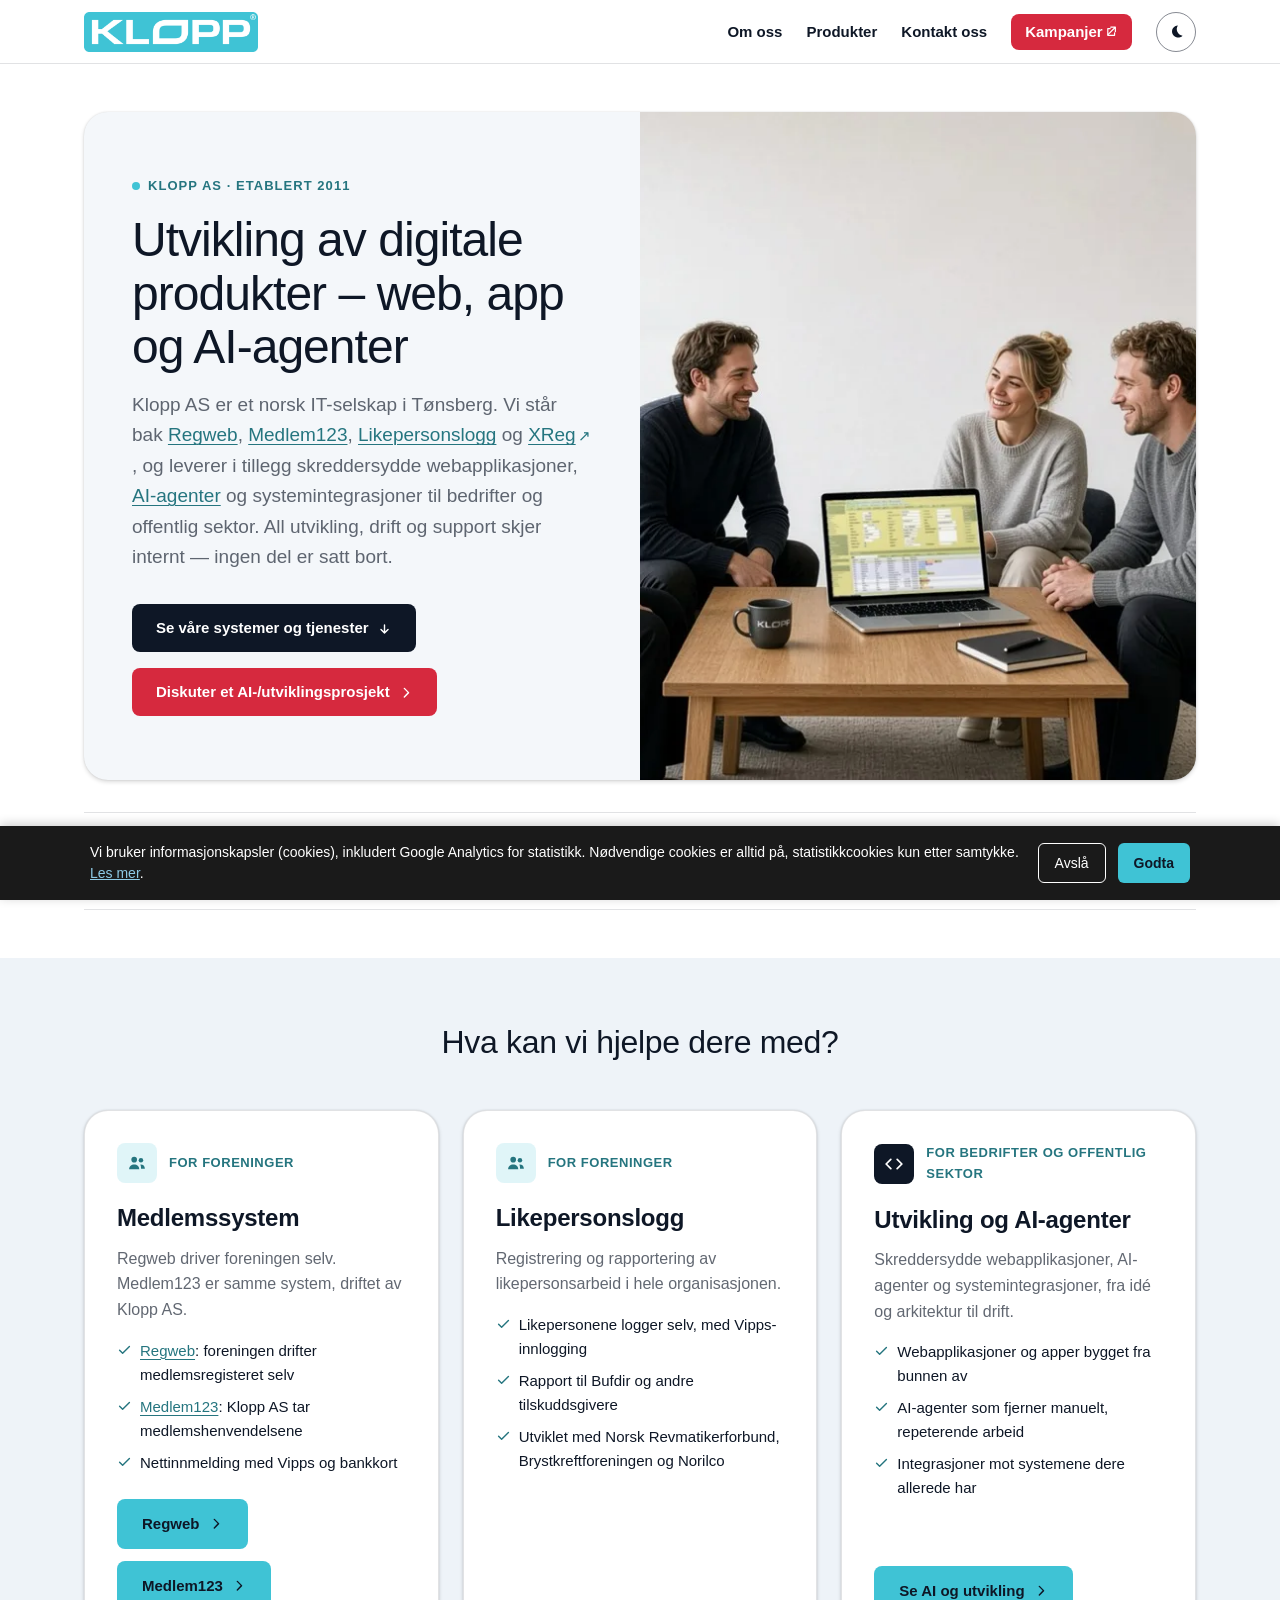
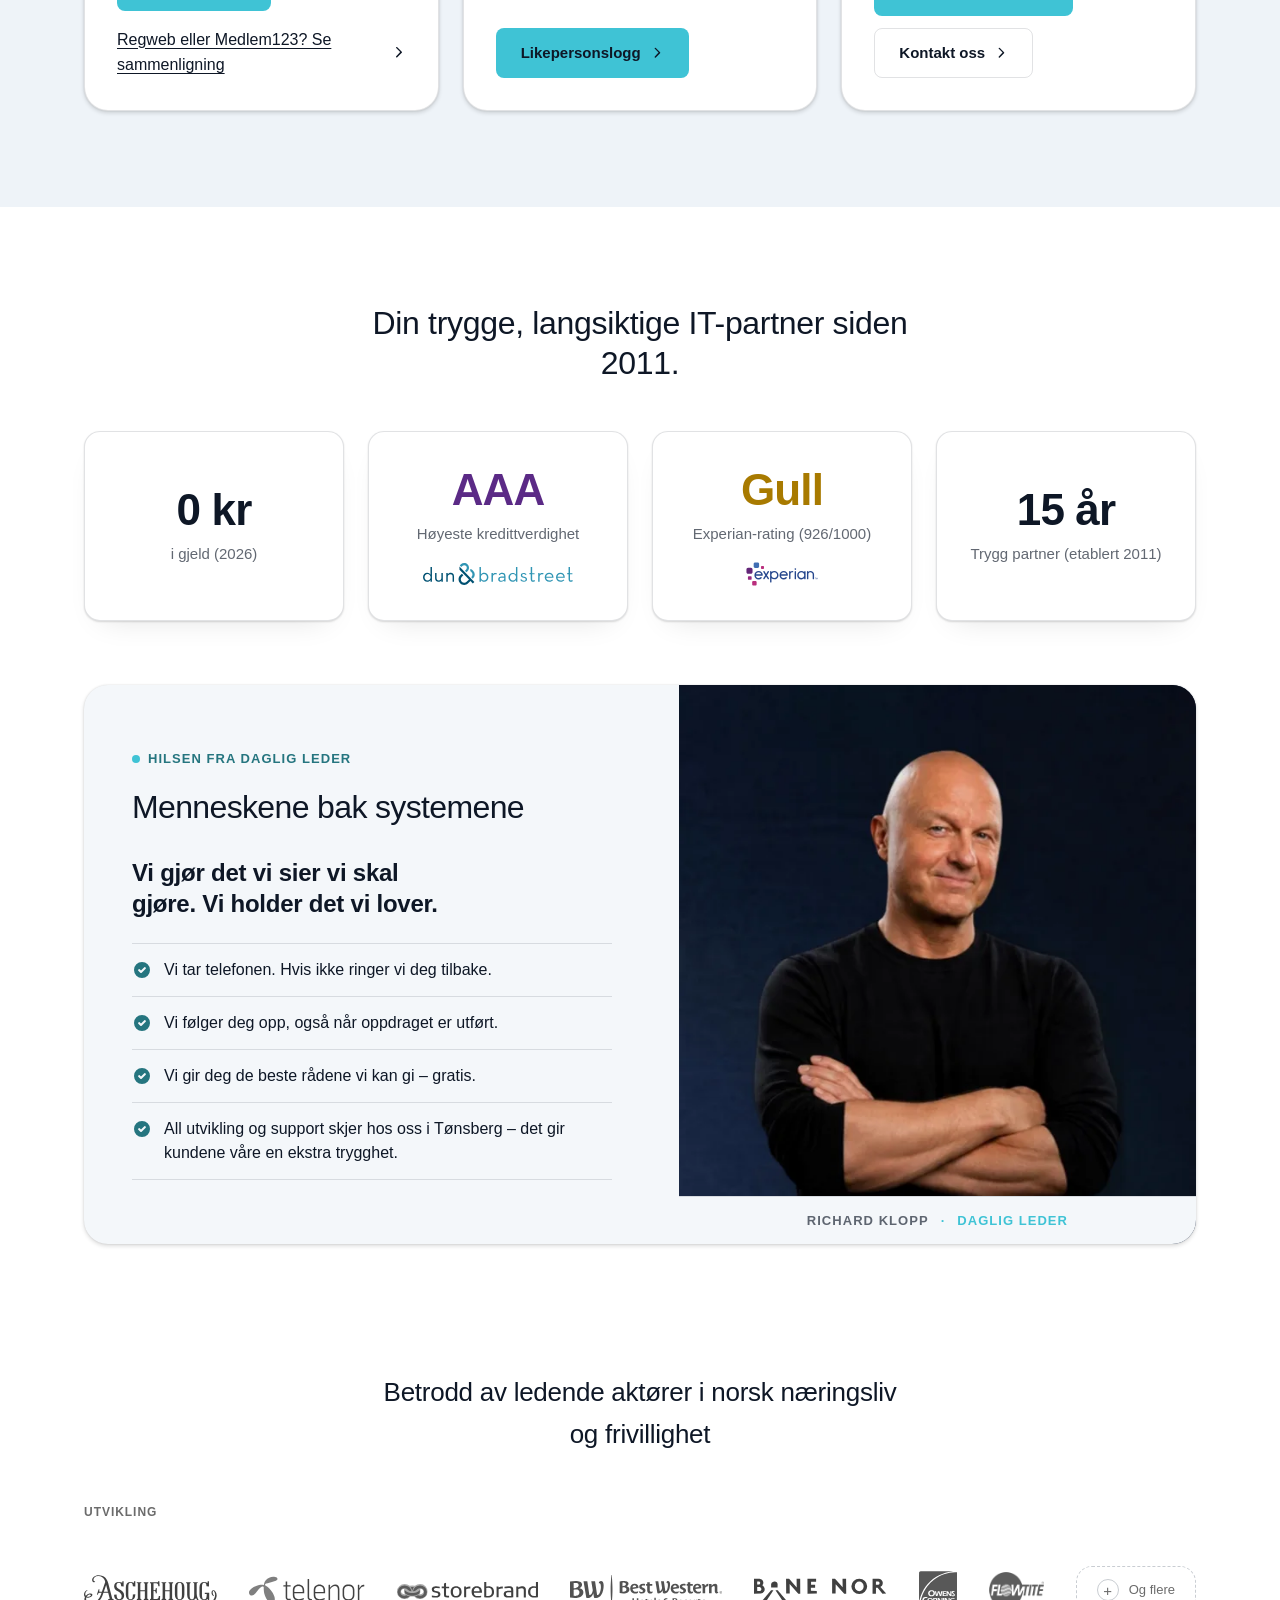
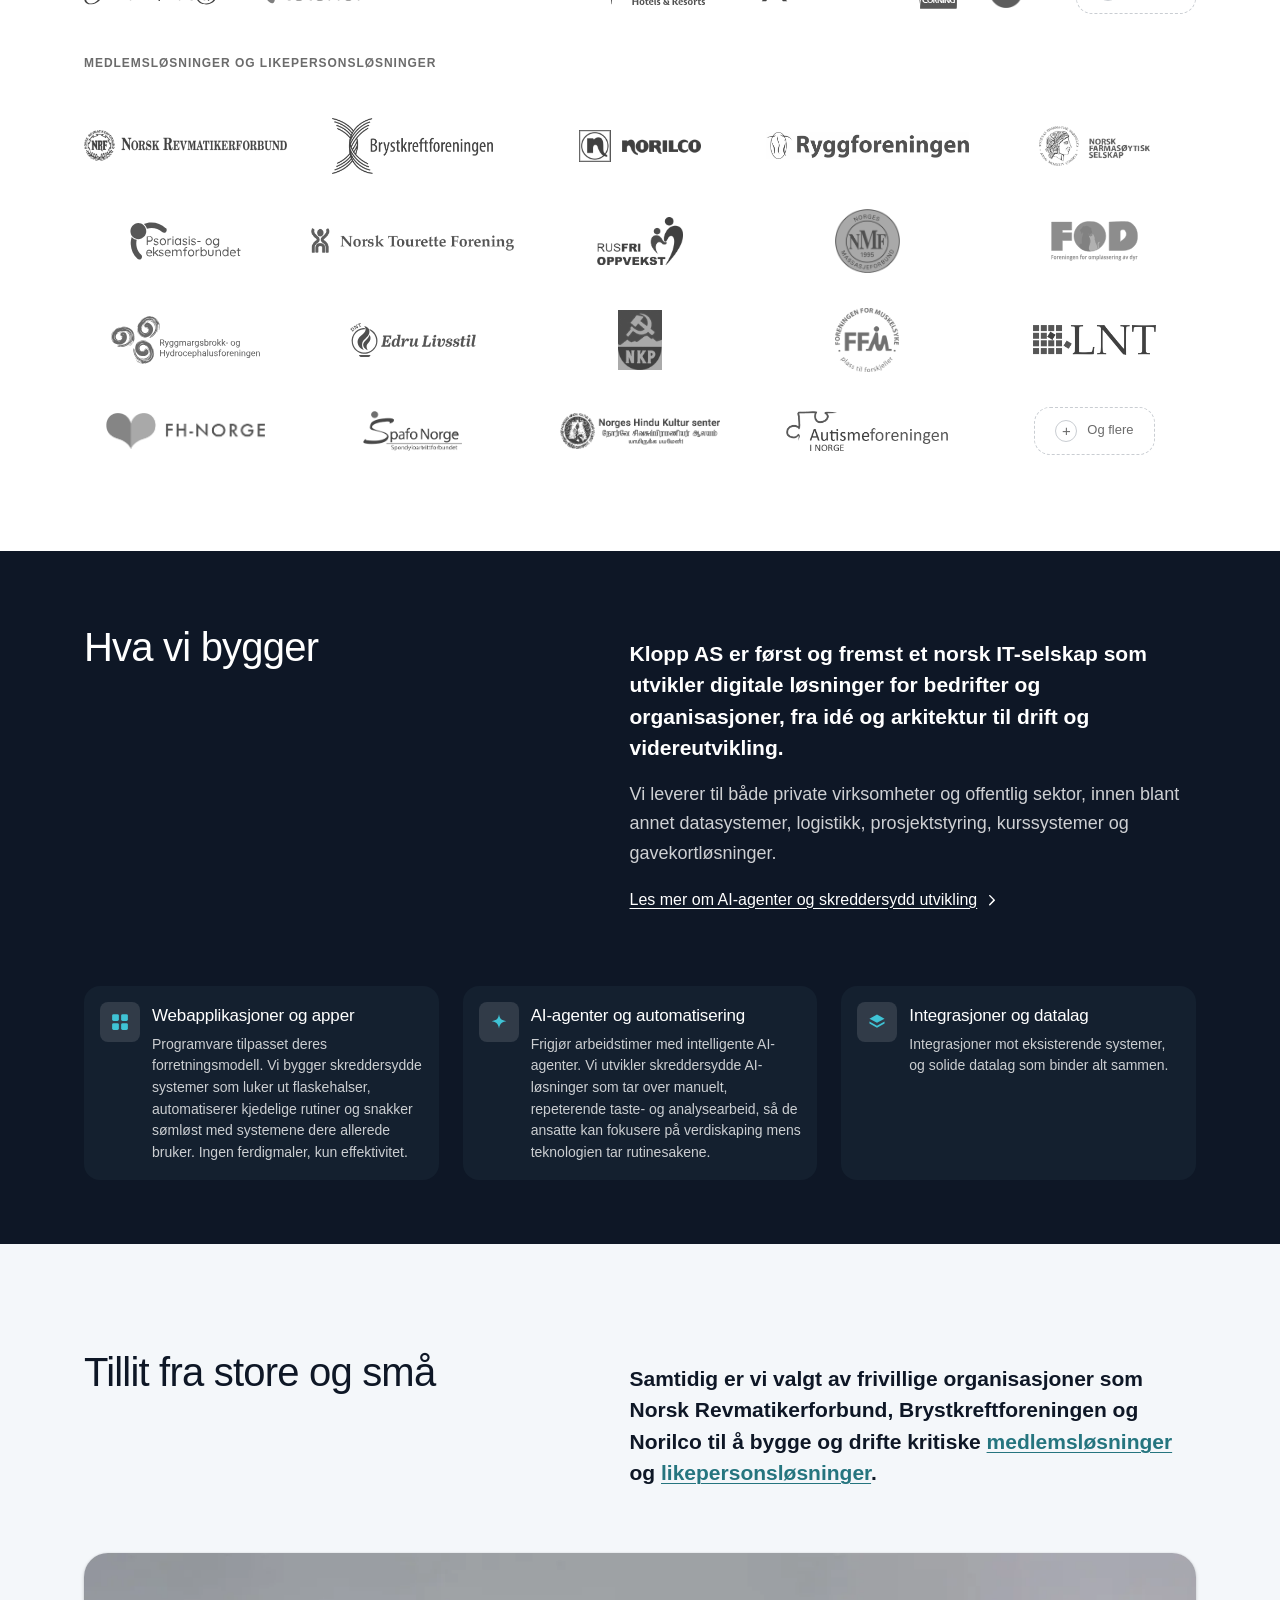
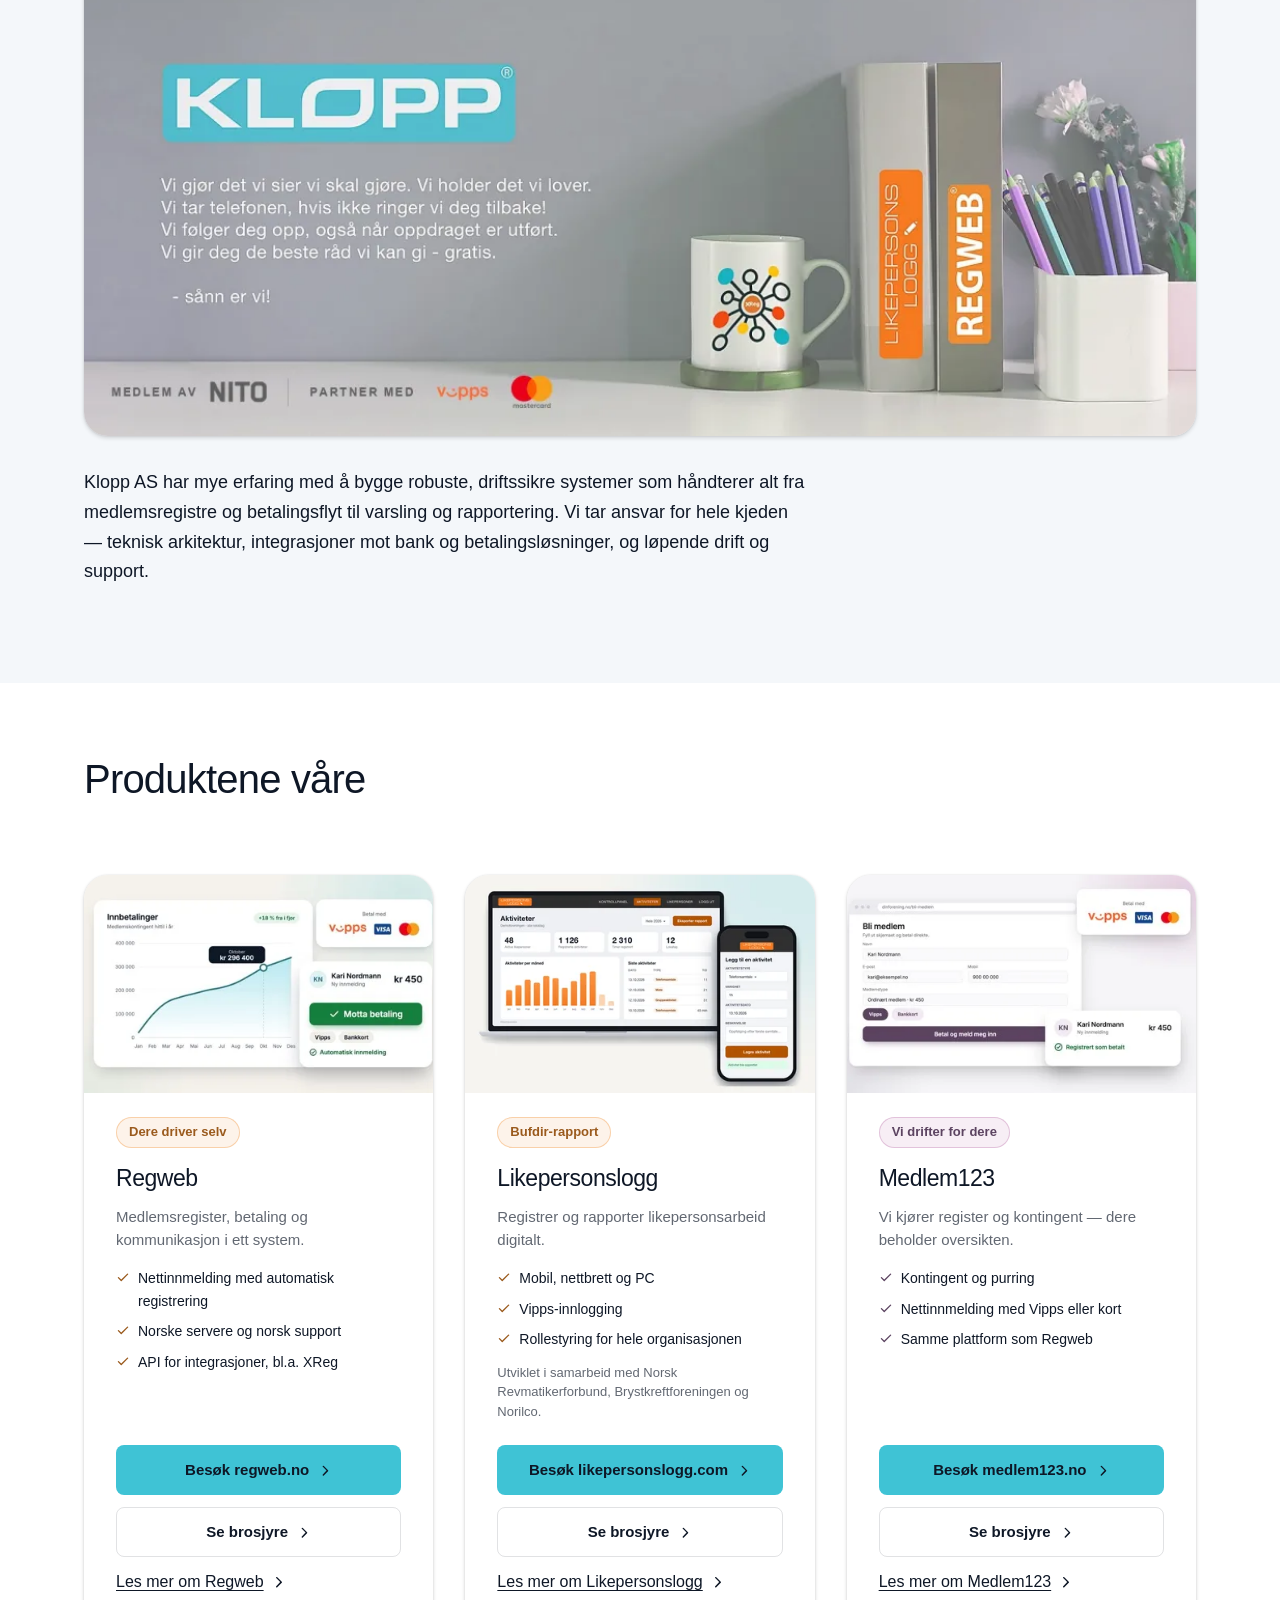
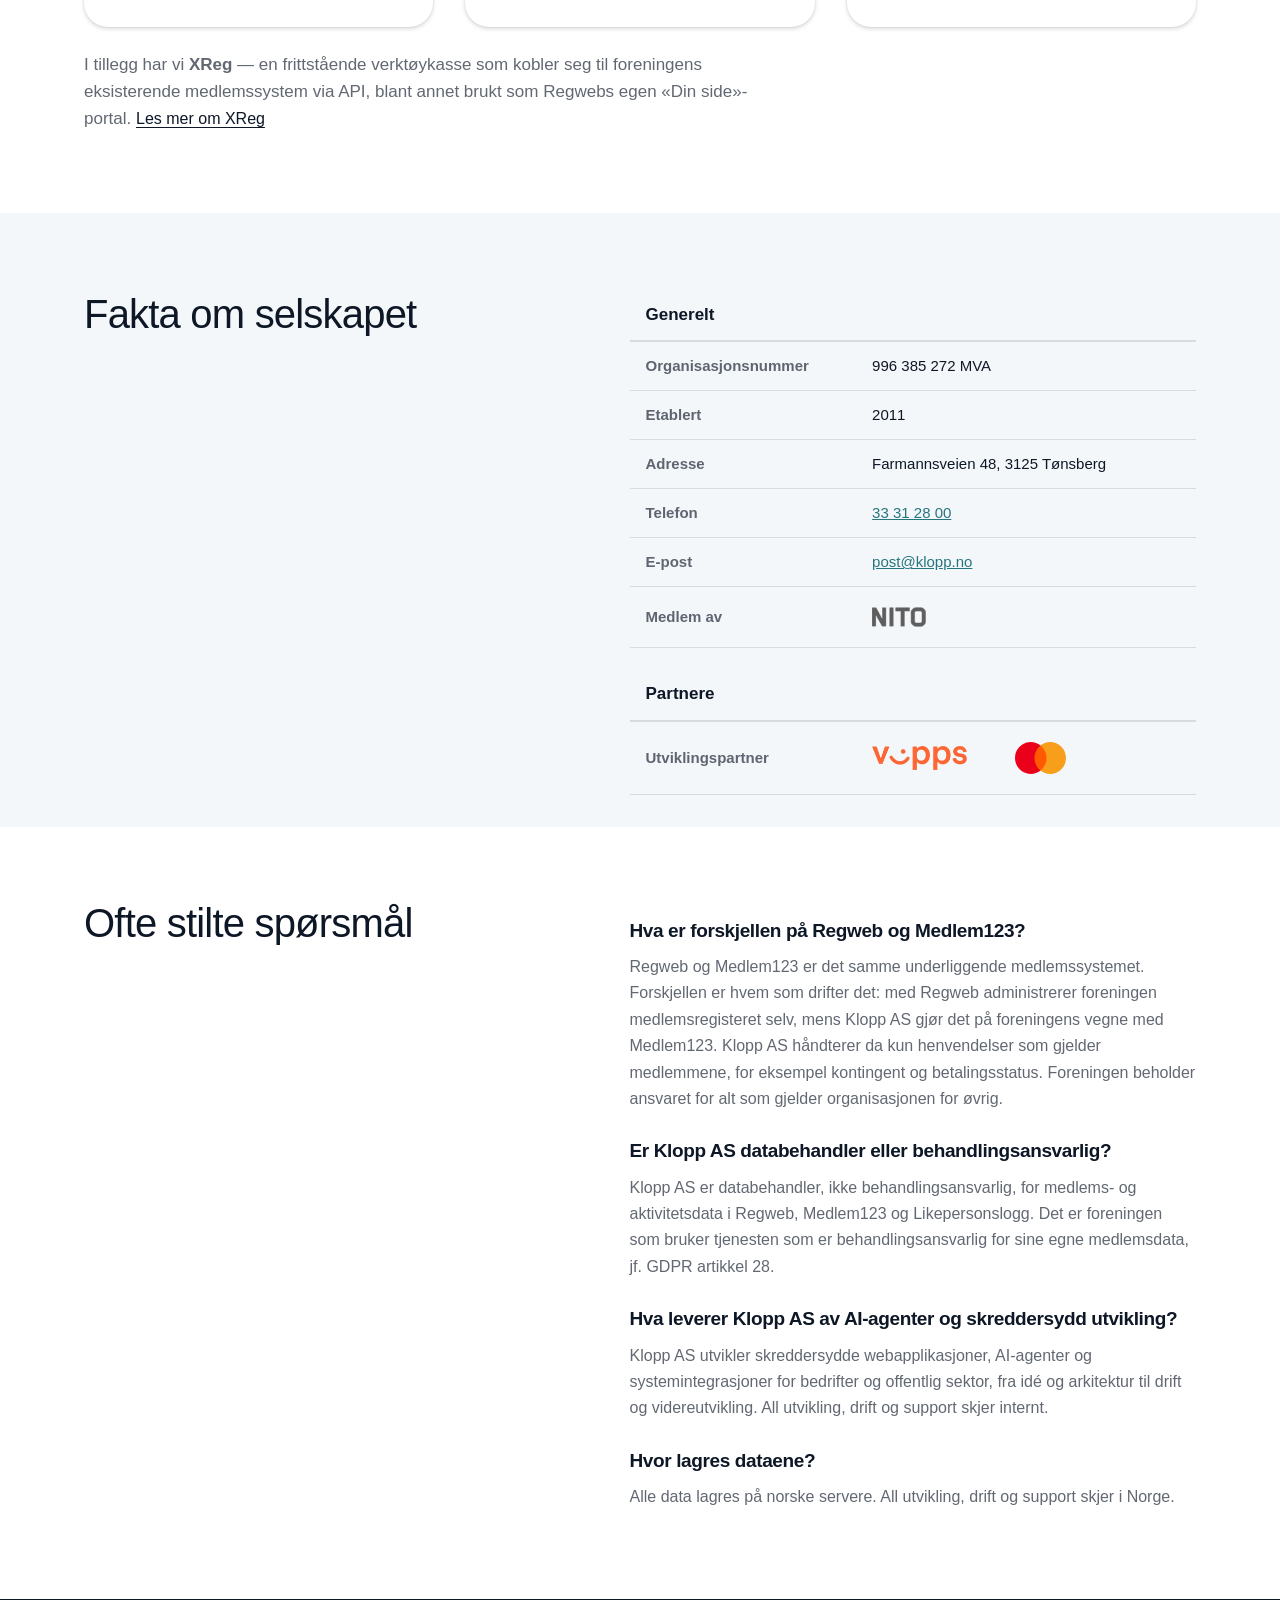
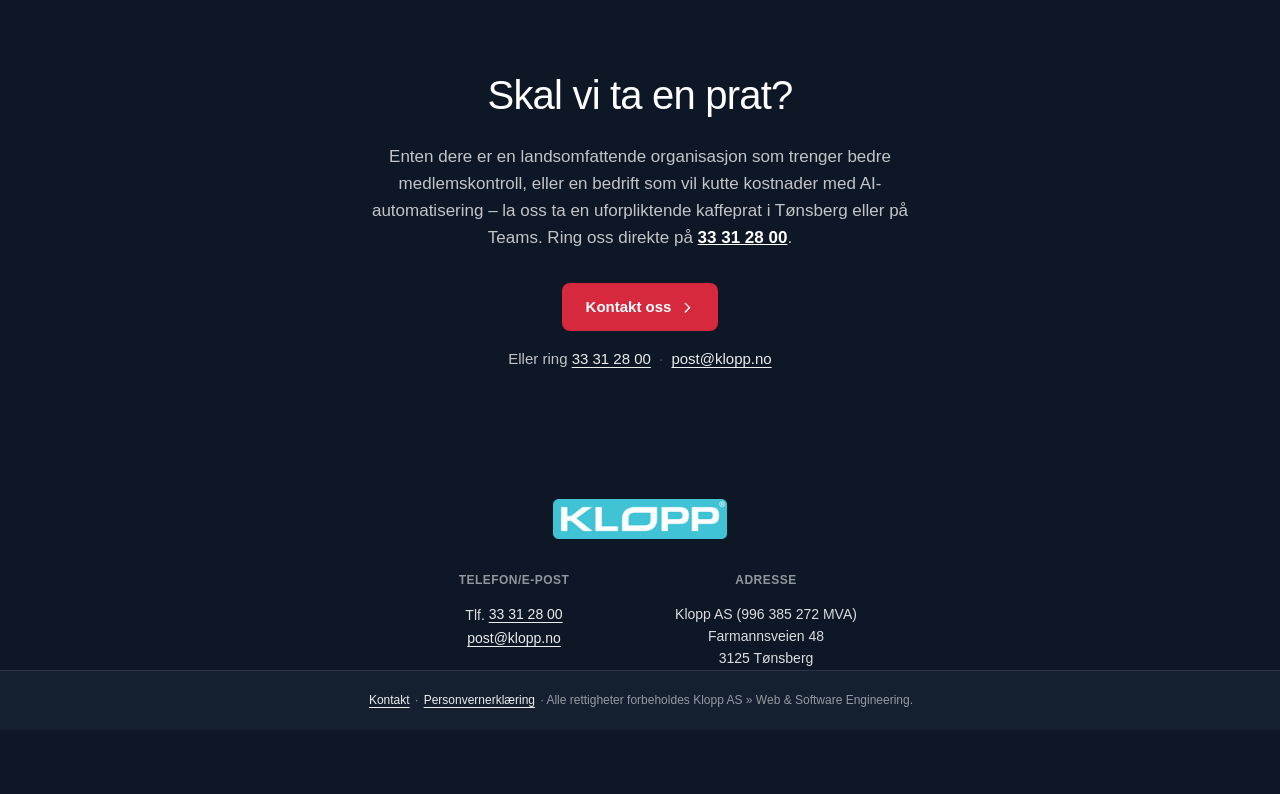
==== index.html @ 89c36069 "r053: leader promise split into two sentences" ====
<!DOCTYPE html>
<html lang="nb">
    <head>
        <meta charset="utf-8" />
        <meta name="viewport" content="width=device-width, initial-scale=1, shrink-to-fit=no" />
        <meta name="description" content="Klopp AS er et norsk IT-selskap i Tønsberg. Vi utvikler AI-agenter, webapplikasjoner og integrasjoner, og drifter Regweb, Medlem123 og Likepersonslogg i Norge." />
        <meta name="author" content="Klopp AS" />
        <link rel="canonical" href="https://klopp.no/" />
        <meta property="og:type" content="website" />
        <meta property="og:url" content="https://klopp.no/" />
        <meta property="og:title" content="Klopp AS — AI-agenter, medlemssystem, Likepersonslogg, Tønsberg" />
        <meta property="og:description" content="Klopp AS er et norsk IT-selskap i Tønsberg. Vi utvikler AI-agenter, webapplikasjoner og integrasjoner, og drifter Regweb, Medlem123 og Likepersonslogg i Norge." />
        <meta property="og:image" content="https://klopp.no/assets/img/klopp-forsidebilde-2027-delingsbilde-1200x630.jpg" />
        <meta property="og:image:width" content="1200" />
        <meta property="og:image:height" content="630" />
        <meta property="og:image:type" content="image/jpeg" />
        <meta property="og:image:alt" content="Fire kolleger rundt et bord i et lyst kontor, med Regweb medlemssystem på en laptop og Klopp-logo på kaffekoppen" />
        <meta property="og:locale" content="nb_NO" />
        <meta name="twitter:card" content="summary_large_image" />
        <meta name="twitter:title" content="Klopp AS — AI-agenter, medlemssystem, Likepersonslogg, Tønsberg" />
        <meta name="twitter:description" content="Klopp AS er et norsk IT-selskap i Tønsberg. Vi utvikler AI-agenter, webapplikasjoner og integrasjoner, og drifter Regweb, Medlem123 og Likepersonslogg i Norge." />
        <meta name="twitter:image" content="https://klopp.no/assets/img/klopp-forsidebilde-2027-delingsbilde-1200x630.jpg" />
        <meta name="twitter:image:alt" content="Fire kolleger rundt et bord i et lyst kontor, med Regweb medlemssystem på en laptop og Klopp-logo på kaffekoppen" />
        <meta name="color-scheme" content="light dark" />
        <meta name="referrer" content="strict-origin-when-cross-origin" />
        <meta http-equiv="Content-Security-Policy" content="default-src 'self'; script-src 'self' https://www.googletagmanager.com; style-src 'self' 'unsafe-inline'; img-src 'self' data: https://www.google-analytics.com https://www.googletagmanager.com; font-src 'self' data:; connect-src 'self' https://www.google-analytics.com https://region1.google-analytics.com https://www.googletagmanager.com; base-uri 'self'; form-action 'self'; object-src 'none'" />
        <script src="js/theme-init.js"></script>
        <title>Klopp AS — AI-agenter, medlemssystem, Likepersonslogg, Tønsberg</title>
        <link rel="icon" type="image/x-icon" href="assets/img/favicon.ico" />
        <link rel="apple-touch-icon" href="assets/img/apple-touch-icon.png" />
        <meta name="theme-color" content="#ffffff" media="(prefers-color-scheme: light)" />
        <meta name="theme-color" content="#1b1a19" media="(prefers-color-scheme: dark)" />
        <link href="css/site.css" rel="stylesheet" />
        <script type="application/ld+json">
        {
            "@context": "https://schema.org",
            "@type": "WebPage",
            "@id": "https://klopp.no/#webpage",
            "name": "Klopp AS — AI-agenter, medlemssystem, Likepersonslogg, Tønsberg",
            "url": "https://klopp.no/",
            "isPartOf": { "@id": "https://klopp.no/#website" },
            "about": { "@id": "https://klopp.no/#organization" },
            "inLanguage": "nb-NO"
        }
        </script>
        <script type="application/ld+json">
        {
            "@context": "https://schema.org",
            "@type": "WebSite",
            "@id": "https://klopp.no/#website",
            "name": "Klopp AS",
            "url": "https://klopp.no/",
            "inLanguage": "nb-NO"
        }
        </script>
        <script type="application/ld+json">
        {
            "@context": "https://schema.org",
            "@type": "Organization",
            "@id": "https://klopp.no/#organization",
            "name": "Klopp AS",
            "description": "Klopp AS er et norsk IT-selskap i Tønsberg, etablert i 2011. Selskapet utvikler og drifter Regweb (medlemssystem), Medlem123 (medlemsdrift), Likepersonslogg (oppdragslogg) og XReg (verktøykasse) for foreninger og organisasjoner. I tillegg leverer de skreddersydde webapplikasjoner, AI-agenter og systemintegrasjoner til bedrifter og offentlig sektor. Klopp AS har et tett utviklingssamarbeid med Vipps og Mastercard. All utvikling, drift og support skjer internt, og alle data lagres på norske servere.",
            "url": "https://klopp.no/",
            "logo": {
                "@type": "ImageObject",
                "url": "https://klopp.no/assets/img/Klopp_logo_ink_R_w600.png",
                "width": 600,
                "height": 138
            },
            "foundingDate": "2011-01-14",
            "vatID": "NO996385272MVA",
            "telephone": "+4733312800",
            "email": "post@klopp.no",
            "address": {
                "@type": "PostalAddress",
                "streetAddress": "Farmannsveien 48",
                "postalCode": "3125",
                "addressLocality": "Tønsberg",
                "addressCountry": "NO"
            },
            "geo": {
                "@type": "GeoCoordinates",
                "latitude": 59.27723,
                "longitude": 10.406389
            },
            "areaServed": {
                "@type": "Country",
                "name": "Norge"
            },
            "memberOf": {
                "@type": "Organization",
                "name": "NITO"
            },
            "sameAs": [
                "https://medlemssystem.no/om-klopp-as.html",
                "https://www.proff.no/selskap/klopp-as/t%C3%B8nsberg/dataprogramvare-og-utvikling/IGH7ZSO009O",
                "https://virksomhet.brreg.no/nb/oppslag/enheter/996385272",
                "https://regweb.no/",
                "https://medlem123.no/"
            ],
            "makesOffer": [
                {
                    "@type": "Offer",
                    "itemOffered": {
                        "@type": "Service",
                        "name": "Regweb",
                        "description": "Medlemssystem foreningen selv drifter — medlemsregister, fakturering, nettinnmelding, distriktsavdelinger og «Din side».",
                        "url": "https://regweb.no/"
                    }
                },
                {
                    "@type": "Offer",
                    "itemOffered": {
                        "@type": "Service",
                        "name": "Medlem123",
                        "description": "Fullservice medlemshåndtering og kontingentinnkreving — Klopp AS drifter medlemssystemet på vegne av foreningen.",
                        "url": "https://medlem123.no/"
                    }
                },
                {
                    "@type": "Offer",
                    "itemOffered": {
                        "@type": "Service",
                        "name": "Likepersonslogg",
                        "description": "Registrering og rapportering av frivillig likepersonsaktivitet, inkludert Bufdir-rapportering.",
                        "url": "https://likepersonslogg.com/"
                    }
                },
                {
                    "@type": "Offer",
                    "itemOffered": {
                        "@type": "Service",
                        "name": "XReg",
                        "description": "API-verktøykasse som kobler seg til foreningens eksisterende medlemssystem, blant annet brukt som Regwebs egen «Din side»-portal.",
                        "url": "https://xreg.no/"
                    }
                }
            ],
            "taxID": "996385272MVA",
            "contactPoint": {
                "@type": "ContactPoint",
                "telephone": "+47-33-31-28-00",
                "email": "post@klopp.no",
                "contactType": "customer service",
                "availableLanguage": "Norwegian"
            },
            "knowsAbout": [
                "Medlemssystem",
                "AI-agenter",
                "Webutvikling",
                "Apputvikling",
                "Systemintegrasjon"
            ],
            "additionalProperty": [
                {
                    "@type": "PropertyValue",
                    "name": "Dun & Bradstreet-rating",
                    "value": "AAA"
                },
                {
                    "@type": "PropertyValue",
                    "name": "Experian-rating",
                    "value": "Gull (926/1000)"
                },
                {
                    "@type": "PropertyValue",
                    "name": "Gjeld (2026)",
                    "value": "0 NOK"
                }
            ]
        }
        </script>
        <script type="application/ld+json">
        {
            "@context": "https://schema.org",
            "@type": "FAQPage",
            "@id": "https://klopp.no/#faq",
            "mainEntity": [
                {
                    "@type": "Question",
                    "name": "Hva er forskjellen på Regweb og Medlem123?",
                    "acceptedAnswer": {
                        "@type": "Answer",
                        "text": "Regweb og Medlem123 er det samme underliggende medlemssystemet. Forskjellen er hvem som drifter det: med Regweb administrerer foreningen medlemsregisteret selv, mens Klopp AS gjør det på foreningens vegne med Medlem123. Klopp AS håndterer da kun henvendelser som gjelder medlemmene, for eksempel kontingent og betalingsstatus. Foreningen beholder ansvaret for alt som gjelder organisasjonen for øvrig."
                    }
                },
                {
                    "@type": "Question",
                    "name": "Er Klopp AS databehandler eller behandlingsansvarlig?",
                    "acceptedAnswer": {
                        "@type": "Answer",
                        "text": "Klopp AS er databehandler, ikke behandlingsansvarlig, for medlems- og aktivitetsdata i Regweb, Medlem123 og Likepersonslogg. Det er foreningen som bruker tjenesten som er behandlingsansvarlig for sine egne medlemsdata, jf. GDPR artikkel 28."
                    }
                },
                {
                    "@type": "Question",
                    "name": "Hva leverer Klopp AS av AI-agenter og skreddersydd utvikling?",
                    "acceptedAnswer": {
                        "@type": "Answer",
                        "text": "Klopp AS utvikler skreddersydde webapplikasjoner, AI-agenter og systemintegrasjoner for bedrifter og offentlig sektor, fra idé og arkitektur til drift og videreutvikling. All utvikling, drift og support skjer internt."
                    }
                },
                {
                    "@type": "Question",
                    "name": "Hvor lagres dataene?",
                    "acceptedAnswer": {
                        "@type": "Answer",
                        "text": "Alle data lagres på norske servere. All utvikling, drift og support skjer i Norge."
                    }
                }
            ]
        }
        </script>
        <style>
            /* Denne siden: delt hero. Tekst og knapper til venstre, bildet til høyre, slik at overskrift,
               knapper og bilde er synlige samtidig på en vanlig laptop (før lå overskriften under folden
               på 1440×900). Under 900 px ligger bildet øverst som et 1:1-utsnitt. */
            .masthead-card { grid-template-columns: minmax(0, 1fr) minmax(0, 1fr); min-height: 0; }
            .masthead-media { position: relative; }
            /* Utsnitt: 67 % på desktop viser mannen i marineblått, damen i grått og mannen til høyre; 58 % på
               mobil (1:1) er utsnittet Richard valgte 2026-10-14. */
            .masthead-media img { position: absolute; inset: 0; width: 100%; height: 100%; object-fit: cover; object-position: 67% 40%; }
            @media (max-width: 900px) {
                .masthead-card { grid-template-columns: minmax(0, 1fr); }
                .masthead-media { min-height: 0; height: clamp(300px, 92vw, 440px); order: -1; }
                .masthead-media img { object-position: 58% 40%; }
            }
            /* The photo itself is a bright white-walled office — fine in light mode, but jarring
               dropped straight into a dark page. A flat dark tint (not a gradient, since the whole
               frame needs it evenly) keeps it readable as "the same page" once dark mode is on. */
            .masthead-media::after {
                content: "";
                position: absolute;
                inset: 0;
                background: transparent;
                pointer-events: none;
                transition: background var(--duration-base) var(--ease-out);
            }
            :root[data-theme="dark"] .masthead-media::after { background: rgba(0, 0, 0, 0.45); }
            @media (prefers-color-scheme: dark) {
                :root:not([data-theme="light"]) .masthead-media::after { background: rgba(0, 0, 0, 0.45); }
            }
            .masthead-content { order: 0; }
            .teaser-card-more { margin: var(--space-3) 0 0; font-size: 14px; }
            .audience-grid { display: grid; grid-template-columns: repeat(2, minmax(0, 1fr)); gap: var(--space-5); margin-top: var(--space-5); }
            @media (max-width: 800px) { .audience-grid { grid-template-columns: minmax(0, 1fr); } }
            /* r047: logostripe som buffer under heroet, tonet bånd med tre kort (zebra mot hvitt hero og hvit soliditet) */
            .logo-strip { display: flex; align-items: center; gap: var(--space-7); margin-top: var(--space-6); padding: var(--space-5) 0; border-top: 1px solid var(--color-border); border-bottom: 1px solid var(--color-border); }
            .logo-strip-label { margin: 0; flex: 0 0 auto; font-size: 12px; font-weight: 600; letter-spacing: 0.08em; text-transform: uppercase; color: #6b6b6b; }
            :root[data-theme="dark"] .logo-strip-label { color: #a8a8a8; }
            .logo-strip .logobar { flex: 1 1 auto; margin: 0; }
            .logo-strip .logobar img { max-height: 30px; }
            @media (max-width: 900px) { .logo-strip { flex-direction: column; align-items: stretch; gap: var(--space-4); } }
            .masthead { padding-bottom: var(--space-7); }
            .audience-band { background: #eef3f8; padding: var(--space-8) 0 var(--space-9); }
            :root[data-theme="dark"] .audience-band { background: var(--color-bg-elevated); }
            @media (prefers-color-scheme: dark) { :root:not([data-theme="light"]) .audience-band { background: var(--color-bg-elevated); } }
            .audience-heading { text-align: center; font-size: clamp(1.375rem, 1.5vw + 1rem, 2rem); letter-spacing: -0.01em; line-height: 1.25; max-width: 34ch; margin: 0 auto; }
            .audience-band .audience-grid { margin-top: var(--space-7); }
            .audience-grid-3 { grid-template-columns: repeat(3, minmax(0, 1fr)); }
            @media (max-width: 900px) { .audience-grid-3 { grid-template-columns: minmax(0, 1fr); } }
            .audience-band .audience-card { background: var(--color-bg); }
            .audience-card-business .capability-icon { background: var(--navy); color: #ffffff; }
            :root[data-theme="dark"] .audience-card-business .capability-icon { background: var(--accent-blue); color: var(--navy); }
            .audience-card {
                --card-accent: var(--accent-text);
                display: flex; flex-direction: column;
                background: var(--color-bg-elevated); border: 1px solid var(--color-border);
                border-radius: var(--radius-lg); padding: var(--space-6);
                box-shadow: var(--card-shadow);
                transition: transform var(--duration-base) var(--ease-out);
            }
            .audience-card:hover { transform: translateY(-3px); }
            .audience-head { display: flex; align-items: center; gap: var(--space-3); }
            .audience-eyebrow { font-size: 13px; font-weight: 600; letter-spacing: 0.04em; text-transform: uppercase; color: var(--accent-text-strong, var(--accent-text)); }
            .audience-title { font-size: clamp(1.25rem, 1vw + 1rem, 1.5rem); font-weight: 600; letter-spacing: -0.01em; margin: var(--space-4) 0 var(--space-2); color: var(--color-text); }
            .audience-desc { margin: 0; font-size: 16px; color: var(--color-text-secondary); max-width: 52ch; }
            .audience-bullets { margin-top: var(--space-4); }
            .audience-bullets li { font-size: 15px; }
            .audience-actions { display: flex; flex-wrap: wrap; align-items: center; gap: var(--space-3); margin-top: auto; padding-top: var(--space-5); }
            .audience-actions .teaser-card-btn { width: auto; }
            .audience-compare { margin: var(--space-4) 0 0; font-size: 14px; }
            @media (max-width: 480px) { .audience-card { padding: var(--space-5); } .audience-actions .teaser-card-btn { width: 100%; } }
            .text-link { color: var(--accent-text); text-decoration: underline; text-decoration-thickness: 1px; text-underline-offset: 3px; }
            .text-link:hover { color: var(--color-text); }
            .faq-klopp h3 { font-size: 19px; font-weight: 600; margin: var(--space-5) 0 var(--space-2); color: var(--color-text); }
            .faq-klopp h3:first-child { margin-top: 0; }
            .faq-klopp p { font-size: 16px; color: var(--color-text-secondary); margin: 0 0 var(--space-4); max-width: 68ch; }
            .fact-table .fact-group td { border-bottom: 2px solid var(--color-border); }
            .fact-table .fact-group th {  padding-top: var(--space-6); color: var(--color-text); font-size: 17px; border-bottom: 2px solid var(--color-border); }
            :root {
                --lilac-bg: #f7eef5;
                --lilac-border: rgba(187, 112, 169, 0.35);
                --lilac-icon-bg: rgba(187, 112, 169, 0.18);
                --lilac-icon-color: #5c4461;

                /* Product-family orange (sampled from Regweb/Likepersonslogg logos, #ef8d30 / #f57a20) —
                   used for the badge/checkmark accent only; buttons are a single neutral color across
                   all three cards (see .teaser-card-btn-primary), not per-family. */
                --orange-bg: #fdf3ea;
                --orange-border: rgba(239, 141, 48, 0.35);
                --orange-accent: #9a5a1d;
            }
            @media (prefers-color-scheme: dark) {
                :root:not([data-theme="light"]) {
                    --lilac-bg: #3c2f37;
                    --lilac-border: rgba(217, 168, 205, 0.3);
                    --lilac-icon-bg: rgba(217, 168, 205, 0.2);
                    --lilac-icon-color: #d9a8cd;
                    --orange-bg: #3a2c1e;
                    --orange-border: rgba(240, 184, 119, 0.3);
                    --orange-accent: #f0b877;
                }
            }
            :root[data-theme="dark"] {
                --lilac-bg: #3c2f37;
                --lilac-border: rgba(217, 168, 205, 0.3);
                --lilac-icon-bg: rgba(217, 168, 205, 0.2);
                --lilac-icon-color: #d9a8cd;
                --orange-bg: #3a2c1e;
                --orange-border: rgba(240, 184, 119, 0.3);
                --orange-accent: #f0b877;
            }
            .capability-grid {
                display: grid;
                grid-template-columns: repeat(3, minmax(0, 1fr));
                gap: var(--space-5);
                margin-top: var(--space-7);
            }
            @media (max-width: 900px) { .capability-grid { grid-template-columns: repeat(2, minmax(0, 1fr)); } }
            @media (min-width: 601px) and (max-width: 900px) { .capability-card:last-child:nth-child(odd) { grid-column: span 2; } }
            @media (max-width: 600px) { .capability-grid { grid-template-columns: 1fr; } }
            .capability-card {
                display: flex;
                gap: var(--space-3);
                align-items: flex-start;
                background: var(--color-bg-elevated);
                border-radius: var(--radius-md);
                padding: var(--space-4);
            }
            .capability-icon {
                display: inline-flex;
                align-items: center;
                justify-content: center;
                flex: none;
                width: 40px;
                height: 40px;
                border-radius: var(--radius-full);
                background: rgba(63, 195, 213, 0.16);
                color: var(--accent-text);
            }
            .capability-icon svg { width: 18px; height: 18px; }
            .capability-card h3 { font-size: 17px; margin: 0 0 4px; letter-spacing: -0.01em; overflow-wrap: break-word; }
            .capability-card p { color: var(--color-text-secondary); line-height: 1.55; margin: 0; font-size: 14px; }
            .rating-row {
                display: flex;
                flex-wrap: wrap;
                gap: var(--space-3);
                margin-top: var(--space-5);
            }
            .rating-chip {
                display: inline-flex;
                align-items: center;
                gap: var(--space-2);
                background: var(--color-bg);
                border: 1px solid var(--color-border);
                border-radius: var(--radius-full);
                padding: var(--space-2) var(--space-4);
                font-size: 14px;
            }
            .rating-chip strong { color: var(--color-text); }
            .intro-body p.lead-statement {
                font-size: 21px;
                font-weight: 600;
                line-height: 1.5;
                color: var(--color-text);
                margin: var(--space-4) 0;
            }
            .fact-table {
                width: 100%;
                border-collapse: collapse;
                margin-top: var(--space-5);
                font-size: 15px;
            }
            .fact-table th, .fact-table td {
                text-align: left;
                padding: var(--space-3) var(--space-4);
                border-bottom: 1px solid var(--color-border);
            }
            .fact-table th { width: 40%; color: var(--color-text-secondary); font-weight: 600; }
            @media (max-width: 480px) {
                .fact-table th, .fact-table td { padding: var(--space-2) var(--space-2); overflow-wrap: anywhere; }
                .fact-table { font-size: 14px; }
            }
            .partner-logo-fact { max-height: 36px; width: auto; display: block; }
            .partner-logos-fact { display: flex; flex-wrap: wrap; align-items: center; gap: var(--space-4) var(--space-7); padding: var(--space-2) 0; }
            .partner-logos-fact a { display: inline-flex; min-height: 28px; align-items: center; gap: var(--space-2); color: var(--color-text); font-weight: 600; font-size: 14px; text-decoration: none; white-space: nowrap; transition: opacity var(--duration-base) var(--ease-out); }
            .partner-logos-fact a:hover { opacity: 0.7; }
            .partner-logos-fact img { height: 24px; width: auto; display: block; }
            .partner-logos-fact a:nth-child(2) img { height: 32px; }
            .partner-logo-fact { padding: var(--space-2) 0; }
            .navbar-brand-logo { height: 40px; width: auto; display: block; }
            .footer-brand-logo { height: 40px; width: auto; }
            .footer-grid-compact {
                grid-template-columns: repeat(2, minmax(0, 220px));
                justify-content: center;
            }
            @media (max-width: 767px) { .footer-grid-compact { grid-template-columns: 1fr; justify-content: normal; } }
            .consent-banner {
                position: fixed;
                left: 0; right: 0; bottom: 0;
                z-index: 999;
                background: #1a1a1a;
                color: #fff;
                padding: var(--space-4) var(--space-5);
                box-shadow: 0 -2px 10px rgba(0, 0, 0, 0.2);
            }
            .consent-banner[hidden] { display: none; }
            .consent-banner-inner {
                max-width: 1100px;
                margin: 0 auto;
                display: flex;
                flex-wrap: wrap;
                align-items: center;
                gap: var(--space-4);
                justify-content: space-between;
            }
            .consent-banner-text { flex: 1 1 320px; font-size: 14px; line-height: 1.5; }
            .consent-banner-text a { color: #8ecae6; }
            .consent-banner-actions { flex: 0 0 auto; display: flex; gap: var(--space-3); }
            .consent-btn-refuse {
                background: transparent;
                color: #fff;
                border: 1px solid #fff;
                border-radius: var(--radius-sm);
                padding: var(--space-2) var(--space-4);
                cursor: pointer;
                font: inherit;
                font-size: 14px;
            }
            .consent-btn-accept {
                background: var(--accent-blue);
                color: var(--navy);
                border: none;
                border-radius: var(--radius-sm);
                padding: var(--space-2) var(--space-4);
                cursor: pointer;
                font: inherit;
                font-size: 14px;
                font-weight: 600;
            }

            /* Runde: to veier inn, soliditetsbånd, enterprise-seksjon, røde/navy knapper */
            .btn-navy { background: var(--navy); color: #ffffff; }
            .btn-navy:hover { background: #1c2b40; }
            :root[data-theme="dark"] .btn-navy { background: #ffffff; color: var(--navy); }
            .btn-red { background: var(--accent-red); color: #ffffff; }
            .btn-red:hover { background: #b8212f; }
            .masthead-cta .btn { padding: var(--space-3) var(--space-5); }
            .audience-card-dark { background: var(--navy); border-color: var(--navy); color: rgba(255, 255, 255, 0.85); }
            .audience-card-dark .audience-eyebrow { color: var(--accent-blue-bright); }
            .audience-card-dark .audience-title, .audience-card-dark .teaser-card-bullets li { color: #ffffff; }
            .audience-card-dark .audience-desc { color: rgba(255, 255, 255, 0.78); }
            .audience-card-dark .teaser-card-btn-secondary { color: #ffffff; border-color: rgba(255, 255, 255, 0.5); }
            .audience-card-dark .teaser-card-btn-secondary:hover { border-color: #ffffff; color: #ffffff; }
            .audience-card-dark .capability-icon { background: rgba(255, 255, 255, 0.12); color: var(--accent-blue-bright); }
            .solid-section { padding: var(--space-9) 0 var(--space-8); text-align: center; }
            .solid-title { font-size: clamp(1.375rem, 1.5vw + 1rem, 2rem); letter-spacing: -0.01em; line-height: 1.25; max-width: 34ch; margin: 0 auto; }
            .solid-grid { display: grid; grid-template-columns: repeat(4, minmax(0, 1fr)); gap: var(--space-5); margin-top: var(--space-7); }
            @media (max-width: 900px) { .solid-grid { grid-template-columns: repeat(2, minmax(0, 1fr)); } }
            @media (max-width: 480px) { .solid-grid { grid-template-columns: minmax(0, 1fr); } }
            .solid-card { display: flex; flex-direction: column; align-items: center; justify-content: center; gap: var(--space-2); min-height: 190px; padding: var(--space-5); border-radius: var(--radius-md); background: var(--color-bg); border: 1px solid var(--color-border); box-shadow: 0 1px 2px var(--shadow-color), 0 14px 30px -18px var(--shadow-color); }
            .solid-value { margin: 0; font-size: clamp(2rem, 2vw + 1.25rem, 2.75rem); font-weight: 700; letter-spacing: -0.02em; line-height: 1.1; color: var(--color-text); }
            .solid-value-aaa { color: #5b2a86; }
            .solid-value-gold { color: #a87a00; }
            :root[data-theme="dark"] .solid-value-aaa { color: #c9a4ee; }
            :root[data-theme="dark"] .solid-value-gold { color: #f0c24d; }
            @media (prefers-color-scheme: dark) { :root:not([data-theme="light"]) .solid-value-aaa { color: #c9a4ee; } :root:not([data-theme="light"]) .solid-value-gold { color: #f0c24d; } }
            .solid-label { margin: 0; font-size: 15px; color: var(--color-text-secondary); }
            .solid-source { display: block; height: 24px; width: auto; max-width: 150px; margin-top: var(--space-2); }
            :root[data-theme="dark"] .solid-source { background: #ffffff; padding: 4px 8px; border-radius: 6px; box-sizing: content-box; }
            .logobar-section { padding: var(--space-8) 0 var(--space-9); text-align: center; }
            .logobar-title { font-size: clamp(1.25rem, 1vw + 1rem, 1.625rem); letter-spacing: -0.01em; max-width: 36ch; margin: 0 auto; }
            .logobar { list-style: none; margin: var(--space-7) 0 0; padding: 0; display: flex; flex-wrap: nowrap; align-items: center; justify-content: space-between; gap: var(--space-6); }
            @media (max-width: 900px) { .logobar { display: grid; grid-template-columns: repeat(3, minmax(0, 1fr)); gap: var(--space-6) var(--space-5); justify-items: center; } }
            @media (max-width: 560px) { .logobar { grid-template-columns: repeat(2, minmax(0, 1fr)); } }
            .logobar li { display: flex; align-items: center; justify-content: center; min-height: 48px; }
            .logobar img { display: block; max-height: 40px; max-width: 100%; width: auto; filter: grayscale(1) brightness(0.55) contrast(1.1) opacity(0.75); transition: filter var(--duration-base) var(--ease-out); }
            .logobar-group { margin: var(--space-7) 0 0; text-align: left; font-size: 12px; font-weight: 600; letter-spacing: 0.08em; text-transform: uppercase; color: #6b6b6b; }
            :root[data-theme="dark"] .logobar-group { color: #a8a8a8; }
            .logobar + .logobar-group { margin-top: 40px; }
            .logobar-group + .logobar { margin-top: 44px; }
            .logobar-org { display: grid; grid-template-columns: repeat(5, minmax(0, 1fr)); justify-items: center; align-items: center; gap: 35px 24px; }
            .logobar-org li { width: 100%; }
            .logobar.logobar-org img { max-height: 40px; object-fit: contain; }
            .logobar.logobar-org img.logobar-emblem { max-height: 64px; }
            @media (max-width: 900px) { .logobar-org { grid-template-columns: repeat(3, minmax(0, 1fr)); } }
            @media (max-width: 480px) { .logobar-org { grid-template-columns: repeat(2, minmax(0, 1fr)); gap: 28px 16px; } }
            .logobar li.logobar-more, .logobar-org li.logobar-more { flex-shrink: 0; white-space: nowrap; gap: 10px; box-sizing: border-box; width: auto; height: 48px; padding: 0 20px; border: 1.5px dashed #c9cdd2; border-radius: var(--radius-md); font-size: 13px; color: #6b6b6b; }
            .logobar-more-plus { display: inline-flex; align-items: center; justify-content: center; width: 22px; height: 22px; border-radius: 50%; border: 1.5px solid #c9cdd2; font-size: 15px; line-height: 1; color: #6b6b6b; }
            :root[data-theme="dark"] .logobar li.logobar-more { border-color: #5a5f66; color: #a8a8a8; }
            :root[data-theme="dark"] .logobar-more-plus { border-color: #5a5f66; color: #a8a8a8; }
            .logobar img.logobar-soft { filter: grayscale(1) brightness(0.55) contrast(1.1) opacity(0.55); }
            .logobar img { max-height: none; }
            .logobar li:hover img { filter: none; }
            :root[data-theme="dark"] .logobar img { background: #ffffff; padding: 8px 14px; border-radius: 8px; box-sizing: content-box; filter: grayscale(1) brightness(0.55) opacity(0.85); }
            .page-section-enterprise { background: var(--navy); color: rgba(255, 255, 255, 0.85); }
            .page-section-enterprise .intro-heading, .page-section-enterprise .intro-body .lead-statement, .page-section-enterprise .lead-statement, .page-section-enterprise h3, .page-section-enterprise .intro-body p.lead-statement { color: #ffffff; }
            .page-section-enterprise p { color: rgba(255, 255, 255, 0.8); }
            .page-section-enterprise .capability-card { background: var(--navy-elevated); border-color: rgba(255, 255, 255, 0.14); }
            .page-section-enterprise .capability-card p { color: rgba(255, 255, 255, 0.78); }
            .page-section-enterprise .capability-icon { background: rgba(255, 255, 255, 0.12); color: var(--accent-blue-bright); }
            .page-section-enterprise .chevron-link { color: #ffffff; }
            .contact-band-body a { color: #ffffff; font-weight: 600; }
            #om-oss { scroll-margin-top: calc(var(--nav-height) + var(--space-3)); }
            #tillit { padding-top: var(--space-9); padding-bottom: var(--space-9); }
            @media (max-width: 767px) { #tillit { padding-top: var(--space-8); padding-bottom: var(--space-8); } }
            /* «Hilsen fra daglig leder» (2026-10-15): tomannskolonne under Om oss, sitat til venstre,
               Richard (H34-portrett 4:5) til høyre med bildeteksten som ekte HTML i et felt under bildet. På mobil: tekst, bilde,
               bildetekst. Første løfte som ledd, de fire neste som rolig liste med haker. */
            .leader-section { padding: 0 0 var(--space-8); background: var(--color-bg); }
            .leader-card { display: grid; grid-template-columns: minmax(0, 1.15fr) minmax(0, 1fr); align-items: stretch; background: var(--color-bg-elevated); border-radius: var(--radius-lg); overflow: hidden; box-shadow: var(--card-shadow); }
            .leader-content { padding: var(--space-8) var(--space-7); display: flex; flex-direction: column; justify-content: center; align-items: flex-start; }
            .leader-content .eyebrow-dot { color: var(--accent-text-strong); }
            .leader-content .eyebrow-dot .dot { background: var(--accent-blue); }
            .leader-title { font-size: clamp(1.5rem, 2vw + 1rem, 2rem); font-weight: 500; color: var(--color-text); margin: var(--space-3) 0 0; }
            .leader-quote { margin: var(--space-5) 0 0; padding: 0; border: 0; width: 100%; max-width: 480px; }
            .leader-lead { margin: 0; font-size: clamp(1.25rem, 0.9vw + 1rem, 1.5rem); font-weight: 600; line-height: 1.3; letter-spacing: -0.01em; color: var(--color-text); max-width: 30ch; text-wrap: balance; }
            .leader-promises { list-style: none; margin: var(--space-5) 0 0; padding: 0; }
            .leader-promises li { display: flex; align-items: flex-start; gap: var(--space-3); padding: 14px 0; border-top: 1px solid var(--color-border); font-size: 1rem; font-weight: 500; line-height: 1.5; color: var(--color-text); }
            .leader-promises li:last-child { border-bottom: 1px solid var(--color-border); }
            .leader-promises svg { flex: 0 0 auto; width: 20px; height: 20px; margin-top: 2px; color: var(--accent-text-strong); }
            .leader-media { position: relative; display: flex; flex-direction: column; background: #0f1b33; }
            .leader-picture { display: block; position: relative; flex: 1 1 auto; min-height: 420px; }
            .leader-photo { position: absolute; inset: 0 0 -1px 0; width: 100%; height: calc(100% + 1px); object-fit: cover; object-position: 50% 25%; }
            .leader-caption { margin: 0; height: 48px; display: flex; align-items: center; justify-content: center; gap: var(--space-3); background: var(--color-bg-elevated); border-top: 1px solid var(--color-border); font-size: 13px; font-weight: 600; letter-spacing: 0.08em; text-transform: uppercase; line-height: 1; white-space: nowrap; position: relative; z-index: 1; }
            .leader-caption-name { color: var(--color-text-secondary); }
            .leader-caption-sep, .leader-caption-role { color: var(--accent-blue); }
            @media (max-width: 900px) {
                .leader-card { grid-template-columns: minmax(0, 1fr); }
                .leader-content { padding: var(--space-6) var(--space-5); }
                .leader-picture { min-height: 0; height: clamp(360px, 110vw, 520px); }
            }
        </style>
    </head>
    <body>
        <a class="skip-link" href="#main">Hopp til innhold</a>
        <nav class="navbar">
            <div class="container">
                <a class="navbar-brand" href="/"><picture><source srcset="assets/img/Klopp_logo_ink_R_w600.webp" type="image/webp" /><img src="assets/img/Klopp_logo_ink_R_w600.png" alt="Klopp AS" class="navbar-brand-logo" width="600" height="138" /></picture></a>
                <div class="navbar-actions">
                    <a class="navbar-link" href="#om-oss">Om oss</a>
                    <a class="navbar-link" href="#produkter">Produkter</a>
                    <a class="navbar-link" href="kontakt.html">Kontakt oss</a>
                    <a class="navbar-link navbar-link-highlight" href="https://medlemssystem.no/" target="_blank" rel="noopener">Kampanjer <svg class="icon" viewBox="0 0 16 16" width="1em" height="1em" fill="currentColor" aria-hidden="true"><path d="M6.5 2.75A.75.75 0 0 1 7.25 2H13a.75.75 0 0 1 .75.75v5.75a.75.75 0 0 1-1.5 0V4.56L4.28 12.53a.75.75 0 0 1-1.06-1.06L11.19 3.5H7.25a.75.75 0 0 1-.75-.75Z"/><path d="M2.75 4.5A.75.75 0 0 1 3.5 3.75h3a.75.75 0 0 1 0 1.5h-2.25v7h7V10a.75.75 0 0 1 1.5 0v3a.75.75 0 0 1-.75.75h-8.5a.75.75 0 0 1-.75-.75v-8.5Z"/></svg><span class="sr-only">(åpner medlemssystem.no i ny fane)</span></a>
                    <button class="theme-toggle" id="themeToggle" type="button" aria-label="Bytt mellom lyst og mørkt utseende" aria-pressed="false">
                        <span class="theme-toggle-icon" aria-hidden="true"><svg class="icon" viewBox="0 0 16 16" width="1em" height="1em" fill="currentColor"><path d="M9.5 1.5a6.5 6.5 0 1 0 5 10.9A7 7 0 0 1 9.5 1.5Z"/></svg></span>
                    </button>
                </div>
            </div>
        </nav>

        <main id="main">
        <header class="masthead">
            <div class="container">
                <div class="masthead-card">
                    <div class="masthead-content">
                        <span class="eyebrow-dot"><span class="dot"></span>Klopp AS · Etablert 2011</span>
                        <h1 class="masthead-heading">Utvikling av digitale produkter – web, app og AI-agenter</h1>
                        <p class="masthead-subheading">Klopp AS er et norsk IT-selskap i Tønsberg. Vi står bak <a class="hero-link" href="/regweb/">Regweb</a>, <a class="hero-link" href="/medlem123/">Medlem123</a>, <a class="hero-link" href="/likepersonslogg/">Likepersonslogg</a> og <a class="hero-link" href="https://xreg.no/" target="_blank" rel="noopener">XReg<span class="sr-only"> (åpner i ny fane)</span></a>, og leverer i tillegg skreddersydde webapplikasjoner, <a class="hero-link" href="/ai-agenter/">AI-agenter</a> og systemintegrasjoner til bedrifter og offentlig sektor. All utvikling, drift og support skjer internt — ingen del er satt bort.</p>
                        <div class="masthead-cta">
                            <a class="btn btn-navy" href="#produkter">Se våre systemer og tjenester <svg class="icon" viewBox="0 0 16 16" width="1em" height="1em" fill="currentColor" aria-hidden="true"><path d="M8 3.5a.75.75 0 0 1 .75.75v6.69l2.47-2.47a.75.75 0 1 1 1.06 1.06l-3.75 3.75a.75.75 0 0 1-1.06 0L3.72 9.53a.75.75 0 1 1 1.06-1.06l2.47 2.47V4.25A.75.75 0 0 1 8 3.5Z"/></svg></a>
                            <a class="btn btn-red" href="kontakt.html?tjeneste=Utvikling+av+digitalt+produkt">Diskuter et AI-/utviklingsprosjekt <svg class="icon" viewBox="0 0 16 16" width="1em" height="1em" fill="currentColor" aria-hidden="true"><path d="M6.22 3.22a.75.75 0 0 1 1.06 0l4.5 4.5a.75.75 0 0 1 0 1.06l-4.5 4.5a.75.75 0 1 1-1.06-1.06L10.19 8 6.22 4.03a.75.75 0 0 1 0-1.06Z"/></svg></a>
                        </div>
                    </div>
                    <div class="masthead-media">
                        <picture>
                            <source srcset="assets/img/klopp-forsidebilde-2027-800.webp 800w, assets/img/klopp-forsidebilde-2027-1200.webp 1200w, assets/img/klopp-forsidebilde-2027-1600.webp 1600w, assets/img/klopp-forsidebilde-2027-2336.webp 2336w" sizes="(max-width: 900px) 164vw, 1190px" type="image/webp" />
                            <img src="assets/img/klopp-forsidebilde-2027-1200.jpg" srcset="assets/img/klopp-forsidebilde-2027-800.jpg 800w, assets/img/klopp-forsidebilde-2027-1200.jpg 1200w, assets/img/klopp-forsidebilde-2027-1600.jpg 1600w, assets/img/klopp-forsidebilde-2027-2336.jpg 2336w" sizes="(max-width: 900px) 164vw, 1190px" alt="Fire kolleger rundt et bord i et lyst kontor, med Regweb medlemssystem åpent på en laptop og Klopp-logo på kaffekoppen" width="1600" height="900" fetchpriority="high" />
                        </picture>
                    </div>
                </div>

                <div class="logo-strip">
                    <p class="logo-strip-label">Betrodd av norsk næringsliv</p>
                    <ul class="logobar logobar-strip" aria-label="Utviklingskunder">
                    <li><img src="assets/img/logos/kunder/aschehoug.svg" alt="Aschehoug" style="height:32px" loading="lazy" /></li>
                    <li><img src="assets/img/logos/kunder/telenor.svg" alt="Telenor" style="height:28px" loading="lazy" /></li>
                    <li><img src="assets/img/logos/kunder/storebrand.svg" alt="Storebrand" style="width:150px;height:auto" loading="lazy" /></li>
                    <li><img src="assets/img/logos/kunder/best-western.svg" alt="Best Western Hotels &amp; Resorts" style="height:32px" loading="lazy" /></li>
                    <li><img src="assets/img/logos/kunder/bane-nor.svg" alt="Bane NOR (tidligere Jernbaneverket)" style="height:24px" loading="lazy" /></li>
                    <li><img src="assets/img/logos/kunder/owens-corning.svg" alt="Owens Corning" style="height:40px" loading="lazy" /></li>
                                    <li><img src="assets/img/logos/kunder/flowtite.png" alt="Flowtite" style="height:36px" loading="lazy" /></li>
                    <li class="logobar-more" aria-label="Og flere"><span class="logobar-more-plus" aria-hidden="true">+</span><span>Og flere</span></li>
                    </ul>
                </div>
            </div>
        </header>
        <section class="audience-band" aria-labelledby="audience-heading">
            <div class="container">
                <h2 class="audience-heading" id="audience-heading">Hva kan vi hjelpe dere med?</h2>
                <div class="audience-grid audience-grid-3">
                    <div class="audience-card">
                        <div class="audience-head"><span class="capability-icon" aria-hidden="true"><svg viewBox="0 0 16 16" fill="currentColor" aria-hidden="true"><circle cx="5.5" cy="5" r="2.5"/><path d="M1 13.5c0-2.5 2-4.2 4.5-4.2S10 11 10 13.5z"/><circle cx="11.5" cy="5.5" r="2"/><path d="M11 9.4c2.3-.2 4 1.3 4 3.6h-3.4c0-1.4-.2-2.6-.6-3.6z"/></svg></span><span class="audience-eyebrow">For foreninger</span></div>
                        <h3 class="audience-title">Medlemssystem</h3>
                        <p class="audience-desc">Regweb driver foreningen selv. Medlem123 er samme system, driftet av Klopp AS.</p>
                        <ul class="teaser-card-bullets audience-bullets">
                            <li><svg class="icon" viewBox="0 0 16 16" width="1em" height="1em" fill="currentColor" aria-hidden="true"><path d="M13.78 4.22a.75.75 0 0 1 0 1.06l-7.25 7.25a.75.75 0 0 1-1.06 0L2.22 9.28a.75.75 0 0 1 1.06-1.06L6 10.94l6.72-6.72a.75.75 0 0 1 1.06 0Z"/></svg> <span><a class="text-link" href="/regweb/">Regweb</a>: foreningen drifter medlemsregisteret selv</span></li>
                            <li><svg class="icon" viewBox="0 0 16 16" width="1em" height="1em" fill="currentColor" aria-hidden="true"><path d="M13.78 4.22a.75.75 0 0 1 0 1.06l-7.25 7.25a.75.75 0 0 1-1.06 0L2.22 9.28a.75.75 0 0 1 1.06-1.06L6 10.94l6.72-6.72a.75.75 0 0 1 1.06 0Z"/></svg> <span><a class="text-link" href="/medlem123/">Medlem123</a>: Klopp AS tar medlemshenvendelsene</span></li>
                            <li><svg class="icon" viewBox="0 0 16 16" width="1em" height="1em" fill="currentColor" aria-hidden="true"><path d="M13.78 4.22a.75.75 0 0 1 0 1.06l-7.25 7.25a.75.75 0 0 1-1.06 0L2.22 9.28a.75.75 0 0 1 1.06-1.06L6 10.94l6.72-6.72a.75.75 0 0 1 1.06 0Z"/></svg> <span>Nettinnmelding med Vipps og bankkort</span></li>
                        </ul>
                        <div class="audience-actions">
                            <a class="teaser-card-btn teaser-card-btn-primary" href="/regweb/">Regweb <svg class="icon" viewBox="0 0 16 16" width="1em" height="1em" fill="currentColor" aria-hidden="true"><path d="M6.22 3.22a.75.75 0 0 1 1.06 0l4.5 4.5a.75.75 0 0 1 0 1.06l-4.5 4.5a.75.75 0 1 1-1.06-1.06L10.19 8 6.22 4.03a.75.75 0 0 1 0-1.06Z"/></svg></a>
                            <a class="teaser-card-btn teaser-card-btn-primary" href="/medlem123/">Medlem123 <svg class="icon" viewBox="0 0 16 16" width="1em" height="1em" fill="currentColor" aria-hidden="true"><path d="M6.22 3.22a.75.75 0 0 1 1.06 0l4.5 4.5a.75.75 0 0 1 0 1.06l-4.5 4.5a.75.75 0 1 1-1.06-1.06L10.19 8 6.22 4.03a.75.75 0 0 1 0-1.06Z"/></svg></a>
                        </div>
                        <p class="audience-compare"><a class="chevron-link" href="/medlemssystem/">Regweb eller Medlem123? Se sammenligning <svg class="icon" viewBox="0 0 16 16" width="1em" height="1em" fill="currentColor" aria-hidden="true"><path d="M6.22 3.22a.75.75 0 0 1 1.06 0l4.5 4.5a.75.75 0 0 1 0 1.06l-4.5 4.5a.75.75 0 1 1-1.06-1.06L10.19 8 6.22 4.03a.75.75 0 0 1 0-1.06Z"/></svg></a></p>
                    </div>
                    <div class="audience-card">
                        <div class="audience-head"><span class="capability-icon" aria-hidden="true"><svg viewBox="0 0 16 16" fill="currentColor" aria-hidden="true"><circle cx="5.5" cy="5" r="2.5"/><path d="M1 13.5c0-2.5 2-4.2 4.5-4.2S10 11 10 13.5z"/><circle cx="11.5" cy="5.5" r="2"/><path d="M11 9.4c2.3-.2 4 1.3 4 3.6h-3.4c0-1.4-.2-2.6-.6-3.6z"/></svg></span><span class="audience-eyebrow">For foreninger</span></div>
                        <h3 class="audience-title">Likepersonslogg</h3>
                        <p class="audience-desc">Registrering og rapportering av likepersonsarbeid i hele organisasjonen.</p>
                        <ul class="teaser-card-bullets audience-bullets">
                            <li><svg class="icon" viewBox="0 0 16 16" width="1em" height="1em" fill="currentColor" aria-hidden="true"><path d="M13.78 4.22a.75.75 0 0 1 0 1.06l-7.25 7.25a.75.75 0 0 1-1.06 0L2.22 9.28a.75.75 0 0 1 1.06-1.06L6 10.94l6.72-6.72a.75.75 0 0 1 1.06 0Z"/></svg> <span>Likepersonene logger selv, med Vipps-innlogging</span></li>
                            <li><svg class="icon" viewBox="0 0 16 16" width="1em" height="1em" fill="currentColor" aria-hidden="true"><path d="M13.78 4.22a.75.75 0 0 1 0 1.06l-7.25 7.25a.75.75 0 0 1-1.06 0L2.22 9.28a.75.75 0 0 1 1.06-1.06L6 10.94l6.72-6.72a.75.75 0 0 1 1.06 0Z"/></svg> <span>Rapport til Bufdir og andre tilskuddsgivere</span></li>
                            <li><svg class="icon" viewBox="0 0 16 16" width="1em" height="1em" fill="currentColor" aria-hidden="true"><path d="M13.78 4.22a.75.75 0 0 1 0 1.06l-7.25 7.25a.75.75 0 0 1-1.06 0L2.22 9.28a.75.75 0 0 1 1.06-1.06L6 10.94l6.72-6.72a.75.75 0 0 1 1.06 0Z"/></svg> <span>Utviklet med Norsk Revmatikerforbund, Brystkreftforeningen og Norilco</span></li>
                        </ul>
                        <div class="audience-actions">
                            <a class="teaser-card-btn teaser-card-btn-primary" href="/likepersonslogg/">Likepersonslogg <svg class="icon" viewBox="0 0 16 16" width="1em" height="1em" fill="currentColor" aria-hidden="true"><path d="M6.22 3.22a.75.75 0 0 1 1.06 0l4.5 4.5a.75.75 0 0 1 0 1.06l-4.5 4.5a.75.75 0 1 1-1.06-1.06L10.19 8 6.22 4.03a.75.75 0 0 1 0-1.06Z"/></svg></a>
                        </div>
                    </div>
                    <div class="audience-card audience-card-business">
                        <div class="audience-head"><span class="capability-icon" aria-hidden="true"><svg viewBox="0 0 16 16" fill="currentColor" aria-hidden="true"><path d="M5.7 3.3a.75.75 0 0 1 0 1.06L2.06 8l3.64 3.64a.75.75 0 1 1-1.06 1.06l-4.17-4.17a.75.75 0 0 1 0-1.06l4.17-4.17a.75.75 0 0 1 1.06 0zm4.6 0a.75.75 0 0 1 1.06 0l4.17 4.17a.75.75 0 0 1 0 1.06l-4.17 4.17a.75.75 0 1 1-1.06-1.06L13.94 8 10.3 4.36a.75.75 0 0 1 0-1.06z"/></svg></span><span class="audience-eyebrow">For bedrifter og offentlig sektor</span></div>
                        <h3 class="audience-title">Utvikling og AI-agenter</h3>
                        <p class="audience-desc">Skreddersydde webapplikasjoner, AI-agenter og systemintegrasjoner, fra idé og arkitektur til drift.</p>
                        <ul class="teaser-card-bullets audience-bullets">
                            <li><svg class="icon" viewBox="0 0 16 16" width="1em" height="1em" fill="currentColor" aria-hidden="true"><path d="M13.78 4.22a.75.75 0 0 1 0 1.06l-7.25 7.25a.75.75 0 0 1-1.06 0L2.22 9.28a.75.75 0 0 1 1.06-1.06L6 10.94l6.72-6.72a.75.75 0 0 1 1.06 0Z"/></svg> <span>Webapplikasjoner og apper bygget fra bunnen av</span></li>
                            <li><svg class="icon" viewBox="0 0 16 16" width="1em" height="1em" fill="currentColor" aria-hidden="true"><path d="M13.78 4.22a.75.75 0 0 1 0 1.06l-7.25 7.25a.75.75 0 0 1-1.06 0L2.22 9.28a.75.75 0 0 1 1.06-1.06L6 10.94l6.72-6.72a.75.75 0 0 1 1.06 0Z"/></svg> <span>AI-agenter som fjerner manuelt, repeterende arbeid</span></li>
                            <li><svg class="icon" viewBox="0 0 16 16" width="1em" height="1em" fill="currentColor" aria-hidden="true"><path d="M13.78 4.22a.75.75 0 0 1 0 1.06l-7.25 7.25a.75.75 0 0 1-1.06 0L2.22 9.28a.75.75 0 0 1 1.06-1.06L6 10.94l6.72-6.72a.75.75 0 0 1 1.06 0Z"/></svg> <span>Integrasjoner mot systemene dere allerede har</span></li>
                        </ul>
                        <div class="audience-actions">
                            <a class="teaser-card-btn teaser-card-btn-primary" href="/ai-agenter/">Se AI og utvikling <svg class="icon" viewBox="0 0 16 16" width="1em" height="1em" fill="currentColor" aria-hidden="true"><path d="M6.22 3.22a.75.75 0 0 1 1.06 0l4.5 4.5a.75.75 0 0 1 0 1.06l-4.5 4.5a.75.75 0 1 1-1.06-1.06L10.19 8 6.22 4.03a.75.75 0 0 1 0-1.06Z"/></svg></a>
                            <a class="teaser-card-btn teaser-card-btn-secondary" href="kontakt.html">Kontakt oss <svg class="icon" viewBox="0 0 16 16" width="1em" height="1em" fill="currentColor" aria-hidden="true"><path d="M6.22 3.22a.75.75 0 0 1 1.06 0l4.5 4.5a.75.75 0 0 1 0 1.06l-4.5 4.5a.75.75 0 1 1-1.06-1.06L10.19 8 6.22 4.03a.75.75 0 0 1 0-1.06Z"/></svg></a>
                        </div>
                    </div>
                </div>
            </div>
        </section>
        <section class="solid-section" id="om-oss" aria-labelledby="solid-title">
            <div class="container">
                <h2 class="solid-title" id="solid-title">Din trygge, langsiktige IT-partner siden 2011.</h2>
                <div class="solid-grid">
                    <div class="solid-card">
                        <p class="solid-value">0&nbsp;kr</p>
                        <p class="solid-label">i gjeld (2026)</p>
                    </div>
                    <div class="solid-card">
                        <p class="solid-value solid-value-aaa">AAA</p>
                        <p class="solid-label">Høyeste kredittverdighet</p>
                        <img class="solid-source" src="assets/img/logos/kunder/dun-bradstreet.svg" alt="Dun &amp; Bradstreet" width="160" height="24" loading="lazy" />
                    </div>
                    <div class="solid-card">
                        <p class="solid-value solid-value-gold">Gull</p>
                        <p class="solid-label">Experian-rating (926/1000)</p>
                        <img class="solid-source" src="assets/img/logos/kunder/experian.svg" alt="Experian" width="110" height="24" loading="lazy" />
                    </div>
                    <div class="solid-card">
                        <p class="solid-value">15&nbsp;år</p>
                        <p class="solid-label">Trygg partner (etablert 2011)</p>
                    </div>
                </div>
            </div>
        </section>
        <section class="leader-section" aria-labelledby="leader-title">
            <div class="container">
                <div class="leader-card">
                    <div class="leader-content">
                        <span class="eyebrow-dot"><span class="dot"></span>Hilsen fra daglig leder</span>
                        <h2 class="leader-title" id="leader-title">Menneskene bak systemene</h2>
                        <blockquote class="leader-quote">
                            <p class="leader-lead">Vi gjør det vi sier vi skal gjøre. Vi holder det vi lover.</p>
                            <ul class="leader-promises">
                                <li><svg viewBox="0 0 20 20" fill="currentColor" aria-hidden="true"><path fill-rule="evenodd" d="M10 18a8 8 0 1 0 0-16 8 8 0 0 0 0 16Zm3.7-9.3a1 1 0 0 0-1.4-1.4L9 10.58 7.7 9.3a1 1 0 0 0-1.4 1.4l2 2a1 1 0 0 0 1.4 0l4-4Z" clip-rule="evenodd"/></svg><span>Vi tar telefonen. Hvis ikke ringer vi deg tilbake.</span></li>
                                <li><svg viewBox="0 0 20 20" fill="currentColor" aria-hidden="true"><path fill-rule="evenodd" d="M10 18a8 8 0 1 0 0-16 8 8 0 0 0 0 16Zm3.7-9.3a1 1 0 0 0-1.4-1.4L9 10.58 7.7 9.3a1 1 0 0 0-1.4 1.4l2 2a1 1 0 0 0 1.4 0l4-4Z" clip-rule="evenodd"/></svg><span>Vi følger deg opp, også når oppdraget er utført.</span></li>
                                <li><svg viewBox="0 0 20 20" fill="currentColor" aria-hidden="true"><path fill-rule="evenodd" d="M10 18a8 8 0 1 0 0-16 8 8 0 0 0 0 16Zm3.7-9.3a1 1 0 0 0-1.4-1.4L9 10.58 7.7 9.3a1 1 0 0 0-1.4 1.4l2 2a1 1 0 0 0 1.4 0l4-4Z" clip-rule="evenodd"/></svg><span>Vi gir deg de beste rådene vi kan gi – gratis.</span></li>
                                <li><svg viewBox="0 0 20 20" fill="currentColor" aria-hidden="true"><path fill-rule="evenodd" d="M10 18a8 8 0 1 0 0-16 8 8 0 0 0 0 16Zm3.7-9.3a1 1 0 0 0-1.4-1.4L9 10.58 7.7 9.3a1 1 0 0 0-1.4 1.4l2 2a1 1 0 0 0 1.4 0l4-4Z" clip-rule="evenodd"/></svg><span>All utvikling og support skjer hos oss i Tønsberg – det gir kundene våre en ekstra trygghet.</span></li>
                            </ul>
                        </blockquote>
                    </div>
                    <div class="leader-media">
                        <picture class="leader-picture">
                            <source srcset="assets/img/richard-klopp-daglig-leder-600.webp 600w, assets/img/richard-klopp-daglig-leder-900.webp 900w, assets/img/richard-klopp-daglig-leder-1200.webp 1200w" sizes="(max-width: 900px) 92vw, 500px" type="image/webp" />
                            <img class="leader-photo" src="assets/img/richard-klopp-daglig-leder-900.jpg" srcset="assets/img/richard-klopp-daglig-leder-600.jpg 600w, assets/img/richard-klopp-daglig-leder-900.jpg 900w, assets/img/richard-klopp-daglig-leder-1200.jpg 1200w" sizes="(max-width: 900px) 92vw, 500px" alt="Richard Klopp, daglig leder i Klopp AS, står med armene i kors foran en marineblå vegg" width="1200" height="1500" loading="lazy" />
                        </picture>
                        <p class="leader-caption"><span class="leader-caption-name">Richard Klopp</span><span class="leader-caption-sep" aria-hidden="true">·</span><span class="leader-caption-role">Daglig leder</span></p>
                    </div>
                </div>
            </div>
        </section>
        <section class="logobar-section" aria-labelledby="logobar-title">
            <div class="container">
                <h2 class="logobar-title" id="logobar-title">Betrodd av ledende aktører i norsk næringsliv og frivillighet</h2>
                <h3 class="logobar-group">Utvikling</h3>
                <ul class="logobar">
                    <li><img src="assets/img/logos/kunder/aschehoug.svg" alt="Aschehoug" style="height:32px" loading="lazy" /></li>
                    <li><img src="assets/img/logos/kunder/telenor.svg" alt="Telenor" style="height:28px" loading="lazy" /></li>
                    <li><img src="assets/img/logos/kunder/storebrand.svg" alt="Storebrand" style="width:150px;height:auto" loading="lazy" /></li>
                    <li><img src="assets/img/logos/kunder/best-western.svg" alt="Best Western Hotels &amp; Resorts" style="height:32px" loading="lazy" /></li>
                    <li><img src="assets/img/logos/kunder/bane-nor.svg" alt="Bane NOR (tidligere Jernbaneverket)" style="height:24px" loading="lazy" /></li>
                    <li><img src="assets/img/logos/kunder/owens-corning.svg" alt="Owens Corning" style="height:40px" loading="lazy" /></li>
                                    <li><img src="assets/img/logos/kunder/flowtite.png" alt="Flowtite" style="height:36px" loading="lazy" /></li>
                    <li class="logobar-more" aria-label="Og flere"><span class="logobar-more-plus" aria-hidden="true">+</span><span>Og flere</span></li>
                </ul>
                <h3 class="logobar-group">Medlemsløsninger og likepersonsløsninger</h3>
                <ul class="logobar logobar-org">
                    <li><img src="assets/img/logos/partnere/revmatiker.png" alt="Norsk Revmatikerforbund" style="height:32px" loading="lazy" /></li>
                    <li><img src="assets/img/logos/partnere/brystkreftforeningen.png" alt="Brystkreftforeningen" class="logobar-emblem" width="575" height="200" style="height:56px" loading="lazy" /></li>
                    <li><img src="assets/img/logos/partnere/norilco.png" alt="Norilco" style="height:32px" loading="lazy" /></li>
                    <li><img src="assets/img/logos/partnere/ryggforeningen.png" alt="Ryggforeningen" style="height:40px" loading="lazy" /></li>
                    <li><img src="assets/img/logos/partnere/nfs.png" alt="Norsk Farmasøytisk Selskap" style="height:40px" loading="lazy" /></li>
                    <li><img src="assets/img/logos/partnere/pef.svg" alt="Psoriasis- og eksemforbundet" style="height:38px" loading="lazy" /></li>
                    <li><img src="assets/img/logos/partnere/tourette.png" alt="Norsk Tourette Forening" style="height:40px" loading="lazy" /></li>
                    <li><img src="assets/img/logos/partnere/rusfri-oppvekst.png" alt="Rusfri Oppvekst" class="logobar-emblem" style="height:48px" loading="lazy" /></li>
                    <li><img src="assets/img/logos/partnere/norges-massasjeforbund.png" alt="Norges Massasjeforbund" class="logobar-emblem" style="height:64px" loading="lazy" /></li>
                    <li><img src="assets/img/logos/partnere/fod.svg" alt="Foreningen for omplassering av dyr" class="logobar-soft" style="height:40px" loading="lazy" /></li>
                    <li><img src="assets/img/logos/partnere/rh-foreningen.svg" alt="Ryggmargsbrokk- og hydrocephalusforeningen" class="logobar-emblem" style="height:48px" loading="lazy" /></li>
                    <li><img src="assets/img/logos/partnere/edru.svg" alt="Edru Livsstil (DNT)" style="height:34px" loading="lazy" /></li>
                    <li><img src="assets/img/logos/partnere/nkp.png" alt="Norges Kommunistiske Parti" class="logobar-emblem" style="height:60px" loading="lazy" /></li>
                    <li><img src="assets/img/logos/partnere/ffm.png" alt="Foreningen for Muskelsyke" class="logobar-emblem" style="height:64px" loading="lazy" /></li>
                    <li><img src="assets/img/logos/partnere/lnt.png" alt="Landsforeningen for Nyrepasienter og Transplanterte" style="height:30px" loading="lazy" /></li>
                    <li><img src="assets/img/logos/partnere/fh-norge.png" alt="FH Norge" style="height:36px" loading="lazy" /></li>
                    <li><img src="assets/img/logos/partnere/spafo.png" alt="Spafo Norge" style="height:40px" loading="lazy" /></li>
                    <li><img src="assets/img/logos/partnere/hindu-kultursenter.png" alt="Norges Hindu Kultur senter" style="height:36px" loading="lazy" /></li>
                    <li><img src="assets/img/logos/partnere/autismeforeningen.png" alt="Autismeforeningen i Norge" style="height:44px" loading="lazy" /></li>
                    <li class="logobar-more" aria-label="Og flere"><span class="logobar-more-plus" aria-hidden="true">+</span><span>Og flere</span></li>
                </ul>
            </div>
        </section>

        <section class="page-section page-section-enterprise">
            <div class="container">
                <div class="intro-grid">
                    <h2 class="intro-heading">Hva vi bygger</h2>
                    <div class="intro-body">
                        <p class="lead-statement">Klopp AS er først og fremst et norsk IT-selskap som utvikler digitale løsninger for bedrifter og organisasjoner, fra idé og arkitektur til drift og videreutvikling.</p>
                        <p>Vi leverer til både private virksomheter og offentlig sektor, innen blant annet datasystemer, logistikk, prosjektstyring, kurssystemer og gavekortløsninger.</p>
                        <p><a class="chevron-link" href="/ai-agenter/">Les mer om AI-agenter og skreddersydd utvikling <svg class="icon" viewBox="0 0 16 16" width="1em" height="1em" fill="currentColor" aria-hidden="true"><path d="M6.22 3.22a.75.75 0 0 1 1.06 0l4.5 4.5a.75.75 0 0 1 0 1.06l-4.5 4.5a.75.75 0 1 1-1.06-1.06L10.19 8 6.22 4.03a.75.75 0 0 1 0-1.06Z"/></svg></a></p>
                    </div>
                </div>
                <div class="capability-grid">
                    <div class="capability-card">
                        <span class="capability-icon" aria-hidden="true"><svg viewBox="0 0 16 16" fill="currentColor"><rect x="1" y="1" width="6" height="6" rx="1.3"/><rect x="9" y="1" width="6" height="6" rx="1.3"/><rect x="1" y="9" width="6" height="6" rx="1.3"/><rect x="9" y="9" width="6" height="6" rx="1.3"/></svg></span>
                        <div>
                            <h3>Webapplikasjoner og apper</h3>
                            <p>Programvare tilpasset deres forretningsmodell. Vi bygger skreddersydde systemer som luker ut flaskehalser, automatiserer kjedelige rutiner og snakker sømløst med systemene dere allerede bruker. Ingen ferdigmaler, kun effektivitet.</p>
                        </div>
                    </div>
                    <div class="capability-card">
                        <span class="capability-icon" aria-hidden="true"><svg viewBox="0 0 16 16" fill="currentColor"><path d="M8 1c.4 2.6 1.2 4.2 2.6 5.1C11.7 6.7 13 7 14.5 7.3 13 7.6 11.7 7.9 10.6 8.6 9.2 9.5 8.4 11.1 8 13.7 7.6 11.1 6.8 9.5 5.4 8.6 4.3 7.9 3 7.6 1.5 7.3 3 7 4.3 6.7 5.4 6.1 6.8 5.2 7.6 3.6 8 1Z"/></svg></span>
                        <div>
                            <h3>AI-agenter og automatisering</h3>
                            <p>Frigjør arbeidstimer med intelligente AI-agenter. Vi utvikler skreddersydde AI-løsninger som tar over manuelt, repeterende taste- og analysearbeid, så de ansatte kan fokusere på verdiskaping mens teknologien tar rutinesakene.</p>
                        </div>
                    </div>
                    <div class="capability-card">
                        <span class="capability-icon" aria-hidden="true"><svg viewBox="0 0 16 16" fill="currentColor"><path d="M8 1.3 14.7 5 8 8.7 1.3 5 8 1.3Z"/><path d="M1.3 7.6 8 11.3 14.7 7.6 14.7 9.3 8 13 1.3 9.3 1.3 7.6Z"/></svg></span>
                        <div>
                            <h3>Integrasjoner og datalag</h3>
                            <p>Integrasjoner mot eksisterende systemer, og solide datalag som binder alt sammen.</p>
                        </div>
                    </div>
                </div>
            </div>
        </section>

        <section class="page-section page-section-alt" id="tillit">
            <div class="container">
                <div class="intro-grid">
                    <h2 class="intro-heading">Tillit fra store og små</h2>
                    <div class="intro-body">
                        <p class="lead-statement">Samtidig er vi valgt av frivillige organisasjoner som Norsk Revmatikerforbund, Brystkreftforeningen og Norilco til å bygge og drifte kritiske <a class="text-link" href="/medlemssystem/">medlemsløsninger</a> og <a class="text-link" href="/likepersonslogg/">likepersonsløsninger</a>.</p>
                    </div>
                </div>
                <div class="photo-frame" style="margin-top: var(--space-7);">
                    <picture>
                        <source srcset="assets/img/photo-section-bg-800.webp 800w, assets/img/photo-section-bg-1200.webp 1200w, assets/img/photo-section-bg.webp 2000w" sizes="(max-width: 1160px) 100vw, 1112px" type="image/webp" />
                        <img src="assets/img/photo-section-bg.jpg" alt="Kontorpult hos Klopp AS med kaffekopp og permer for Regweb og Likepersonslogg" width="2000" height="776" loading="lazy" />
                    </picture>
                </div>
                <p class="photo-caption">Klopp AS har mye erfaring med å bygge robuste, driftssikre systemer som håndterer alt fra medlemsregistre og betalingsflyt til varsling og rapportering. Vi tar ansvar for hele kjeden — teknisk arkitektur, integrasjoner mot bank og betalingsløsninger, og løpende drift og support.</p>
            </div>
        </section>

        <section class="page-section" id="produkter">
            <div class="container">
                <div class="intro-grid">
                    <h2 class="intro-heading">Produktene våre</h2>
                </div>
                <div class="teaser-grid">
                    <div class="teaser-card teaser-card--orange">
                        <div class="teaser-card-image"><picture><source srcset="assets/img/products/regweb-visual-480.webp 480w, assets/img/products/regweb-visual.webp 800w" sizes="(max-width: 767px) 100vw, 380px" type="image/webp" /><img src="assets/img/products/regweb-visual.jpg" alt="Regweb medlemssystem: dashbord med innbetalinger og betaling med Vipps, Visa og Mastercard" width="800" height="450" loading="lazy" /></picture></div>
                        <div class="teaser-card-body">
                            <span class="teaser-card-badge">Dere driver selv</span>
                            <h3 class="teaser-card-title">Regweb</h3>
                            <p class="teaser-card-desc">Medlemsregister, betaling og kommunikasjon i ett system.</p>
                            <ul class="teaser-card-bullets">
                                <li><svg class="icon" viewBox="0 0 16 16" width="1em" height="1em" fill="currentColor" aria-hidden="true"><path d="M13.78 4.22a.75.75 0 0 1 0 1.06l-7.25 7.25a.75.75 0 0 1-1.06 0L2.22 9.28a.75.75 0 0 1 1.06-1.06L6 10.94l6.72-6.72a.75.75 0 0 1 1.06 0Z"/></svg> Nettinnmelding med automatisk registrering</li>
                                <li><svg class="icon" viewBox="0 0 16 16" width="1em" height="1em" fill="currentColor" aria-hidden="true"><path d="M13.78 4.22a.75.75 0 0 1 0 1.06l-7.25 7.25a.75.75 0 0 1-1.06 0L2.22 9.28a.75.75 0 0 1 1.06-1.06L6 10.94l6.72-6.72a.75.75 0 0 1 1.06 0Z"/></svg> Norske servere og norsk support</li>
                                <li><svg class="icon" viewBox="0 0 16 16" width="1em" height="1em" fill="currentColor" aria-hidden="true"><path d="M13.78 4.22a.75.75 0 0 1 0 1.06l-7.25 7.25a.75.75 0 0 1-1.06 0L2.22 9.28a.75.75 0 0 1 1.06-1.06L6 10.94l6.72-6.72a.75.75 0 0 1 1.06 0Z"/></svg> API for integrasjoner, bl.a. XReg</li>
                            </ul>
                            <div class="teaser-card-buttons">
                                <a class="teaser-card-btn teaser-card-btn-primary" href="https://regweb.no/" target="_blank" rel="noopener">Besøk regweb.no <svg class="icon" viewBox="0 0 16 16" width="1em" height="1em" fill="currentColor" aria-hidden="true"><path d="M6.22 3.22a.75.75 0 0 1 1.06 0l4.5 4.5a.75.75 0 0 1 0 1.06l-4.5 4.5a.75.75 0 1 1-1.06-1.06L10.19 8 6.22 4.03a.75.75 0 0 1 0-1.06Z"/></svg><span class="sr-only"> (åpner i ny fane)</span></a>
                                <a class="teaser-card-btn teaser-card-btn-secondary" href="https://online.pubhtml5.com/ztui/nxlv/" target="_blank" rel="noopener">Se brosjyre <svg class="icon" viewBox="0 0 16 16" width="1em" height="1em" fill="currentColor" aria-hidden="true"><path d="M6.22 3.22a.75.75 0 0 1 1.06 0l4.5 4.5a.75.75 0 0 1 0 1.06l-4.5 4.5a.75.75 0 1 1-1.06-1.06L10.19 8 6.22 4.03a.75.75 0 0 1 0-1.06Z"/></svg><span class="sr-only"> (åpner i ny fane)</span></a>
                            </div>
                            <p class="teaser-card-more"><a class="chevron-link" href="/regweb/">Les mer om Regweb <svg class="icon" viewBox="0 0 16 16" width="1em" height="1em" fill="currentColor" aria-hidden="true"><path d="M6.22 3.22a.75.75 0 0 1 1.06 0l4.5 4.5a.75.75 0 0 1 0 1.06l-4.5 4.5a.75.75 0 1 1-1.06-1.06L10.19 8 6.22 4.03a.75.75 0 0 1 0-1.06Z"/></svg></a></p>
                        </div>
                    </div>
                    <div class="teaser-card teaser-card--orange">
                        <div class="teaser-card-image"><picture><source srcset="assets/img/products/likepersonslogg-visual-480.webp 480w, assets/img/products/likepersonslogg-visual.webp 800w" sizes="(max-width: 767px) 100vw, 380px" type="image/webp" /><img src="assets/img/products/likepersonslogg-visual.jpg" alt="Likepersonslogg på bærbar PC og smarttelefon: rapport over aktiviteter og skjema for å registrere en aktivitet (eksempeldata)" width="800" height="450" loading="lazy" /></picture></div>
                        <div class="teaser-card-body">
                            <span class="teaser-card-badge">Bufdir-rapport</span>
                            <h3 class="teaser-card-title">Likepersonslogg</h3>
                            <p class="teaser-card-desc">Registrer og rapporter likepersonsarbeid digitalt.</p>
                            <ul class="teaser-card-bullets">
                                <li><svg class="icon" viewBox="0 0 16 16" width="1em" height="1em" fill="currentColor" aria-hidden="true"><path d="M13.78 4.22a.75.75 0 0 1 0 1.06l-7.25 7.25a.75.75 0 0 1-1.06 0L2.22 9.28a.75.75 0 0 1 1.06-1.06L6 10.94l6.72-6.72a.75.75 0 0 1 1.06 0Z"/></svg> Mobil, nettbrett og PC</li>
                                <li><svg class="icon" viewBox="0 0 16 16" width="1em" height="1em" fill="currentColor" aria-hidden="true"><path d="M13.78 4.22a.75.75 0 0 1 0 1.06l-7.25 7.25a.75.75 0 0 1-1.06 0L2.22 9.28a.75.75 0 0 1 1.06-1.06L6 10.94l6.72-6.72a.75.75 0 0 1 1.06 0Z"/></svg> Vipps-innlogging</li>
                                <li><svg class="icon" viewBox="0 0 16 16" width="1em" height="1em" fill="currentColor" aria-hidden="true"><path d="M13.78 4.22a.75.75 0 0 1 0 1.06l-7.25 7.25a.75.75 0 0 1-1.06 0L2.22 9.28a.75.75 0 0 1 1.06-1.06L6 10.94l6.72-6.72a.75.75 0 0 1 1.06 0Z"/></svg> Rollestyring for hele organisasjonen</li>
                            </ul>
                            <p class="teaser-card-note">Utviklet i samarbeid med Norsk Revmatikerforbund, Brystkreftforeningen og Norilco.</p>
                            <div class="teaser-card-buttons">
                                <a class="teaser-card-btn teaser-card-btn-primary" href="https://likepersonslogg.com/" target="_blank" rel="noopener">Besøk likepersonslogg.com <svg class="icon" viewBox="0 0 16 16" width="1em" height="1em" fill="currentColor" aria-hidden="true"><path d="M6.22 3.22a.75.75 0 0 1 1.06 0l4.5 4.5a.75.75 0 0 1 0 1.06l-4.5 4.5a.75.75 0 1 1-1.06-1.06L10.19 8 6.22 4.03a.75.75 0 0 1 0-1.06Z"/></svg><span class="sr-only"> (åpner i ny fane)</span></a>
                                <a class="teaser-card-btn teaser-card-btn-secondary" href="https://online.pubhtml5.com/ztui/oupx/" target="_blank" rel="noopener">Se brosjyre <svg class="icon" viewBox="0 0 16 16" width="1em" height="1em" fill="currentColor" aria-hidden="true"><path d="M6.22 3.22a.75.75 0 0 1 1.06 0l4.5 4.5a.75.75 0 0 1 0 1.06l-4.5 4.5a.75.75 0 1 1-1.06-1.06L10.19 8 6.22 4.03a.75.75 0 0 1 0-1.06Z"/></svg><span class="sr-only"> (åpner i ny fane)</span></a>
                            </div>
                            <p class="teaser-card-more"><a class="chevron-link" href="/likepersonslogg/">Les mer om Likepersonslogg <svg class="icon" viewBox="0 0 16 16" width="1em" height="1em" fill="currentColor" aria-hidden="true"><path d="M6.22 3.22a.75.75 0 0 1 1.06 0l4.5 4.5a.75.75 0 0 1 0 1.06l-4.5 4.5a.75.75 0 1 1-1.06-1.06L10.19 8 6.22 4.03a.75.75 0 0 1 0-1.06Z"/></svg></a></p>
                        </div>
                    </div>
                    <div class="teaser-card teaser-card--purple">
                        <div class="teaser-card-image"><picture><source srcset="assets/img/products/medlem123-visual-480.webp 480w, assets/img/products/medlem123-visual.webp 800w" sizes="(max-width: 767px) 100vw, 380px" type="image/webp" /><img src="assets/img/products/medlem123-visual.jpg" alt="Medlem123: innmeldingsskjema med betaling via Vipps, Visa og Mastercard, og medlem registrert som betalt" width="800" height="450" loading="lazy" /></picture></div>
                        <div class="teaser-card-body">
                            <span class="teaser-card-badge">Vi drifter for dere</span>
                            <h3 class="teaser-card-title">Medlem123</h3>
                            <p class="teaser-card-desc">Vi kjører register og kontingent — dere beholder oversikten.</p>
                            <ul class="teaser-card-bullets">
                                <li><svg class="icon" viewBox="0 0 16 16" width="1em" height="1em" fill="currentColor" aria-hidden="true"><path d="M13.78 4.22a.75.75 0 0 1 0 1.06l-7.25 7.25a.75.75 0 0 1-1.06 0L2.22 9.28a.75.75 0 0 1 1.06-1.06L6 10.94l6.72-6.72a.75.75 0 0 1 1.06 0Z"/></svg> Kontingent og purring</li>
                                <li><svg class="icon" viewBox="0 0 16 16" width="1em" height="1em" fill="currentColor" aria-hidden="true"><path d="M13.78 4.22a.75.75 0 0 1 0 1.06l-7.25 7.25a.75.75 0 0 1-1.06 0L2.22 9.28a.75.75 0 0 1 1.06-1.06L6 10.94l6.72-6.72a.75.75 0 0 1 1.06 0Z"/></svg> Nettinnmelding med Vipps eller kort</li>
                                <li><svg class="icon" viewBox="0 0 16 16" width="1em" height="1em" fill="currentColor" aria-hidden="true"><path d="M13.78 4.22a.75.75 0 0 1 0 1.06l-7.25 7.25a.75.75 0 0 1-1.06 0L2.22 9.28a.75.75 0 0 1 1.06-1.06L6 10.94l6.72-6.72a.75.75 0 0 1 1.06 0Z"/></svg> Samme plattform som Regweb</li>
                            </ul>
                            <div class="teaser-card-buttons">
                                <a class="teaser-card-btn teaser-card-btn-primary" href="https://medlem123.no/" target="_blank" rel="noopener">Besøk medlem123.no <svg class="icon" viewBox="0 0 16 16" width="1em" height="1em" fill="currentColor" aria-hidden="true"><path d="M6.22 3.22a.75.75 0 0 1 1.06 0l4.5 4.5a.75.75 0 0 1 0 1.06l-4.5 4.5a.75.75 0 1 1-1.06-1.06L10.19 8 6.22 4.03a.75.75 0 0 1 0-1.06Z"/></svg><span class="sr-only"> (åpner i ny fane)</span></a>
                                <a class="teaser-card-btn teaser-card-btn-secondary" href="https://online.pubhtml5.com/ztui/eiov/" target="_blank" rel="noopener">Se brosjyre <svg class="icon" viewBox="0 0 16 16" width="1em" height="1em" fill="currentColor" aria-hidden="true"><path d="M6.22 3.22a.75.75 0 0 1 1.06 0l4.5 4.5a.75.75 0 0 1 0 1.06l-4.5 4.5a.75.75 0 1 1-1.06-1.06L10.19 8 6.22 4.03a.75.75 0 0 1 0-1.06Z"/></svg><span class="sr-only"> (åpner i ny fane)</span></a>
                            </div>
                            <p class="teaser-card-more"><a class="chevron-link" href="/medlem123/">Les mer om Medlem123 <svg class="icon" viewBox="0 0 16 16" width="1em" height="1em" fill="currentColor" aria-hidden="true"><path d="M6.22 3.22a.75.75 0 0 1 1.06 0l4.5 4.5a.75.75 0 0 1 0 1.06l-4.5 4.5a.75.75 0 1 1-1.06-1.06L10.19 8 6.22 4.03a.75.75 0 0 1 0-1.06Z"/></svg></a></p>
                        </div>
                    </div>
                </div>
                <p style="margin-top: var(--space-5); max-width: 72ch; color: var(--color-text-secondary);">I tillegg har vi <strong>XReg</strong> — en frittstående verktøykasse som kobler seg til foreningens eksisterende medlemssystem via API, blant annet brukt som Regwebs egen «Din side»-portal. <a class="chevron-link" href="https://xreg.no/" target="_blank" rel="noopener">Les mer om XReg<span class="sr-only"> (åpner i ny fane)</span></a></p>
            </div>
        </section>

        <section class="page-section page-section-alt page-section-tight">
            <div class="container">
                <div class="intro-grid">
                    <h2 class="intro-heading">Fakta om selskapet</h2>
                    <div class="intro-body">
                        <table class="fact-table">
                            <tbody>
                                <tr class="fact-group"><th scope="rowgroup">Generelt</th><td></td></tr>
                                <tr><th>Organisasjonsnummer</th><td>996&nbsp;385&nbsp;272 MVA</td></tr>
                                <tr><th>Etablert</th><td>2011</td></tr>
                                <tr><th>Adresse</th><td>Farmannsveien 48, 3125 Tønsberg</td></tr>
                                <tr><th>Telefon</th><td><a href="tel:+4733312800">33 31 28 00</a></td></tr>
                                <tr><th>E-post</th><td><a href="mailto:post@klopp.no">post@klopp.no</a></td></tr>
                                <tr><th>Medlem av</th><td><a href="https://www.nito.no/" target="_blank" rel="noopener"><img src="assets/img/partners/nito_logo.png" alt="NITO" class="partner-logo-fact" width="81" height="30" /><span class="sr-only"> (åpner i ny fane)</span></a></td></tr>
                                <tr class="fact-group"><th scope="rowgroup">Partnere</th><td></td></tr>
                                <tr><th>Utviklingspartner</th><td>
                                    <div class="partner-logos-fact">
                                        <a href="https://vipps.no/" target="_blank" rel="noopener"><picture><source type="image/webp" srcset="assets/img/partners/vipps_logo_tight.webp"><img src="assets/img/partners/vipps_logo_tight.png" alt="Vipps" width="374" height="95" /></picture><span class="sr-only"> (åpner i ny fane)</span></a>
                                        <a href="https://www.mastercard.no/" target="_blank" rel="noopener"><img src="assets/img/partners/mastercard_symbol.svg" alt="Mastercard" width="999" height="618" /><span class="sr-only"> (åpner i ny fane)</span></a>
                                    </div>
                                </td></tr>
                            </tbody>
                        </table>
                    </div>
                </div>
            </div>
        </section>

        <section class="page-section" id="faq">
            <div class="container">
                <div class="intro-grid">
                    <h2 class="intro-heading">Ofte stilte spørsmål</h2>
                    <div class="intro-body faq-klopp">
                        <h3>Hva er forskjellen på Regweb og Medlem123?</h3>
                        <p>Regweb og Medlem123 er det samme underliggende medlemssystemet. Forskjellen er hvem som drifter det: med Regweb administrerer foreningen medlemsregisteret selv, mens Klopp AS gjør det på foreningens vegne med Medlem123. Klopp AS håndterer da kun henvendelser som gjelder medlemmene, for eksempel kontingent og betalingsstatus. Foreningen beholder ansvaret for alt som gjelder organisasjonen for øvrig.</p>
                        <h3>Er Klopp AS databehandler eller behandlingsansvarlig?</h3>
                        <p>Klopp AS er databehandler, ikke behandlingsansvarlig, for medlems- og aktivitetsdata i Regweb, Medlem123 og Likepersonslogg. Det er foreningen som bruker tjenesten som er behandlingsansvarlig for sine egne medlemsdata, jf. GDPR artikkel 28.</p>
                        <h3>Hva leverer Klopp AS av AI-agenter og skreddersydd utvikling?</h3>
                        <p>Klopp AS utvikler skreddersydde webapplikasjoner, AI-agenter og systemintegrasjoner for bedrifter og offentlig sektor, fra idé og arkitektur til drift og videreutvikling. All utvikling, drift og support skjer internt.</p>
                        <h3>Hvor lagres dataene?</h3>
                        <p>Alle data lagres på norske servere. All utvikling, drift og support skjer i Norge.</p>
                    </div>
                </div>
            </div>
        </section>

        <section class="contact-band" id="kontakt">
            <div class="container">
                <h2 class="contact-band-heading">Skal vi ta en prat?</h2>
                <p class="contact-band-body">Enten dere er en landsomfattende organisasjon som trenger bedre medlemskontroll, eller en bedrift som vil kutte kostnader med AI-automatisering – la oss ta en uforpliktende kaffeprat i Tønsberg eller på Teams. Ring oss direkte på <a href="tel:+4733312800">33 31 28 00</a>.</p>
                <a class="btn btn-red" href="kontakt.html">Kontakt oss <svg class="icon" viewBox="0 0 16 16" width="1em" height="1em" fill="currentColor" aria-hidden="true"><path d="M6.22 3.22a.75.75 0 0 1 1.06 0l4.5 4.5a.75.75 0 0 1 0 1.06l-4.5 4.5a.75.75 0 1 1-1.06-1.06L10.19 8 6.22 4.03a.75.75 0 0 1 0-1.06Z"/></svg></a>
                <p class="contact-band-direct">Eller ring <a href="tel:+4733312800">33 31 28 00</a> <span class="contact-band-sep">·</span> <a href="mailto:post@klopp.no">post@klopp.no</a></p>
            </div>
        </section>
        </main>

        <footer class="site-footer">
            <div class="container">
                <div class="footer-brand"><img src="assets/img/Klopp_logo_ink_R_w200.png" alt="Klopp AS" class="footer-brand-logo" width="200" height="46" /></div>
                <div class="footer-grid footer-grid-compact">
                    <div>
                        <h3>Telefon/e-post</h3>
                        <p>Tlf. <a href="tel:+4733312800">33 31 28 00</a><br /><a href="mailto:post@klopp.no">post@klopp.no</a></p>
                    </div>
                    <div>
                        <h3>Adresse</h3>
                        <p>Klopp AS (996&nbsp;385&nbsp;272 MVA)<br />Farmannsveien 48<br />3125 Tønsberg</p>
                    </div>
                </div>
            </div>
            <div class="copyright">
                <div class="container">
                    <a href="kontakt.html">Kontakt</a> · <a href="personvern.html">Personvernerklæring</a> · Alle rettigheter forbeholdes Klopp AS » Web &amp; Software Engineering.
                </div>
            </div>
        </footer>

        <div class="consent-banner" id="klopp-consent-banner" hidden>
            <div class="consent-banner-inner">
                <span class="consent-banner-text">Vi bruker informasjonskapsler (cookies), inkludert Google Analytics for statistikk. Nødvendige cookies er alltid på, statistikkcookies kun etter samtykke. <a href="personvern.html">Les mer</a>.</span>
                <span class="consent-banner-actions">
                    <button type="button" id="klopp-consent-refuse" class="consent-btn-refuse">Avslå</button>
                    <button type="button" id="klopp-consent-accept" class="consent-btn-accept">Godta</button>
                </span>
            </div>
        </div>

        <script src="js/site.js"></script>
        <script src="js/analytics.js"></script>
    </body>
</html>
---- css/site.css ----
/* Font — Microsoft's own system-font stack from microsoft.com/nb-no, sampled live via getComputedStyle.
   No self-hosted files needed: Windows users get real Segoe UI Variable for free, others fall back gracefully. */
:root {
  color-scheme: light dark;

  --font-display: "Segoe UI Variable Text", "Segoe UI", segoeui, "Helvetica Neue", helvetica, arial, sans-serif;
  --font-text: "Segoe UI Variable Text", "Segoe UI", segoeui, "Helvetica Neue", helvetica, arial, sans-serif;

  --space-1: 4px;  --space-2: 8px;  --space-3: 12px; --space-4: 16px;
  --space-5: 24px; --space-6: 32px; --space-7: 48px; --space-8: 64px;
  --space-9: 96px; --space-10: 128px;

  /* radius-lg/full repurposed to Microsoft's own sampled values: 24px cards, 16px inner images, 8px buttons */
  --radius-sm: 6px; --radius-md: 16px; --radius-lg: 24px; --radius-full: 8px;

  --nav-height: 64px;
  --container-max: 1160px;

  --ease-out: cubic-bezier(0.16, 1, 0.3, 1);
  --duration-fast: 120ms;
  --duration-base: 300ms;
  --duration-slow: 450ms;

  /* "navy"/"cream" names kept for minimal-diff cascading — values now Microsoft's, not NBIM's */
  --navy: #0e1726;
  --navy-elevated: #14202f;
  --cream: #ffffff;
  /* One flat neutral surface for every alternating section, instead of a baby-blue tint that
     made the page feel like it changed "outfit" on every scroll. */
  --cream-alt: #f4f7fa;

  --color-bg: var(--cream);
  --color-bg-elevated: var(--cream-alt);
  --color-text: var(--navy);
  --color-text-secondary: rgba(14, 23, 38, 0.65);
  --color-border: rgba(14, 23, 38, 0.12);
  --shadow-color: rgba(0, 0, 0, 0.14);

  /* KLOPP logo cyan, sampled from Klopp_logo_ink_R_w600.png (#3fc3d5). Used raw for button fills
     (paired with dark navy text, 8.53:1) and directly on dark surfaces (8.26:1) — but raw cyan
     fails WCAG AA as TEXT on a light background (2.1:1), so --accent-text below is a darkened
     variant of the same hue instead, never the raw value. */
  --accent-blue: #3fc3d5;
  --accent-blue-bright: #3fc3d5;
  --accent-blue-hover: #35a5b5;
  --accent-teal-text: #25757f;
  --accent-text: var(--accent-teal-text);
  --accent-red: #d6293e;

  /* Darker teal for link HOVER text (site-footer/copyright) — kept as a separate, darker step
     from --accent-teal-text rather than reusing --accent-blue-hover (a button-surface color). */
  --navy-dark: #1c575f;
  --accent-text-strong: var(--accent-teal-text);

  /* Fluent-style double-layer elevation shadow, sampled from <store-card-feature> */
  --card-shadow: 0 0 2px rgba(0, 0, 0, 0.12), 0 2px 4px rgba(0, 0, 0, 0.14);
}

/* microsoft.com/nb-no itself has no dark mode (color-scheme: normal) — these dark values are
   our own reasonable Fluent-neutral extrapolation, not sampled, to keep the site's existing
   light/dark toggle working. */
@media (prefers-color-scheme: dark) {
  :root:not([data-theme="light"]) {
    --color-bg: #1b1a19;
    --color-bg-elevated: #252423;
    --color-text: #f3f2f1;
    --color-text-secondary: rgba(255, 255, 255, 0.7);
    --color-border: rgba(255, 255, 255, 0.16);
    --shadow-color: rgba(0, 0, 0, 0.5);
    --accent-text: var(--accent-blue-bright);
    --accent-text-strong: var(--accent-blue-bright);
    --card-shadow: 0 0 2px rgba(0, 0, 0, 0.4), 0 2px 4px rgba(0, 0, 0, 0.5);
  }
}
:root[data-theme="dark"] {
  --color-bg: #1b1a19;
  --color-bg-elevated: #252423;
  --color-text: #f3f2f1;
  --color-text-secondary: rgba(255, 255, 255, 0.7);
  --color-border: rgba(255, 255, 255, 0.16);
  --shadow-color: rgba(0, 0, 0, 0.5);
  --accent-text: var(--accent-blue-bright);
  --accent-text-strong: var(--accent-blue-bright);
  --card-shadow: 0 0 2px rgba(0, 0, 0, 0.4), 0 2px 4px rgba(0, 0, 0, 0.5);
}

* { box-sizing: border-box; }
html { scroll-behavior: smooth; }

.icon { vertical-align: -0.125em; flex: none; }

@media (prefers-reduced-motion: reduce) {
  html { scroll-behavior: auto; }
  *, *::before, *::after {
    animation-duration: 0.01ms !important;
    animation-iteration-count: 1 !important;
    transition-duration: 0.01ms !important;
    scroll-behavior: auto !important;
  }
}

body {
  margin: 0;
  font-family: var(--font-text);
  font-size: 17px;
  line-height: 1.6;
  color: var(--color-text);
  background: var(--color-bg);
  -webkit-font-smoothing: antialiased;
  text-rendering: optimizeLegibility;
}

img { max-width: 100%; height: auto; display: block; }

.container {
  max-width: var(--container-max);
  margin: 0 auto;
  padding: 0 var(--space-5);
}

h1, h2, h3 {
  font-family: var(--font-display);
  font-weight: 500;
  margin: 0;
  letter-spacing: -0.02em;
  color: var(--color-text);
}

a { color: var(--accent-text); }

:focus-visible {
  outline: 2px solid var(--accent-blue);
  outline-offset: 3px;
  border-radius: var(--radius-sm);
}

.btn:active, .service-card-link:active, .theme-toggle:active, .chip-link:active { transform: scale(0.97); }
@media (prefers-reduced-motion: reduce) {
  .btn:active, .service-card-link:active, .theme-toggle:active, .chip-link:active { transform: none; }
}

/* Chevron link — NBIM's recurring text-link-with-arrow pattern */
.chevron-link {
  display: inline-flex;
  align-items: center;
  gap: 6px;
  color: var(--color-text);
  text-decoration: underline;
  text-underline-offset: 3px;
  font-weight: 500;
  font-size: 16px;
  transition: color var(--duration-fast) var(--ease-out);
}
.chevron-link:hover { color: var(--accent-text); }
.chevron-link .icon { flex: none; }

.eyebrow-dot {
  display: inline-flex;
  align-items: center;
  gap: var(--space-2);
  font-size: 13px;
  font-weight: 600;
  letter-spacing: 0.08em;
  text-transform: uppercase;
  color: rgba(255, 255, 255, 0.85);
}
.eyebrow-dot .dot {
  width: 8px; height: 8px;
  border-radius: 50%;
  background: var(--accent-blue-bright);
  flex: none;
}

/* Navbar — minimal, light, matches NBIM's restrained utility bar */
.navbar {
  position: fixed;
  top: 0; left: 0; right: 0;
  z-index: 1000;
  min-height: var(--nav-height);
  display: flex;
  align-items: center;
  background: var(--color-bg);
  border-bottom: 1px solid var(--color-border);
}
.navbar .container { display: flex; flex-wrap: wrap; row-gap: var(--space-2); align-items: center; justify-content: space-between; width: 100%; gap: var(--space-3); }

.navbar-brand {
  display: flex;
  align-items: center;
  gap: var(--space-3);
  font-family: var(--font-display);
  font-size: 17px;
  font-weight: 700;
  color: var(--color-text);
  text-decoration: none;
  letter-spacing: -0.01em;
  flex-shrink: 0;
  white-space: nowrap;
}
.navbar-brand .brand-wordmark {
  display: inline-flex;
  flex-direction: column;
  align-items: flex-start;
}
.navbar-brand .brand-name { font-size: 19px; }
.navbar-brand .brand-underline {
  display: block;
  width: 100%;
  height: 3px;
  margin-top: 3px;
  border-radius: 2px;
  background: var(--accent-red);
}
.navbar-actions {
  display: flex;
  align-items: center;
  gap: var(--space-5);
  flex-shrink: 0;
}
.navbar-link {
  font-size: 15px;
  font-weight: 600;
  color: var(--color-text);
  text-decoration: none;
  white-space: nowrap;
  display: inline-flex;
  align-items: center;
  min-height: 44px;
}
.navbar-link:hover { color: var(--accent-text); }
.navbar-link[aria-current="page"] {
  color: var(--accent-text);
  text-decoration: underline;
  text-underline-offset: 4px;
}

/* Nav link that should stand out from the plain-text items — same brand red as the logo
   underline/discount badges, not the cyan CTA color, so it doesn't compete with the buttons. */
.navbar-link-highlight {
  padding: 6px 14px;
  border-radius: var(--radius-full);
  background: var(--accent-red);
  color: #ffffff;
  position: relative;
  min-height: 36px;
}
.navbar-link-highlight::after { content: ""; position: absolute; inset: -4px -2px; }
.navbar-link-highlight:hover { background: #b81f31; color: #ffffff; }
.navbar-link .icon { margin-left: 0.2em; font-size: 0.85em; }

@media (max-width: 640px) {
  .navbar-actions { gap: var(--space-3); }
}
/* Phones: logo + theme toggle share the first row, the four links get their own row below.
   display: contents lifts the links/toggle into the container's flex flow so they can be ordered;
   the ::after spacer (flex-basis 100%) forces the line break between the two rows. */
@media (max-width: 560px) {
  :root { --nav-height: 118px; }
  .navbar { padding: var(--space-2) 0; }
  .navbar .container { row-gap: var(--space-2); column-gap: var(--space-2); }
  .navbar-actions { display: contents; }
  .navbar .container::after { content: ""; flex-basis: 100%; order: 2; height: 0; }
  .theme-toggle { order: 1; margin-left: auto; }
  .navbar-link { order: 3; font-size: 14px; }
  .navbar-link-highlight { padding: 5px 12px; }
}
@media (max-width: 360px) {
  .navbar-link { font-size: 13px; }
  .navbar-link-highlight { padding: 4px 10px; }
}
@media (max-width: 420px) {
  .navbar-brand .brand-no { display: none; }
}
.navbar-brand .brand-no {
  display: inline-flex;
  align-items: center;
  gap: 6px;
  margin-left: 4px;
}
.navbar-brand .brand-no-icon {
  width: 33px; height: 24px;
  border-radius: 4px;
  overflow: hidden;
  flex: none;
  box-shadow: 0 0 0 1px rgba(14, 23, 38, 0.12);
}
.navbar-brand .brand-no-icon svg {
  display: block;
  width: 100%;
  height: 100%;
}
.navbar-brand .brand-no-text { font-size: 14px; font-weight: 700; }

.theme-toggle {
  display: flex;
  align-items: center;
  justify-content: center;
  width: 40px; height: 40px;
  background: transparent;
  color: var(--color-text);
  /* Own border-color (not --color-border): needs >=3:1 against the bg as a UI component
     boundary (WCAG 1.4.11) — --color-border's usual 0.12/0.16 opacity only gives ~1.3-1.7:1. */
  border: 1px solid rgba(14, 23, 38, 0.5);
  border-radius: 50%;
  font-size: 15px;
  cursor: pointer;
  transition: background var(--duration-fast) var(--ease-out);
}
:root[data-theme="dark"] .theme-toggle { border-color: rgba(255, 255, 255, 0.4); }
@media (prefers-color-scheme: dark) {
  :root:not([data-theme="light"]) .theme-toggle { border-color: rgba(255, 255, 255, 0.4); }
}
.theme-toggle:hover { background: var(--color-bg-elevated); }

/* Hero — Microsoft's own "feature card" pattern (e.g. the Edge showcase on microsoft.com/nb-no):
   a light page background with one big rounded two-column card, text left, photo right. No more
   full-bleed dark photo + white overlay text — Microsoft's consumer site stays light throughout. */
.masthead {
  position: relative;
  background: var(--color-bg);
  padding: calc(var(--nav-height) + var(--space-7)) 0 0;
}
.masthead-card {
  display: grid;
  grid-template-columns: minmax(0, 1fr) minmax(0, 1fr);
  align-items: stretch;
  background: var(--color-bg-elevated);
  border-radius: var(--radius-lg);
  overflow: hidden;
  box-shadow: var(--card-shadow);
  min-height: 460px;
}
.masthead-content {
  padding: var(--space-8) var(--space-7);
  display: flex;
  flex-direction: column;
  justify-content: center;
}
.masthead-media { position: relative; min-height: 320px; }
.masthead-media img { position: absolute; inset: 0; width: 100%; height: 100%; object-fit: cover; object-position: center top; }
.masthead-badges {
  position: absolute;
  top: var(--space-4);
  right: var(--space-4);
  z-index: 2;
  display: flex;
  flex-direction: column;
  align-items: flex-end;
  gap: var(--space-2);
}
.masthead-badges .price-badge { margin-right: 0; box-shadow: var(--card-shadow); }
.masthead-badges .discount-badge { padding: 4px var(--space-3); box-shadow: var(--card-shadow); }
.masthead-badge-link { text-decoration: none; }
@media (max-width: 900px) {
  .masthead-card { grid-template-columns: 1fr; min-height: 0; }
  /* Stacked layout is much wider than tall relative to the (near-square) source photo — a short
     min-height here crops out his face entirely, leaving only hair. 320px keeps enough vertical
     room that the face stays in frame at every width down to 375px. */
  .masthead-media { min-height: 320px; order: -1; }
  .masthead-content { padding: var(--space-6) var(--space-5); }
}

.masthead .eyebrow-dot { color: var(--accent-text-strong); }
.masthead .eyebrow-dot .dot { background: var(--accent-blue); }
.masthead-heading {
  font-size: clamp(2.25rem, 3.5vw + 1rem, 3rem);
  font-weight: 500;
  color: var(--color-text);
  line-height: 1.12;
  letter-spacing: -0.02em;
  margin-top: var(--space-4);
}
.masthead-subheading {
  font-family: var(--font-text);
  font-size: clamp(1.0625rem, 1vw + 0.9rem, 1.1875rem);
  font-weight: 400;
  color: var(--color-text-secondary);
  margin: var(--space-4) 0 0;
  max-width: 62ch;
  line-height: 1.6;
}
.masthead-subheading .hero-link {
  color: var(--accent-teal-text);
  font-weight: inherit;
  text-decoration: underline;
  text-decoration-thickness: 1px;
  text-underline-offset: 3px;
}
.masthead-subheading .hero-link:hover { color: var(--navy); }


/* Primary CTA — Microsoft Blue #0078D4, 8px radius, sampled from the "Kjøp Microsoft 365" button */
.btn {
  display: inline-flex;
  align-items: center;
  gap: var(--space-2);
  padding: var(--space-3) var(--space-5);
  border-radius: var(--radius-full);
  background: var(--accent-blue);
  color: var(--navy);
  text-decoration: none;
  font-weight: 600;
  font-size: 15px;
  border: none;
  cursor: pointer;
  transition: background var(--duration-fast) var(--ease-out), transform var(--duration-fast) var(--ease-out);
}
.btn:hover { background: var(--accent-blue-hover); }
.btn-light {
  background: #ffffff;
  color: var(--navy);
}
.btn-light:hover { background: var(--cream-alt); }

.masthead-cta { display: flex; flex-wrap: wrap; gap: var(--space-4); margin-top: var(--space-6); }

.page-section { padding: var(--space-8) 0; }
@media (max-width: 767px) { .page-section { padding: var(--space-7) 0; } }
.page-section-alt { background: var(--color-bg-elevated); }
/* Two page-section-alt blocks in a row share the same background with no visual break,
   so the full double padding reads as a dead gap rather than a section change. */
.page-section-alt + .page-section-alt { padding-top: var(--space-4); }
/* For sections with only a heading + a few lines/logos (Fakta om selskapet, Partnere) — the full
   64px top/bottom padding reads as dead air when there's this little content to justify it. */
.page-section-tight { padding: var(--space-6) 0; }
@media (max-width: 767px) { .page-section-tight { padding: var(--space-5) 0; } }

/* Two-column heading/body intro pattern */
.intro-grid {
  display: grid;
  grid-template-columns: minmax(0, 0.85fr) minmax(0, 1fr);
  gap: var(--space-8);
  align-items: baseline;
}
@media (max-width: 767px) { .intro-grid { grid-template-columns: minmax(0, 1fr); gap: var(--space-5); } }
.intro-heading {
  font-size: clamp(1.75rem, 2.5vw + 1rem, 2.5rem);
}
.intro-body p {
  font-size: 18px;
  line-height: 1.65;
  color: var(--color-text);
  margin: 0 0 var(--space-4);
}
.intro-body p:last-of-type { margin-bottom: var(--space-5); }

/* Teaser card grid — Fluent-style floating white cards, mirrors microsoft.com's <store-card-feature> tiles */
.teaser-grid {
  display: grid;
  grid-template-columns: repeat(3, 1fr);
  gap: var(--space-6);
  margin-top: var(--space-8);
}
@media (max-width: 900px) { .teaser-grid { grid-template-columns: 1fr; } }
.faq-list {
  margin-top: var(--space-7);
  background: var(--color-bg);
  border: 1px solid var(--color-border);
  border-radius: var(--radius-lg);
  overflow: hidden;
}
.faq-list details { border-bottom: 1px solid var(--color-border); }
.faq-list details:last-child { border-bottom: none; }
.faq-list summary {
  display: flex;
  align-items: center;
  justify-content: space-between;
  gap: var(--space-4);
  padding: var(--space-5) var(--space-6);
  cursor: pointer;
  font-weight: 600;
  font-size: 17px;
  color: var(--color-text);
  list-style: none;
}
.faq-list summary::-webkit-details-marker { display: none; }
.faq-list summary::after {
  content: "";
  flex: none;
  width: 9px; height: 9px;
  border-right: 2px solid var(--accent-blue);
  border-bottom: 2px solid var(--accent-blue);
  transform: rotate(45deg);
  transition: transform 0.15s ease;
}
.faq-list details[open] summary::after { transform: rotate(-135deg); }
.faq-list p {
  margin: 0;
  padding: 0 var(--space-6) var(--space-5);
  color: var(--color-text-secondary);
  line-height: 1.65;
}

.campaign-banner {
  scroll-margin-top: calc(var(--nav-height) + var(--space-5));
  margin: var(--space-7) 0 0;
  border-radius: var(--radius-lg);
  overflow: hidden;
  box-shadow: var(--card-shadow);
  background: var(--color-bg-elevated);
}
.campaign-banner img {
  display: block;
  width: 100%;
  height: auto;
}

.teaser-card {
  background: var(--color-bg);
  border-radius: var(--radius-lg);
  box-shadow: var(--card-shadow);
  padding: 0;
  overflow: hidden;
  display: flex;
  flex-direction: column;
  color: inherit;
  text-decoration: none;
  transition: transform var(--duration-base) var(--ease-out), box-shadow var(--duration-base) var(--ease-out);
}
.teaser-grid .teaser-card:hover {
  transform: translateY(-4px);
  box-shadow: 0 2px 4px rgba(0, 0, 0, 0.12), 0 12px 24px rgba(0, 0, 0, 0.16);
}
@media (prefers-reduced-motion: reduce) {
  .teaser-card { transition: none; }
  .teaser-card:hover { transform: none; }
}
.teaser-card-image {
  aspect-ratio: 16 / 10;
  overflow: hidden;
}
.teaser-card-image img {
  width: 100%; height: 100%;
  object-fit: cover;
  display: block;
  transition: transform var(--duration-slow) var(--ease-out);
}
.teaser-card:hover .teaser-card-image img { transform: scale(1.04); }
.teaser-card-body {
  padding: var(--space-5) var(--space-6) var(--space-6);
  display: flex;
  flex-direction: column;
  flex: 1;
}

/* Product-family color scoping — each card sets --card-accent/--card-button/--card-bg/--card-border
   from either the orange or lilac token pair, so the badge/bullets/buttons below only need to
   reference the generic --card-* names once, never a color literal. */
.teaser-card--orange {
  --card-bg: var(--orange-bg);
  --card-border: var(--orange-border);
  --card-accent: var(--orange-accent);
}
.teaser-card--purple {
  --card-bg: var(--lilac-bg);
  --card-border: var(--lilac-border);
  --card-accent: var(--lilac-icon-color);
}

.teaser-card-badge {
  display: inline-flex;
  align-items: center;
  align-self: flex-start;
  padding: 4px var(--space-3);
  border-radius: 999px;
  background: var(--card-bg);
  border: 1px solid var(--card-border);
  color: var(--card-accent);
  font-size: 13px;
  font-weight: 700;
  margin-bottom: var(--space-3);
}

.teaser-card-title { font-size: 23px; margin-bottom: var(--space-2); }
.teaser-card-desc {
  color: var(--color-text-secondary);
  font-size: 15px;
  line-height: 1.55;
  margin: 0;
}

.teaser-card-bullets {
  list-style: none;
  margin: var(--space-4) 0 0;
  padding: 0;
  display: flex;
  flex-direction: column;
  gap: var(--space-2);
}
.teaser-card-bullets li {
  display: flex;
  align-items: flex-start;
  gap: var(--space-2);
  font-size: 14px;
  color: var(--color-text);
}
.teaser-card-bullets .icon { color: var(--card-accent); flex: none; margin-top: 3px; }

.teaser-card-note {
  display: block;
  margin: var(--space-3) 0 0;
  font-size: 13px;
  line-height: 1.5;
  color: var(--color-text-secondary);
}

.teaser-card-buttons {
  display: flex;
  flex-wrap: wrap;
  gap: var(--space-3);
  margin-top: auto;
  padding-top: var(--space-5);
}
.teaser-card-btn {
  display: inline-flex;
  align-items: center;
  justify-content: center;
  gap: var(--space-2);
  width: 100%;
  padding: var(--space-3) var(--space-5);
  border-radius: var(--radius-full);
  font-weight: 600;
  font-size: 15px;
  text-decoration: none;
  border: 1.5px solid transparent;
  cursor: pointer;
  transition: background var(--duration-fast) var(--ease-out), color var(--duration-fast) var(--ease-out);
}
/* Same cyan as .btn (hero/kontakt) — product-card primary CTA no longer uses its own isolated blue. */
.teaser-card-btn-primary { background: var(--accent-blue); color: var(--navy); }
.teaser-card-btn-primary:hover { background: var(--accent-blue-hover); }
.teaser-card-btn-secondary { background: transparent; border-color: var(--color-border); color: var(--color-text); }
.teaser-card-btn-secondary:hover { border-color: var(--accent-blue); color: var(--accent-text); }

/* Cards now provide their own separation/spacing, so the old <hr> divider between entries is hidden */
hr.divider { display: none; }

.sr-only {
  position: absolute;
  width: 1px;
  height: 1px;
  padding: 0;
  margin: -1px;
  overflow: hidden;
  clip: rect(0, 0, 0, 0);
  white-space: nowrap;
  border: 0;
}

.skip-link {
  position: absolute;
  top: -48px;
  left: var(--space-4);
  z-index: 1000;
  padding: var(--space-2) var(--space-4);
  background: var(--accent-blue);
  color: var(--navy);
  border-radius: 6px;
  text-decoration: none;
  font-size: 14px;
  font-weight: 600;
  transition: top 150ms var(--ease-out);
}
.skip-link:focus { top: var(--space-2); }

#tjenester { scroll-margin-top: calc(var(--nav-height) + var(--space-5)); }

/* Full service detail entries — Fluent-style floating white cards, replaces the old plain-flow + <hr> layout */
.service-entry {
  scroll-margin-top: calc(var(--nav-height) + var(--space-5));
  background: var(--color-bg);
  border-radius: var(--radius-lg);
  box-shadow: var(--card-shadow);
  padding: var(--space-7) var(--space-6);
  margin-bottom: var(--space-6);
}
@media (max-width: 767px) { .service-entry { padding: var(--space-5) var(--space-4); } }

.service-card-eyebrow {
  font-size: 13px;
  font-weight: 600;
  letter-spacing: 0.06em;
  text-transform: uppercase;
  color: var(--accent-text);
}
.service-entry-head {
  margin-top: var(--space-2);
  display: flex;
  align-items: flex-start;
  justify-content: space-between;
  gap: var(--space-4);
  flex-wrap: wrap;
}
.service-entry-title { font-size: 30px; }
.service-entry-title-row {
  display: flex;
  align-items: center;
  gap: var(--space-3);
  flex-wrap: wrap;
}
.service-entry-title-logo {
  height: 32px;
  width: auto;
  display: block;
  border-radius: var(--radius-sm);
}
.service-entry-intro {
  margin-top: var(--space-4);
  font-size: 16px;
  line-height: 1.65;
  color: var(--color-text);
  max-width: 640px;
}
.service-entry-intro strong { font-weight: 600; }
.service-entry-tagline {
  display: block;
  margin-top: var(--space-2);
  font-size: 17px;
  color: var(--color-text-secondary);
}
.discount-badge {
  display: inline-flex;
  align-items: center;
  flex: none;
  margin-top: 4px;
  padding: 7px 16px;
  border-radius: var(--radius-sm);
  background: var(--accent-red);
  color: #ffffff;
  font-size: 13px;
  font-weight: 700;
  letter-spacing: 0.02em;
  white-space: nowrap;
}

.service-entry-figure {
  margin-top: var(--space-6);
  border-radius: var(--radius-lg);
  overflow: hidden;
  border: 1px solid var(--color-border);
  aspect-ratio: 16 / 9;
}
.service-entry-figure img {
  width: 100%; height: 100%;
  object-fit: cover;
  transition: transform var(--duration-slow) var(--ease-out);
}
.service-entry-figure:hover img { transform: scale(1.02); }

.service-card-desc {
  color: var(--color-text);
  font-size: 17px;
  line-height: 1.65;
  margin-top: var(--space-5);
}

/* Trust strip — showcases named collaboration partners, mirrors microsoft.com/nb-no/customers'
   customer-name badges (there shown as logos on case-study cards; here as named chips, since we
   have no verified logo assets for these organizations to reuse). */
.trust-strip { margin-top: var(--space-5); }
.trust-strip-early {
  margin-top: var(--space-5);
  margin-bottom: var(--space-6);
  padding: var(--space-5);
  background: rgba(63, 195, 213, 0.1);
  border: 1px solid var(--accent-blue);
  border-radius: var(--radius-md);
}
.trust-strip-early .trust-strip-sentence { margin-bottom: var(--space-4); }
.trust-strip-sentence {
  font-size: 16px;
  line-height: 1.6;
  color: var(--color-text);
  margin: 0 0 var(--space-3);
}
.trust-strip-label {
  font-size: 13px;
  font-weight: 600;
  letter-spacing: 0.06em;
  text-transform: uppercase;
  color: var(--color-text-secondary);
  margin: 0 0 var(--space-3);
}
.trust-strip-row {
  display: flex;
  flex-wrap: wrap;
  gap: var(--space-3);
}
.trust-chip {
  display: inline-flex;
  align-items: center;
  padding: var(--space-2) var(--space-4);
  border-radius: var(--radius-full);
  background: var(--color-bg-elevated);
  font-size: 15px;
  font-weight: 600;
  color: var(--color-text);
}

.service-card-facts {
  list-style: none;
  padding: 0;
  margin: var(--space-5) 0 0;
  display: flex;
  flex-direction: column;
  gap: var(--space-2);
}
.service-card-facts li {
  display: flex;
  align-items: flex-start;
  gap: var(--space-3);
  font-size: 15px;
  color: var(--color-text);
}
.service-card-facts .icon { color: var(--accent-text); flex: none; margin-top: 0.2em; }

.selling-points {
  display: grid;
  grid-template-columns: 1fr 1fr;
  gap: var(--space-4);
  margin-top: var(--space-6);
}
@media (max-width: 640px) { .selling-points { grid-template-columns: 1fr; } }
.selling-point {
  display: flex;
  gap: var(--space-3);
  align-items: flex-start;
  background: var(--color-bg-elevated);
  border-radius: var(--radius-md);
  padding: var(--space-4);
}
.selling-point.full { grid-column: 1 / -1; }
.selling-point-num {
  flex: none;
  width: 32px;
  height: 32px;
  border-radius: 50%;
  background: var(--accent-blue);
  color: var(--navy);
  display: flex;
  align-items: center;
  justify-content: center;
  font-family: ui-monospace, SFMono-Regular, Menlo, Consolas, monospace;
  font-size: 13px;
  font-weight: 700;
}
.selling-point h4 { font-size: 15px; margin: 0 0 2px; }
.point-eyebrow {
  display: block;
  font-size: 12px;
  font-weight: 600;
  letter-spacing: 0.06em;
  text-transform: uppercase;
  color: var(--accent-text);
  margin-bottom: 2px;
}
.selling-point p { font-size: 13px; color: var(--color-text-secondary); margin: 0; }
.point-badge {
  display: inline-flex;
  align-items: center;
  background: transparent;
  border: 1.5px solid var(--color-text);
  color: var(--color-text);
  font-size: 12px;
  font-weight: 700;
  padding: 0 7px;
  border-radius: var(--radius-full);
  margin: 0 1px;
}

.selling-point.bonus {
  background: #fdeaec;
}
.selling-point.bonus .selling-point-num {
  background: var(--accent-red);
}
.selling-point.bonus h4,
.selling-point.bonus p,
.selling-point.bonus .point-eyebrow {
  color: #1a1a1a;
}
.selling-point.bonus .point-badge {
  border-color: #1a1a1a;
  color: #1a1a1a;
}

.subfeature-grid {
  display: grid;
  grid-template-columns: repeat(2, 1fr);
  gap: var(--space-5);
  margin-top: var(--space-6);
}
.subfeature img {
  display: block;
  width: 100%;
  aspect-ratio: 4 / 3;
  object-fit: cover;
  object-position: top;
  border-radius: var(--radius-md);
  border: 1px solid var(--color-border);
}
.subfeature h4 {
  font-size: 16px;
  font-weight: 600;
  margin: var(--space-3) 0 var(--space-1);
}
.subfeature p {
  font-size: 14px;
  line-height: 1.55;
  color: var(--color-text-secondary);
  margin: 0;
}
@media (max-width: 767px) { .subfeature-grid { grid-template-columns: 1fr; } }

.roles-block { margin-top: var(--space-6); }
.roles-grid {
  display: grid;
  grid-template-columns: repeat(3, 1fr);
  gap: var(--space-4);
  margin-bottom: var(--space-5);
}
.roles-grid .subfeature h5 {
  font-size: 15px;
  font-weight: 600;
  margin: var(--space-3) 0 var(--space-1);
}
.roles-grid .subfeature p { font-size: 13px; }
@media (max-width: 767px) { .roles-grid { grid-template-columns: 1fr; } }
.roles-block h4 {
  font-size: 16px;
  font-weight: 600;
  margin: 0 0 var(--space-3);
}
.roles-list {
  display: flex;
  flex-direction: column;
  gap: var(--space-3);
  margin: 0;
  padding: var(--space-4) var(--space-5);
  border-radius: var(--radius-md);
  background: var(--color-bg-elevated);
  border: 1px solid var(--color-border);
}
.roles-list > div + div { padding-top: var(--space-3); border-top: 1px solid var(--color-border); }
.roles-list dt {
  font-size: 14px;
  font-weight: 600;
  color: var(--color-text);
}
.roles-list dt .roles-alias { font-weight: 400; color: var(--color-text-secondary); }
.roles-list dd {
  margin: var(--space-1) 0 0;
  font-size: 14px;
  line-height: 1.55;
  color: var(--color-text-secondary);
}

.service-card-price {
  margin: var(--space-6) 0 0;
  padding: var(--space-5) var(--space-6);
  border-radius: var(--radius-md);
  background: var(--color-bg-elevated);
  border: 1px solid var(--color-border);
  font-size: 14px;
  line-height: 1.5;
  color: var(--color-text-secondary);
}
.service-card-price p { margin: 0 0 var(--space-2); }
.service-card-price p:last-child { margin-bottom: 0; }
.price-headline strong {
  font-size: 20px;
  font-weight: 600;
  color: var(--color-text);
}
.price-badge {
  display: inline-block;
  margin-right: var(--space-2);
  padding: 2px var(--space-2);
  border-radius: var(--radius-sm);
  background: var(--accent-blue);
  color: var(--navy);
  font-size: 11px;
  font-weight: 700;
  letter-spacing: 0.04em;
  text-transform: uppercase;
  vertical-align: middle;
}
.price-was {
  color: var(--color-text-secondary);
  font-size: 15px;
  text-decoration: line-through;
  margin-right: var(--space-1);
}
.price-note { display: block; margin-top: 1px; font-size: 13px; }
.price-fineprint { font-size: 12px; color: var(--color-text-secondary); margin-top: var(--space-3); }
.price-example { margin-top: var(--space-4); }
.price-example-label {
  font-size: 12px;
  font-weight: 600;
  letter-spacing: 0.04em;
  text-transform: uppercase;
  color: var(--color-text-secondary);
  margin: 0 0 var(--space-3);
}
.price-example-grid {
  display: grid;
  grid-template-columns: 1fr 1fr;
  gap: var(--space-3);
}
@media (max-width: 560px) { .price-example-grid { grid-template-columns: 1fr; } }
.price-example-case {
  background: var(--color-bg);
  border: 1px solid var(--color-border);
  border-radius: var(--radius-md);
  padding: var(--space-4);
}
.price-example-case h5 {
  margin: 0 0 var(--space-2);
  font-size: 13px;
  font-weight: 600;
  color: var(--color-text-secondary);
}
.price-example-total {
  margin: 0 0 var(--space-1);
  font-size: 24px;
  font-weight: 700;
  color: var(--color-text);
  font-variant-numeric: tabular-nums;
}
.price-example-sum {
  margin: 0;
  font-size: 13px;
  color: var(--color-text-secondary);
  font-variant-numeric: tabular-nums;
}
.price-table {
  margin: var(--space-3) 0;
  padding: var(--space-1) 0;
  border-top: 1px solid var(--color-border);
  border-bottom: 1px solid var(--color-border);
}
.price-table > div {
  display: grid;
  grid-template-columns: 1fr auto;
  align-items: baseline;
  gap: var(--space-3);
  padding: var(--space-2) 0;
}
.price-table > div + div { border-top: 1px solid var(--color-border); }
.price-table dt { margin: 0; font-size: 13px; color: var(--color-text-secondary); }
.price-note-inline { font-style: italic; }
.price-table dd { margin: 0; font-size: 13px; font-weight: 600; color: var(--color-text); text-align: right; }

.service-card-link {
  display: inline-flex;
  align-items: center;
  gap: var(--space-2);
  margin-top: var(--space-6);
  padding: var(--space-3) var(--space-5);
  border-radius: var(--radius-full);
  background: var(--accent-blue);
  color: var(--navy);
  text-decoration: none;
  font-weight: 600;
  font-size: 15px;
  transition: background var(--duration-fast) var(--ease-out);
}
.service-card-link:hover { background: var(--accent-blue-hover); }
.service-card-link .icon { color: #ffffff; }
:root[data-theme="dark"] .service-card-link { background: #ffffff; color: var(--navy); }
:root[data-theme="dark"] .service-card-link .icon { color: var(--navy); }
:root[data-theme="dark"] .service-card-link:hover { background: var(--cream-alt); }
@media (prefers-color-scheme: dark) {
  :root:not([data-theme="light"]) .service-card-link { background: #ffffff; color: var(--navy); }
  :root:not([data-theme="light"]) .service-card-link .icon { color: var(--navy); }
  :root:not([data-theme="light"]) .service-card-link:hover { background: var(--cream-alt); }
}

/* Photo + card-overlay section — mirrors NBIM's "Ansvarlig forvaltning" pattern */
.photo-section { padding: var(--space-8) 0; background: var(--color-bg); }
.photo-section-eyebrow {
  font-size: 13px;
  font-weight: 600;
  letter-spacing: 0.06em;
  text-transform: uppercase;
  color: var(--accent-text);
  margin: 0 0 var(--space-4);
}
.photo-section-intro {
  font-size: 16px;
  line-height: 1.65;
  color: var(--color-text);
  max-width: 640px;
  margin: 0 0 var(--space-5);
}
.photo-section-intro strong { font-weight: 600; }
.photo-section-cta {
  margin-top: var(--space-6);
}
.photo-frame {
  position: relative;
  border-radius: var(--radius-lg);
  overflow: hidden;
  aspect-ratio: 2.3 / 1;
  box-shadow: var(--card-shadow);
}
.photo-caption {
  margin: var(--space-6) 0 0;
  max-width: 72ch;
  font-size: 18px;
  line-height: 1.65;
  color: var(--color-text);
}
.photo-frame img {
  position: absolute;
  inset: 0;
  width: 100%; height: 100%;
  object-fit: cover;
  z-index: 0;
}
.photo-card {
  position: relative;
  z-index: 1;
  margin: var(--space-6);
  padding: var(--space-7) var(--space-6);
  background: var(--cream);
  border-radius: var(--radius-md);
  max-width: 420px;
}
.photo-card h2 { font-size: clamp(1.5rem, 2vw + 1rem, 2rem); color: var(--navy); }
.photo-card p { color: rgba(0, 21, 56, 0.75); font-size: 16px; line-height: 1.65; margin: var(--space-4) 0 0; }
.photo-card-facts {
  list-style: none;
  padding: 0;
  margin: var(--space-5) 0 0;
  display: flex;
  flex-direction: column;
  gap: var(--space-3);
}
.photo-card-facts li {
  display: flex;
  align-items: flex-start;
  gap: var(--space-3);
  font-size: 15px;
  color: var(--navy);
}
.photo-card-facts .icon { color: var(--accent-text); flex: none; margin-top: 0.2em; }
.photo-card .chevron-link { color: var(--navy); }
.photo-card .chevron-link:hover { color: var(--accent-text); }
@media (max-width: 767px) {
  .photo-card { margin: var(--space-4); max-width: none; }
}

/* Callout / about band, reused as a light card inside a section */
.callout {
  padding: var(--space-6);
  background: var(--color-bg);
  box-shadow: var(--card-shadow);
  border-radius: var(--radius-lg);
}
.callout p { margin: 0; font-size: 17px; line-height: 1.65; }
.callout p strong { font-weight: 700; }

/* Light blue-tint contact band — Microsoft's own pages stay light/white, never full-bleed dark */
/* Fixed dark navy, deliberately NOT theme-variable — same background as the footer right below it,
   so the two form one uninterrupted stripe in both light and dark mode (no light/dark seam at the
   very bottom of the page when the theme toggle is used). */
.contact-band {
  background: var(--navy);
  color: rgba(255, 255, 255, 0.85);
  padding: var(--space-8) 0;
  text-align: center;
}
.contact-band-heading {
  font-size: clamp(1.75rem, 2.5vw + 1rem, 2.5rem);
  color: #ffffff;
  max-width: 640px;
  margin: 0 auto;
}
.contact-band-body {
  color: rgba(255, 255, 255, 0.75);
  font-size: 17px;
  max-width: 560px;
  margin: var(--space-4) auto 0;
  line-height: 1.6;
}
.contact-band .btn { margin-top: var(--space-6); }
.contact-band-direct {
  margin: var(--space-4) 0 0;
  font-size: 15px;
  color: rgba(255, 255, 255, 0.75);
}
.contact-band-direct a { color: rgba(255, 255, 255, 0.92); text-decoration: underline; text-underline-offset: 3px; }
.contact-band-sep { margin: 0 var(--space-1); color: rgba(255, 255, 255, 0.3); }

/* Footer — Microsoft's own footer colors, sampled from microsoft.com/nb-no (#F2F2F2 bg, #616161 text,
   11px legal bar). The medlem123.no-matched mauve version from r010 lives only on that branch. */
/* Same fixed --navy as .contact-band right above it — see that rule's comment. */
.site-footer { background: var(--navy); color: rgba(255, 255, 255, 0.85); text-align: center; padding: var(--space-8) 0; }
.footer-brand {
  display: inline-flex;
  align-items: center;
  gap: var(--space-3);
  margin: 0 auto var(--space-6);
  font-family: var(--font-display);
  font-weight: 700;
  letter-spacing: -0.01em;
  color: #ffffff;
}
.footer-brand-wordmark { display: inline-flex; flex-direction: column; align-items: flex-start; }
.footer-brand-name { font-size: 26px; }
.footer-brand-underline {
  display: block;
  width: 100%;
  height: 4px;
  margin-top: 4px;
  border-radius: 2px;
  background: var(--accent-red);
}
.footer-brand-no { display: inline-flex; align-items: center; gap: 8px; }
.footer-brand-no-icon {
  width: 44px; height: 32px;
  border-radius: 5px;
  overflow: hidden;
  flex: none;
  box-shadow: 0 0 0 1px rgba(14, 23, 38, 0.12);
}
.footer-brand-no-icon svg { display: block; width: 100%; height: 100%; }
.footer-brand-no-text { font-size: 19px; }
.site-footer h3 {
  font-family: var(--font-text);
  font-size: 12px;
  font-weight: 600;
  color: rgba(255, 255, 255, 0.55);
  text-transform: uppercase;
  letter-spacing: 0.04em;
  margin-bottom: var(--space-3);
}
.site-footer p { margin: 0; font-size: 14px; color: rgba(255, 255, 255, 0.85); line-height: 1.6; }
.site-footer a {
  display: inline-flex;
  align-items: center;
  gap: 6px;
  /* Near-white, not raw brand cyan — cyan-on-navy underlined links read poorly even though the
     WCAG ratio is technically fine (~8.5:1); Richard flagged this by eye, not by contrast checker. */
  color: rgba(255, 255, 255, 0.92);
  text-decoration: underline;
  text-underline-offset: 3px;
}
.site-footer a:hover { color: #ffffff; }
.footer-grid { display: grid; grid-template-columns: repeat(5, 1fr); gap: var(--space-6); }
@media (max-width: 900px) { .footer-grid { grid-template-columns: repeat(3, 1fr); } }
@media (max-width: 767px) { .footer-grid { grid-template-columns: 1fr; } }

/* Partner/member logos — Medlem av (NITO) og Partnere (Vipps, Mastercard), same content as regweb.no's footer */
.partner-logo { max-height: 28px; width: auto; margin: 0 auto; }
.partner-logo-row { display: flex; align-items: center; justify-content: center; gap: var(--space-4); }
.copyright {
  background: var(--navy-elevated);
  color: rgba(255, 255, 255, 0.55);
  text-align: center;
  padding: var(--space-4) var(--space-5);
  font-size: 12px;
  border-top: 1px solid rgba(255, 255, 255, 0.1);
}
.copyright a { display: inline-block; padding: 4px 2px; min-height: 24px; }
.copyright .container { padding-left: 0; padding-right: 0; }
.copyright-link { display: inline-block; margin-top: var(--space-2); color: rgba(255, 255, 255, 0.92); }
.copyright-link:hover { color: #ffffff; }

/* Scroll reveal — progressive enhancement, JS-gated */
/* Starts at 0.6, not 0 — a fast/flicked scroll can land an element mid-viewport before the
   IntersectionObserver callback + transition finish, and a fully transparent starting state made
   that moment read as "broken" (content briefly gone) rather than "still animating in". */
.js-reveal {
  opacity: 0.6;
  transform: translateY(12px);
  transition: opacity var(--duration-slow) var(--ease-out), transform var(--duration-slow) var(--ease-out);
}
.js-reveal.is-visible { opacity: 1; transform: translateY(0); }
@media (prefers-reduced-motion: reduce) {
  .js-reveal { opacity: 1; transform: none; transition: none; }
}
.theme-toggle-icon {
  display: inline-flex;
  transition: opacity var(--duration-fast) var(--ease-out), transform var(--duration-fast) var(--ease-out);
}
.theme-toggle-icon.is-swapping { opacity: 0; transform: rotate(-40deg) scale(0.8); }

/* hCaptcha renders a fixed 303px iframe — scale it down so it fits the smallest phones. */
@media (max-width: 360px) {
  .h-captcha { transform: scale(0.86); transform-origin: left top; height: 68px; }
}

/* Footer phone/e-mail links sit on their own lines — give them a >=24px tap target (WCAG 2.5.8). */
.footer-grid a { min-height: 24px; }

/* Eksterne tekstlenker: diskret pil ut av boks (skjult for skjermlesere, som har sr-only-teksten) */
p a[target="_blank"]:not(:has(img)):not(.chevron-link):not(.teaser-card-btn):not(.btn):not(.service-card-link)::after,
.hero-link[target="_blank"]::after, .text-link[target="_blank"]::after {
  content: " \2197" / "";
  display: inline-block;
  margin-left: 0.15em;
  font-size: 0.8em;
  text-decoration: none;
}
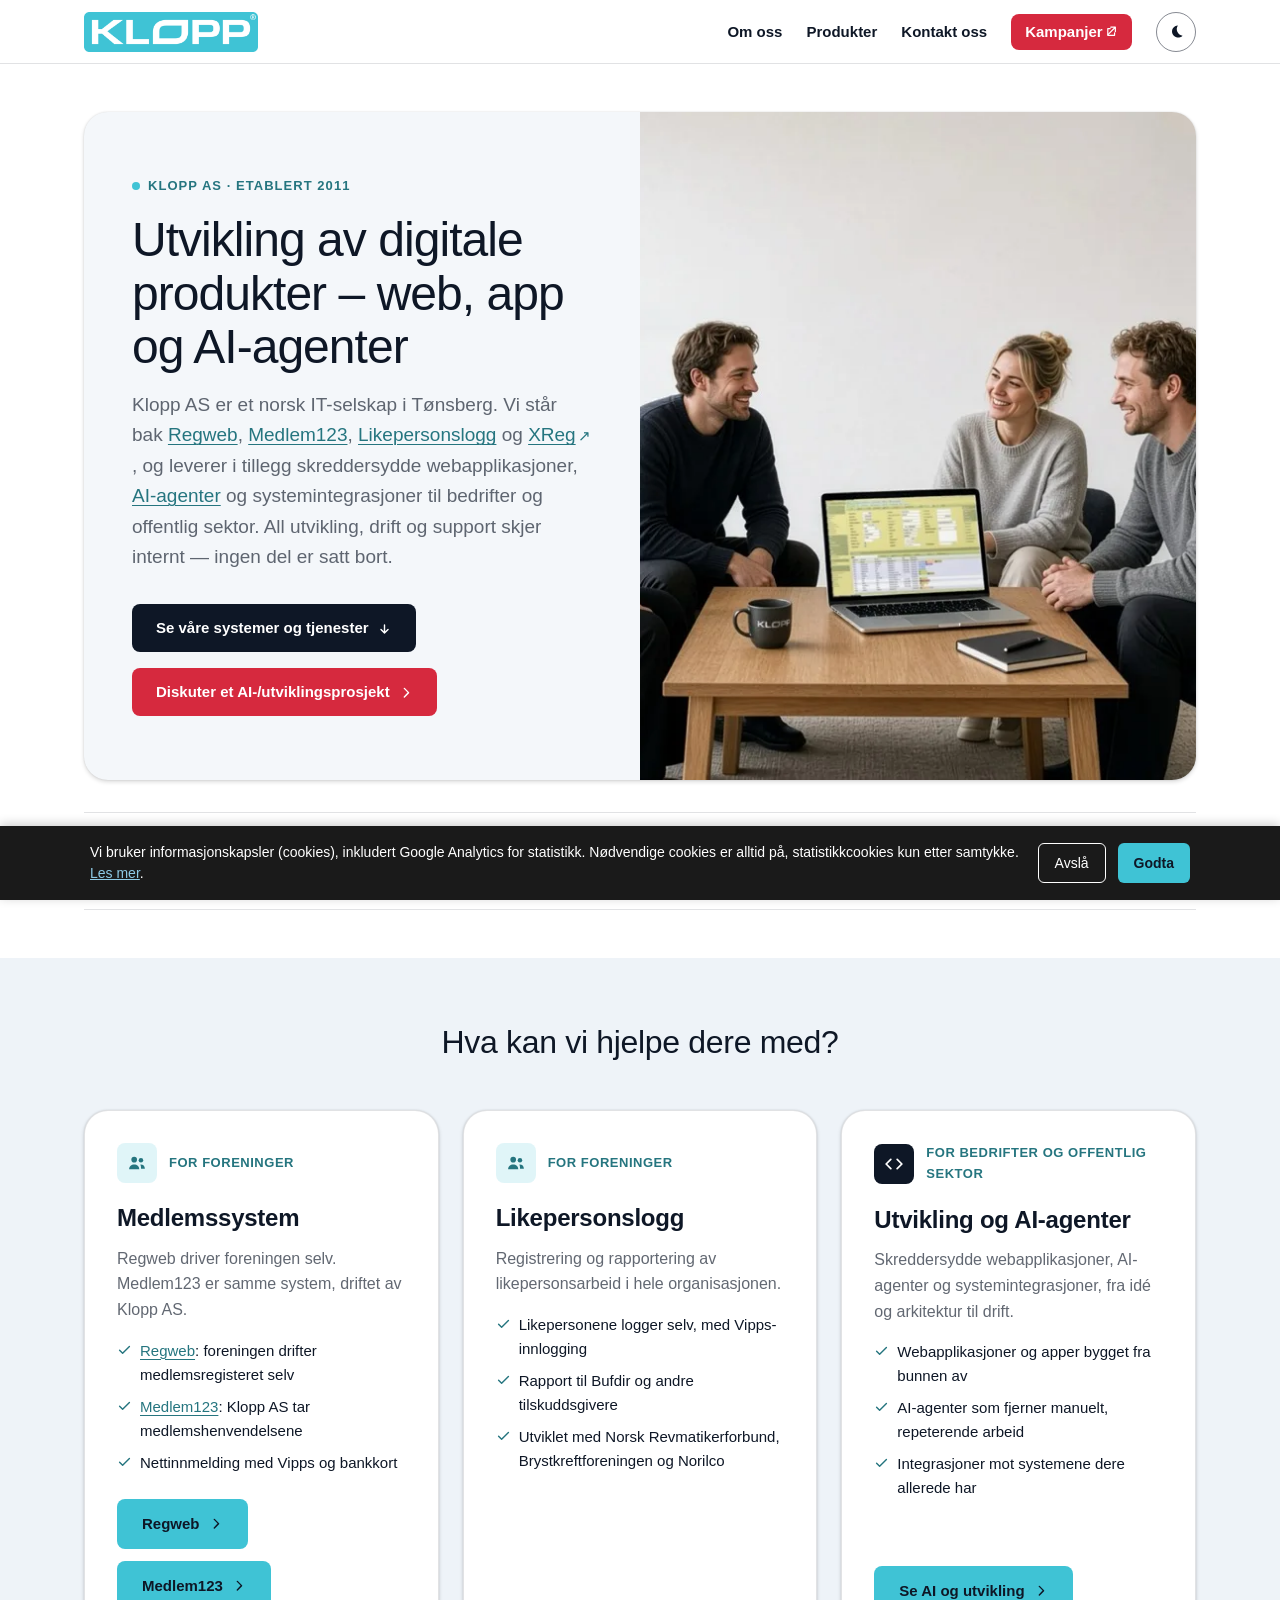
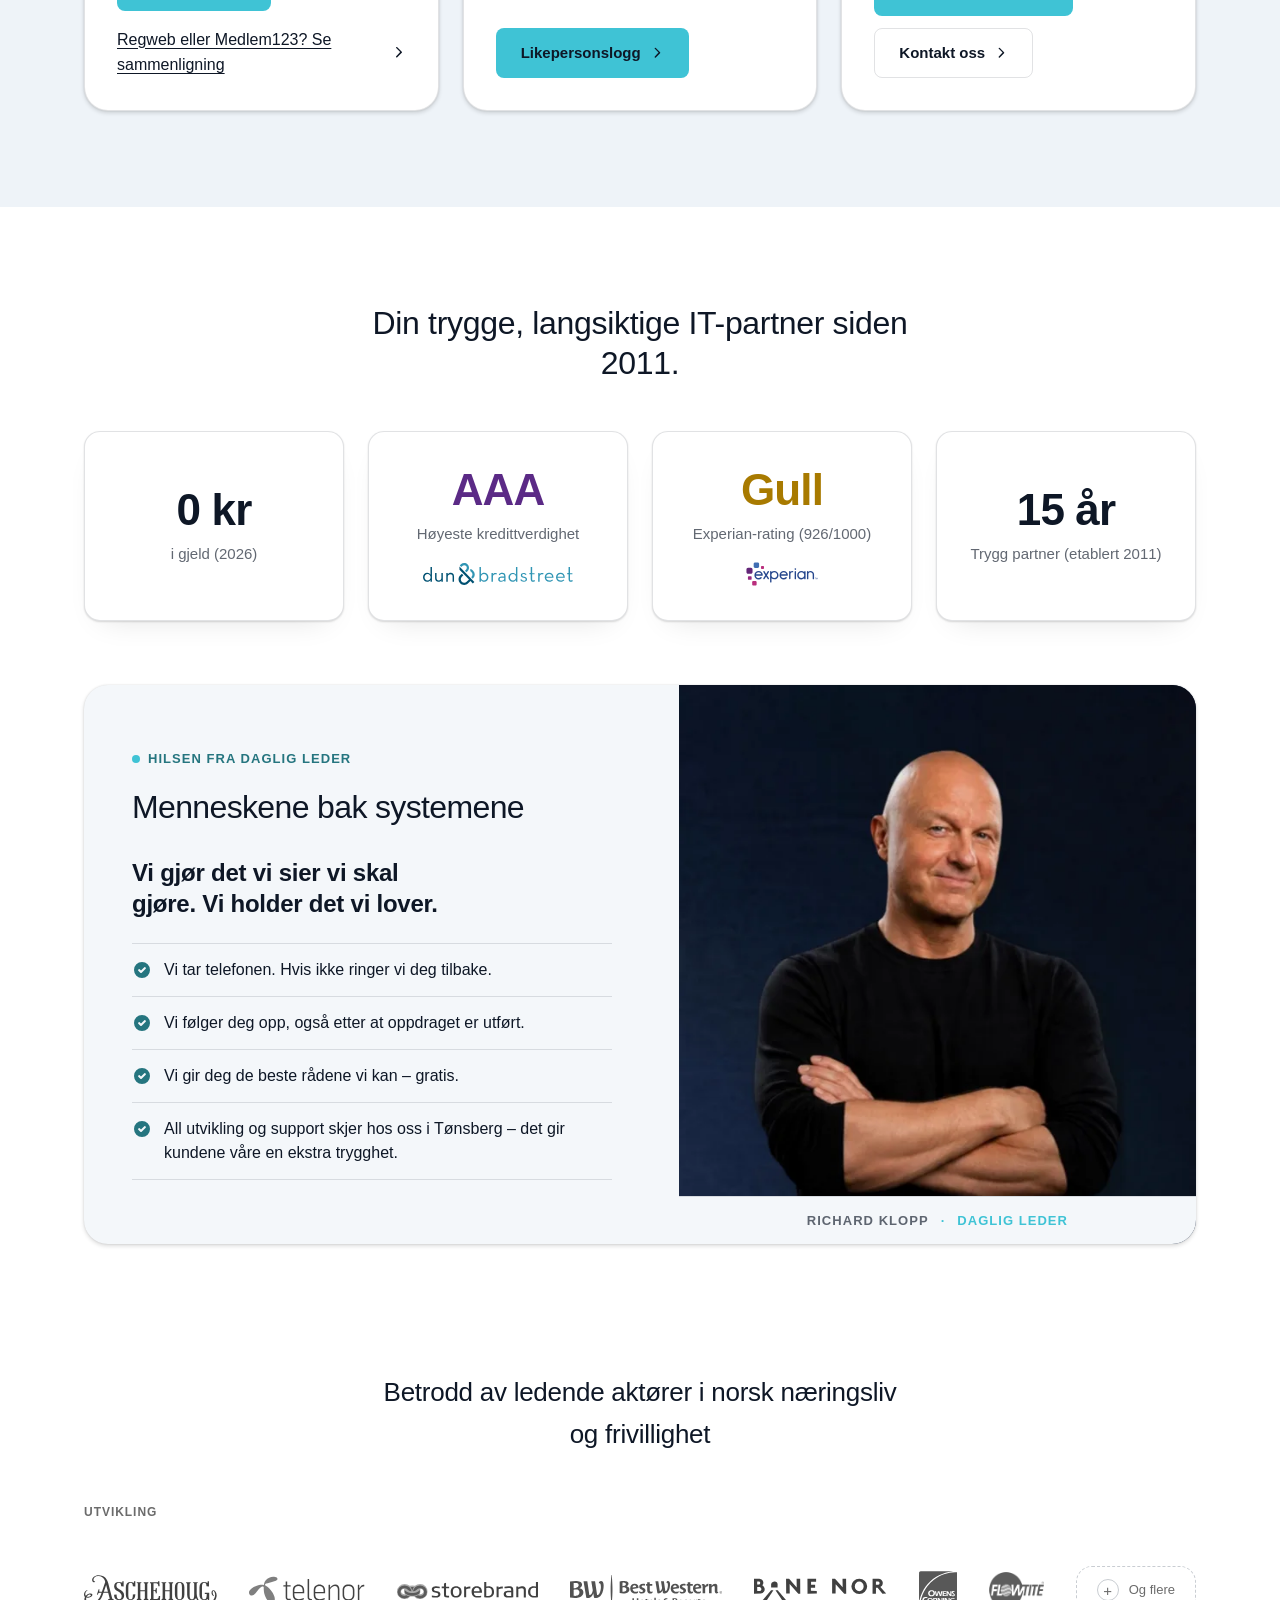
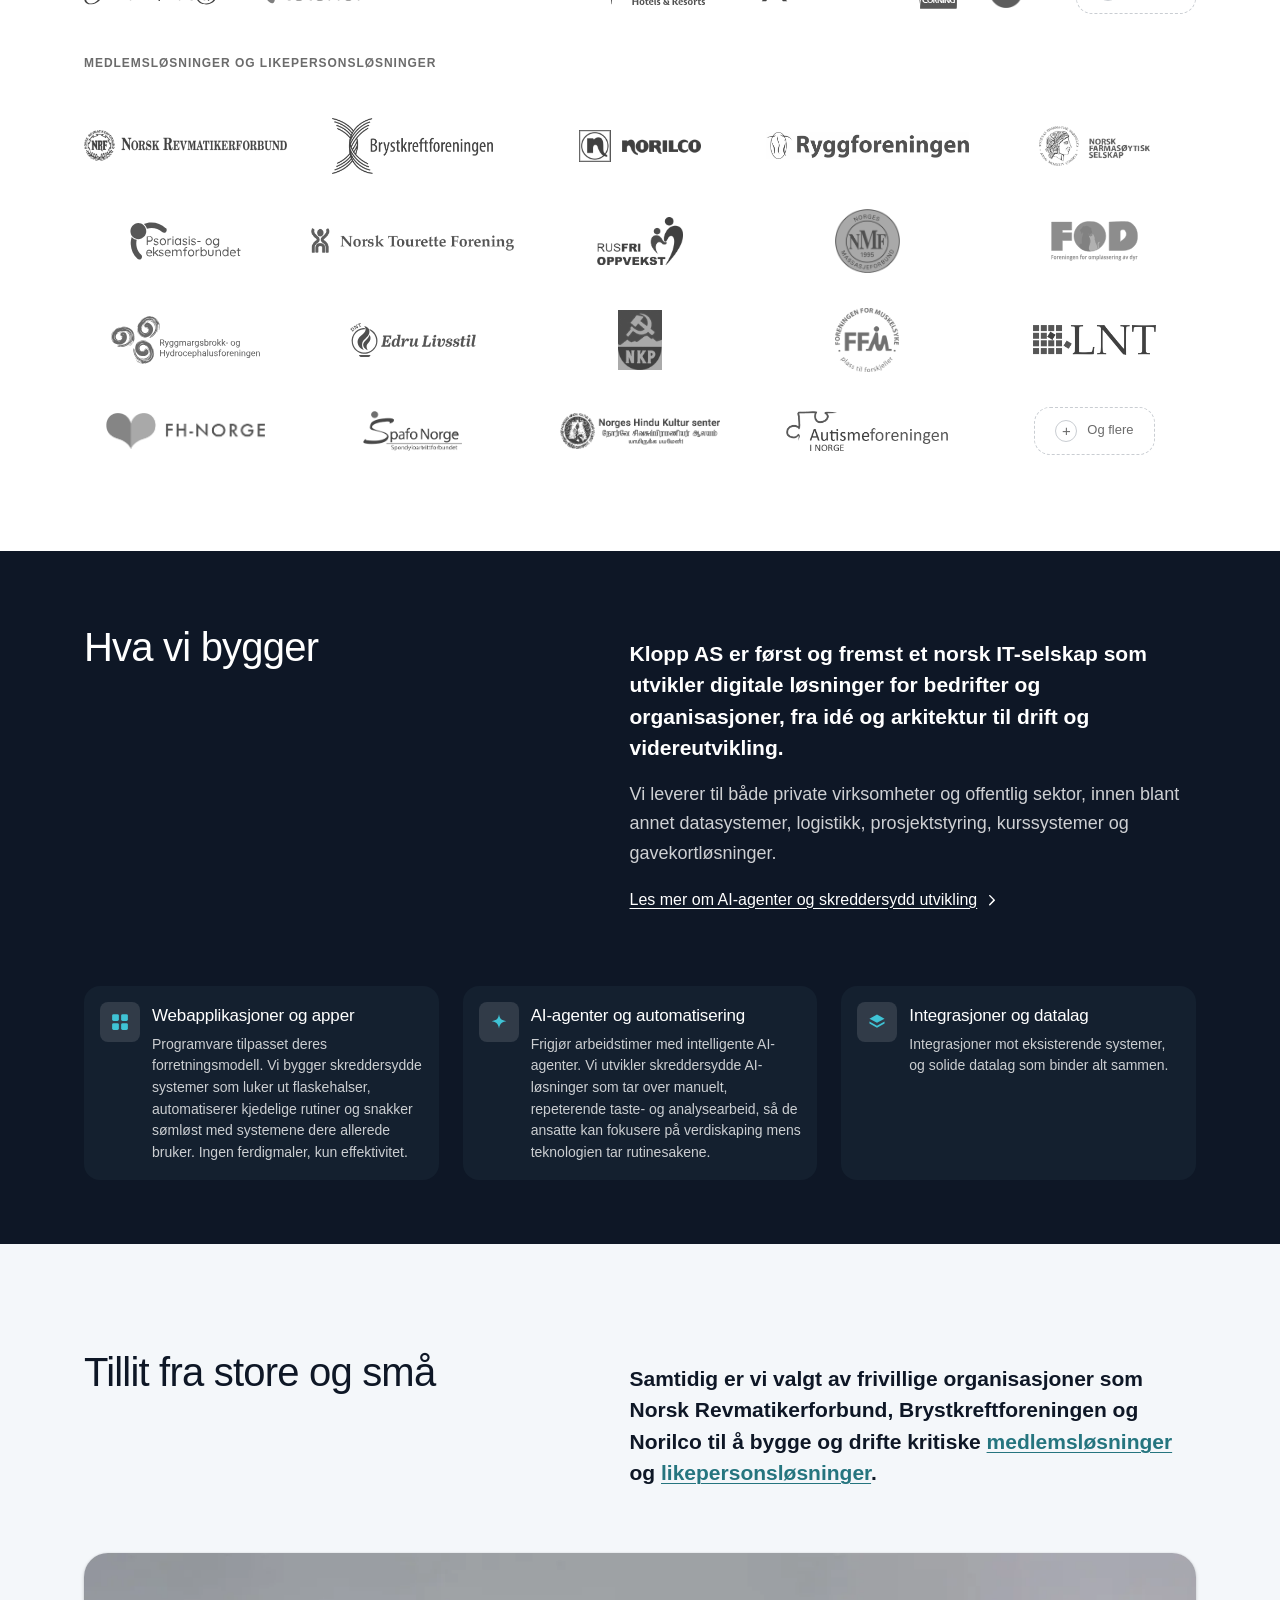
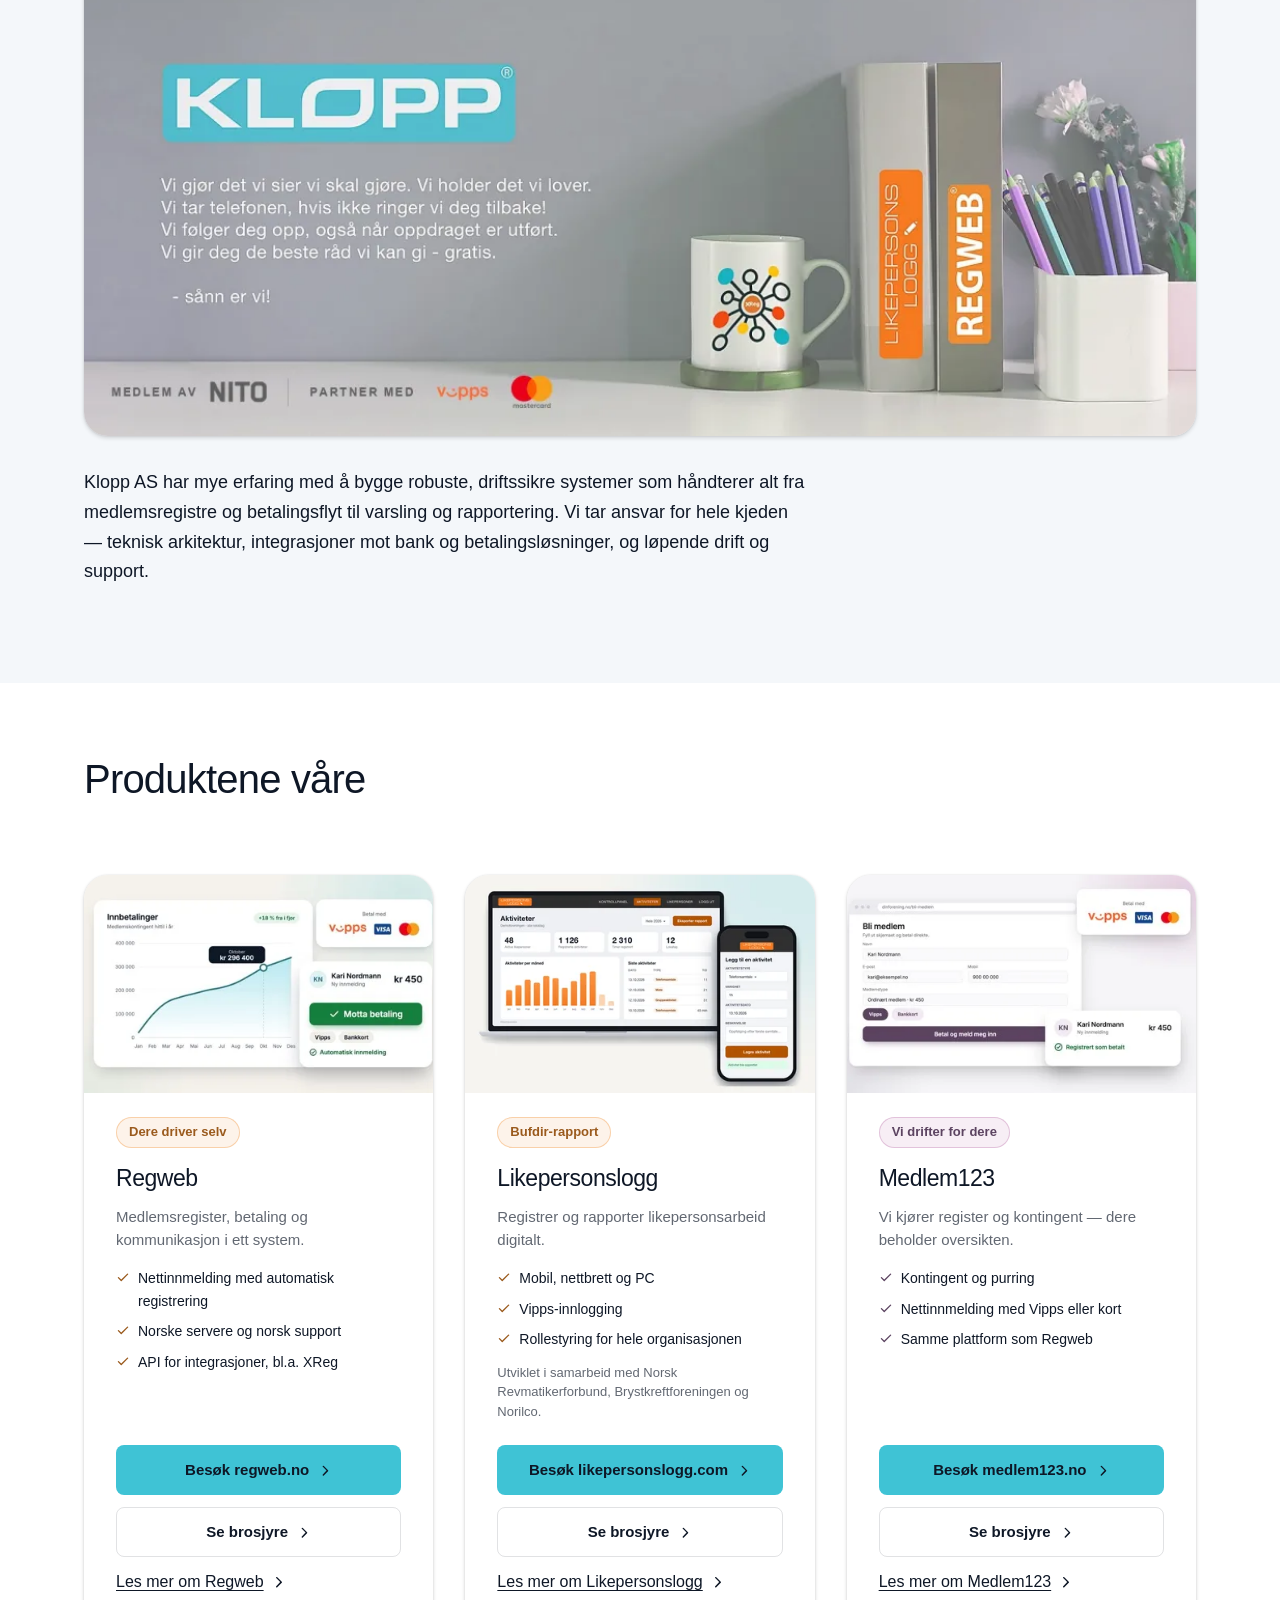
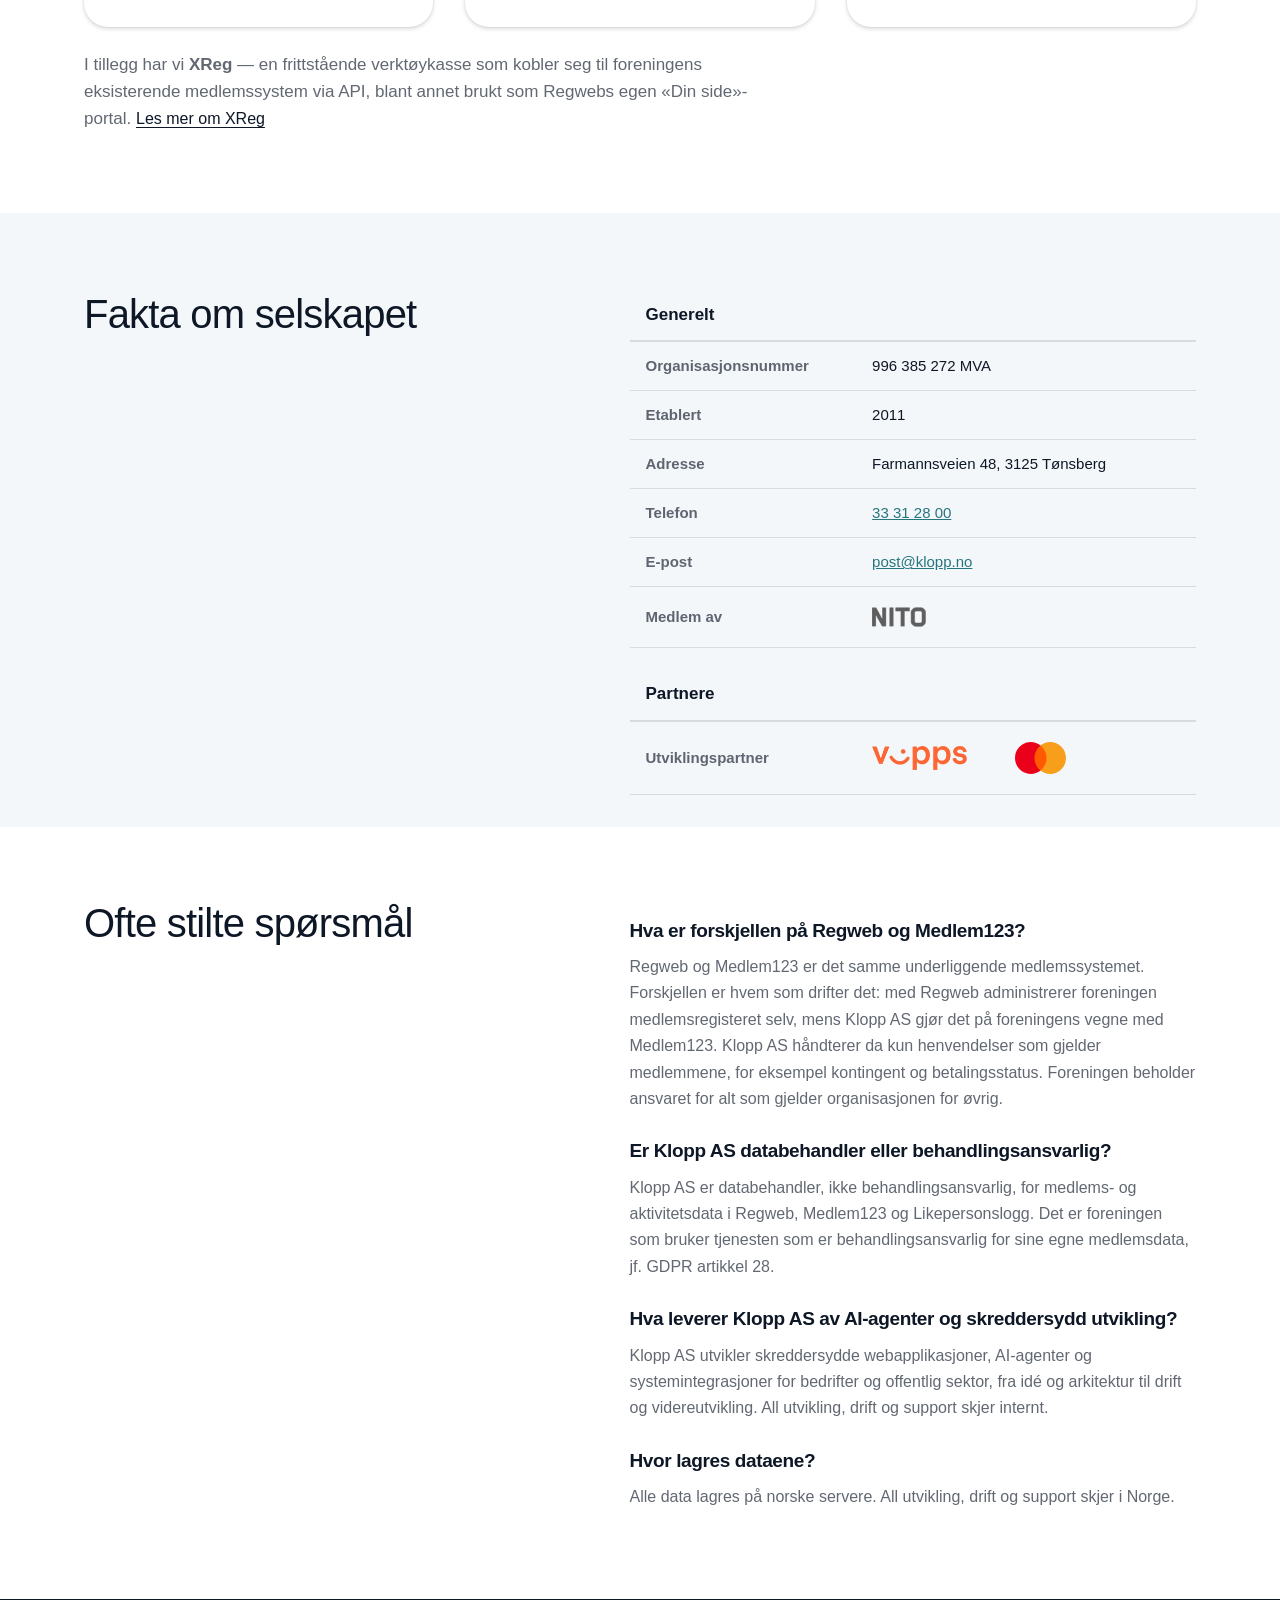
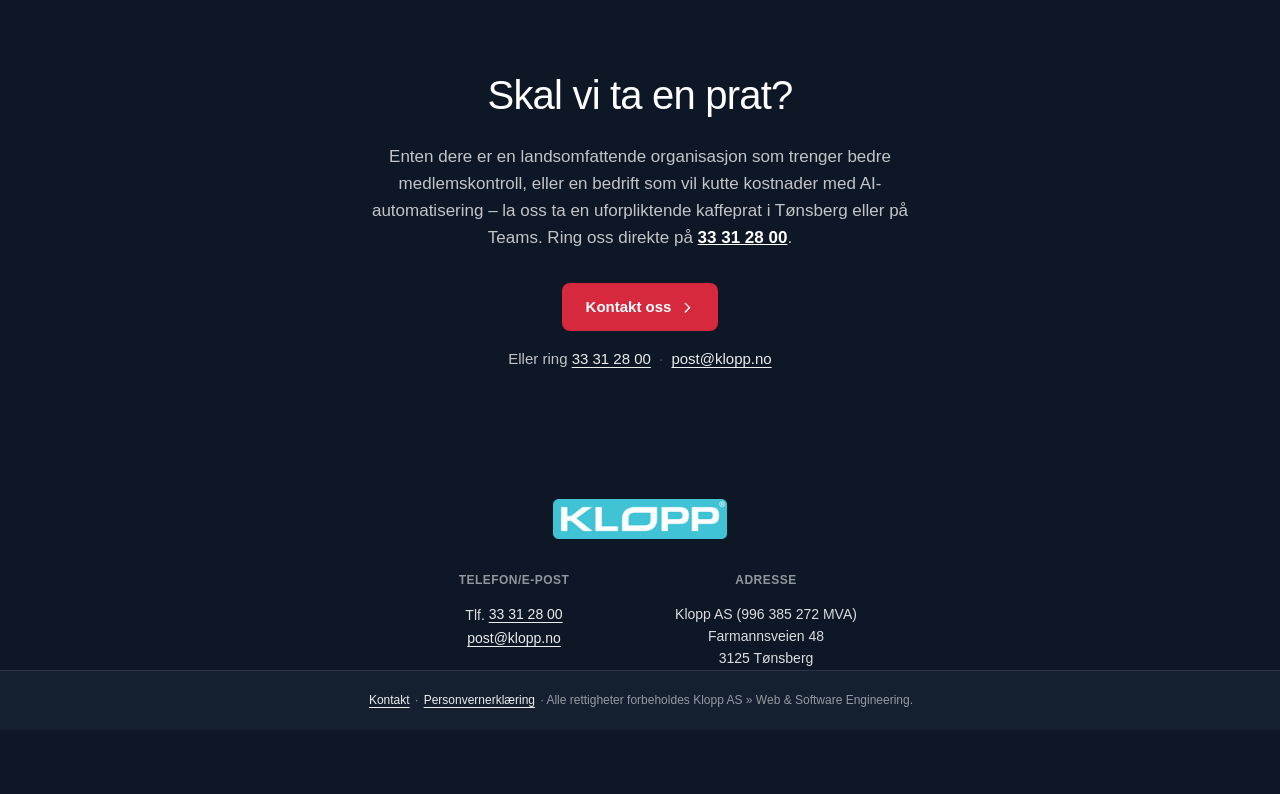
==== commit 6eb282ec: "r054: leader promises reworded (etter at oppdraget er utført; rådene vi kan)" ====
--- a/index.html
+++ b/index.html
@@ -680,8 +680,8 @@
                             <p class="leader-lead">Vi gjør det vi sier vi skal gjøre. Vi holder det vi lover.</p>
                             <ul class="leader-promises">
                                 <li><svg viewBox="0 0 20 20" fill="currentColor" aria-hidden="true"><path fill-rule="evenodd" d="M10 18a8 8 0 1 0 0-16 8 8 0 0 0 0 16Zm3.7-9.3a1 1 0 0 0-1.4-1.4L9 10.58 7.7 9.3a1 1 0 0 0-1.4 1.4l2 2a1 1 0 0 0 1.4 0l4-4Z" clip-rule="evenodd"/></svg><span>Vi tar telefonen. Hvis ikke ringer vi deg tilbake.</span></li>
-                                <li><svg viewBox="0 0 20 20" fill="currentColor" aria-hidden="true"><path fill-rule="evenodd" d="M10 18a8 8 0 1 0 0-16 8 8 0 0 0 0 16Zm3.7-9.3a1 1 0 0 0-1.4-1.4L9 10.58 7.7 9.3a1 1 0 0 0-1.4 1.4l2 2a1 1 0 0 0 1.4 0l4-4Z" clip-rule="evenodd"/></svg><span>Vi følger deg opp, også når oppdraget er utført.</span></li>
-                                <li><svg viewBox="0 0 20 20" fill="currentColor" aria-hidden="true"><path fill-rule="evenodd" d="M10 18a8 8 0 1 0 0-16 8 8 0 0 0 0 16Zm3.7-9.3a1 1 0 0 0-1.4-1.4L9 10.58 7.7 9.3a1 1 0 0 0-1.4 1.4l2 2a1 1 0 0 0 1.4 0l4-4Z" clip-rule="evenodd"/></svg><span>Vi gir deg de beste rådene vi kan gi – gratis.</span></li>
+                                <li><svg viewBox="0 0 20 20" fill="currentColor" aria-hidden="true"><path fill-rule="evenodd" d="M10 18a8 8 0 1 0 0-16 8 8 0 0 0 0 16Zm3.7-9.3a1 1 0 0 0-1.4-1.4L9 10.58 7.7 9.3a1 1 0 0 0-1.4 1.4l2 2a1 1 0 0 0 1.4 0l4-4Z" clip-rule="evenodd"/></svg><span>Vi følger deg opp, også etter at oppdraget er utført.</span></li>
+                                <li><svg viewBox="0 0 20 20" fill="currentColor" aria-hidden="true"><path fill-rule="evenodd" d="M10 18a8 8 0 1 0 0-16 8 8 0 0 0 0 16Zm3.7-9.3a1 1 0 0 0-1.4-1.4L9 10.58 7.7 9.3a1 1 0 0 0-1.4 1.4l2 2a1 1 0 0 0 1.4 0l4-4Z" clip-rule="evenodd"/></svg><span>Vi gir deg de beste rådene vi kan – gratis.</span></li>
                                 <li><svg viewBox="0 0 20 20" fill="currentColor" aria-hidden="true"><path fill-rule="evenodd" d="M10 18a8 8 0 1 0 0-16 8 8 0 0 0 0 16Zm3.7-9.3a1 1 0 0 0-1.4-1.4L9 10.58 7.7 9.3a1 1 0 0 0-1.4 1.4l2 2a1 1 0 0 0 1.4 0l4-4Z" clip-rule="evenodd"/></svg><span>All utvikling og support skjer hos oss i Tønsberg – det gir kundene våre en ekstra trygghet.</span></li>
                             </ul>
                         </blockquote>
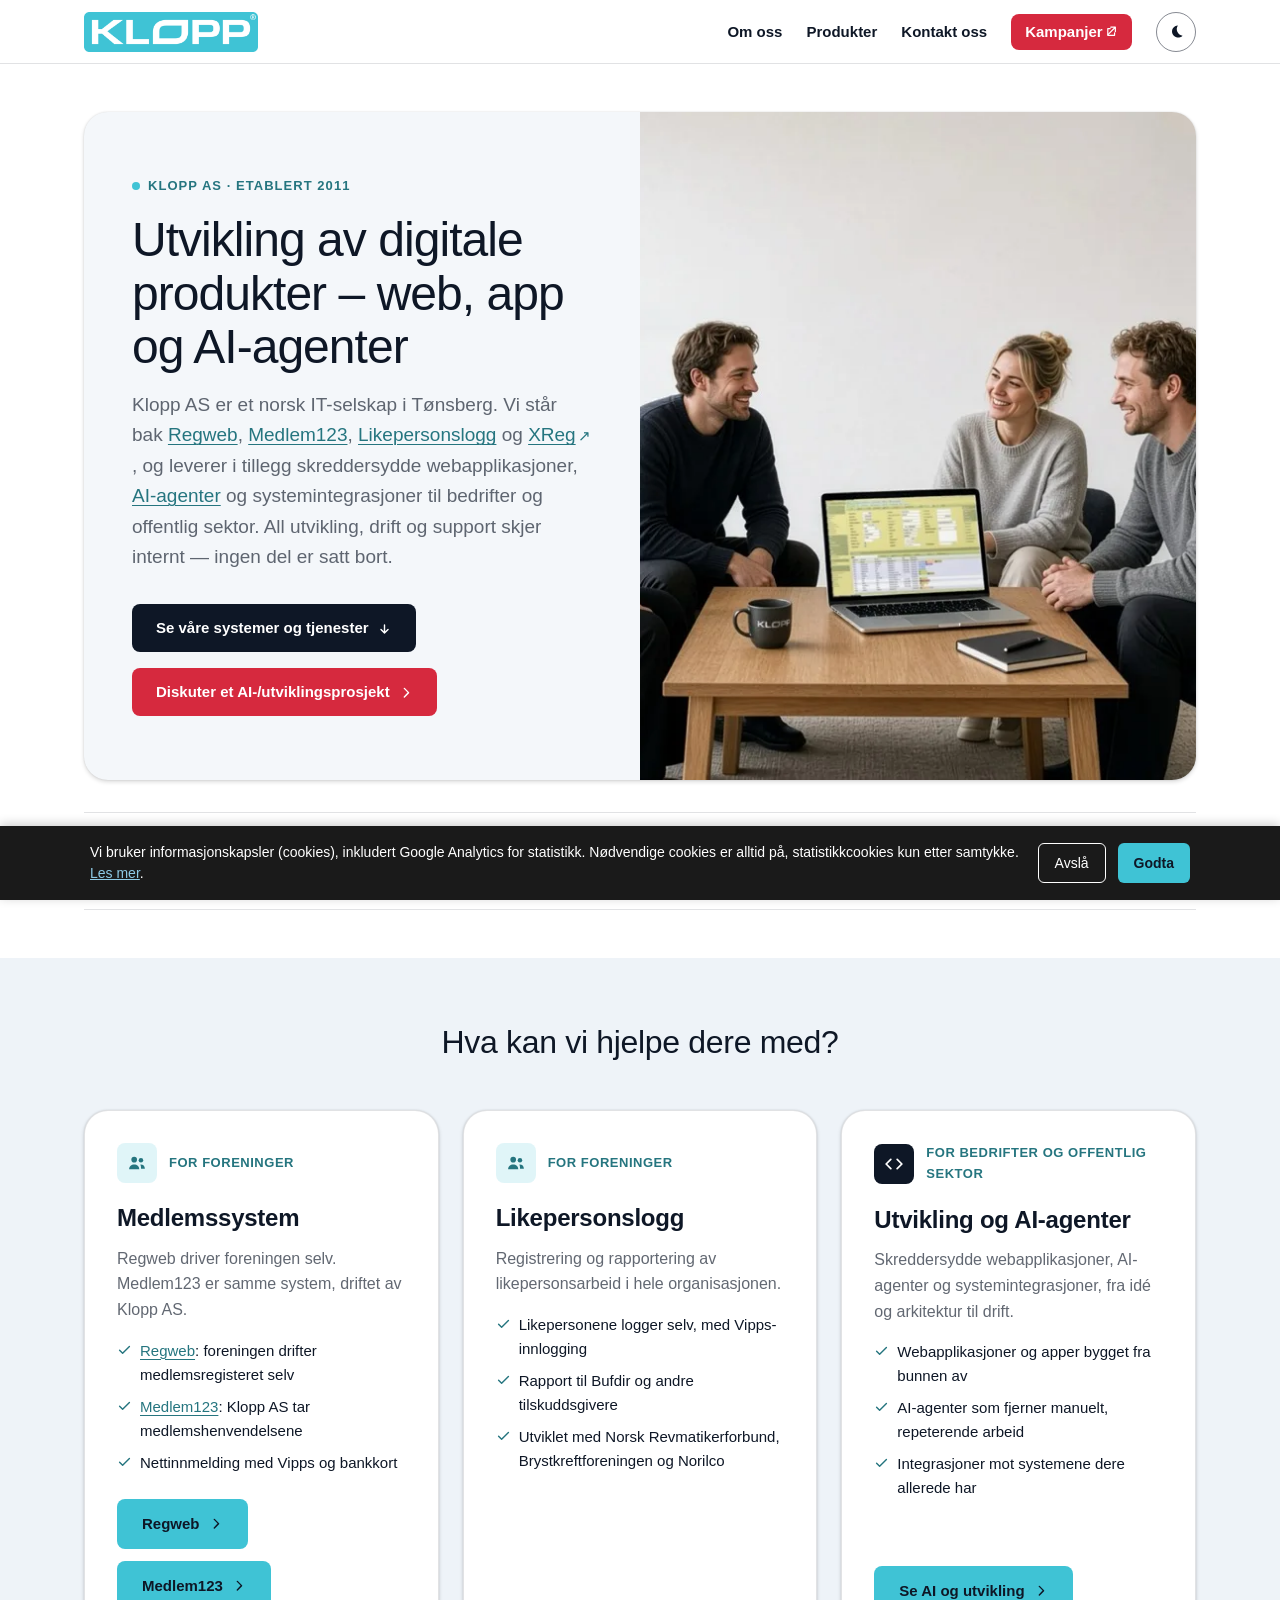
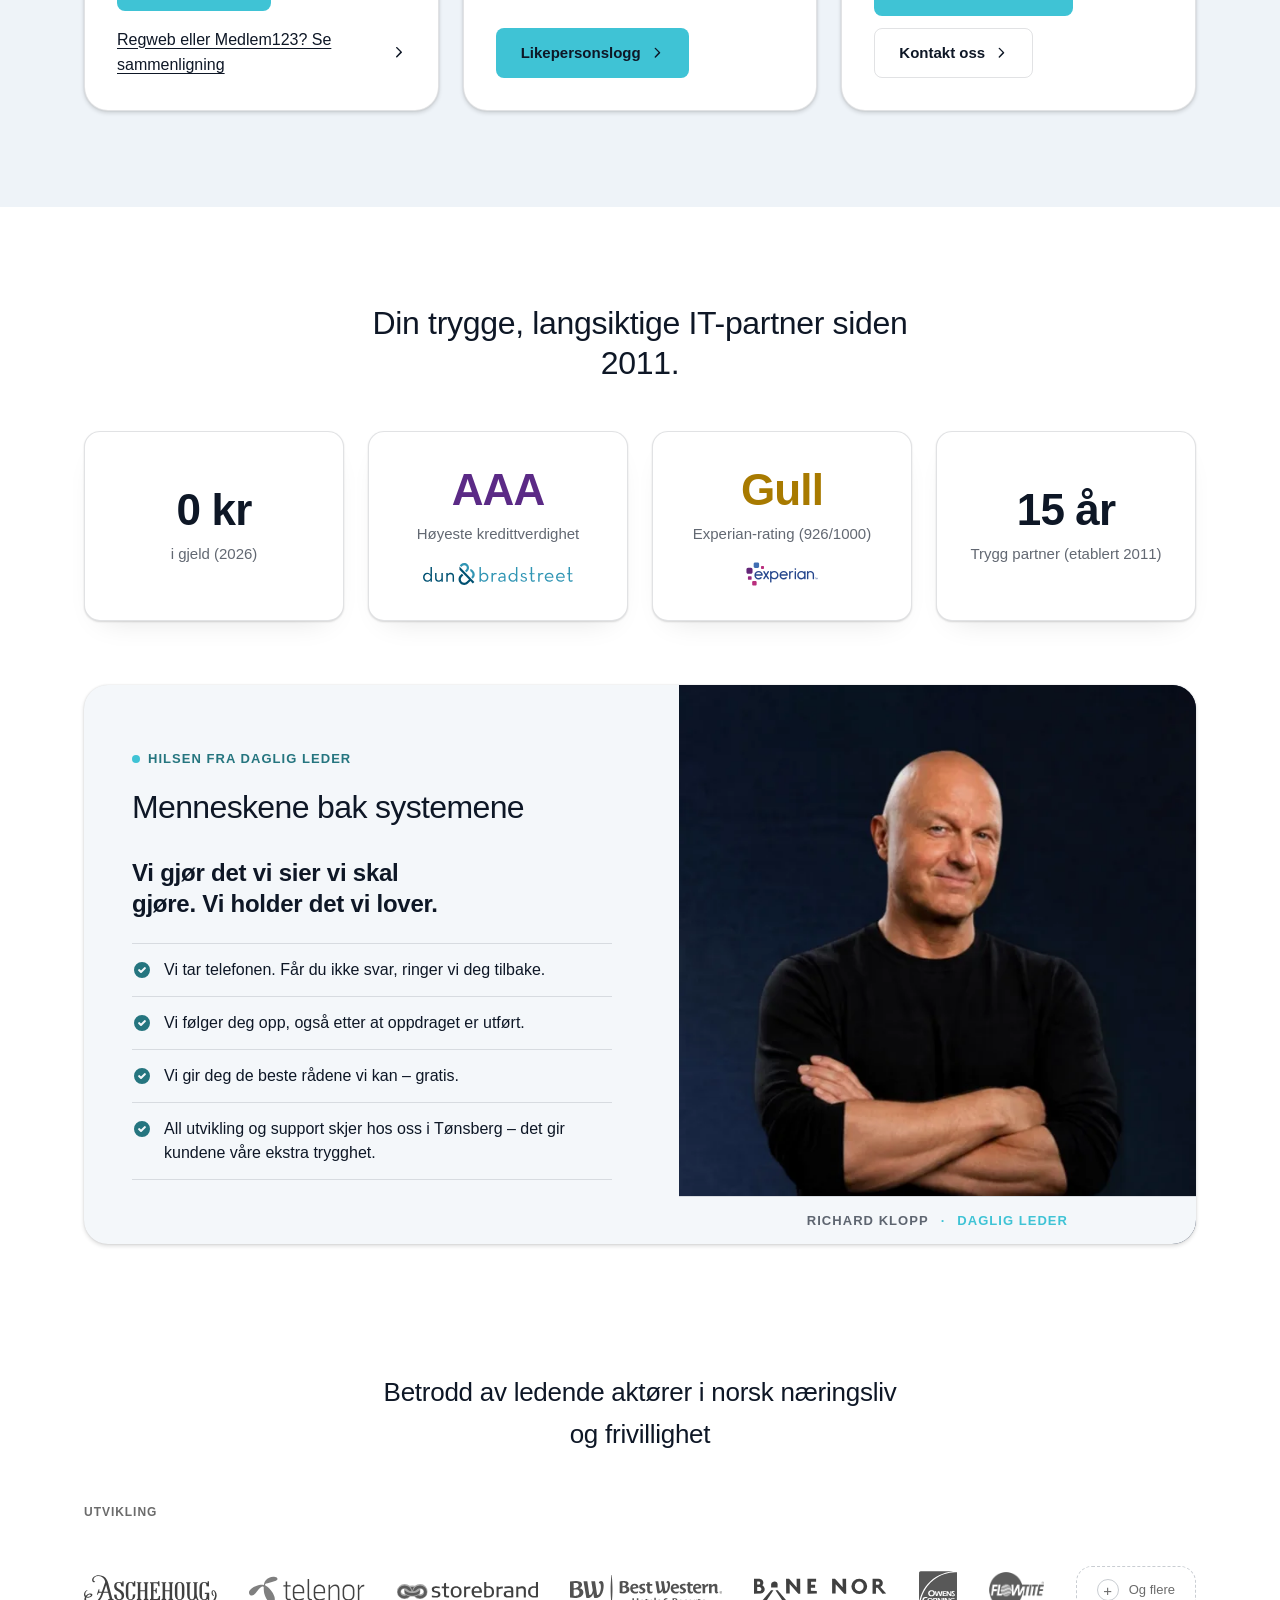
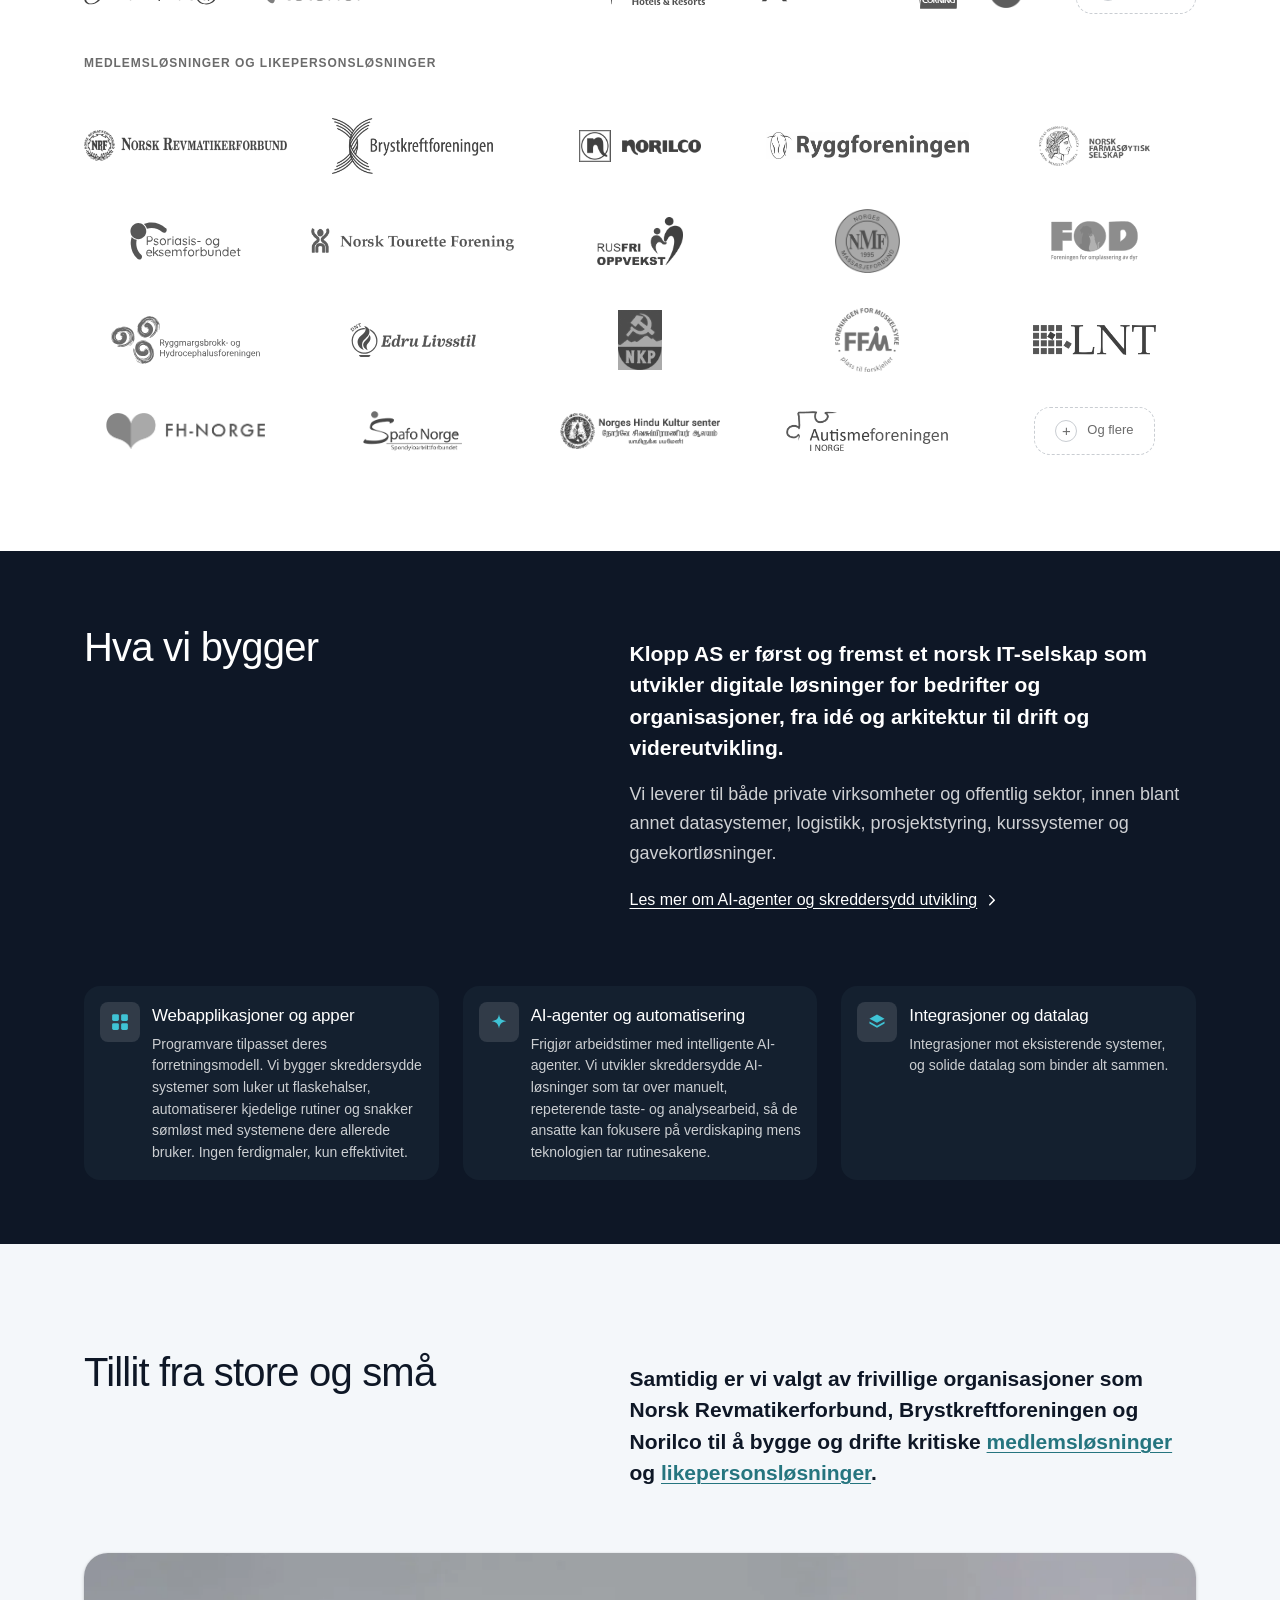
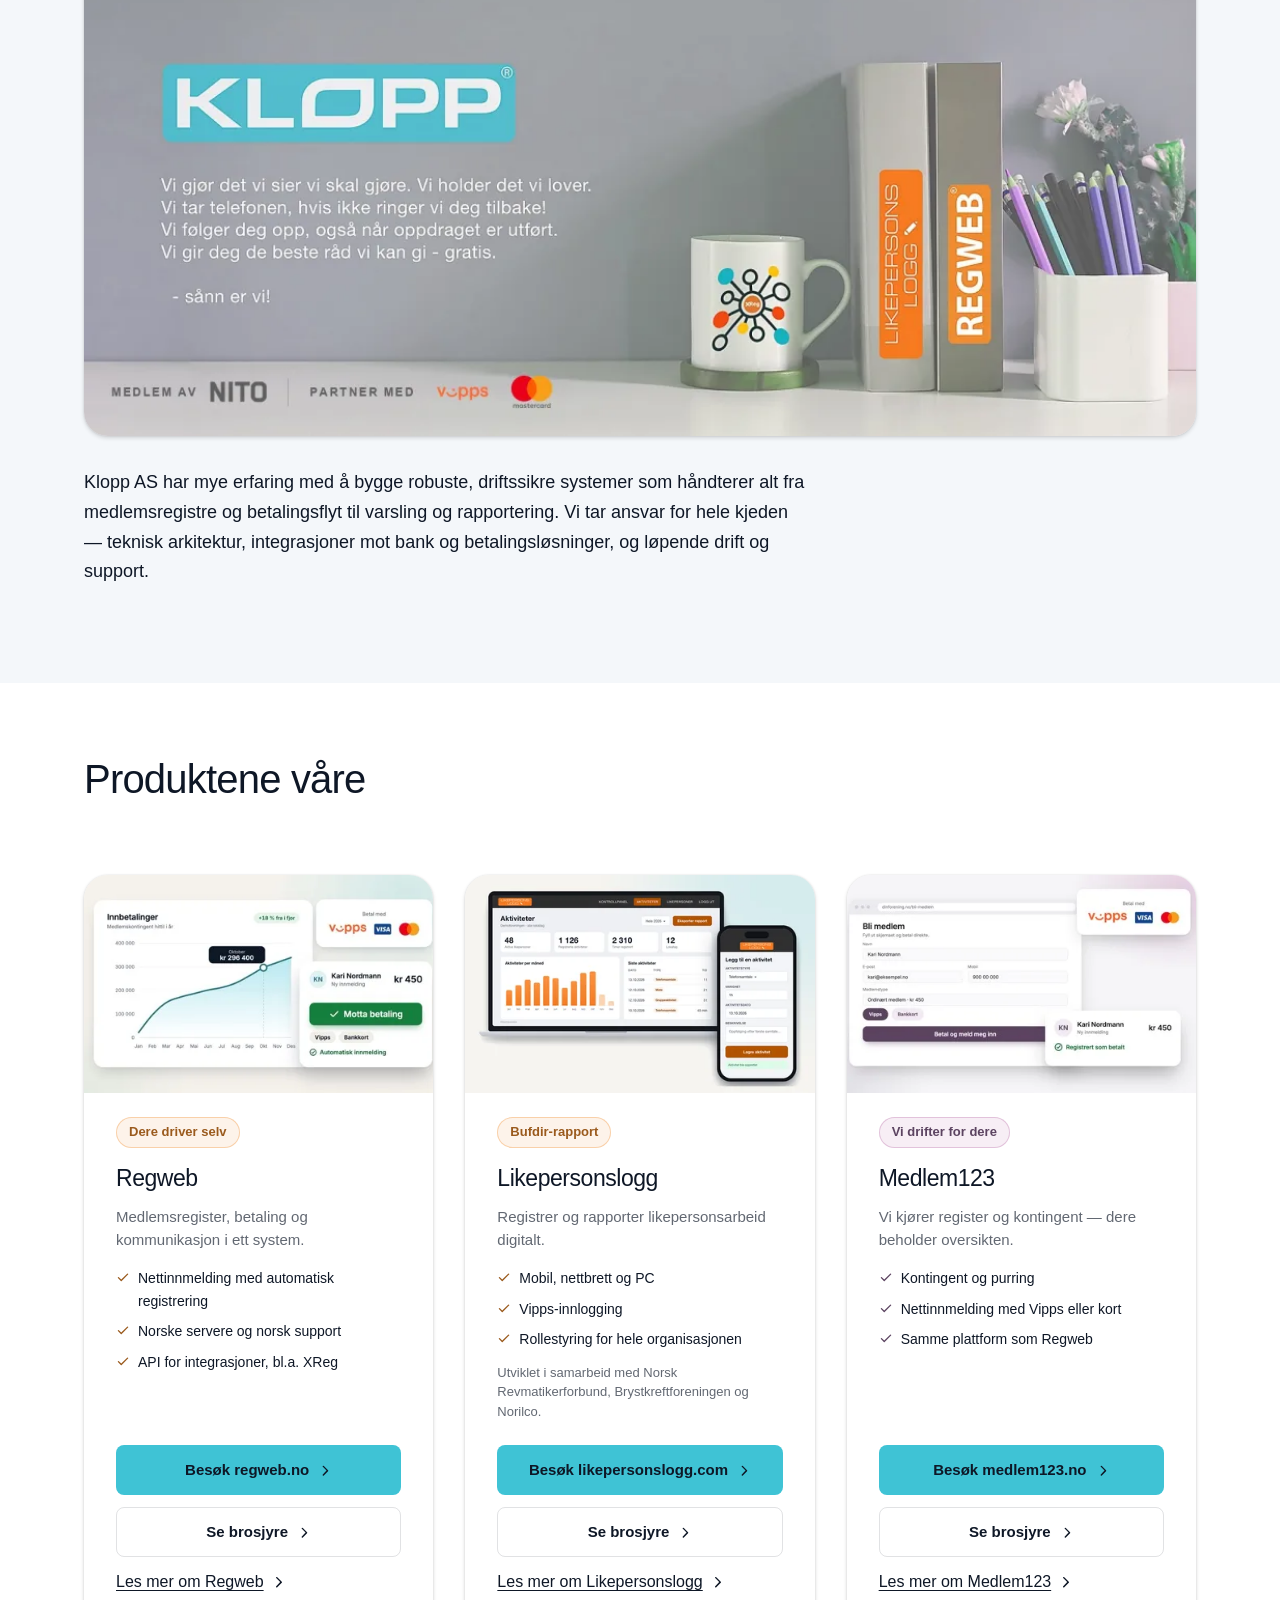
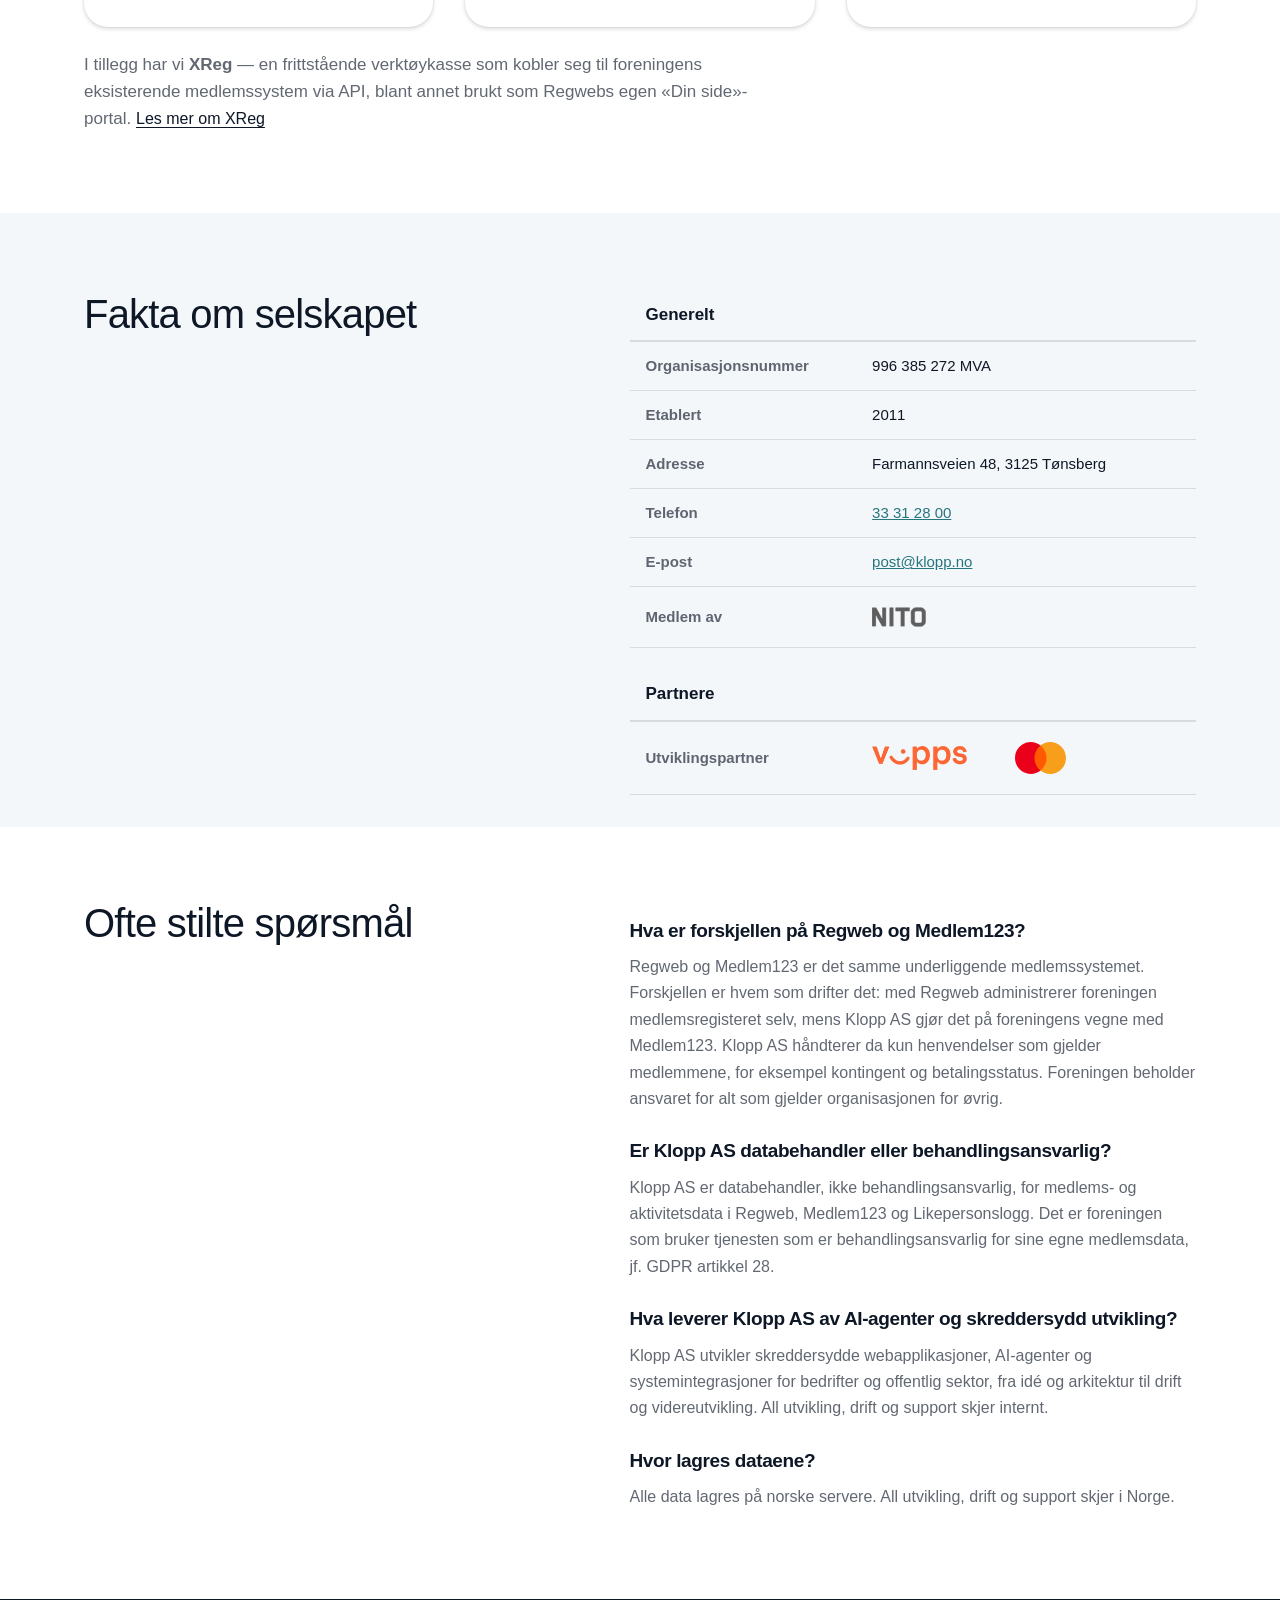
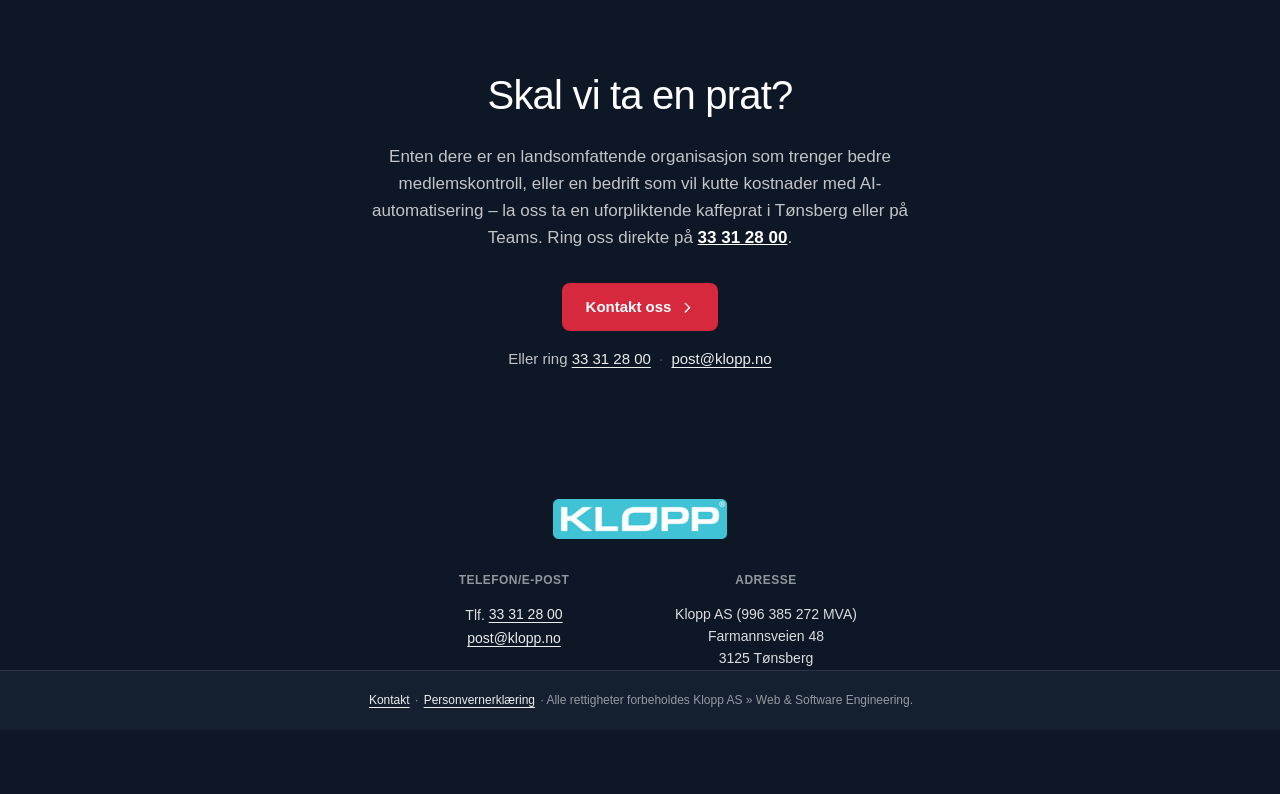
==== commit 5d2e02cc: "r055: leader promises reworded (Får du ikke svar; ekstra trygghet)" ====
--- a/index.html
+++ b/index.html
@@ -679,10 +679,10 @@
                         <blockquote class="leader-quote">
                             <p class="leader-lead">Vi gjør det vi sier vi skal gjøre. Vi holder det vi lover.</p>
                             <ul class="leader-promises">
-                                <li><svg viewBox="0 0 20 20" fill="currentColor" aria-hidden="true"><path fill-rule="evenodd" d="M10 18a8 8 0 1 0 0-16 8 8 0 0 0 0 16Zm3.7-9.3a1 1 0 0 0-1.4-1.4L9 10.58 7.7 9.3a1 1 0 0 0-1.4 1.4l2 2a1 1 0 0 0 1.4 0l4-4Z" clip-rule="evenodd"/></svg><span>Vi tar telefonen. Hvis ikke ringer vi deg tilbake.</span></li>
+                                <li><svg viewBox="0 0 20 20" fill="currentColor" aria-hidden="true"><path fill-rule="evenodd" d="M10 18a8 8 0 1 0 0-16 8 8 0 0 0 0 16Zm3.7-9.3a1 1 0 0 0-1.4-1.4L9 10.58 7.7 9.3a1 1 0 0 0-1.4 1.4l2 2a1 1 0 0 0 1.4 0l4-4Z" clip-rule="evenodd"/></svg><span>Vi tar telefonen. Får du ikke svar, ringer vi deg tilbake.</span></li>
                                 <li><svg viewBox="0 0 20 20" fill="currentColor" aria-hidden="true"><path fill-rule="evenodd" d="M10 18a8 8 0 1 0 0-16 8 8 0 0 0 0 16Zm3.7-9.3a1 1 0 0 0-1.4-1.4L9 10.58 7.7 9.3a1 1 0 0 0-1.4 1.4l2 2a1 1 0 0 0 1.4 0l4-4Z" clip-rule="evenodd"/></svg><span>Vi følger deg opp, også etter at oppdraget er utført.</span></li>
                                 <li><svg viewBox="0 0 20 20" fill="currentColor" aria-hidden="true"><path fill-rule="evenodd" d="M10 18a8 8 0 1 0 0-16 8 8 0 0 0 0 16Zm3.7-9.3a1 1 0 0 0-1.4-1.4L9 10.58 7.7 9.3a1 1 0 0 0-1.4 1.4l2 2a1 1 0 0 0 1.4 0l4-4Z" clip-rule="evenodd"/></svg><span>Vi gir deg de beste rådene vi kan – gratis.</span></li>
-                                <li><svg viewBox="0 0 20 20" fill="currentColor" aria-hidden="true"><path fill-rule="evenodd" d="M10 18a8 8 0 1 0 0-16 8 8 0 0 0 0 16Zm3.7-9.3a1 1 0 0 0-1.4-1.4L9 10.58 7.7 9.3a1 1 0 0 0-1.4 1.4l2 2a1 1 0 0 0 1.4 0l4-4Z" clip-rule="evenodd"/></svg><span>All utvikling og support skjer hos oss i Tønsberg – det gir kundene våre en ekstra trygghet.</span></li>
+                                <li><svg viewBox="0 0 20 20" fill="currentColor" aria-hidden="true"><path fill-rule="evenodd" d="M10 18a8 8 0 1 0 0-16 8 8 0 0 0 0 16Zm3.7-9.3a1 1 0 0 0-1.4-1.4L9 10.58 7.7 9.3a1 1 0 0 0-1.4 1.4l2 2a1 1 0 0 0 1.4 0l4-4Z" clip-rule="evenodd"/></svg><span>All utvikling og support skjer hos oss i Tønsberg – det gir kundene våre ekstra trygghet.</span></li>
                             </ul>
                         </blockquote>
                     </div>
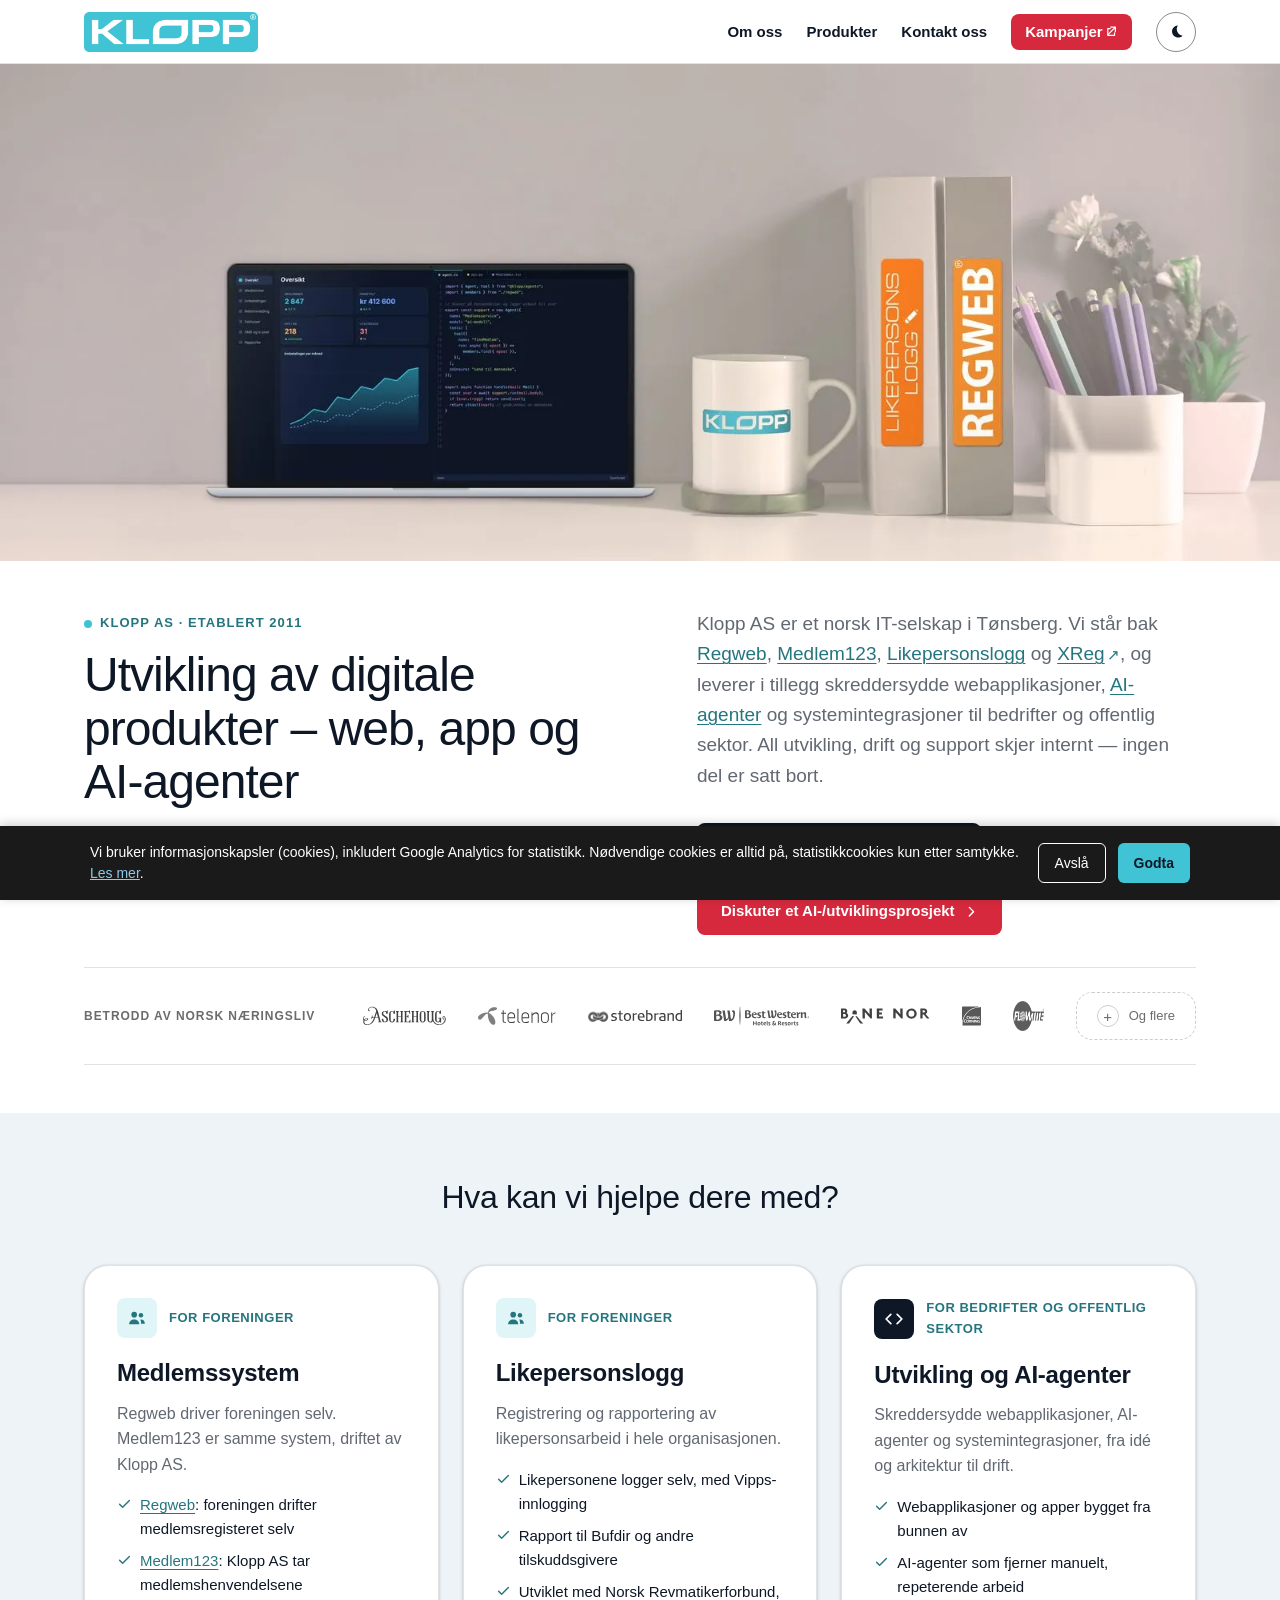
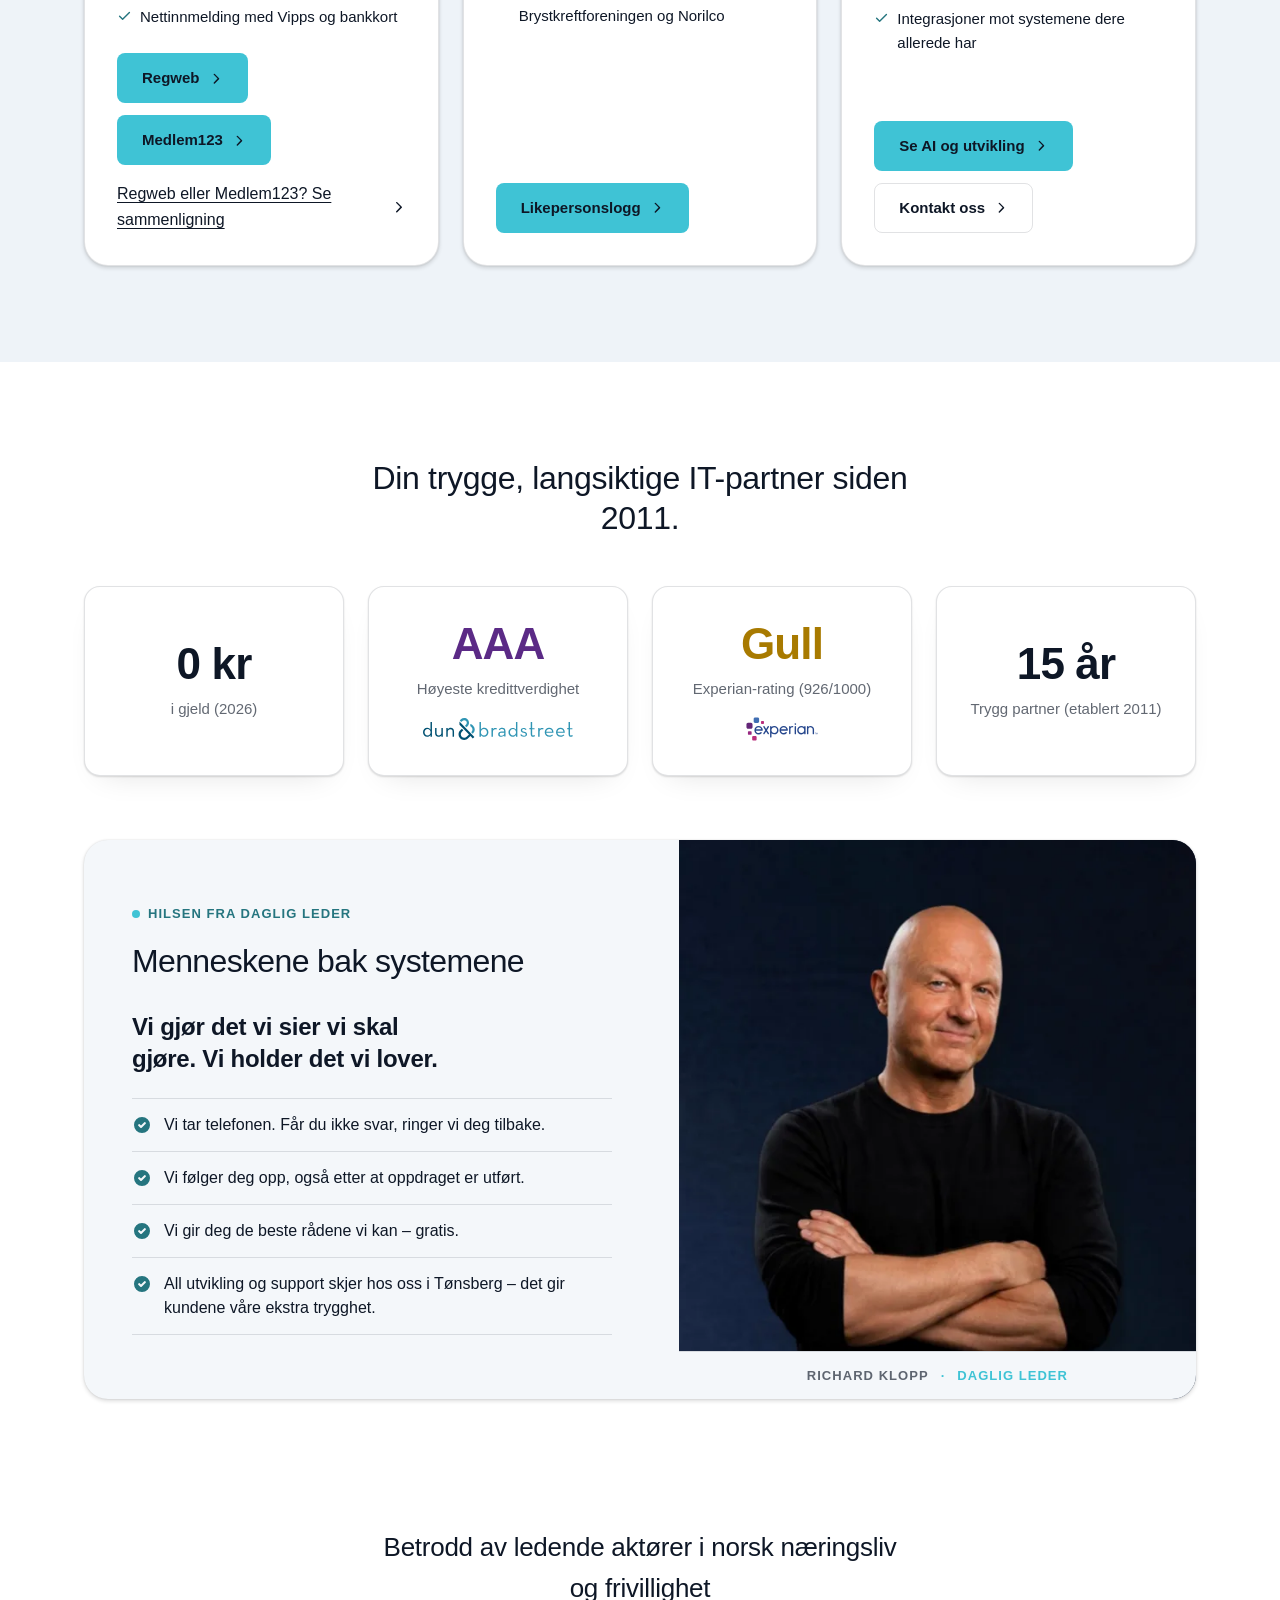
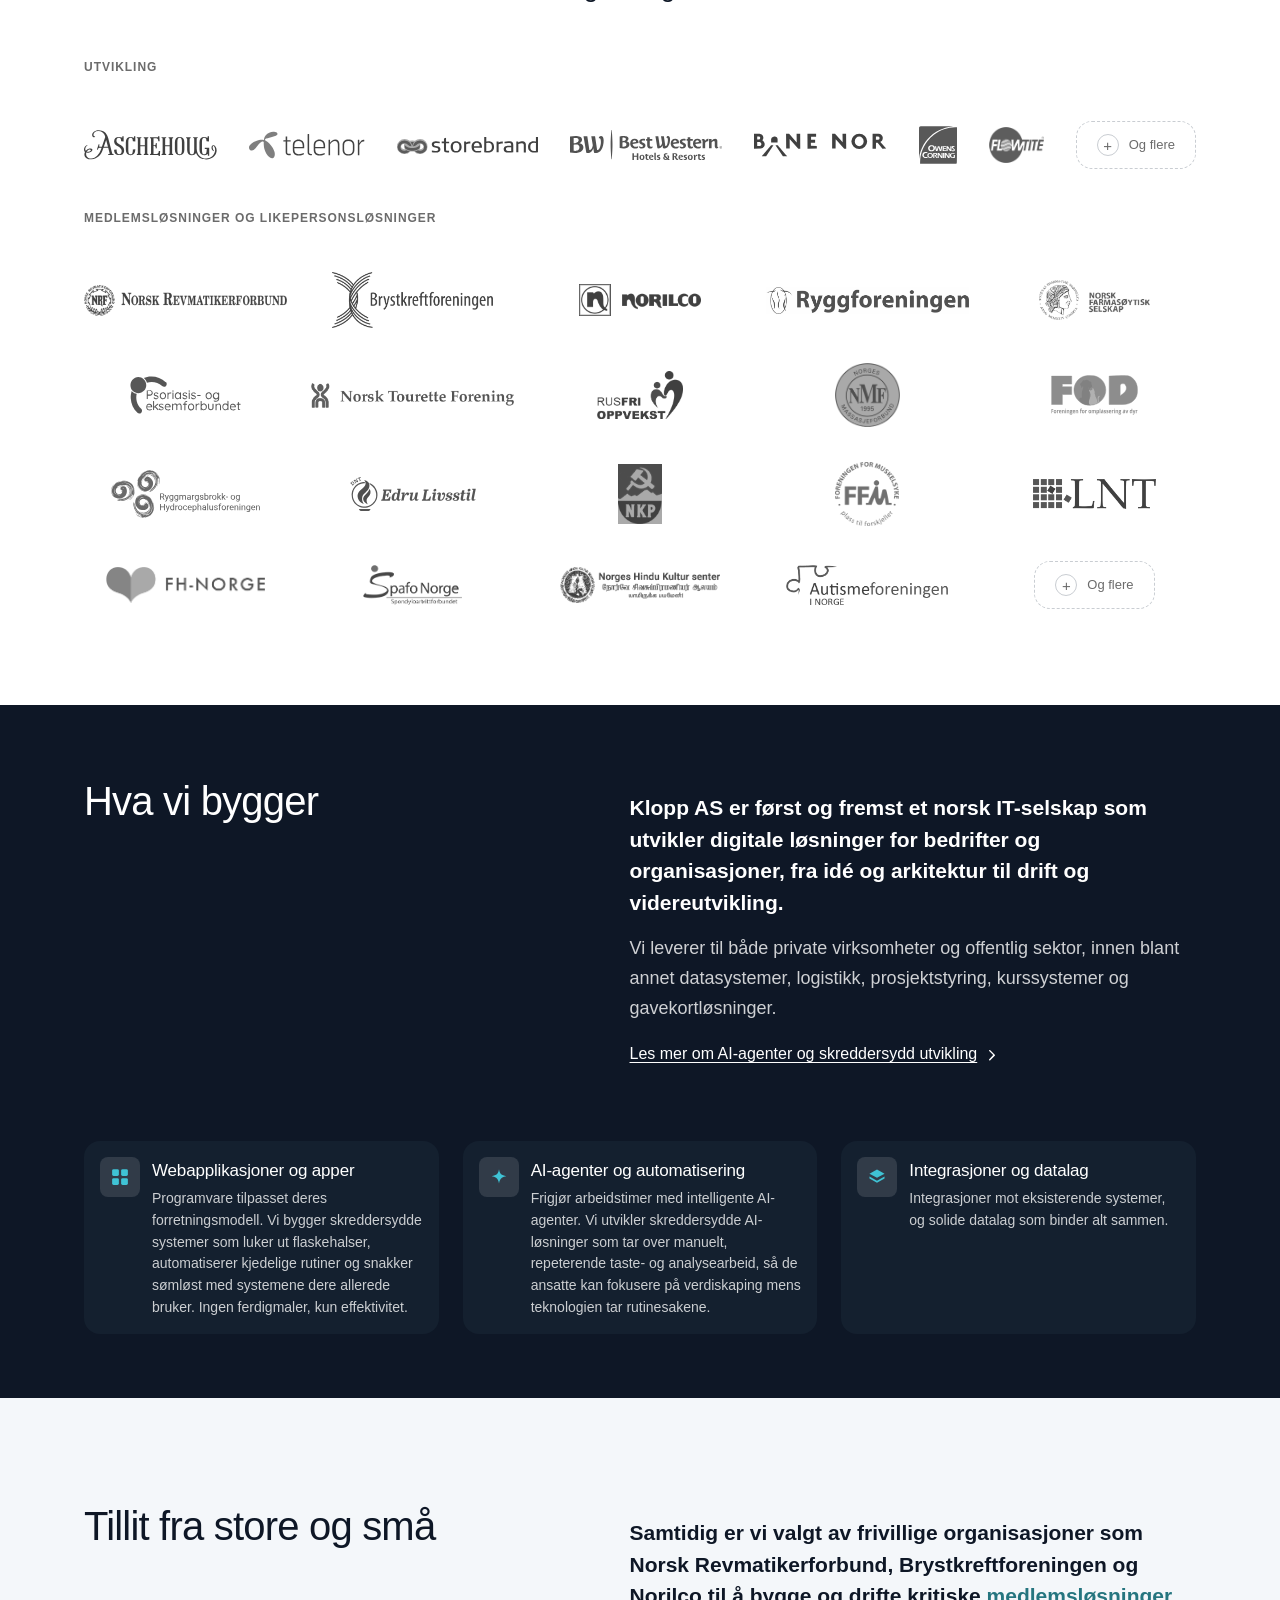
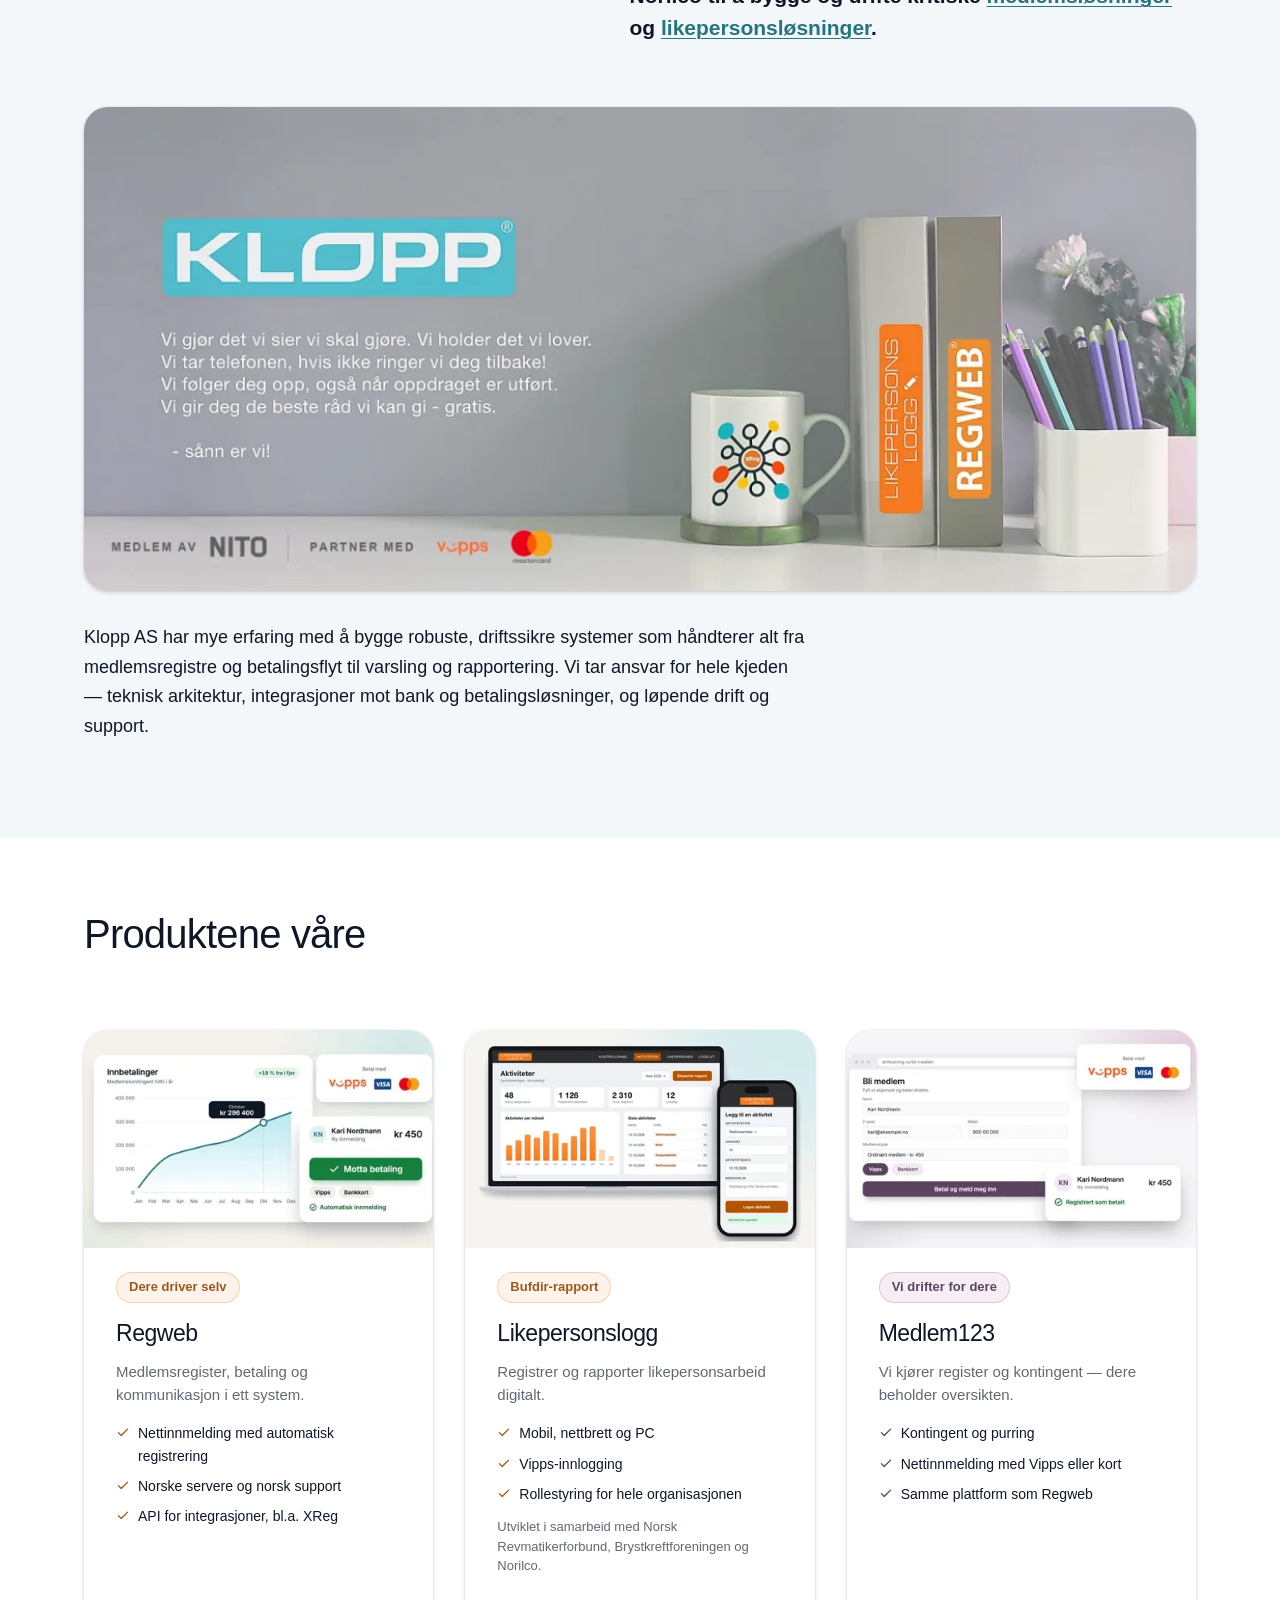
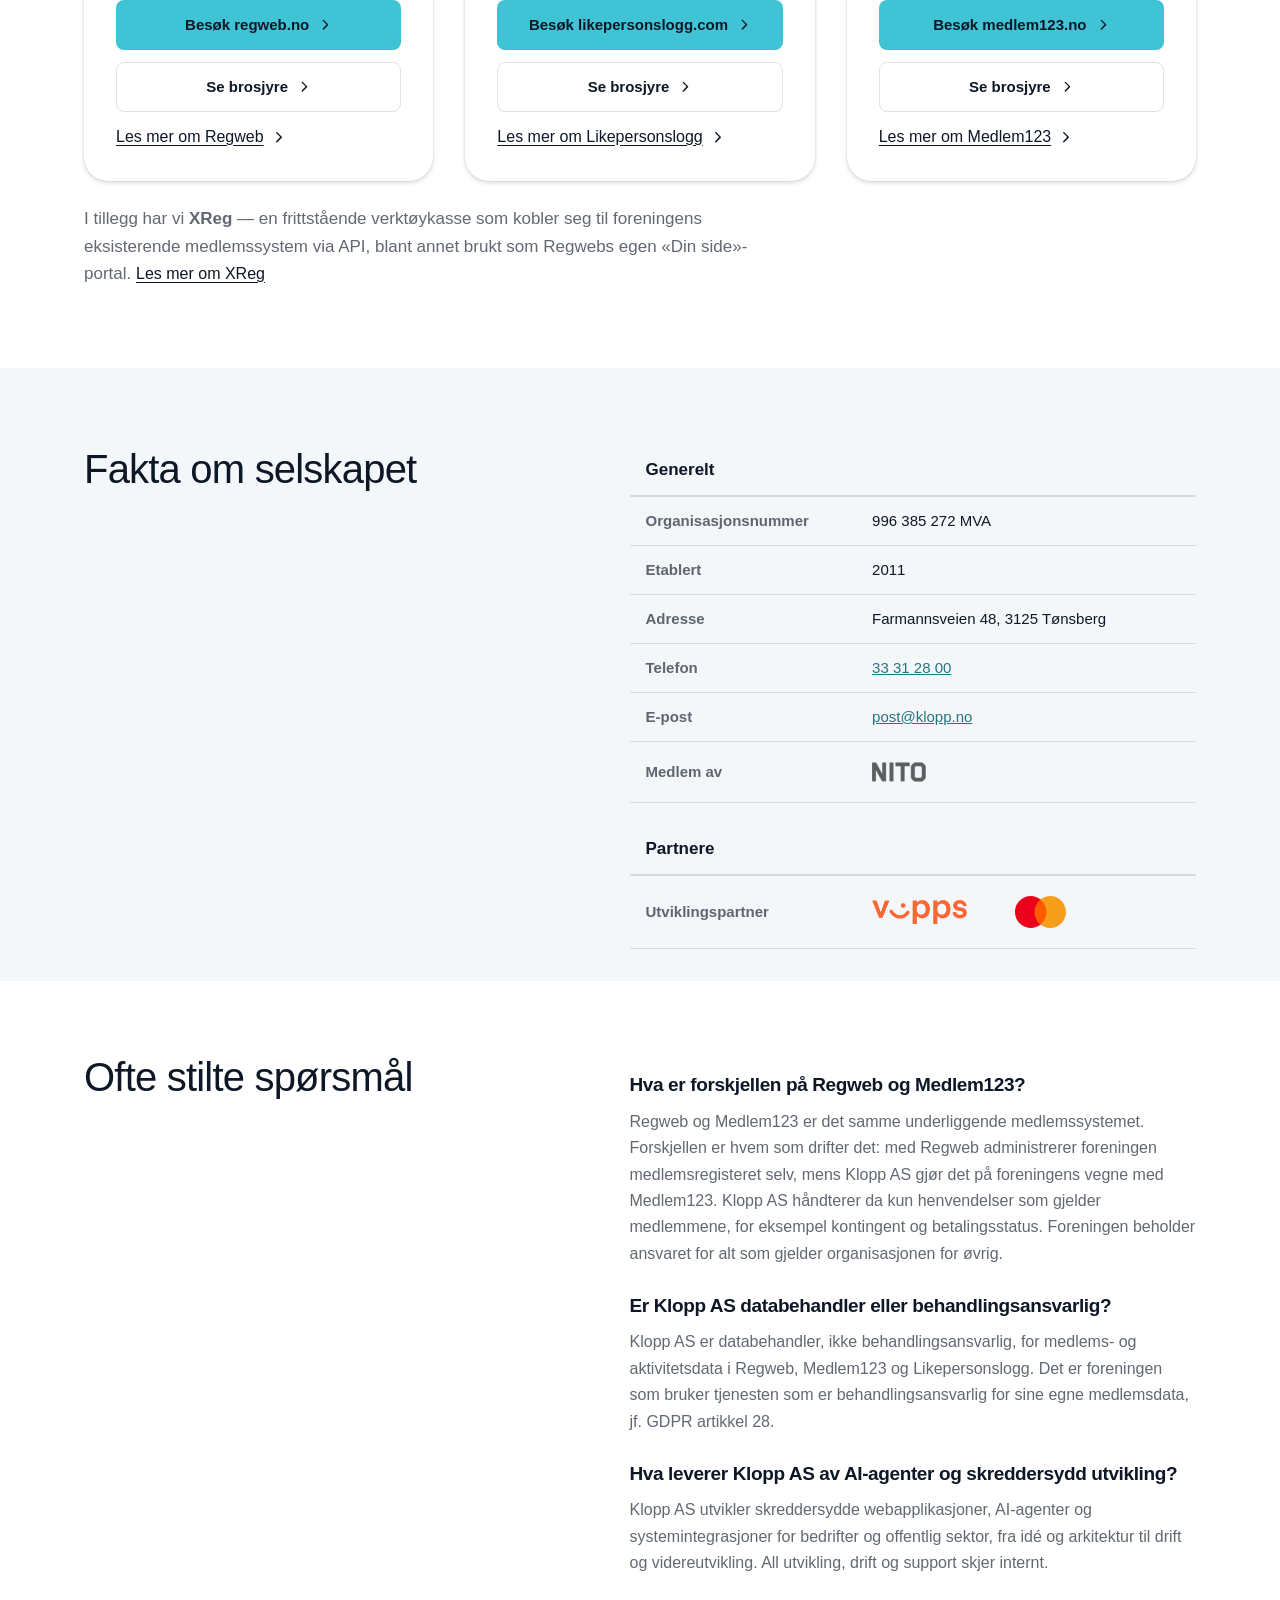
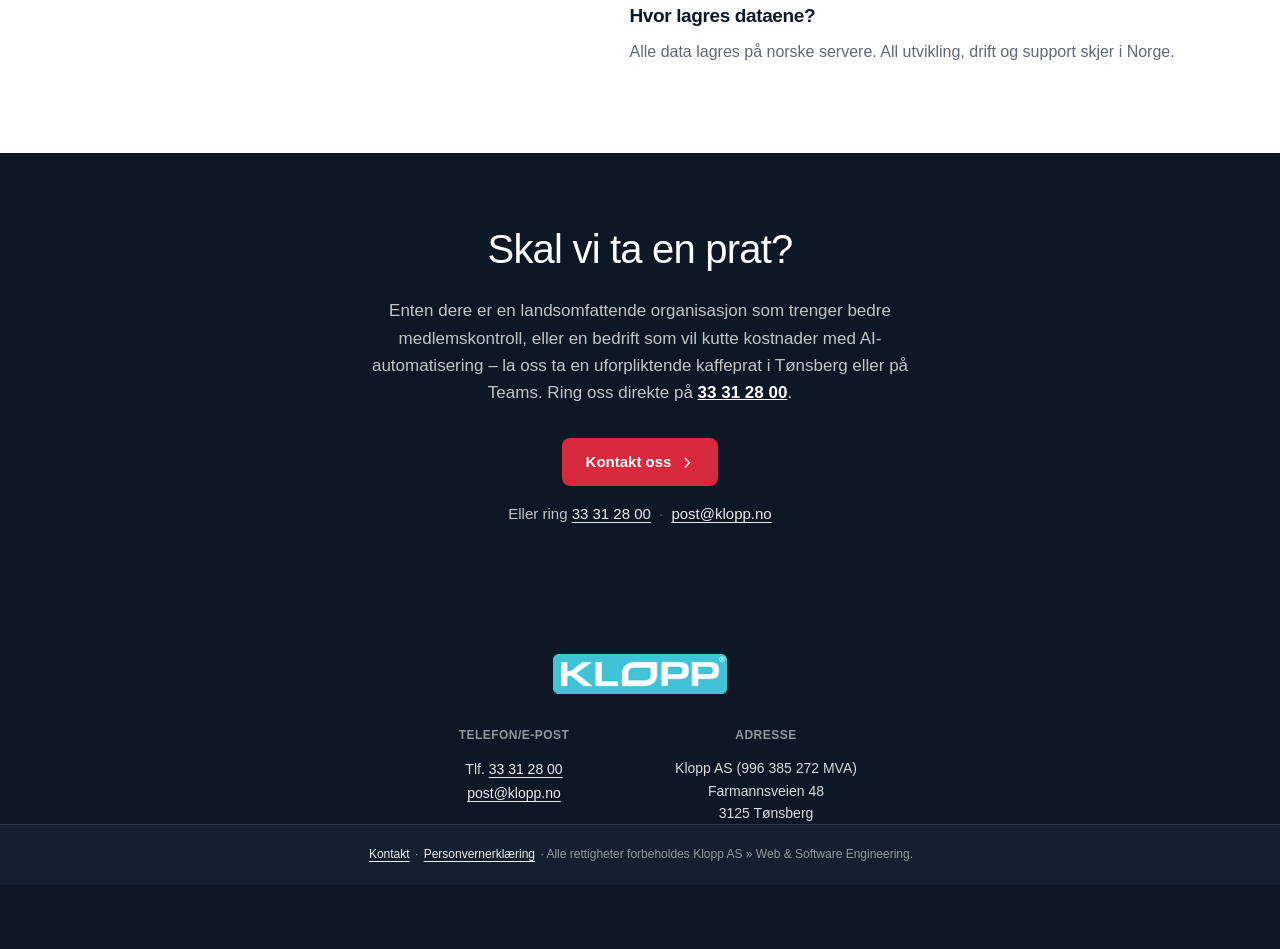
==== commit 639aa3de: "r056: wide desk hero image (v16: Regweb dashboard + code on laptop, Klopp mug, labelled binders) abo" ====
--- a/index.html
+++ b/index.html
@@ -212,33 +212,20 @@
         }
         </script>
         <style>
-            /* Denne siden: delt hero. Tekst og knapper til venstre, bildet til høyre, slik at overskrift,
-               knapper og bilde er synlige samtidig på en vanlig laptop (før lå overskriften under folden
-               på 1440×900). Under 900 px ligger bildet øverst som et 1:1-utsnitt. */
-            .masthead-card { grid-template-columns: minmax(0, 1fr) minmax(0, 1fr); min-height: 0; }
-            .masthead-media { position: relative; }
-            /* Utsnitt: 67 % på desktop viser mannen i marineblått, damen i grått og mannen til høyre; 58 % på
-               mobil (1:1) er utsnittet Richard valgte 2026-10-14. */
-            .masthead-media img { position: absolute; inset: 0; width: 100%; height: 100%; object-fit: cover; object-position: 67% 40%; }
+            /* r056: bredt hero-bilde over hele flaten (kontorskrivebord med Regweb på laptopen), overskrift og tekst under.
+               Bildet er 2,58:1; på mobil beskjæres det til laptop og kopp (object-position). */
+            .masthead-wide { padding: var(--nav-height) 0 var(--space-7); }
+            .masthead-hero { position: relative; width: 100%; overflow: hidden; background: #d9d6d8; }
+            .masthead-hero img { display: block; width: 100%; height: auto; aspect-ratio: 3200 / 1242; object-fit: cover; object-position: 40% 50%; }
+            .masthead-hero::after { content: ""; position: absolute; inset: 0; background: transparent; pointer-events: none; transition: background var(--duration-base) var(--ease-out); }
+            :root[data-theme="dark"] .masthead-hero::after { background: rgba(0, 0, 0, 0.32); }
+            @media (prefers-color-scheme: dark) { :root:not([data-theme="light"]) .masthead-hero::after { background: rgba(0, 0, 0, 0.32); } }
+            .masthead-below { display: grid; grid-template-columns: minmax(0, 1.1fr) minmax(0, 1fr); gap: var(--space-8); align-items: start; padding-top: var(--space-7); }
+            .masthead-below .masthead-heading { margin-top: var(--space-3); }
+            .masthead-below-text .masthead-subheading { margin-top: 0; }
             @media (max-width: 900px) {
-                .masthead-card { grid-template-columns: minmax(0, 1fr); }
-                .masthead-media { min-height: 0; height: clamp(300px, 92vw, 440px); order: -1; }
-                .masthead-media img { object-position: 58% 40%; }
-            }
-            /* The photo itself is a bright white-walled office — fine in light mode, but jarring
-               dropped straight into a dark page. A flat dark tint (not a gradient, since the whole
-               frame needs it evenly) keeps it readable as "the same page" once dark mode is on. */
-            .masthead-media::after {
-                content: "";
-                position: absolute;
-                inset: 0;
-                background: transparent;
-                pointer-events: none;
-                transition: background var(--duration-base) var(--ease-out);
-            }
-            :root[data-theme="dark"] .masthead-media::after { background: rgba(0, 0, 0, 0.45); }
-            @media (prefers-color-scheme: dark) {
-                :root:not([data-theme="light"]) .masthead-media::after { background: rgba(0, 0, 0, 0.45); }
+                .masthead-hero img { height: clamp(260px, 72vw, 380px); aspect-ratio: auto; object-position: 30% 50%; }
+                .masthead-below { grid-template-columns: minmax(0, 1fr); gap: var(--space-5); padding-top: var(--space-6); }
             }
             .masthead-content { order: 0; }
             .teaser-card-more { margin: var(--space-3) 0 0; font-size: 14px; }
@@ -251,7 +238,6 @@
             .logo-strip .logobar { flex: 1 1 auto; margin: 0; }
             .logo-strip .logobar img { max-height: 30px; }
             @media (max-width: 900px) { .logo-strip { flex-direction: column; align-items: stretch; gap: var(--space-4); } }
-            .masthead { padding-bottom: var(--space-7); }
             .audience-band { background: #eef3f8; padding: var(--space-8) 0 var(--space-9); }
             :root[data-theme="dark"] .audience-band { background: var(--color-bg-elevated); }
             @media (prefers-color-scheme: dark) { :root:not([data-theme="light"]) .audience-band { background: var(--color-bg-elevated); } }
@@ -561,23 +547,25 @@
         </nav>
 
         <main id="main">
-        <header class="masthead">
-            <div class="container">
-                <div class="masthead-card">
-                    <div class="masthead-content">
+        <header class="masthead masthead-wide">
+            <div class="masthead-hero">
+                <picture>
+                    <source srcset="assets/img/klopp-hero-kontor-1200.webp 1200w, assets/img/klopp-hero-kontor-1600.webp 1600w, assets/img/klopp-hero-kontor-2400.webp 2400w, assets/img/klopp-hero-kontor-3200.webp 3200w" sizes="(max-width: 900px) 200vw, 100vw" type="image/webp" />
+                    <img src="assets/img/klopp-hero-kontor-1600.jpg" srcset="assets/img/klopp-hero-kontor-1200.jpg 1200w, assets/img/klopp-hero-kontor-1600.jpg 1600w, assets/img/klopp-hero-kontor-2400.jpg 2400w, assets/img/klopp-hero-kontor-3200.jpg 3200w" sizes="(max-width: 900px) 200vw, 100vw" alt="Skrivebord med bærbar PC som viser Regweb medlemssystem, en kopp med XReg-logoen og permer merket Likepersonslogg og Regweb" width="3200" height="1242" fetchpriority="high" />
+                </picture>
+            </div>
+            <div class="container">
+                <div class="masthead-below">
+                    <div class="masthead-below-title">
                         <span class="eyebrow-dot"><span class="dot"></span>Klopp AS · Etablert 2011</span>
                         <h1 class="masthead-heading">Utvikling av digitale produkter – web, app og AI-agenter</h1>
+                    </div>
+                    <div class="masthead-below-text">
                         <p class="masthead-subheading">Klopp AS er et norsk IT-selskap i Tønsberg. Vi står bak <a class="hero-link" href="/regweb/">Regweb</a>, <a class="hero-link" href="/medlem123/">Medlem123</a>, <a class="hero-link" href="/likepersonslogg/">Likepersonslogg</a> og <a class="hero-link" href="https://xreg.no/" target="_blank" rel="noopener">XReg<span class="sr-only"> (åpner i ny fane)</span></a>, og leverer i tillegg skreddersydde webapplikasjoner, <a class="hero-link" href="/ai-agenter/">AI-agenter</a> og systemintegrasjoner til bedrifter og offentlig sektor. All utvikling, drift og support skjer internt — ingen del er satt bort.</p>
                         <div class="masthead-cta">
                             <a class="btn btn-navy" href="#produkter">Se våre systemer og tjenester <svg class="icon" viewBox="0 0 16 16" width="1em" height="1em" fill="currentColor" aria-hidden="true"><path d="M8 3.5a.75.75 0 0 1 .75.75v6.69l2.47-2.47a.75.75 0 1 1 1.06 1.06l-3.75 3.75a.75.75 0 0 1-1.06 0L3.72 9.53a.75.75 0 1 1 1.06-1.06l2.47 2.47V4.25A.75.75 0 0 1 8 3.5Z"/></svg></a>
                             <a class="btn btn-red" href="kontakt.html?tjeneste=Utvikling+av+digitalt+produkt">Diskuter et AI-/utviklingsprosjekt <svg class="icon" viewBox="0 0 16 16" width="1em" height="1em" fill="currentColor" aria-hidden="true"><path d="M6.22 3.22a.75.75 0 0 1 1.06 0l4.5 4.5a.75.75 0 0 1 0 1.06l-4.5 4.5a.75.75 0 1 1-1.06-1.06L10.19 8 6.22 4.03a.75.75 0 0 1 0-1.06Z"/></svg></a>
                         </div>
-                    </div>
-                    <div class="masthead-media">
-                        <picture>
-                            <source srcset="assets/img/klopp-forsidebilde-2027-800.webp 800w, assets/img/klopp-forsidebilde-2027-1200.webp 1200w, assets/img/klopp-forsidebilde-2027-1600.webp 1600w, assets/img/klopp-forsidebilde-2027-2336.webp 2336w" sizes="(max-width: 900px) 164vw, 1190px" type="image/webp" />
-                            <img src="assets/img/klopp-forsidebilde-2027-1200.jpg" srcset="assets/img/klopp-forsidebilde-2027-800.jpg 800w, assets/img/klopp-forsidebilde-2027-1200.jpg 1200w, assets/img/klopp-forsidebilde-2027-1600.jpg 1600w, assets/img/klopp-forsidebilde-2027-2336.jpg 2336w" sizes="(max-width: 900px) 164vw, 1190px" alt="Fire kolleger rundt et bord i et lyst kontor, med Regweb medlemssystem åpent på en laptop og Klopp-logo på kaffekoppen" width="1600" height="900" fetchpriority="high" />
-                        </picture>
                     </div>
                 </div>
 
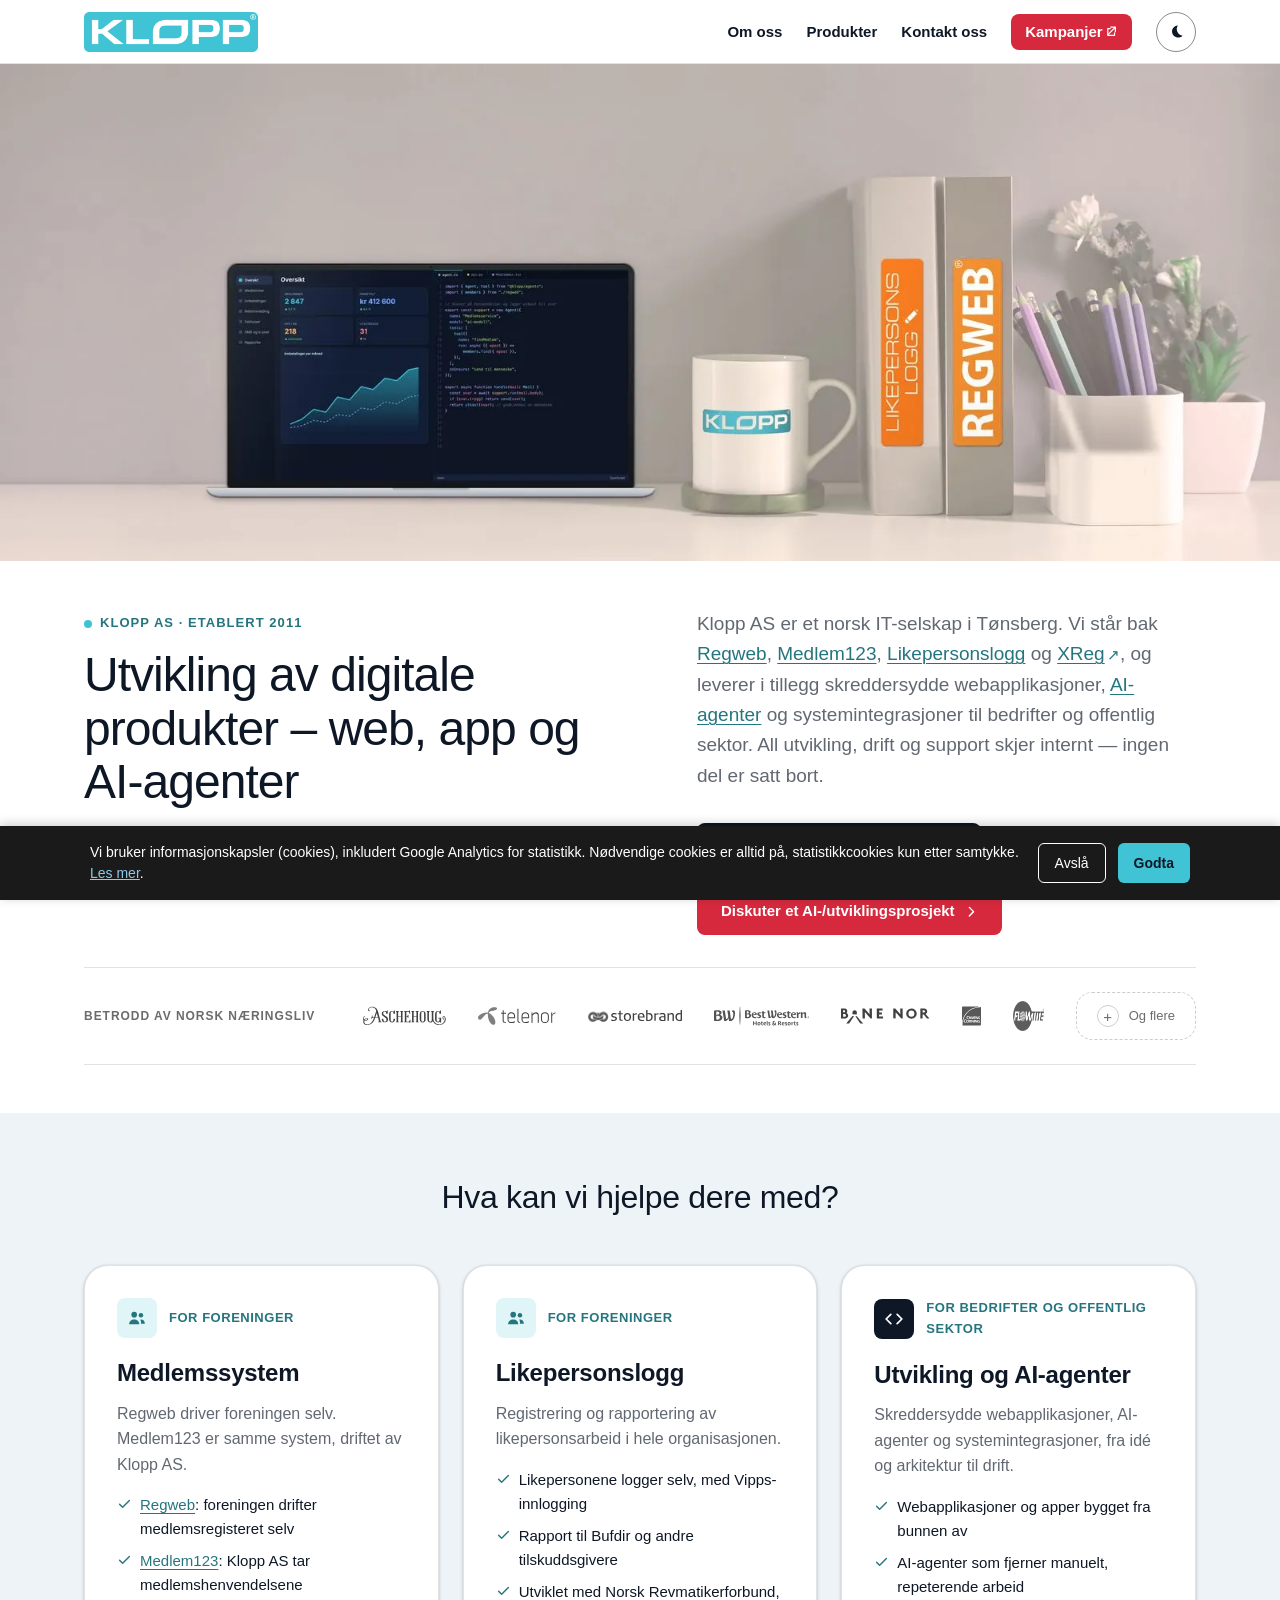
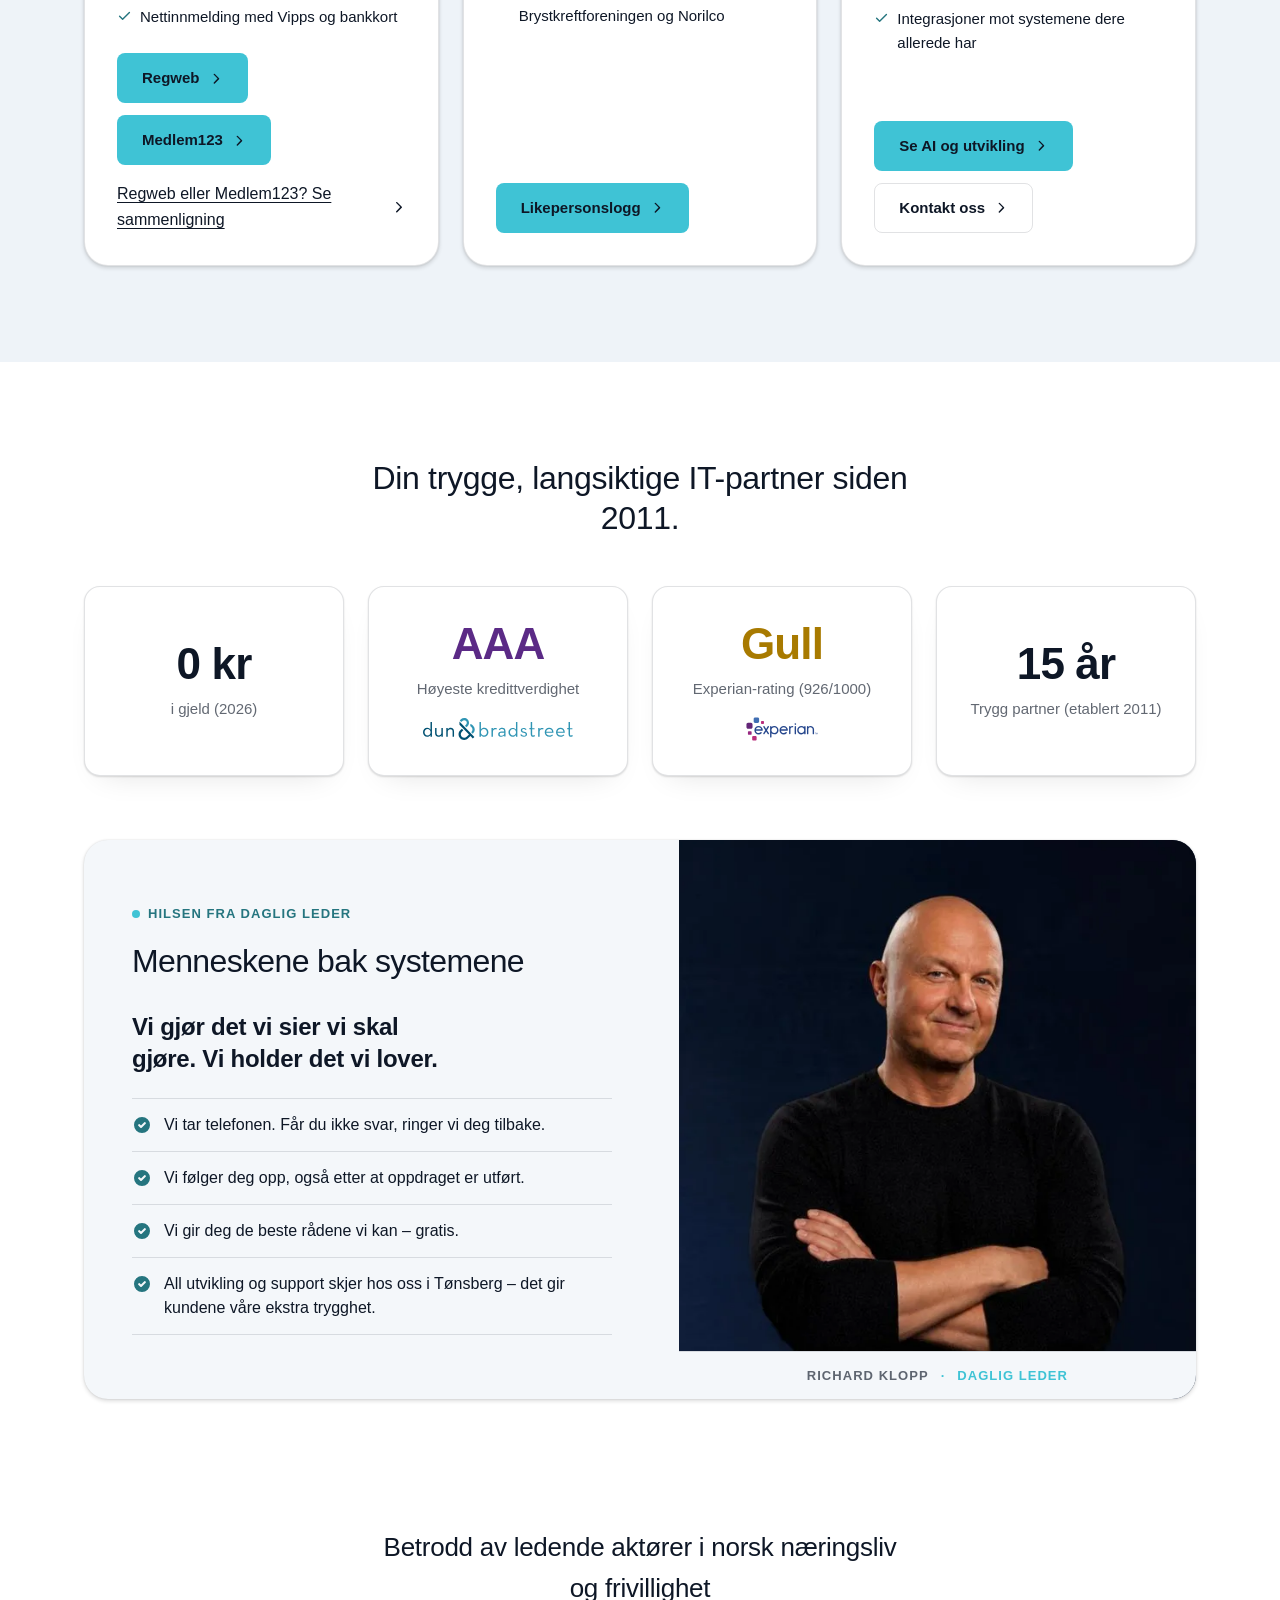
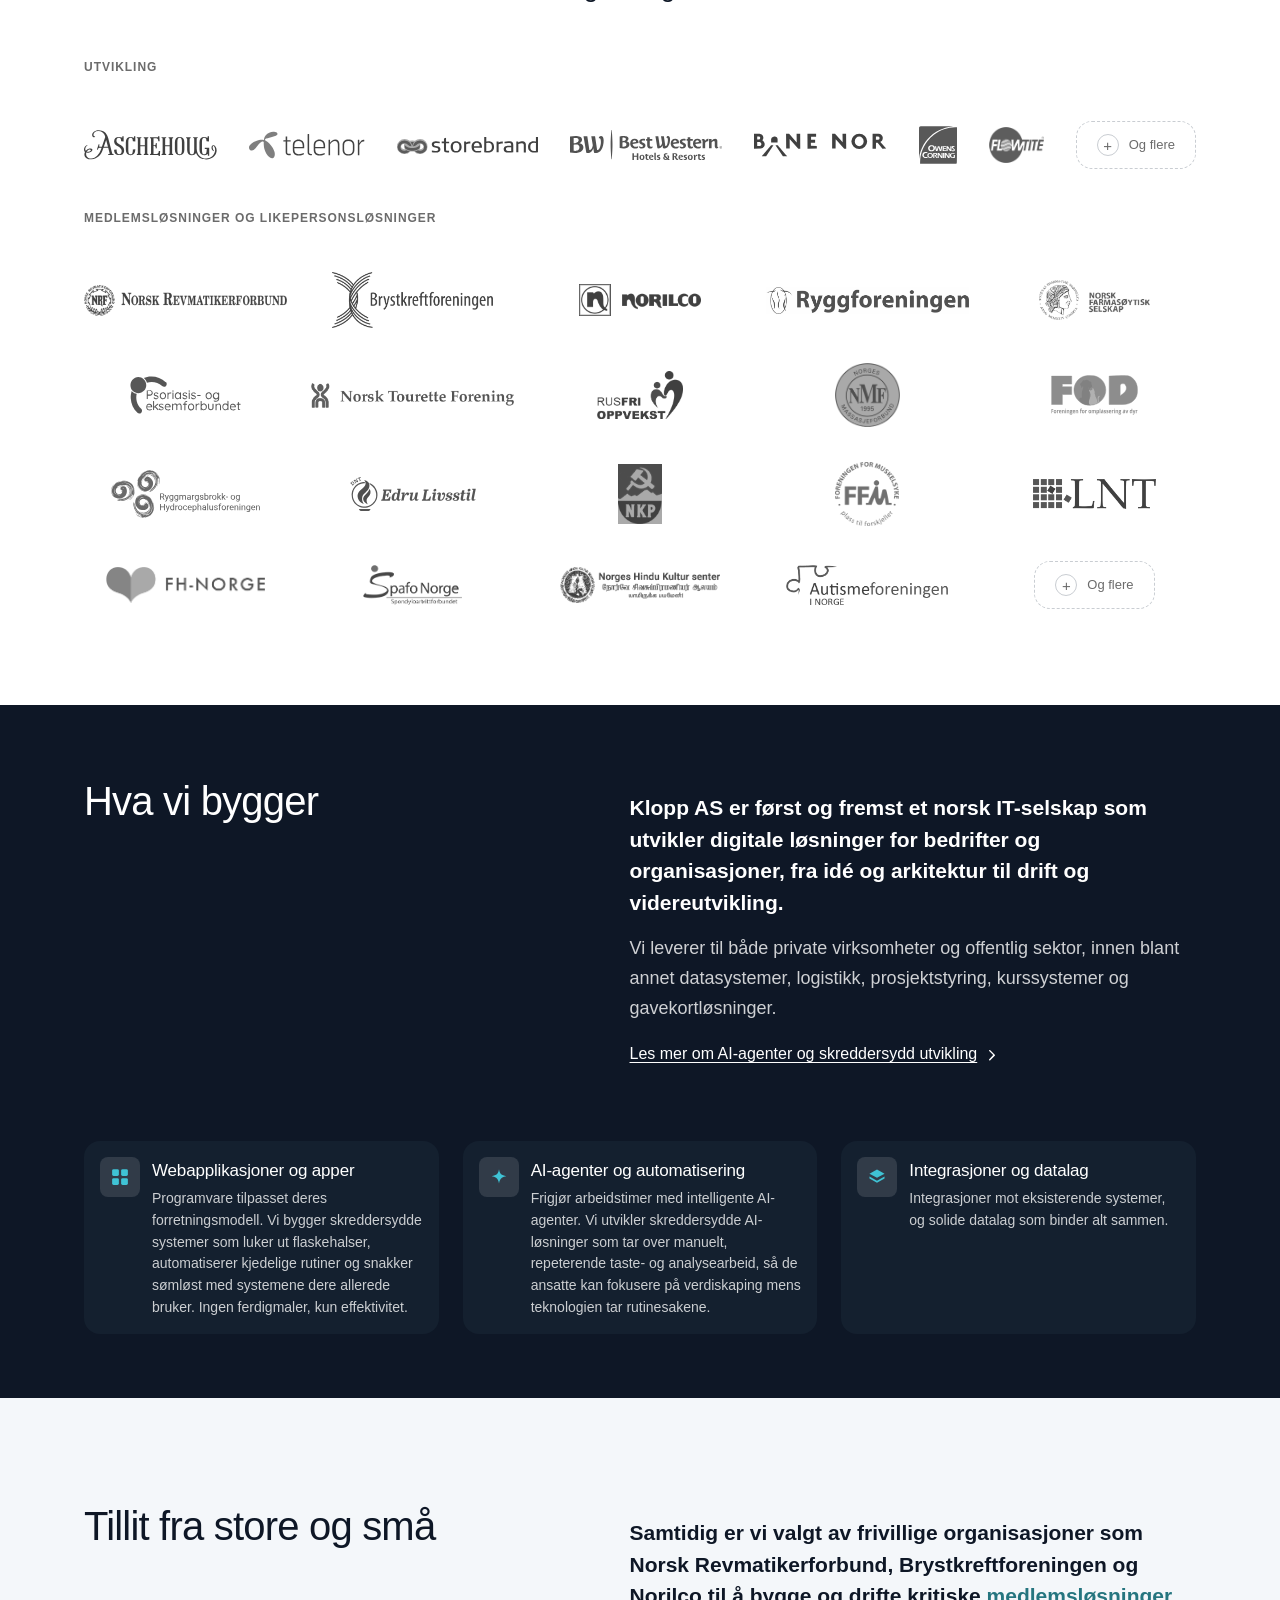
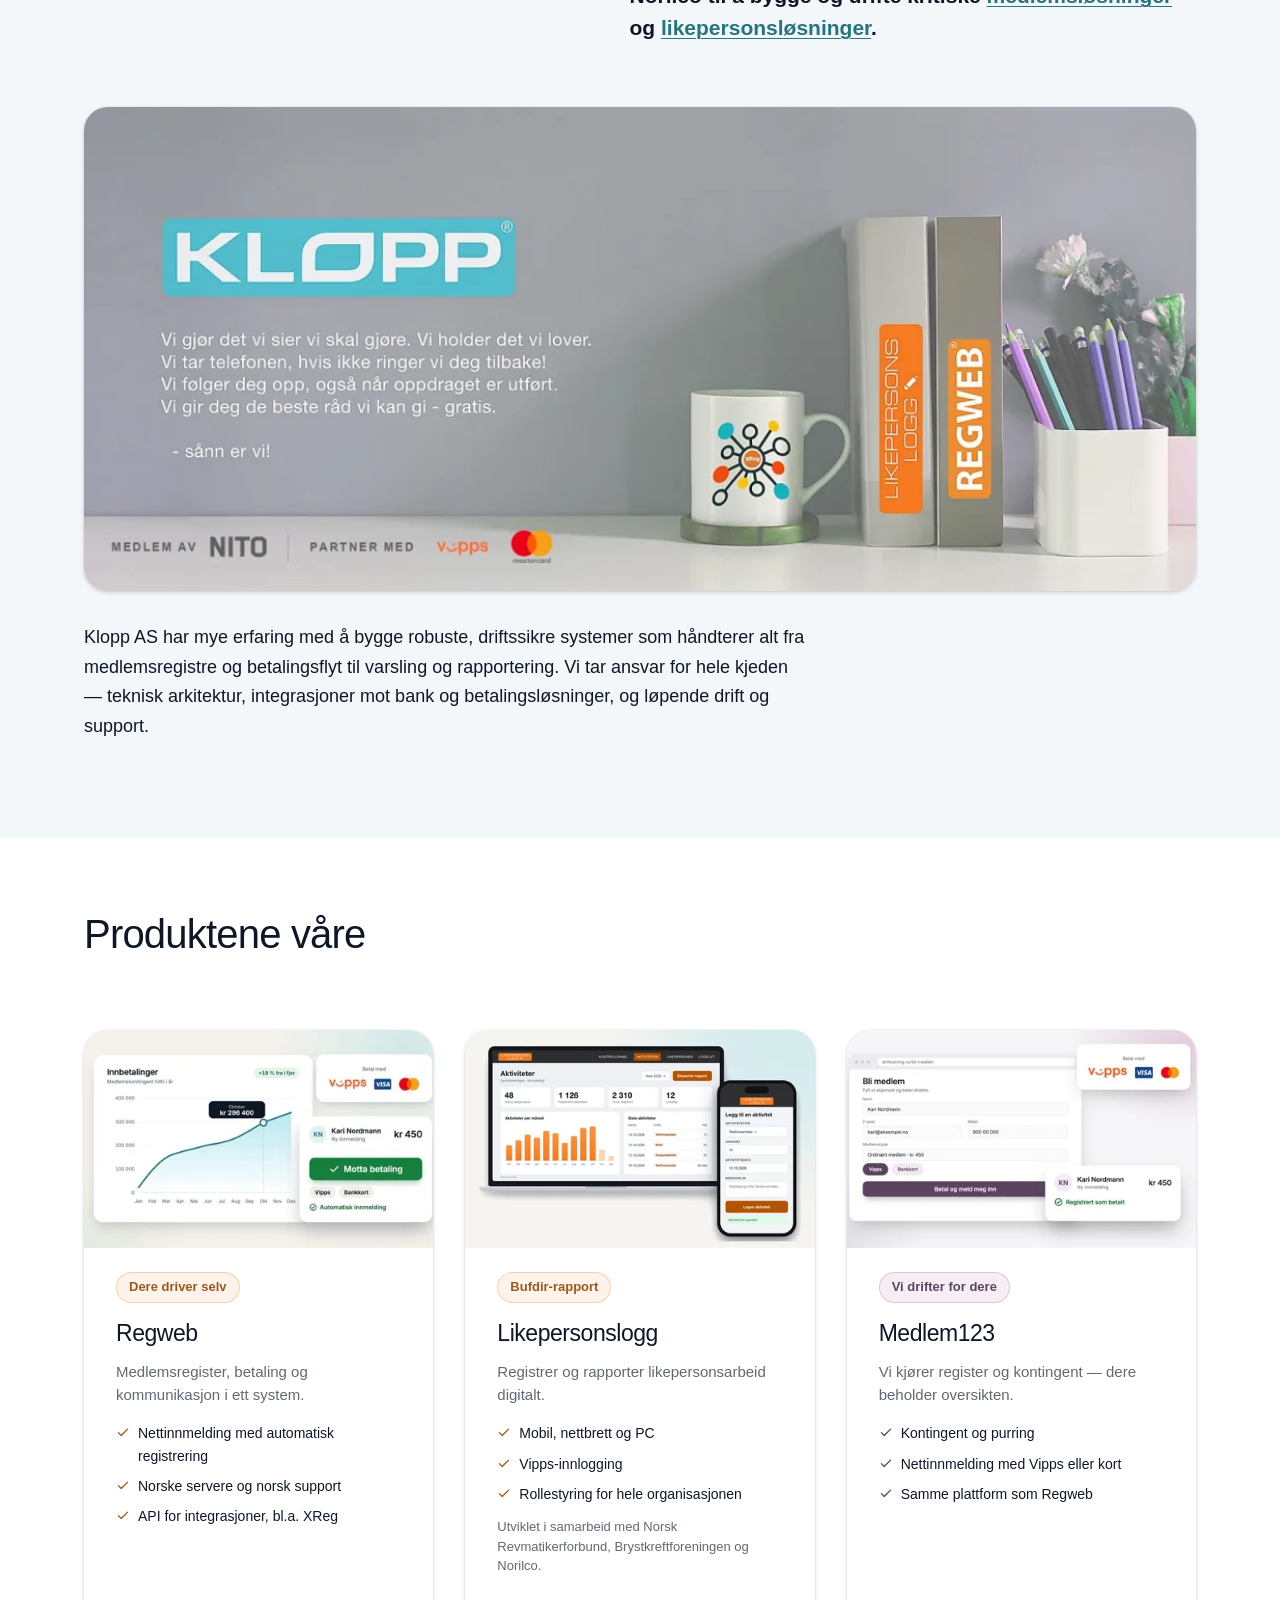
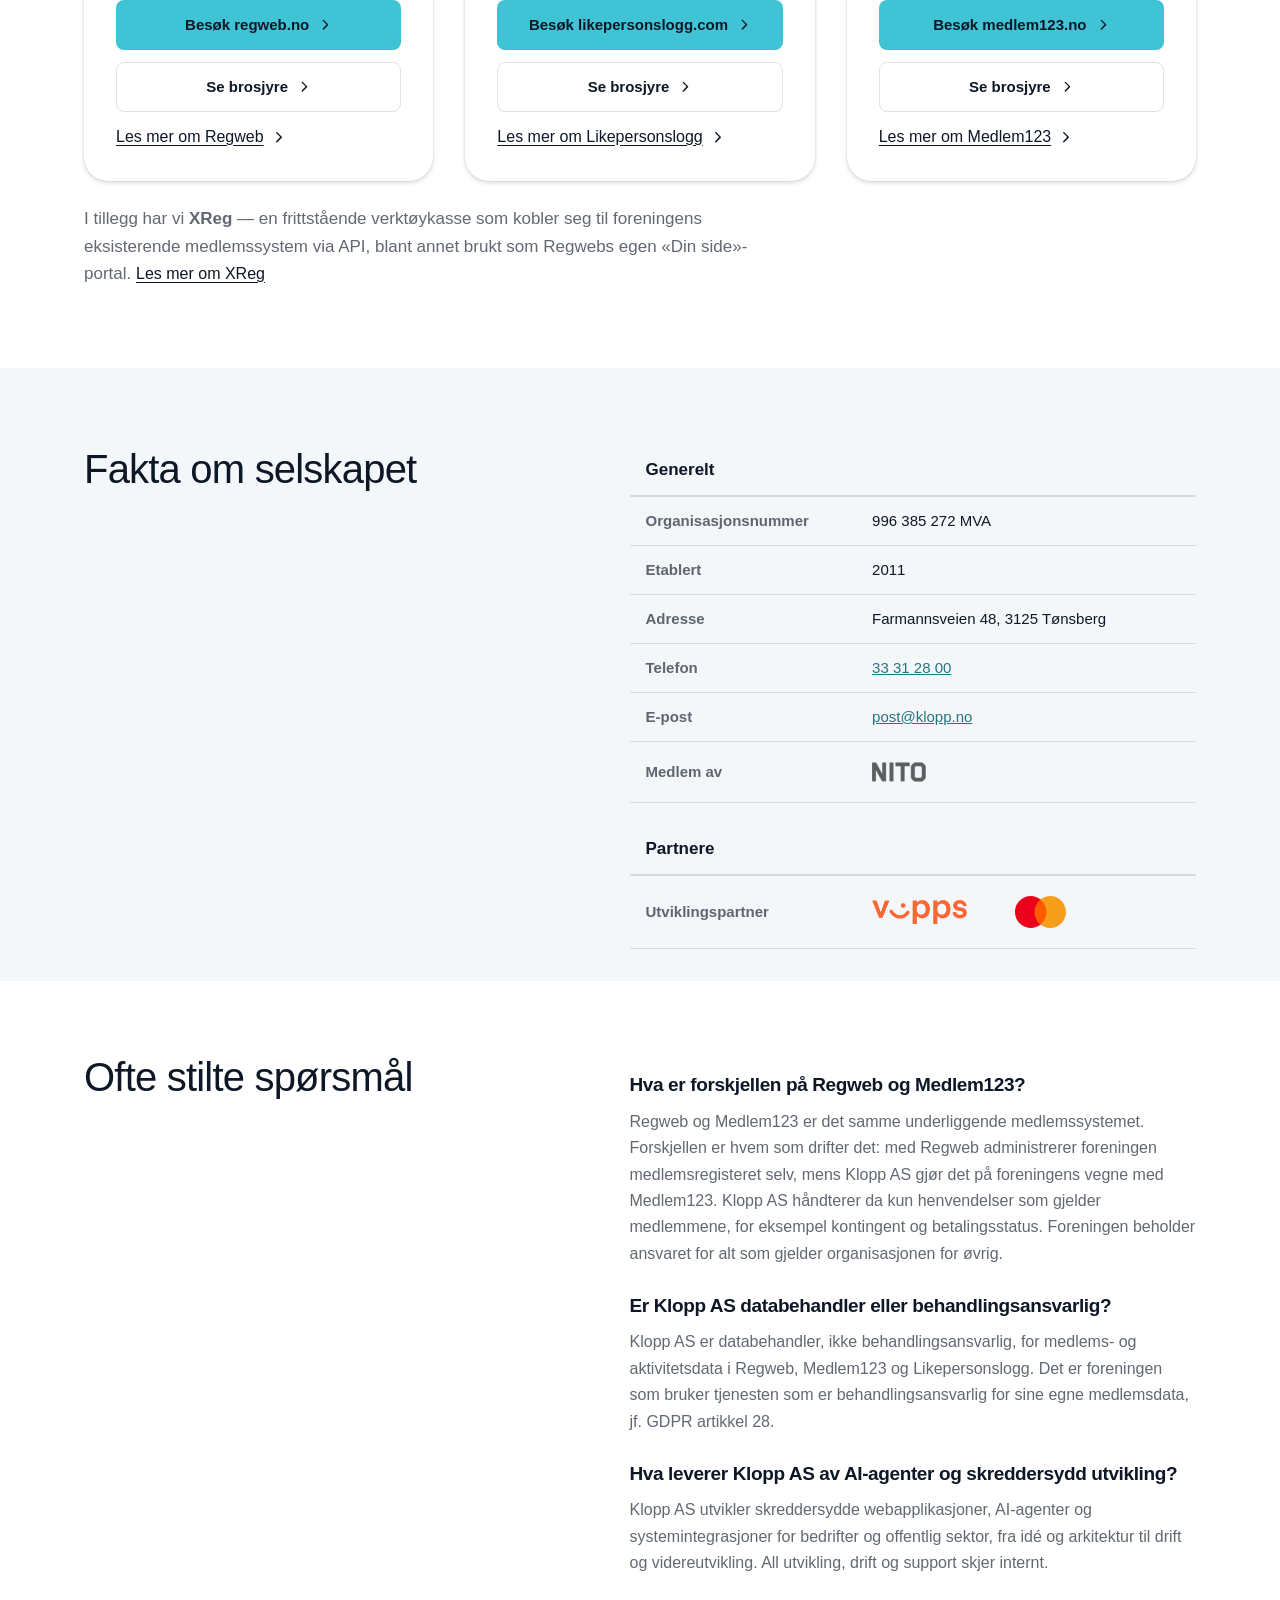
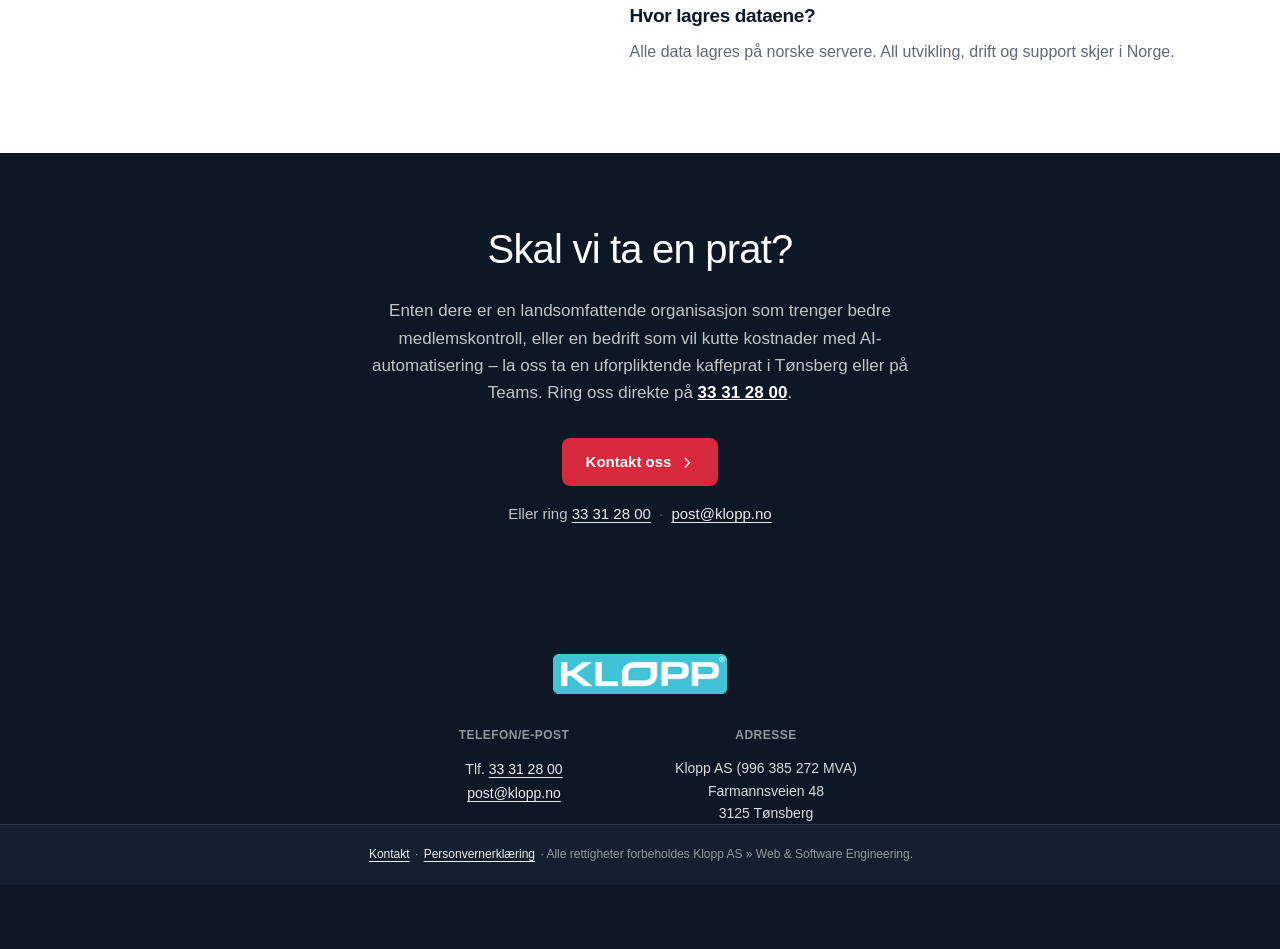
==== commit 2375c0ee: "r058: canonical Organization schema (taxID, sameAs incl. likepersonslogg.com), remove 'ett klikk' on" ====
--- a/index.html
+++ b/index.html
@@ -92,11 +92,12 @@
                 "name": "NITO"
             },
             "sameAs": [
-                "https://medlemssystem.no/om-klopp-as.html",
                 "https://www.proff.no/selskap/klopp-as/t%C3%B8nsberg/dataprogramvare-og-utvikling/IGH7ZSO009O",
                 "https://virksomhet.brreg.no/nb/oppslag/enheter/996385272",
                 "https://regweb.no/",
-                "https://medlem123.no/"
+                "https://medlem123.no/",
+                "https://likepersonslogg.com/",
+                "https://medlemssystem.no/om-klopp-as.html"
             ],
             "makesOffer": [
                 {
@@ -136,7 +137,7 @@
                     }
                 }
             ],
-            "taxID": "996385272MVA",
+            "taxID": "996385272",
             "contactPoint": {
                 "@type": "ContactPoint",
                 "telephone": "+47-33-31-28-00",
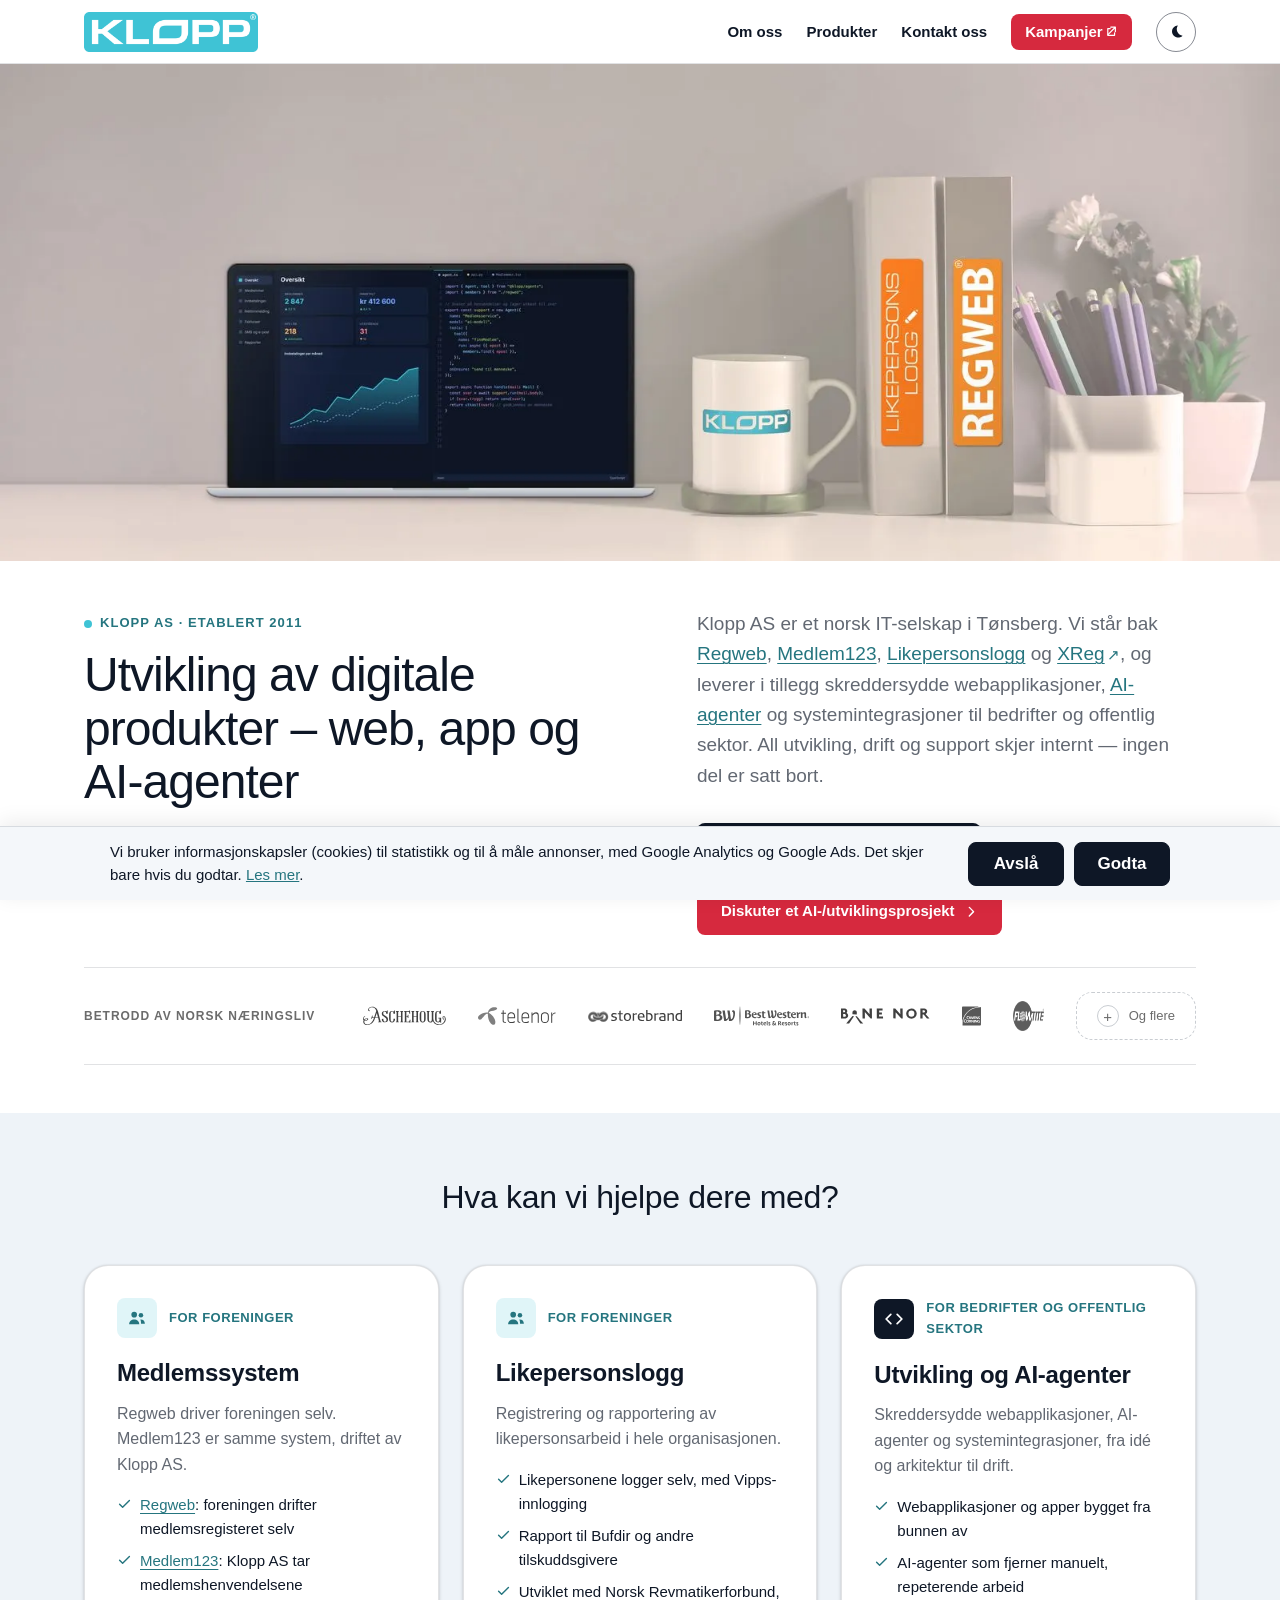
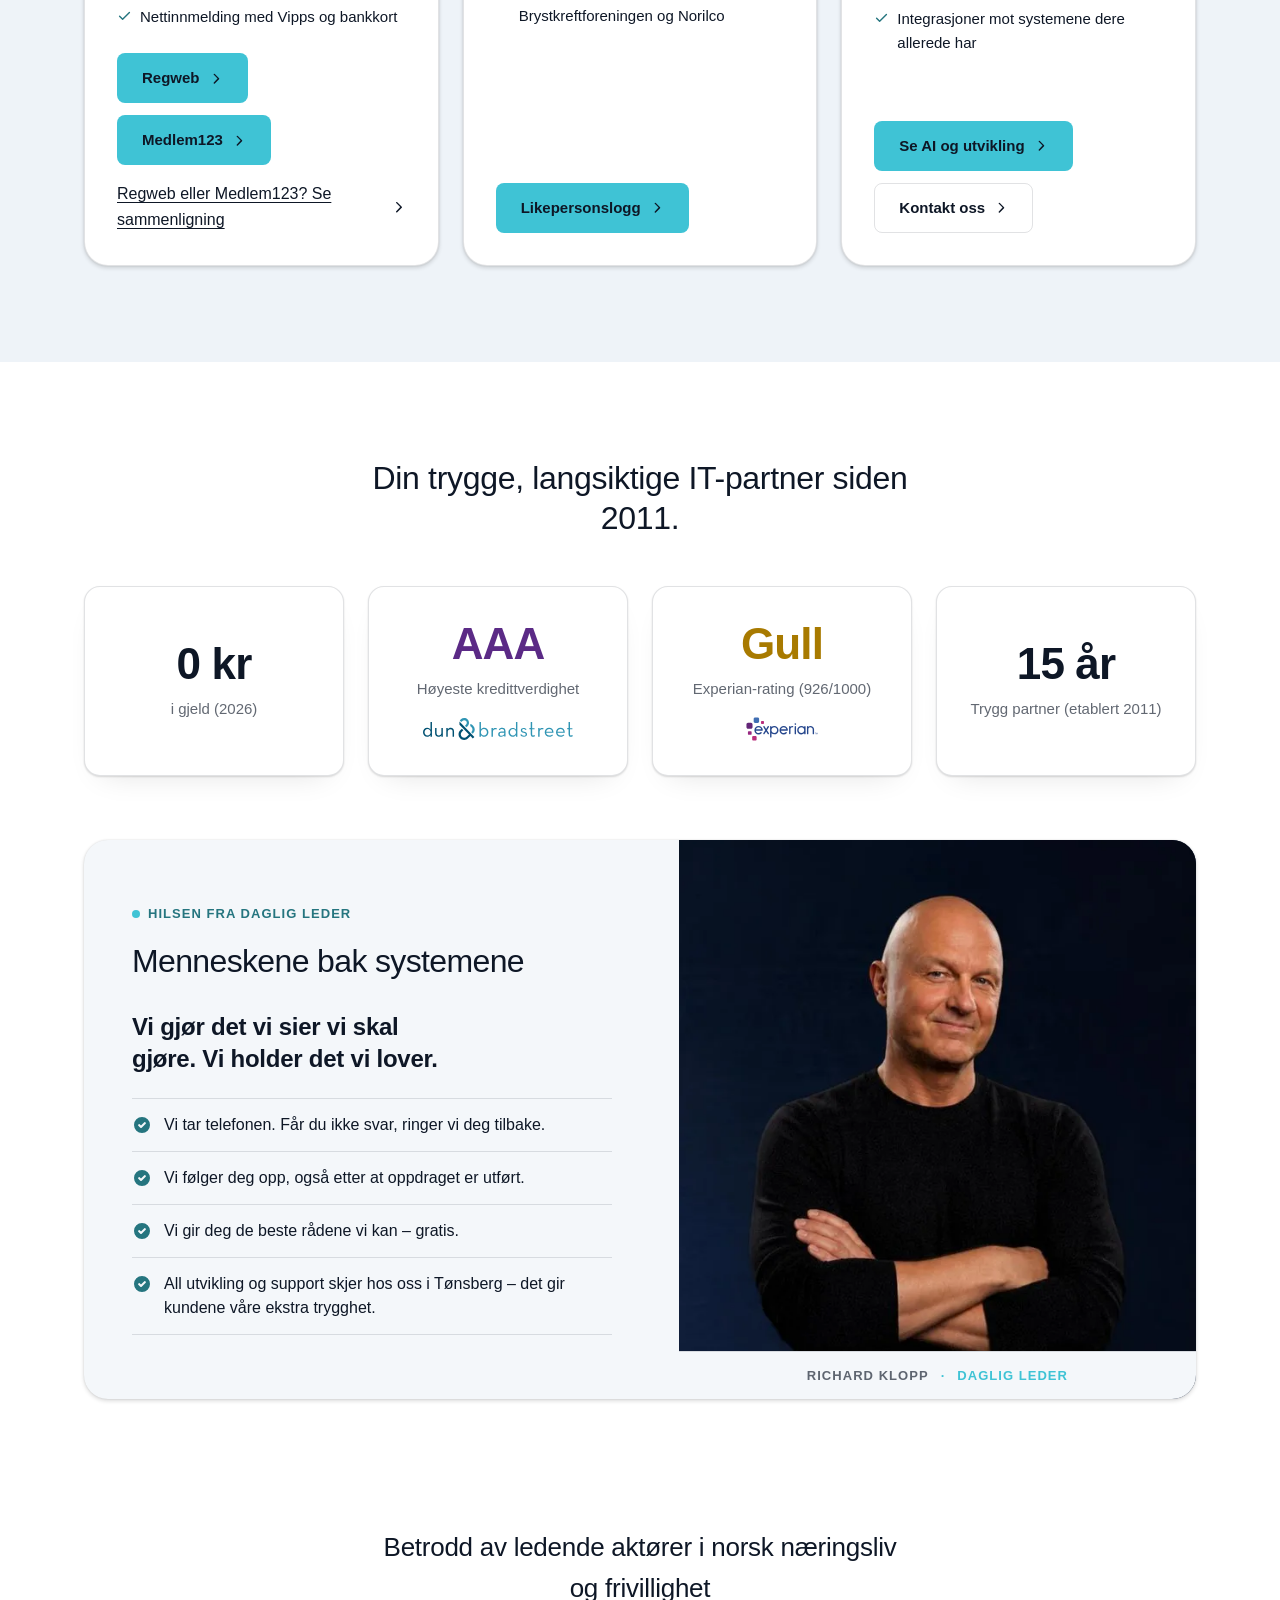
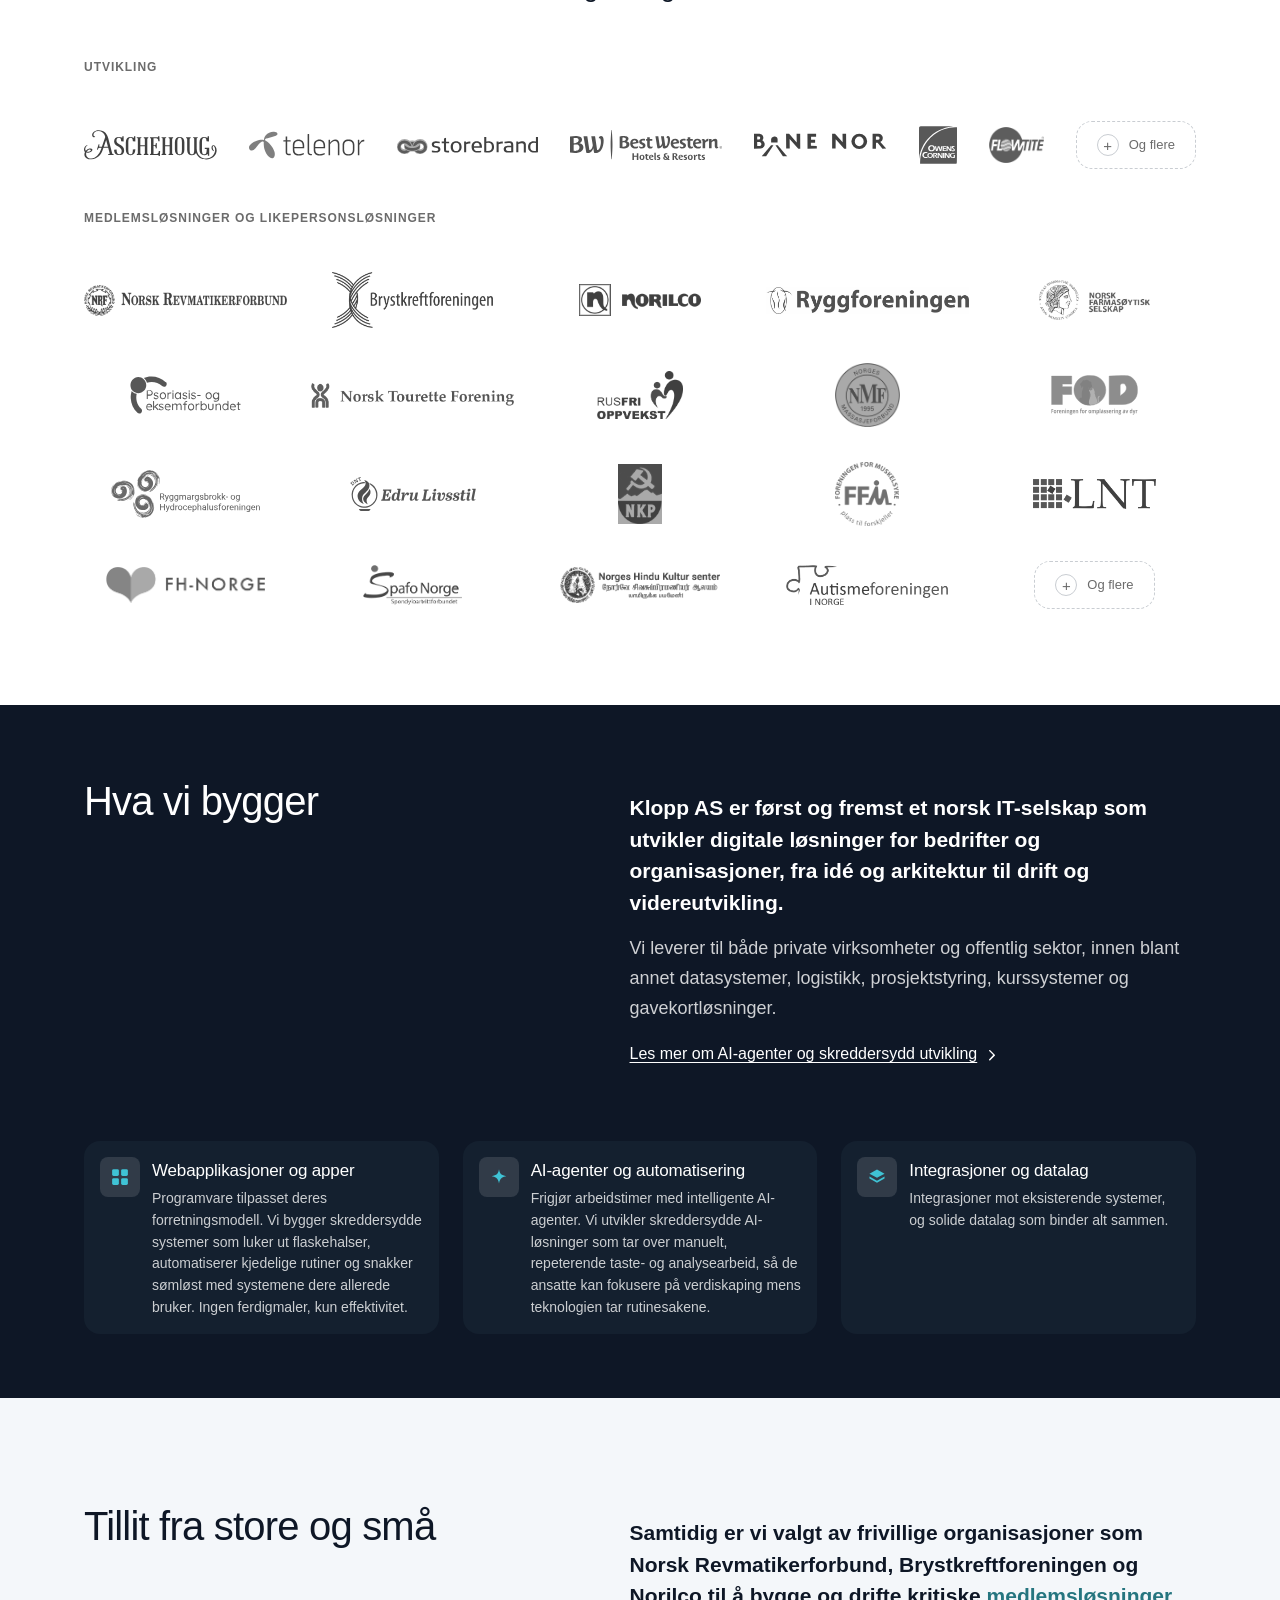
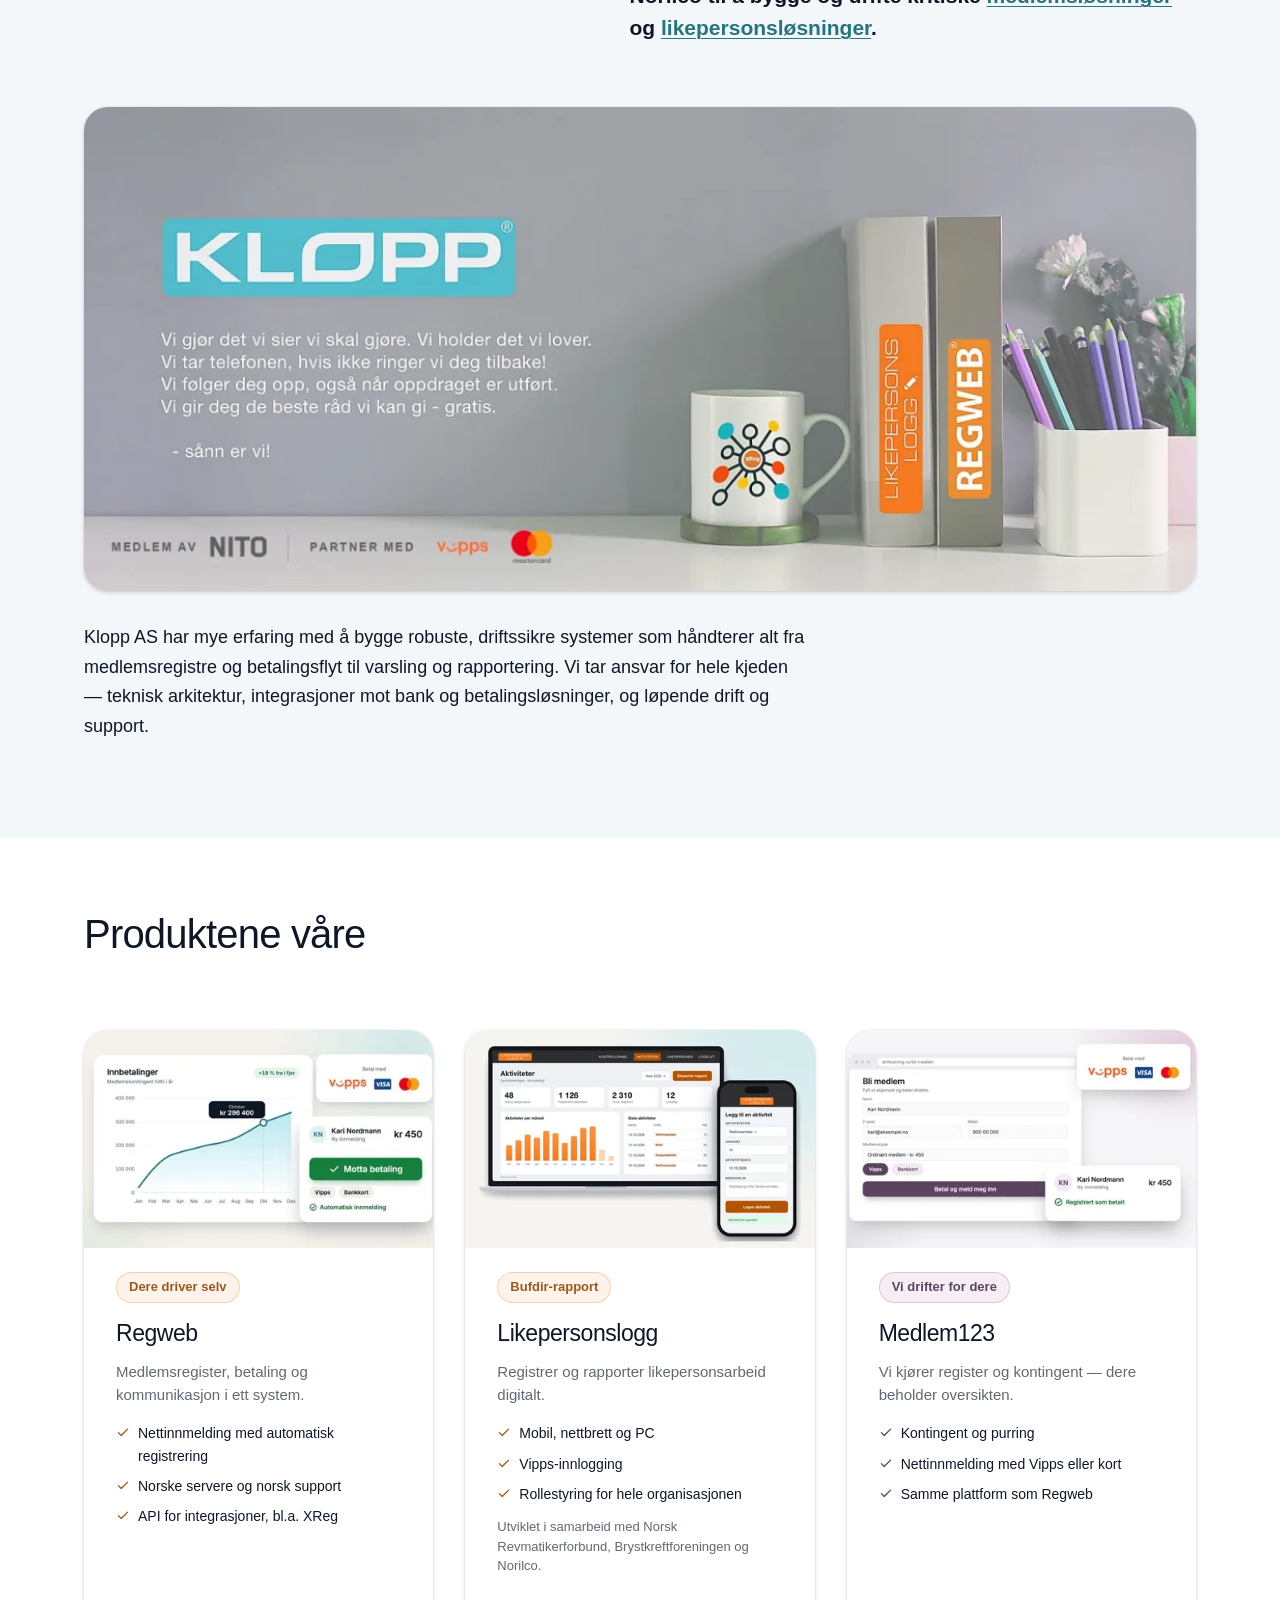
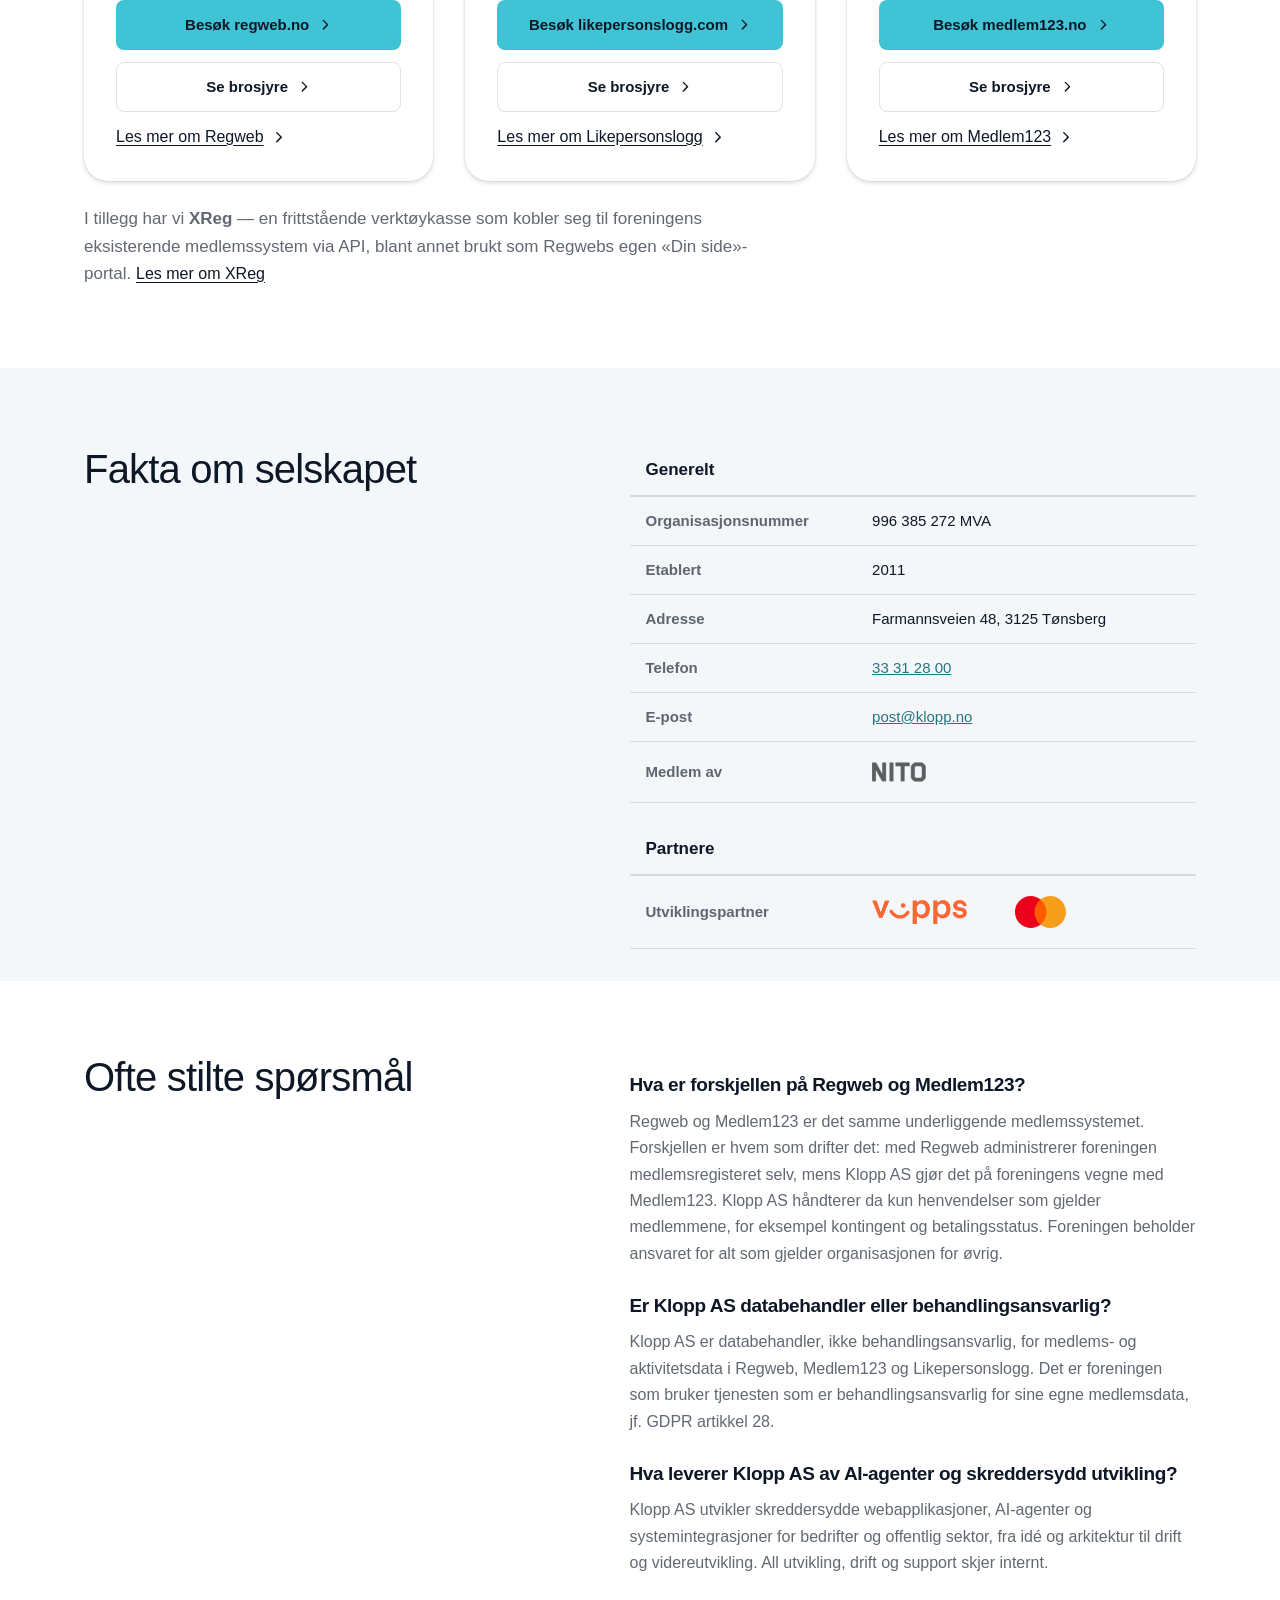
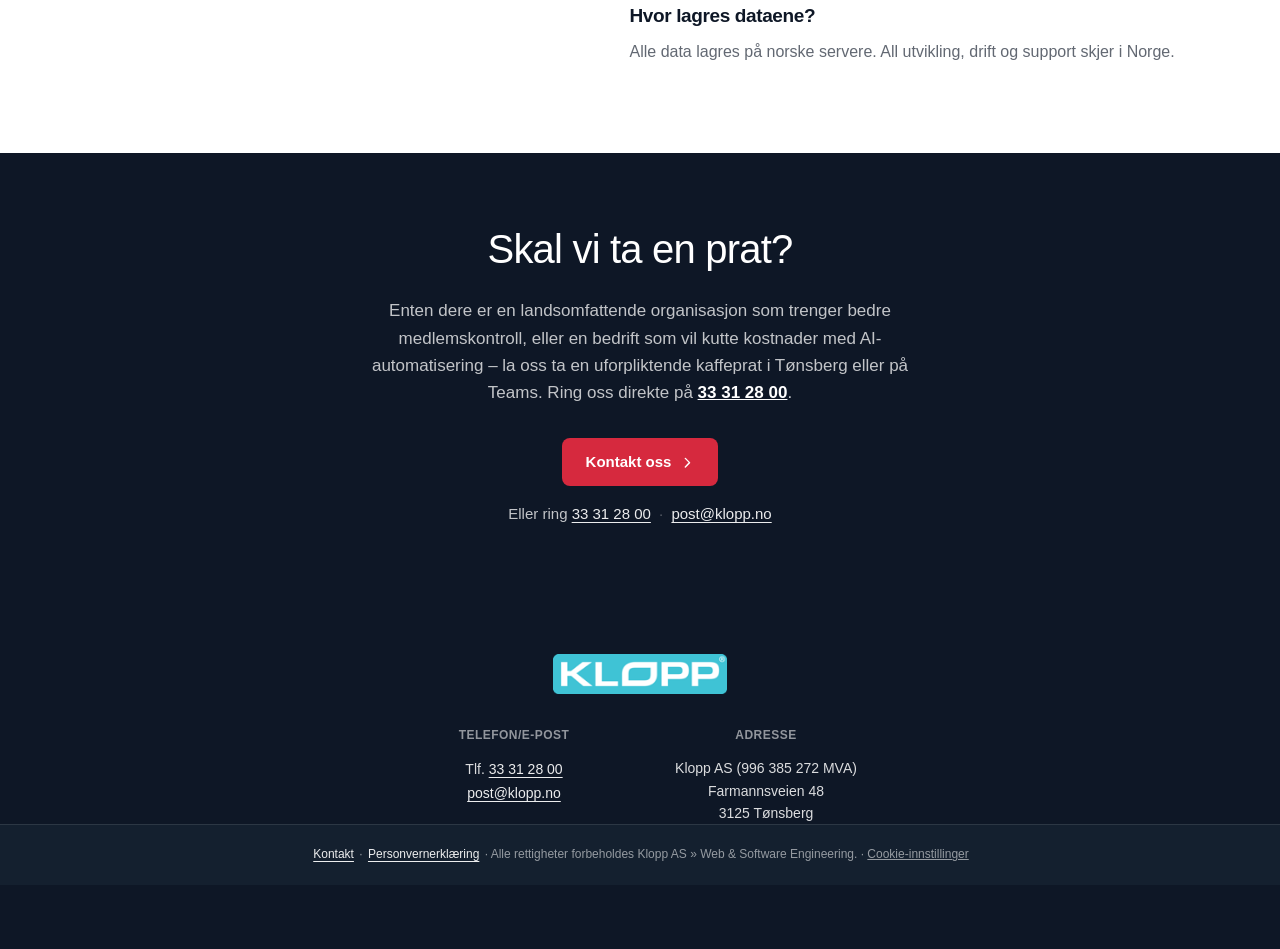
==== commit f1306321: "r059: consent banner with Consent Mode v2 on all pages, Google tag and Ads after consent, lead and c" ====
--- a/index.html
+++ b/index.html
@@ -23,7 +23,7 @@
         <meta name="twitter:image:alt" content="Fire kolleger rundt et bord i et lyst kontor, med Regweb medlemssystem på en laptop og Klopp-logo på kaffekoppen" />
         <meta name="color-scheme" content="light dark" />
         <meta name="referrer" content="strict-origin-when-cross-origin" />
-        <meta http-equiv="Content-Security-Policy" content="default-src 'self'; script-src 'self' https://www.googletagmanager.com; style-src 'self' 'unsafe-inline'; img-src 'self' data: https://www.google-analytics.com https://www.googletagmanager.com; font-src 'self' data:; connect-src 'self' https://www.google-analytics.com https://region1.google-analytics.com https://www.googletagmanager.com; base-uri 'self'; form-action 'self'; object-src 'none'" />
+        <meta http-equiv="Content-Security-Policy" content="default-src 'self'; script-src 'self' https://www.googletagmanager.com https://*.doubleclick.net; style-src 'self' 'unsafe-inline'; img-src 'self' data: https://www.google-analytics.com https://www.googletagmanager.com https://www.google.com https://googleads.g.doubleclick.net https://www.googleadservices.com https://*.doubleclick.net https://www.google.no; font-src 'self' data:; connect-src 'self' https://www.google-analytics.com https://region1.google-analytics.com https://www.googletagmanager.com https://*.google-analytics.com https://*.analytics.google.com https://www.google.com https://googleads.g.doubleclick.net https://www.googleadservices.com https://*.doubleclick.net https://www.google.no; base-uri 'self'; form-action 'self'; object-src 'none'; frame-src https://td.doubleclick.net https://www.googletagmanager.com https://*.doubleclick.net" />
         <script src="js/theme-init.js"></script>
         <title>Klopp AS — AI-agenter, medlemssystem, Likepersonslogg, Tønsberg</title>
         <link rel="icon" type="image/x-icon" href="assets/img/favicon.ico" />
@@ -393,49 +393,6 @@
                 justify-content: center;
             }
             @media (max-width: 767px) { .footer-grid-compact { grid-template-columns: 1fr; justify-content: normal; } }
-            .consent-banner {
-                position: fixed;
-                left: 0; right: 0; bottom: 0;
-                z-index: 999;
-                background: #1a1a1a;
-                color: #fff;
-                padding: var(--space-4) var(--space-5);
-                box-shadow: 0 -2px 10px rgba(0, 0, 0, 0.2);
-            }
-            .consent-banner[hidden] { display: none; }
-            .consent-banner-inner {
-                max-width: 1100px;
-                margin: 0 auto;
-                display: flex;
-                flex-wrap: wrap;
-                align-items: center;
-                gap: var(--space-4);
-                justify-content: space-between;
-            }
-            .consent-banner-text { flex: 1 1 320px; font-size: 14px; line-height: 1.5; }
-            .consent-banner-text a { color: #8ecae6; }
-            .consent-banner-actions { flex: 0 0 auto; display: flex; gap: var(--space-3); }
-            .consent-btn-refuse {
-                background: transparent;
-                color: #fff;
-                border: 1px solid #fff;
-                border-radius: var(--radius-sm);
-                padding: var(--space-2) var(--space-4);
-                cursor: pointer;
-                font: inherit;
-                font-size: 14px;
-            }
-            .consent-btn-accept {
-                background: var(--accent-blue);
-                color: var(--navy);
-                border: none;
-                border-radius: var(--radius-sm);
-                padding: var(--space-2) var(--space-4);
-                cursor: pointer;
-                font: inherit;
-                font-size: 14px;
-                font-weight: 600;
-            }
 
             /* Runde: to veier inn, soliditetsbånd, enterprise-seksjon, røde/navy knapper */
             .btn-navy { background: var(--navy); color: #ffffff; }
@@ -922,17 +879,8 @@
             </div>
         </footer>
 
-        <div class="consent-banner" id="klopp-consent-banner" hidden>
-            <div class="consent-banner-inner">
-                <span class="consent-banner-text">Vi bruker informasjonskapsler (cookies), inkludert Google Analytics for statistikk. Nødvendige cookies er alltid på, statistikkcookies kun etter samtykke. <a href="personvern.html">Les mer</a>.</span>
-                <span class="consent-banner-actions">
-                    <button type="button" id="klopp-consent-refuse" class="consent-btn-refuse">Avslå</button>
-                    <button type="button" id="klopp-consent-accept" class="consent-btn-accept">Godta</button>
-                </span>
-            </div>
-        </div>
 
         <script src="js/site.js"></script>
-        <script src="js/analytics.js"></script>
+        <script src="js/consent.js" defer></script>
     </body>
 </html>
--- a/css/site.css
+++ b/css/site.css
@@ -1304,3 +1304,16 @@
   font-size: 0.8em;
   text-decoration: none;
 }
+
+
+/* Samtykke (cookie-banner) */
+.consent-banner { position: fixed; left: 0; right: 0; bottom: 0; z-index: 1000; background: var(--color-bg-elevated, #f5f5f7); color: var(--color-text, #1d1d1f); border-top: 1px solid var(--color-border, rgba(0, 0, 0, 0.12)); box-shadow: 0 -4px 20px rgba(0, 0, 0, 0.08); }
+.consent-banner[hidden] { display: none; }
+.consent-banner-inner { max-width: 1100px; margin: 0 auto; padding: 14px 20px; display: flex; flex-wrap: wrap; gap: 12px 20px; align-items: center; justify-content: space-between; }
+.consent-banner-text { margin: 0; flex: 1 1 360px; font-size: 0.9375rem; line-height: 1.5; }
+.consent-banner-text a { color: var(--accent-text, inherit); text-decoration: underline; }
+.consent-banner-actions { display: flex; gap: 10px; }
+.consent-btn { min-height: 44px; min-width: 96px; padding: 0 20px; border: 1px solid var(--color-text, #1d1d1f); border-radius: var(--radius-full, 8px); background: var(--color-text, #1d1d1f); color: var(--color-bg, #fff); font: inherit; font-weight: 600; cursor: pointer; }
+.consent-btn:focus-visible, .consent-reopen:focus-visible { outline: 3px solid var(--accent-text, currentColor); outline-offset: 2px; }
+.consent-reopen { background: none; border: 0; padding: 0; margin: 0; font: inherit; color: inherit; text-decoration: underline; cursor: pointer; min-height: 24px; }
+@media (max-width: 560px) { .consent-banner-actions { width: 100%; } .consent-btn { flex: 1; } }
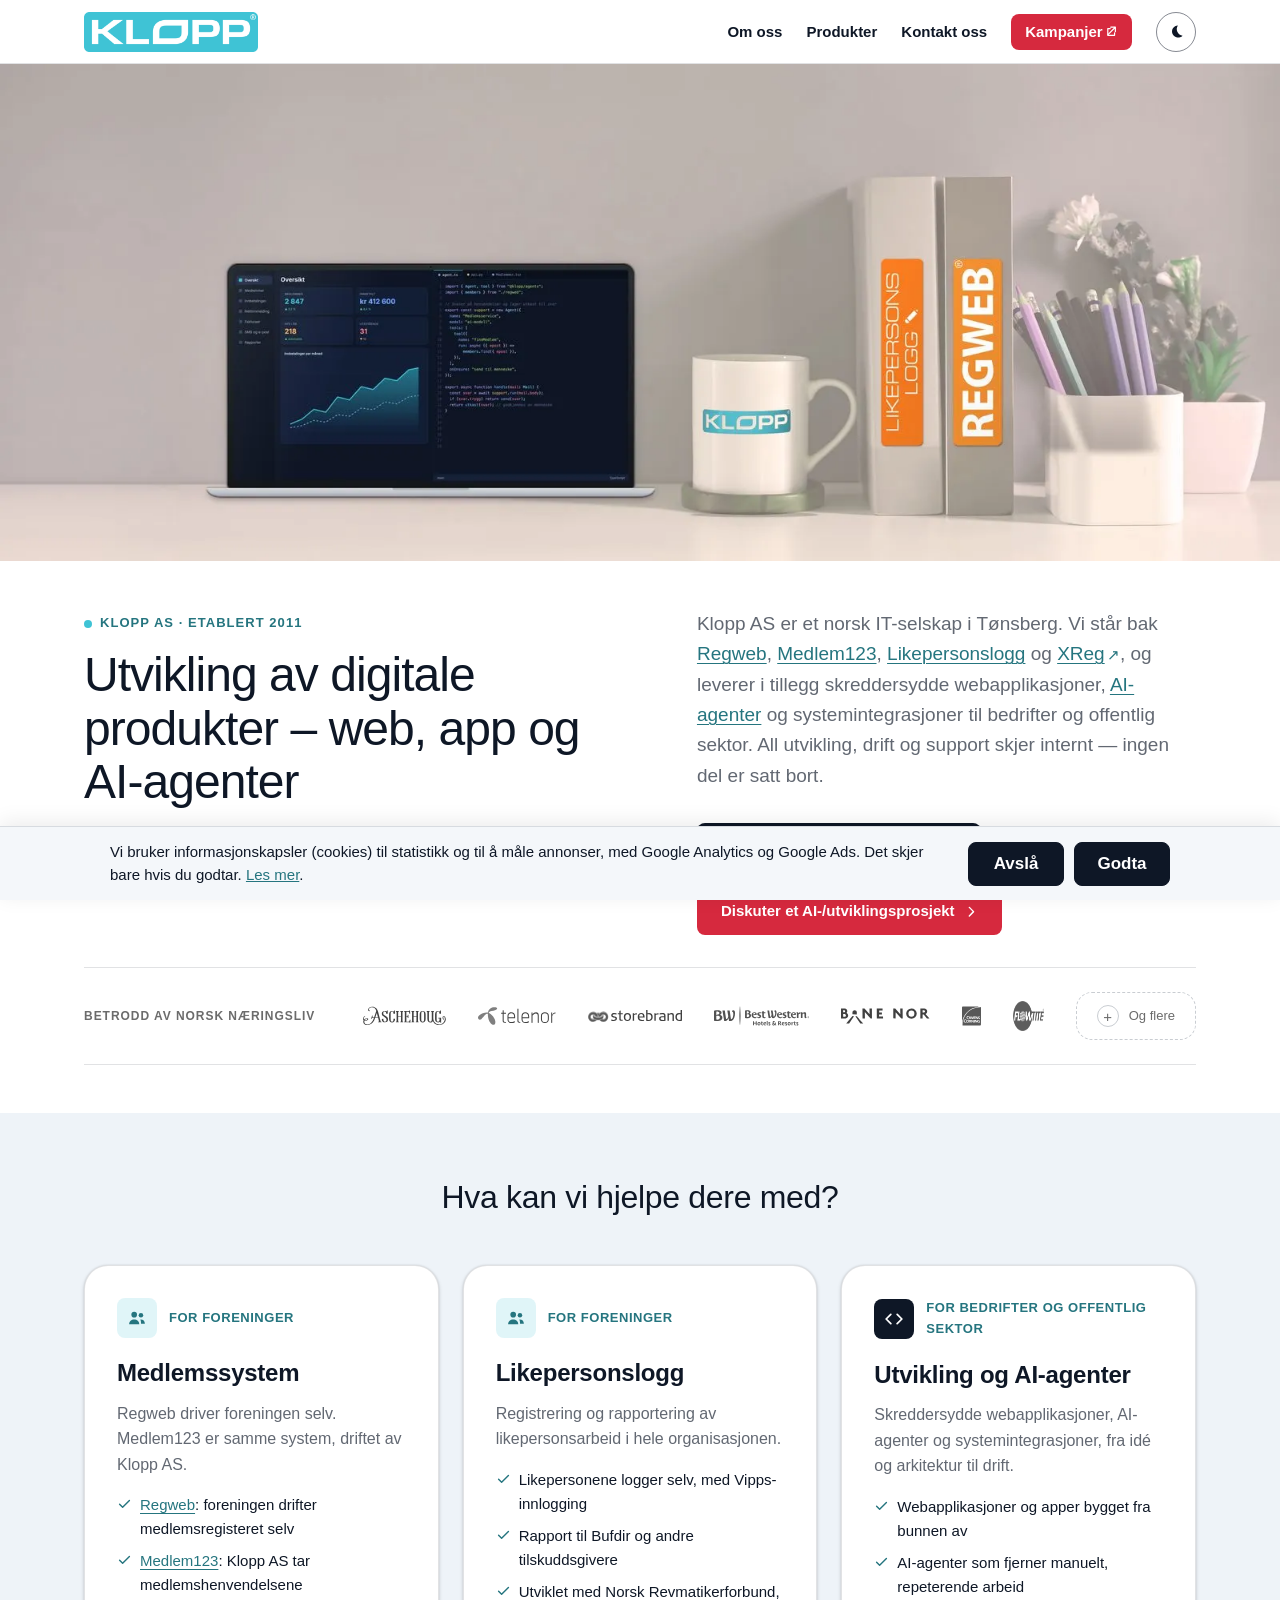
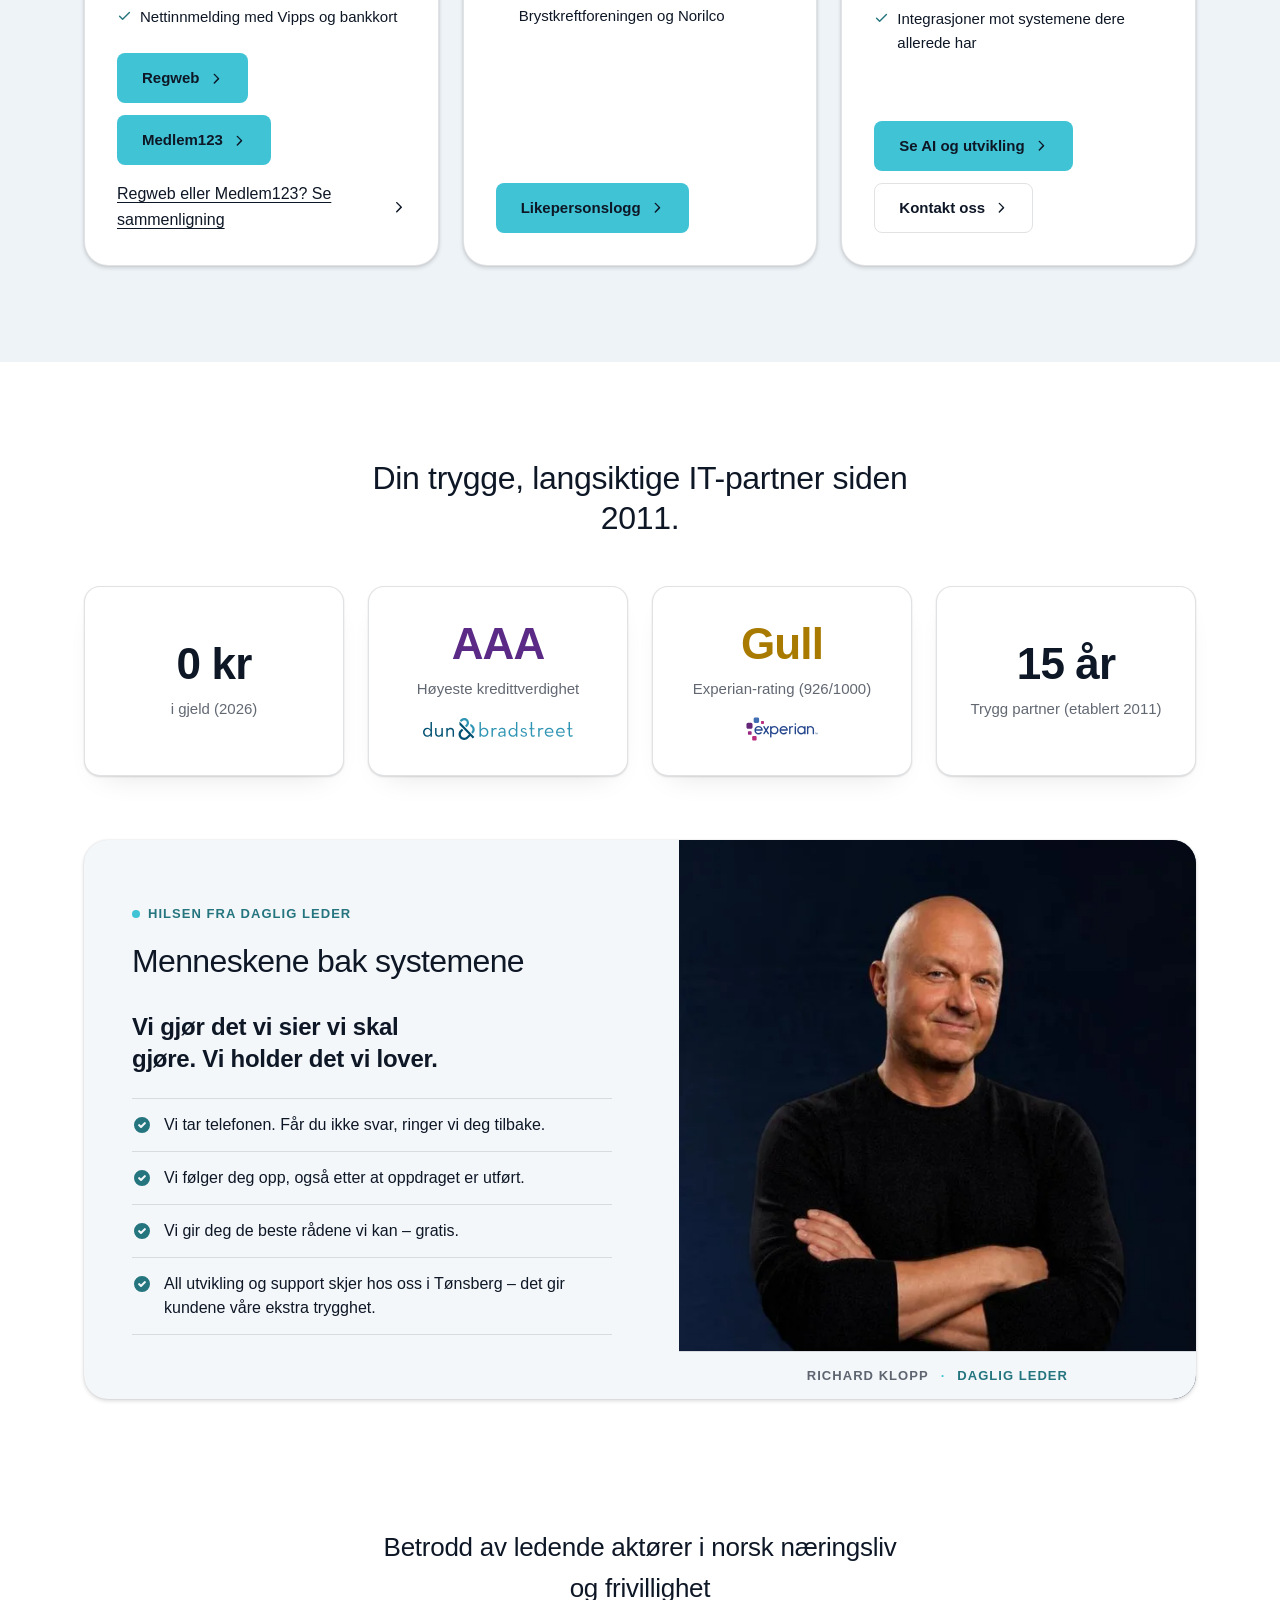
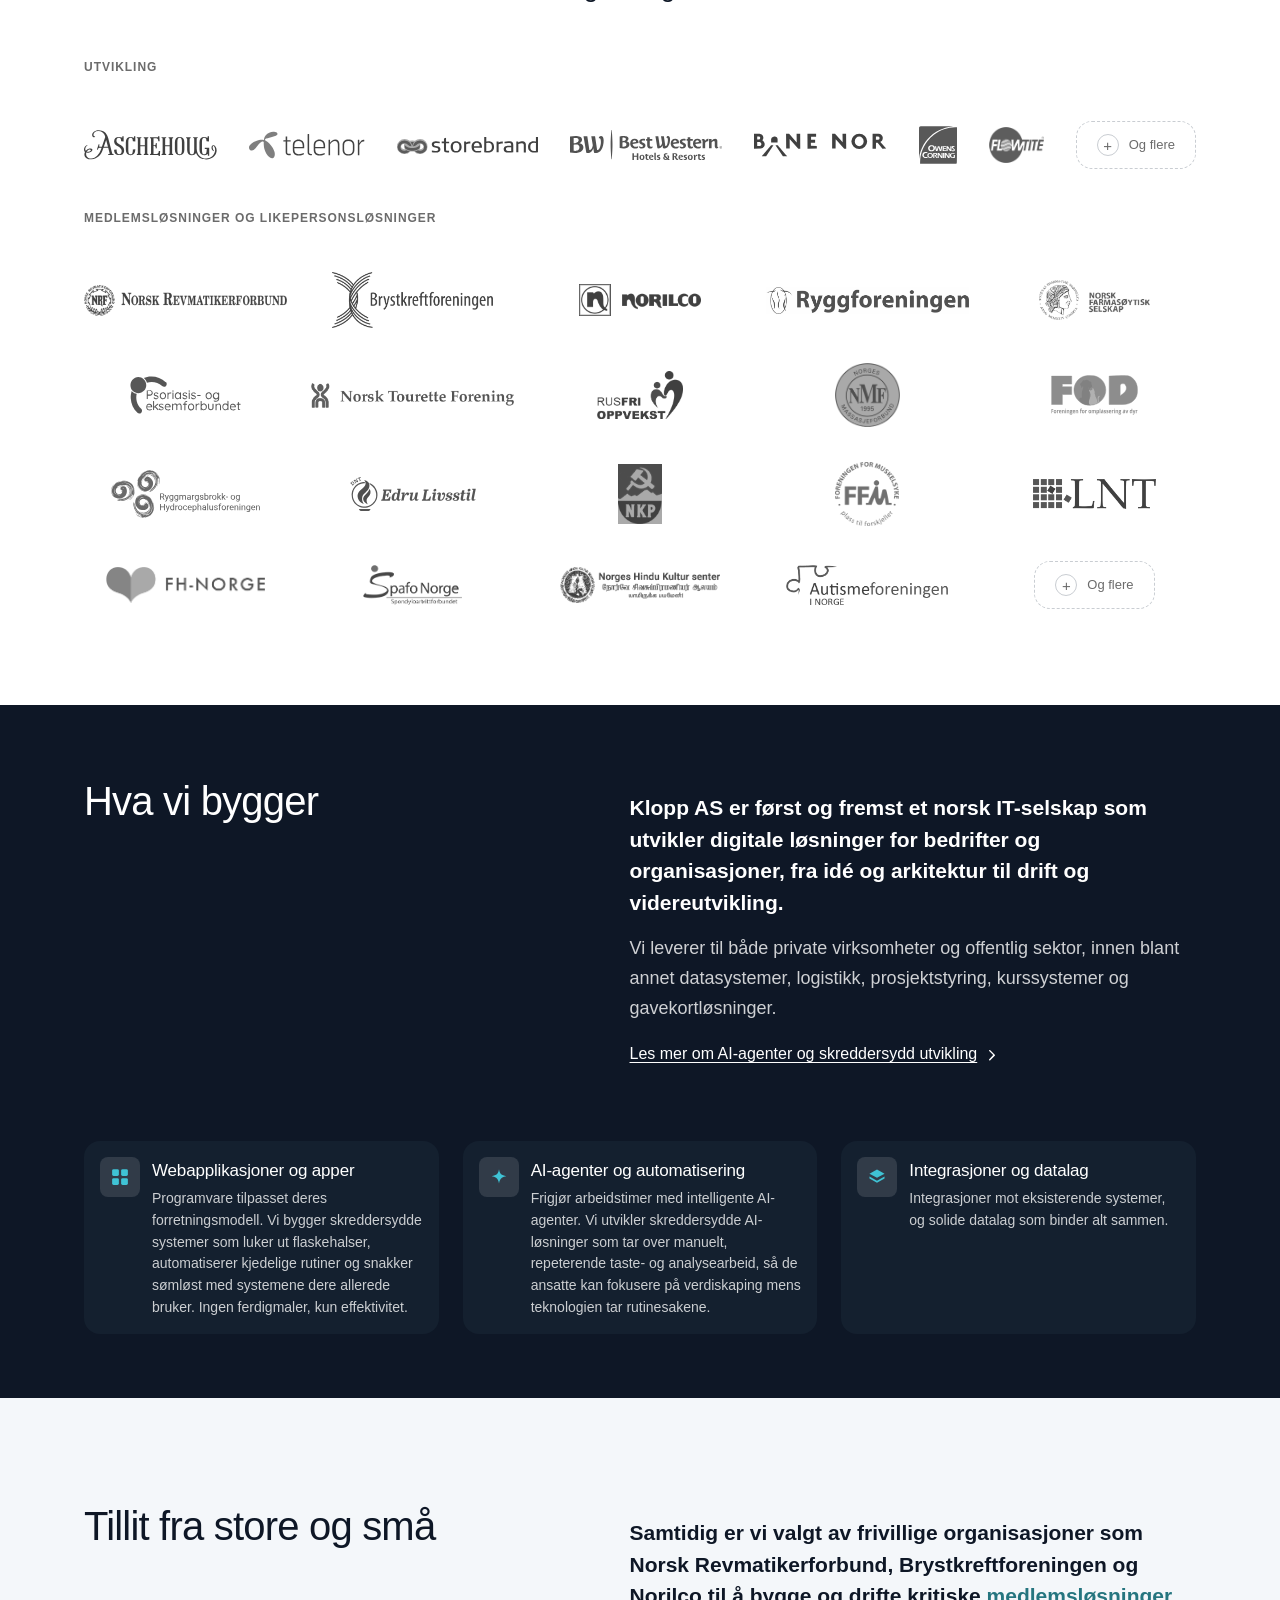
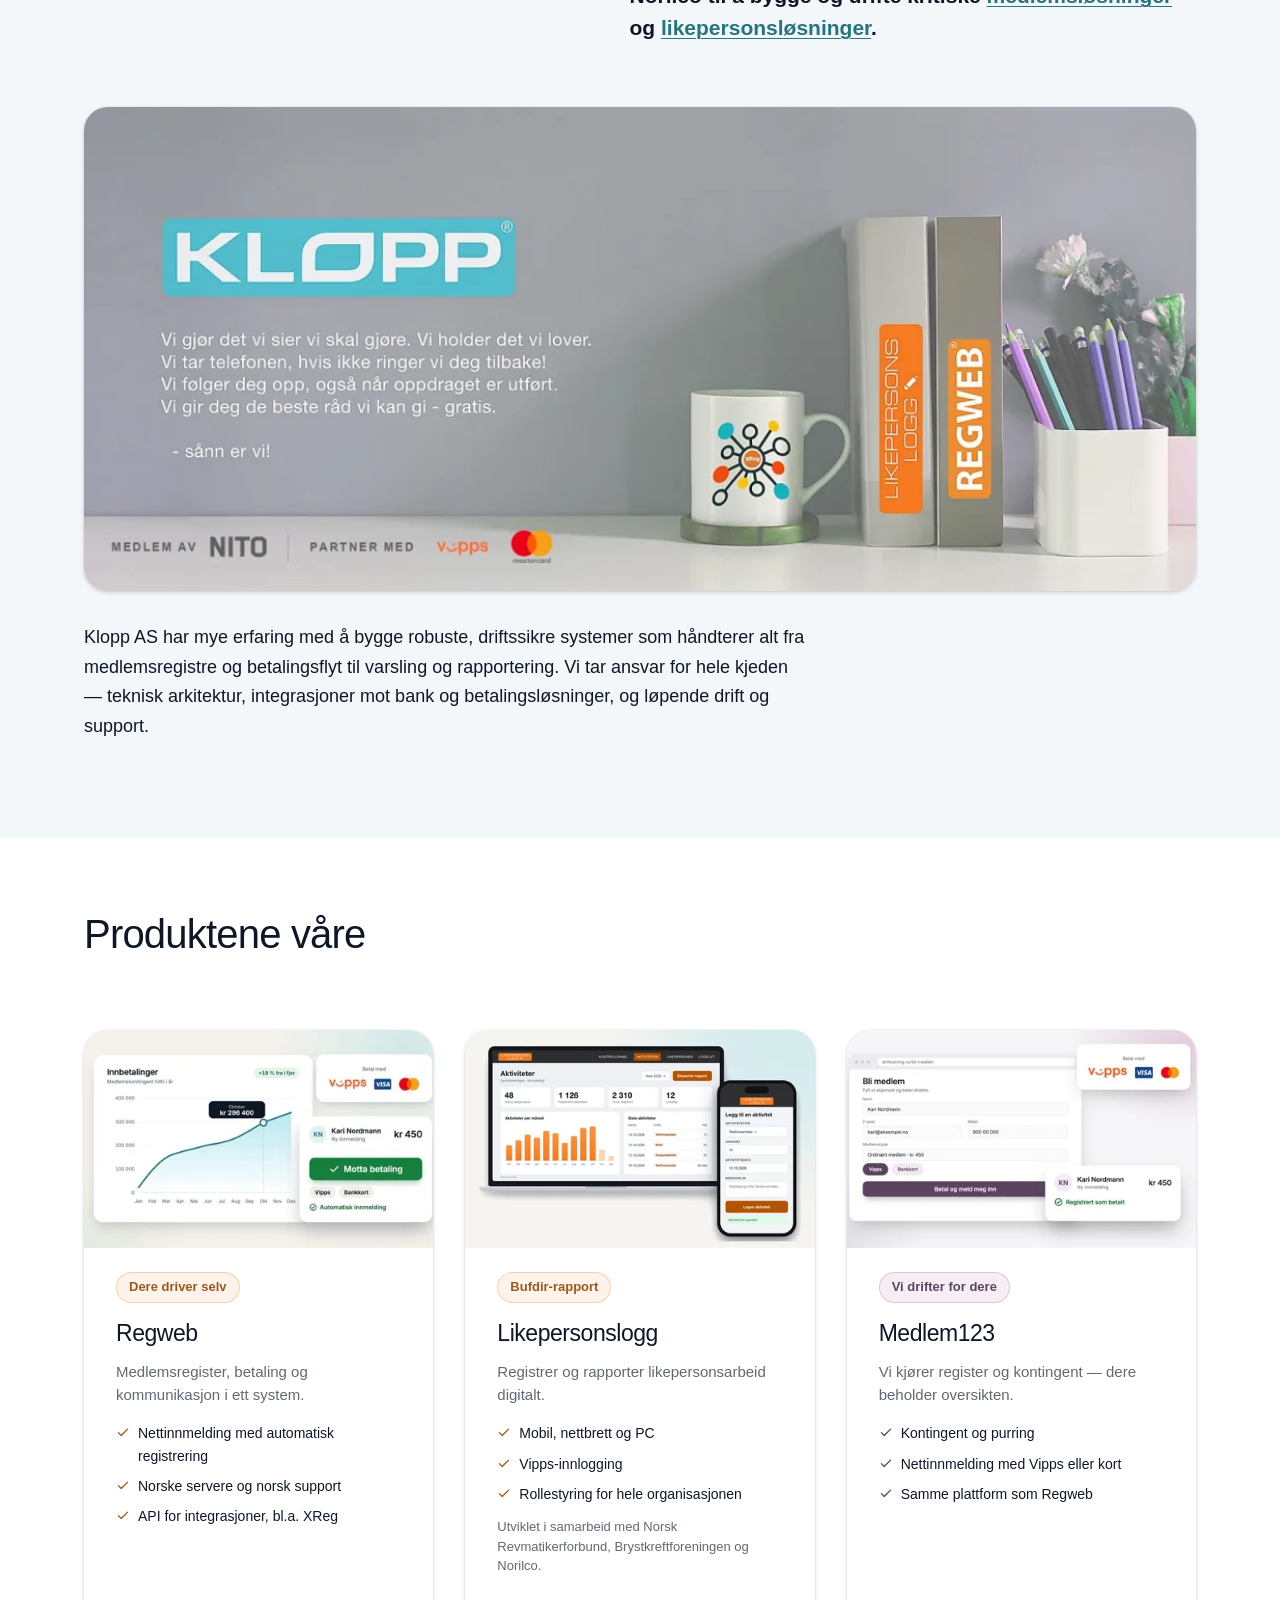
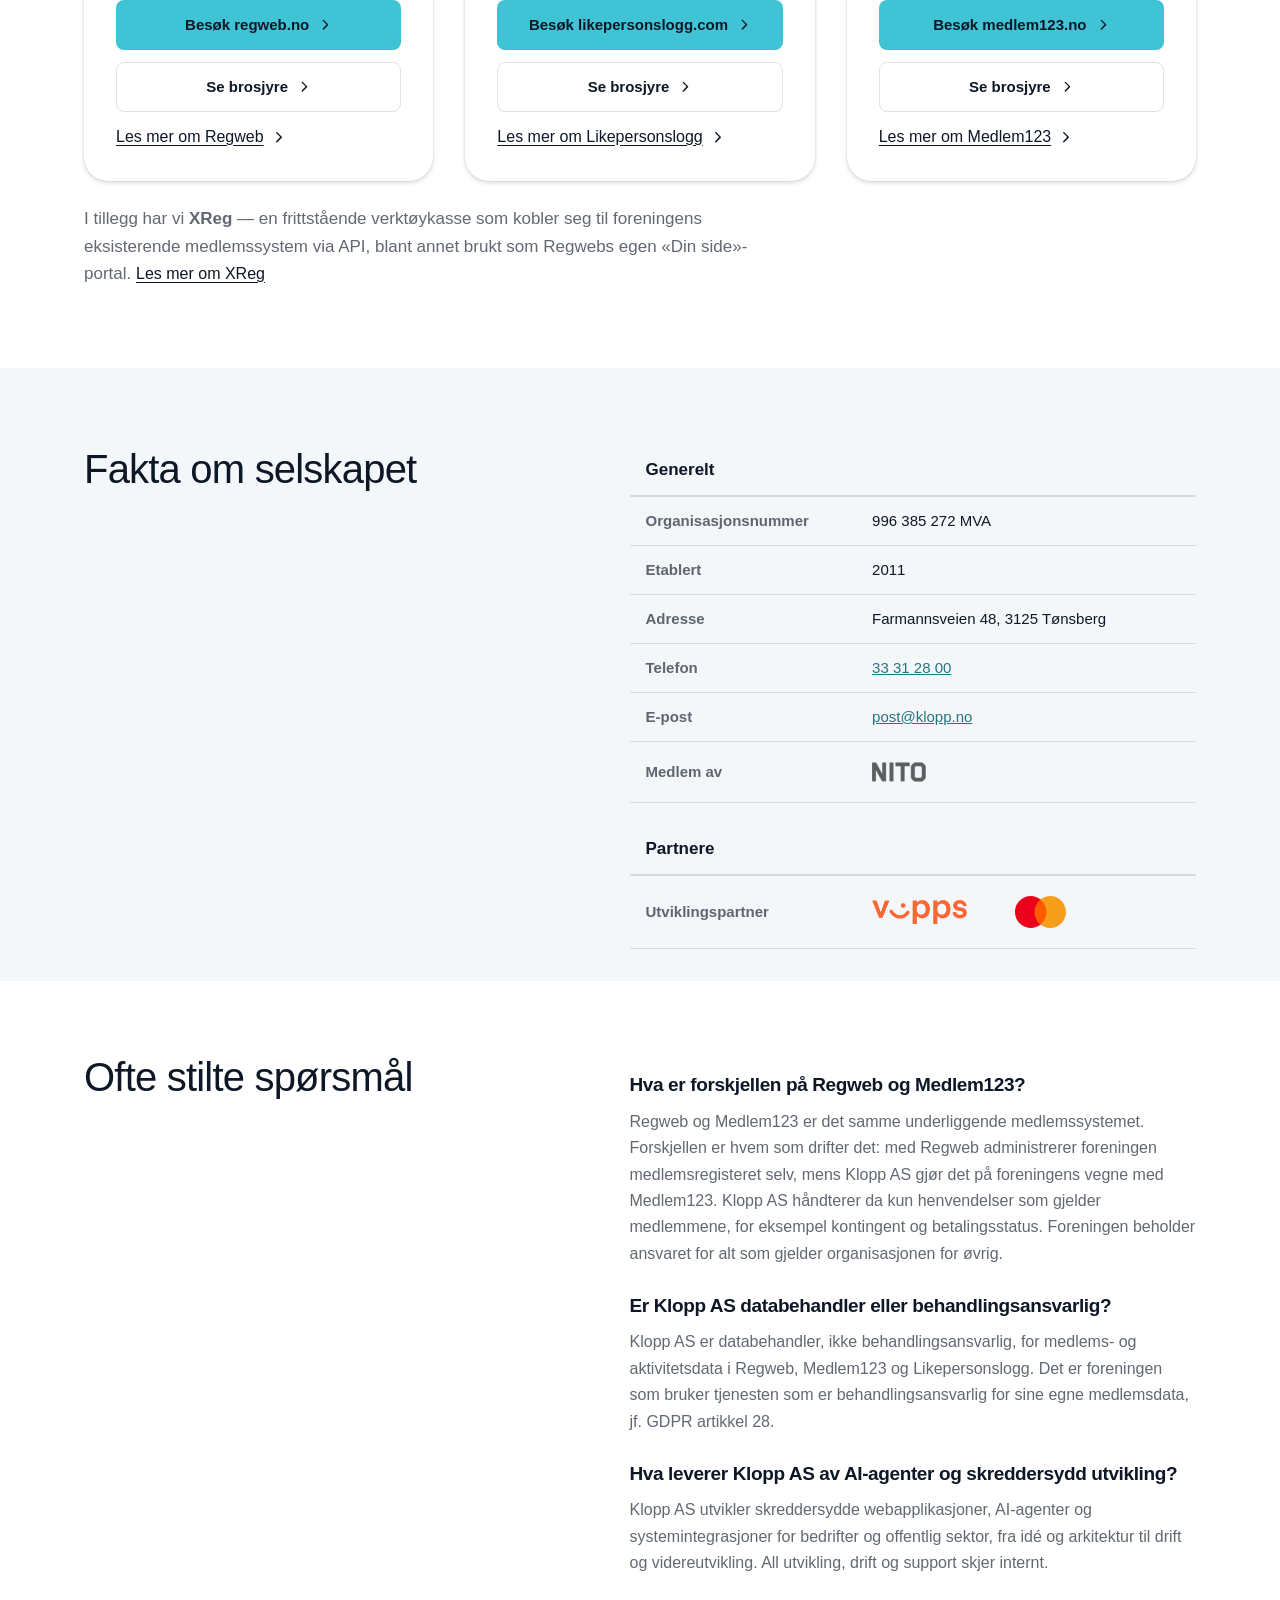
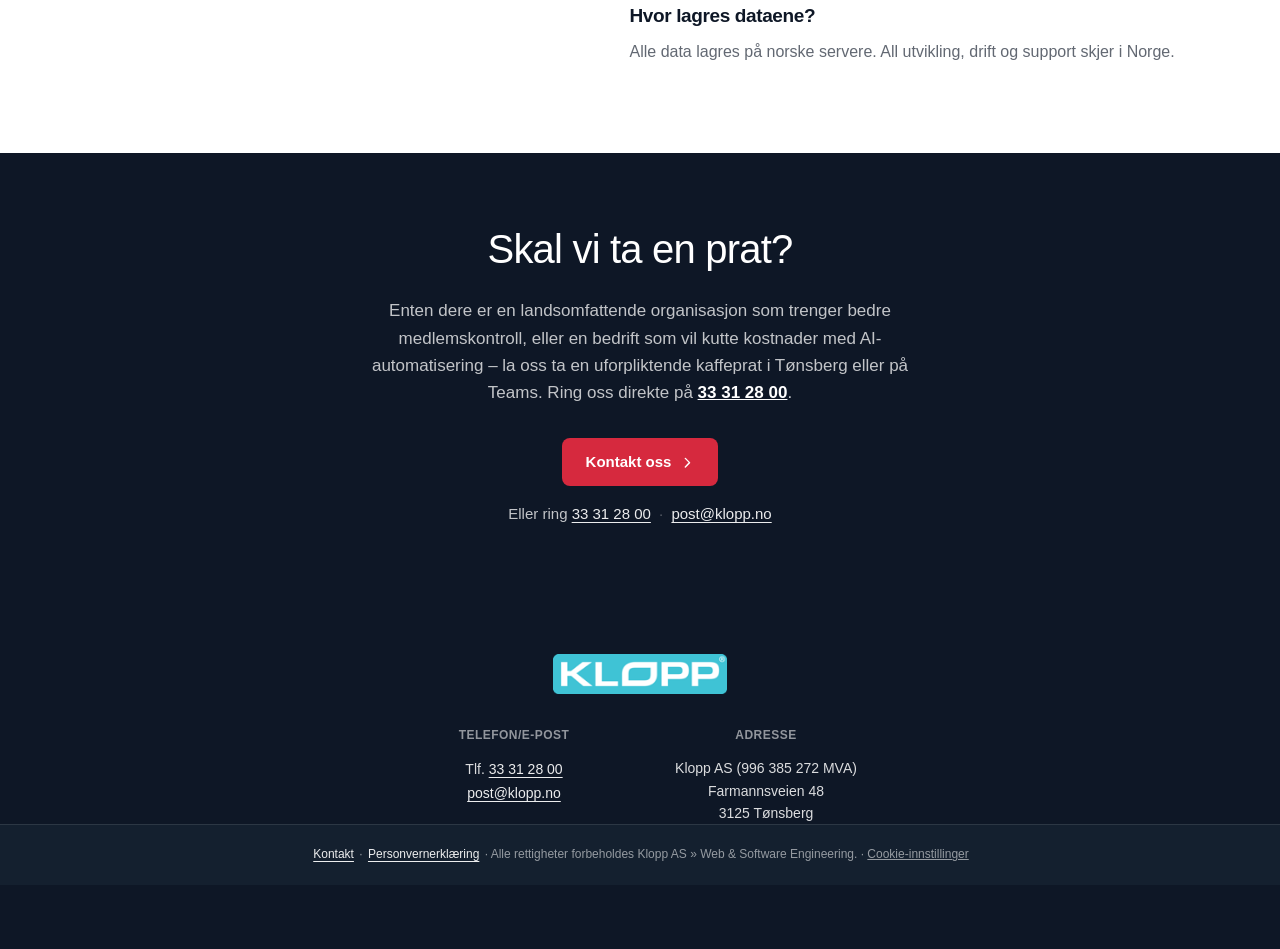
==== commit 679d8748: "r061: contrast fix for leader caption role" ====
--- a/index.html
+++ b/index.html
@@ -479,7 +479,8 @@
             .leader-photo { position: absolute; inset: 0 0 -1px 0; width: 100%; height: calc(100% + 1px); object-fit: cover; object-position: 50% 25%; }
             .leader-caption { margin: 0; height: 48px; display: flex; align-items: center; justify-content: center; gap: var(--space-3); background: var(--color-bg-elevated); border-top: 1px solid var(--color-border); font-size: 13px; font-weight: 600; letter-spacing: 0.08em; text-transform: uppercase; line-height: 1; white-space: nowrap; position: relative; z-index: 1; }
             .leader-caption-name { color: var(--color-text-secondary); }
-            .leader-caption-sep, .leader-caption-role { color: var(--accent-blue); }
+            .leader-caption-sep { color: var(--accent-blue); }
+            .leader-caption-role { color: var(--accent-text); }
             @media (max-width: 900px) {
                 .leader-card { grid-template-columns: minmax(0, 1fr); }
                 .leader-content { padding: var(--space-6) var(--space-5); }
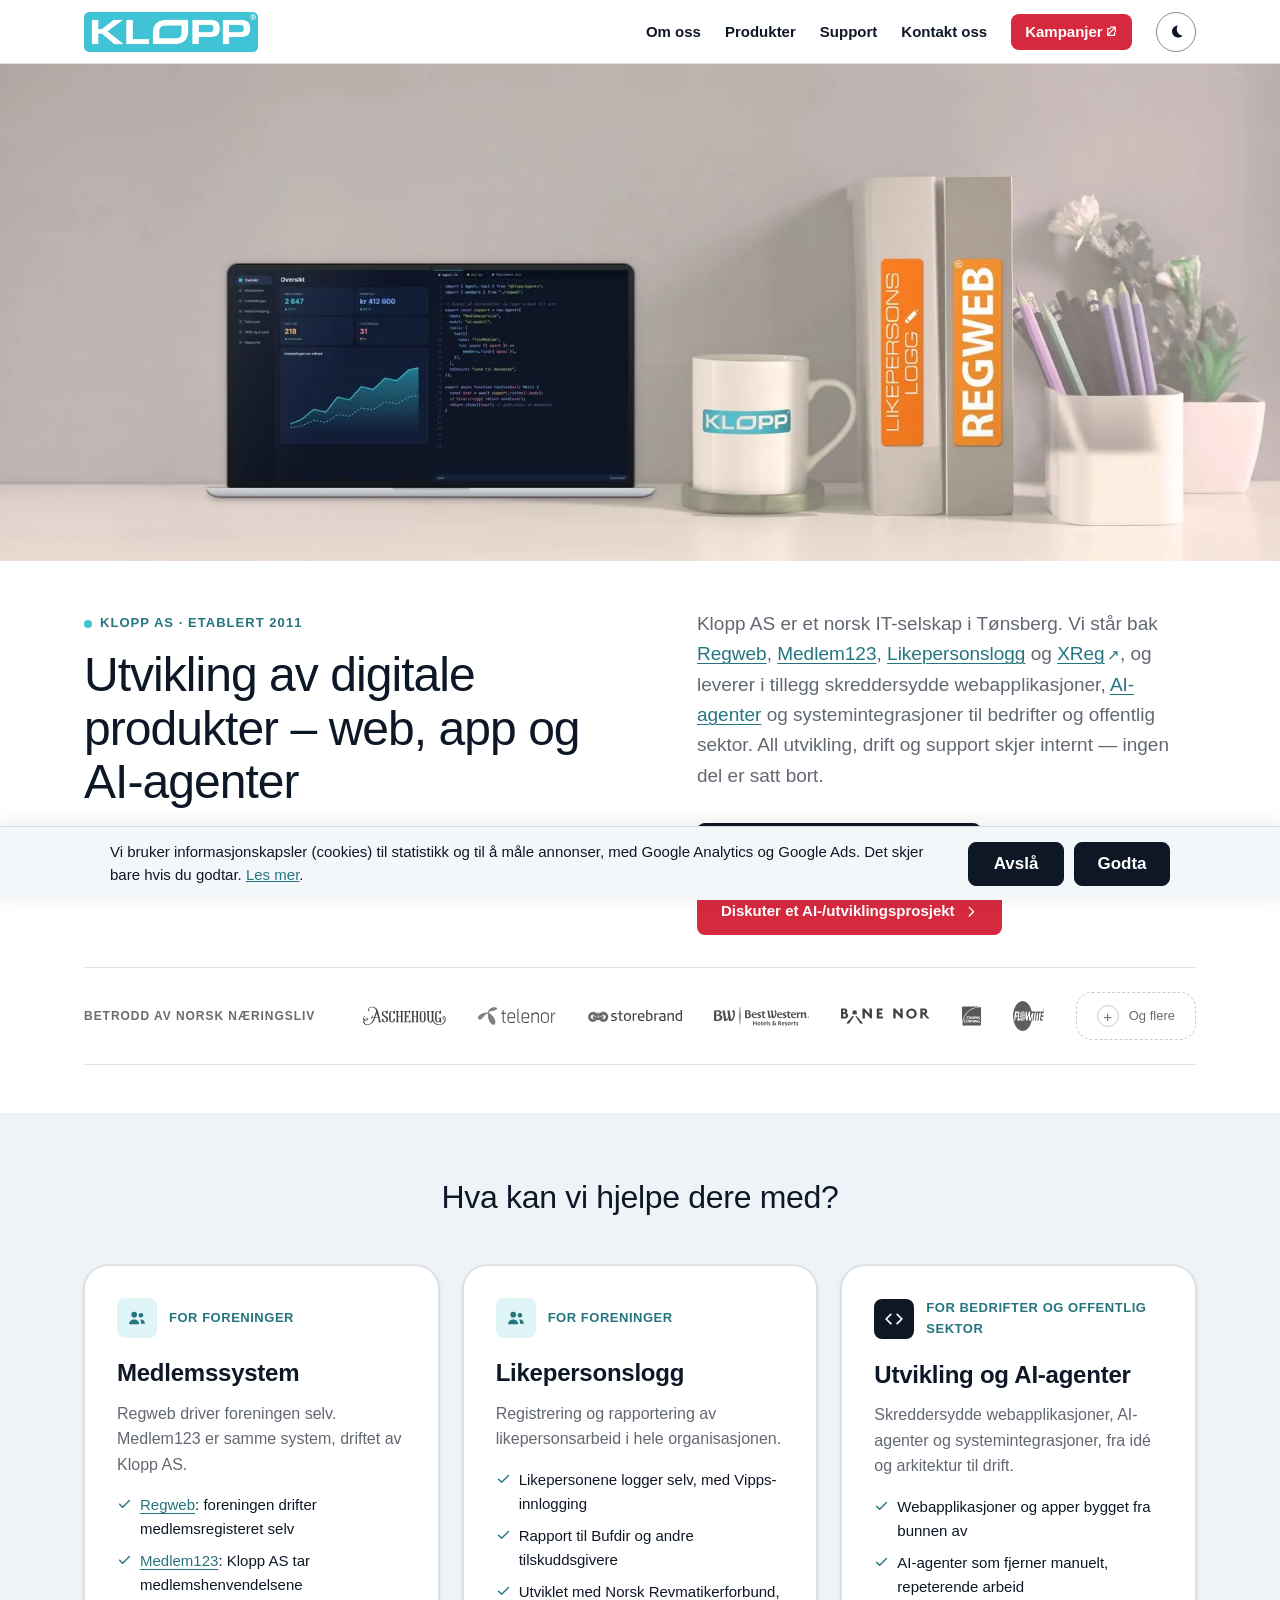
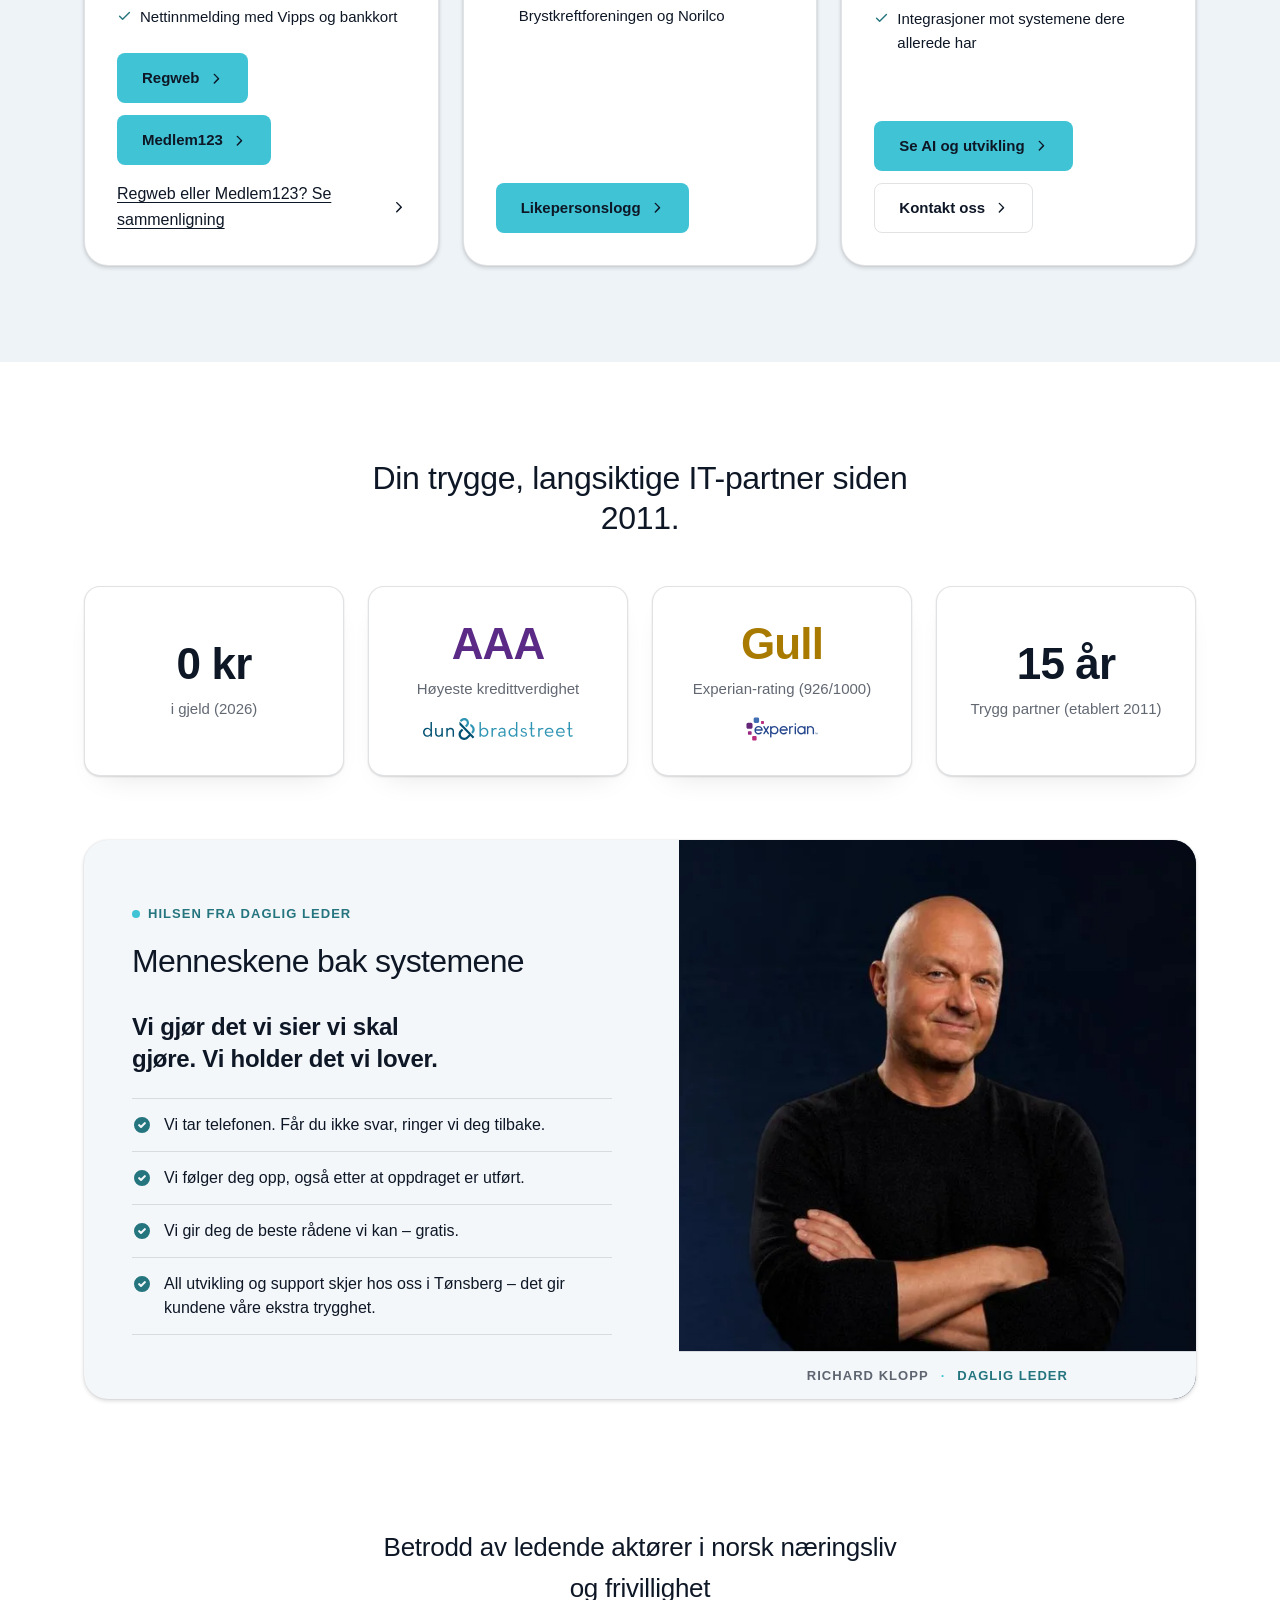
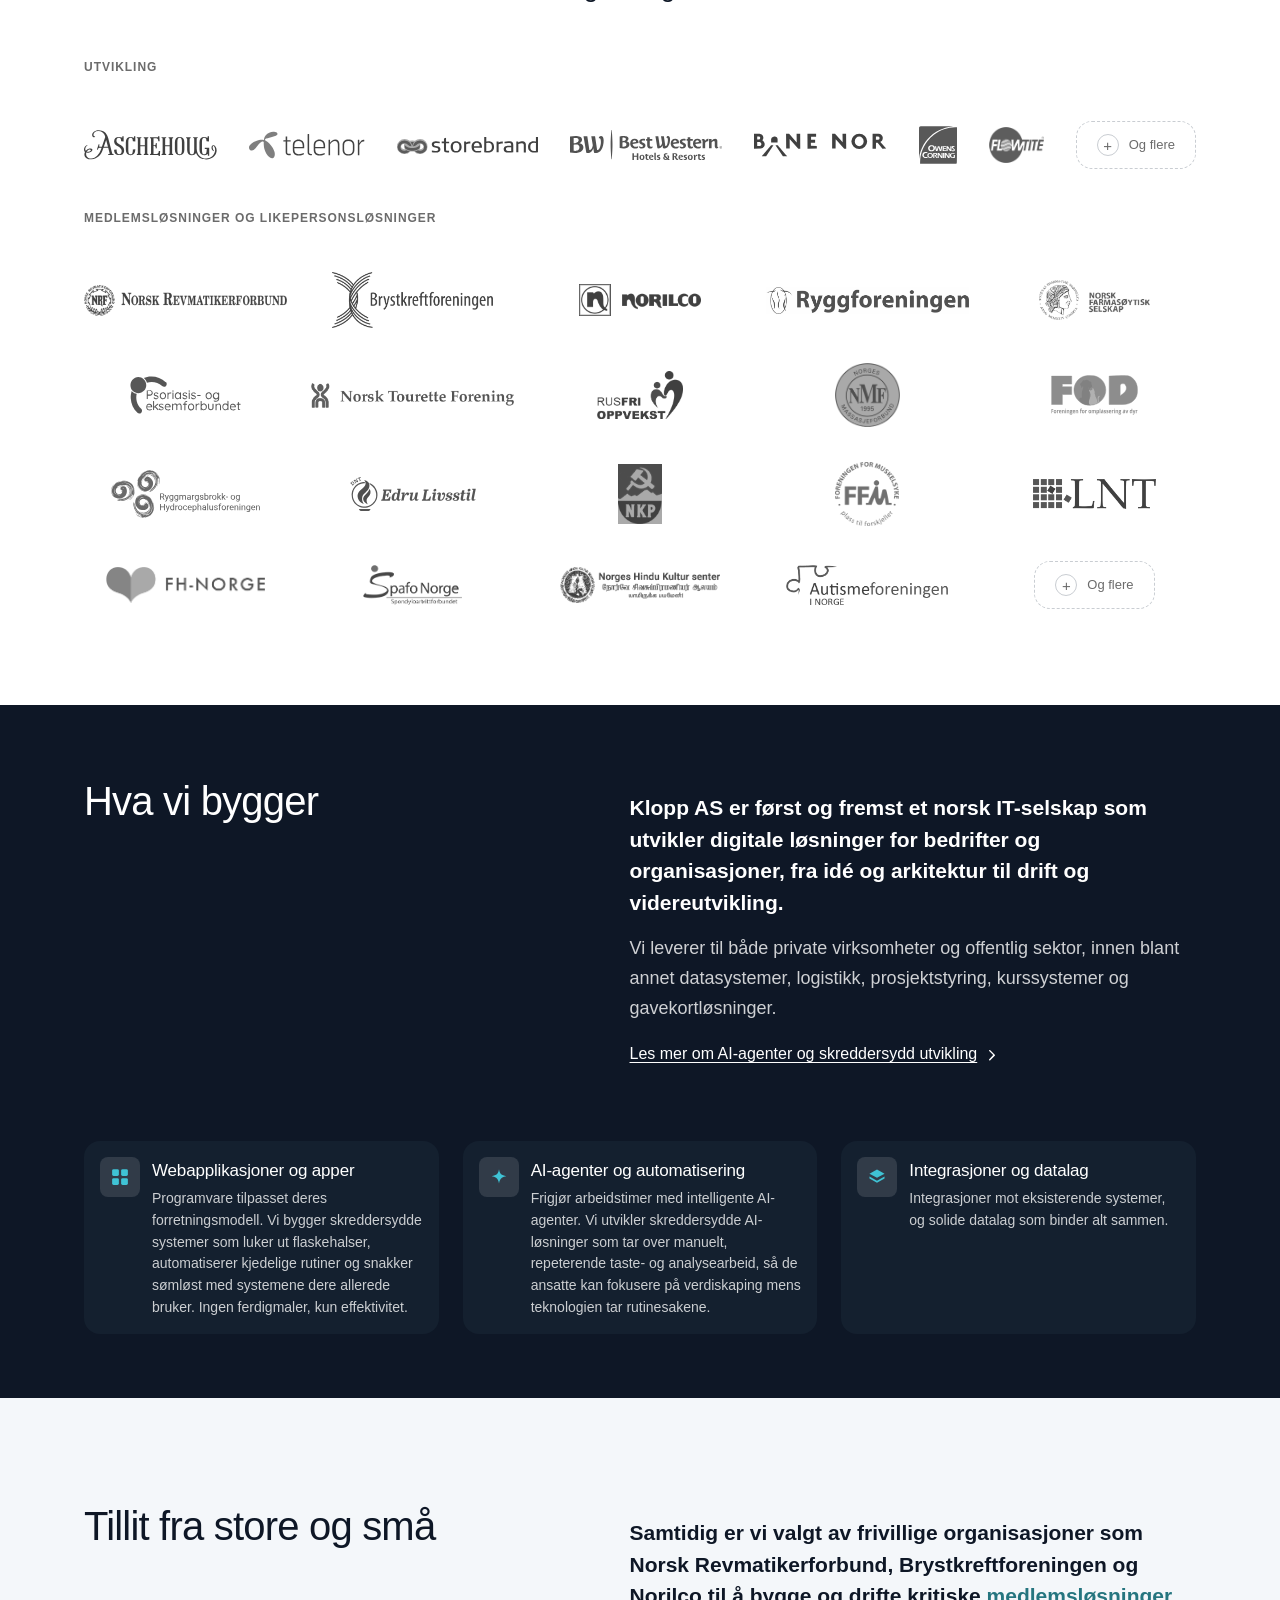
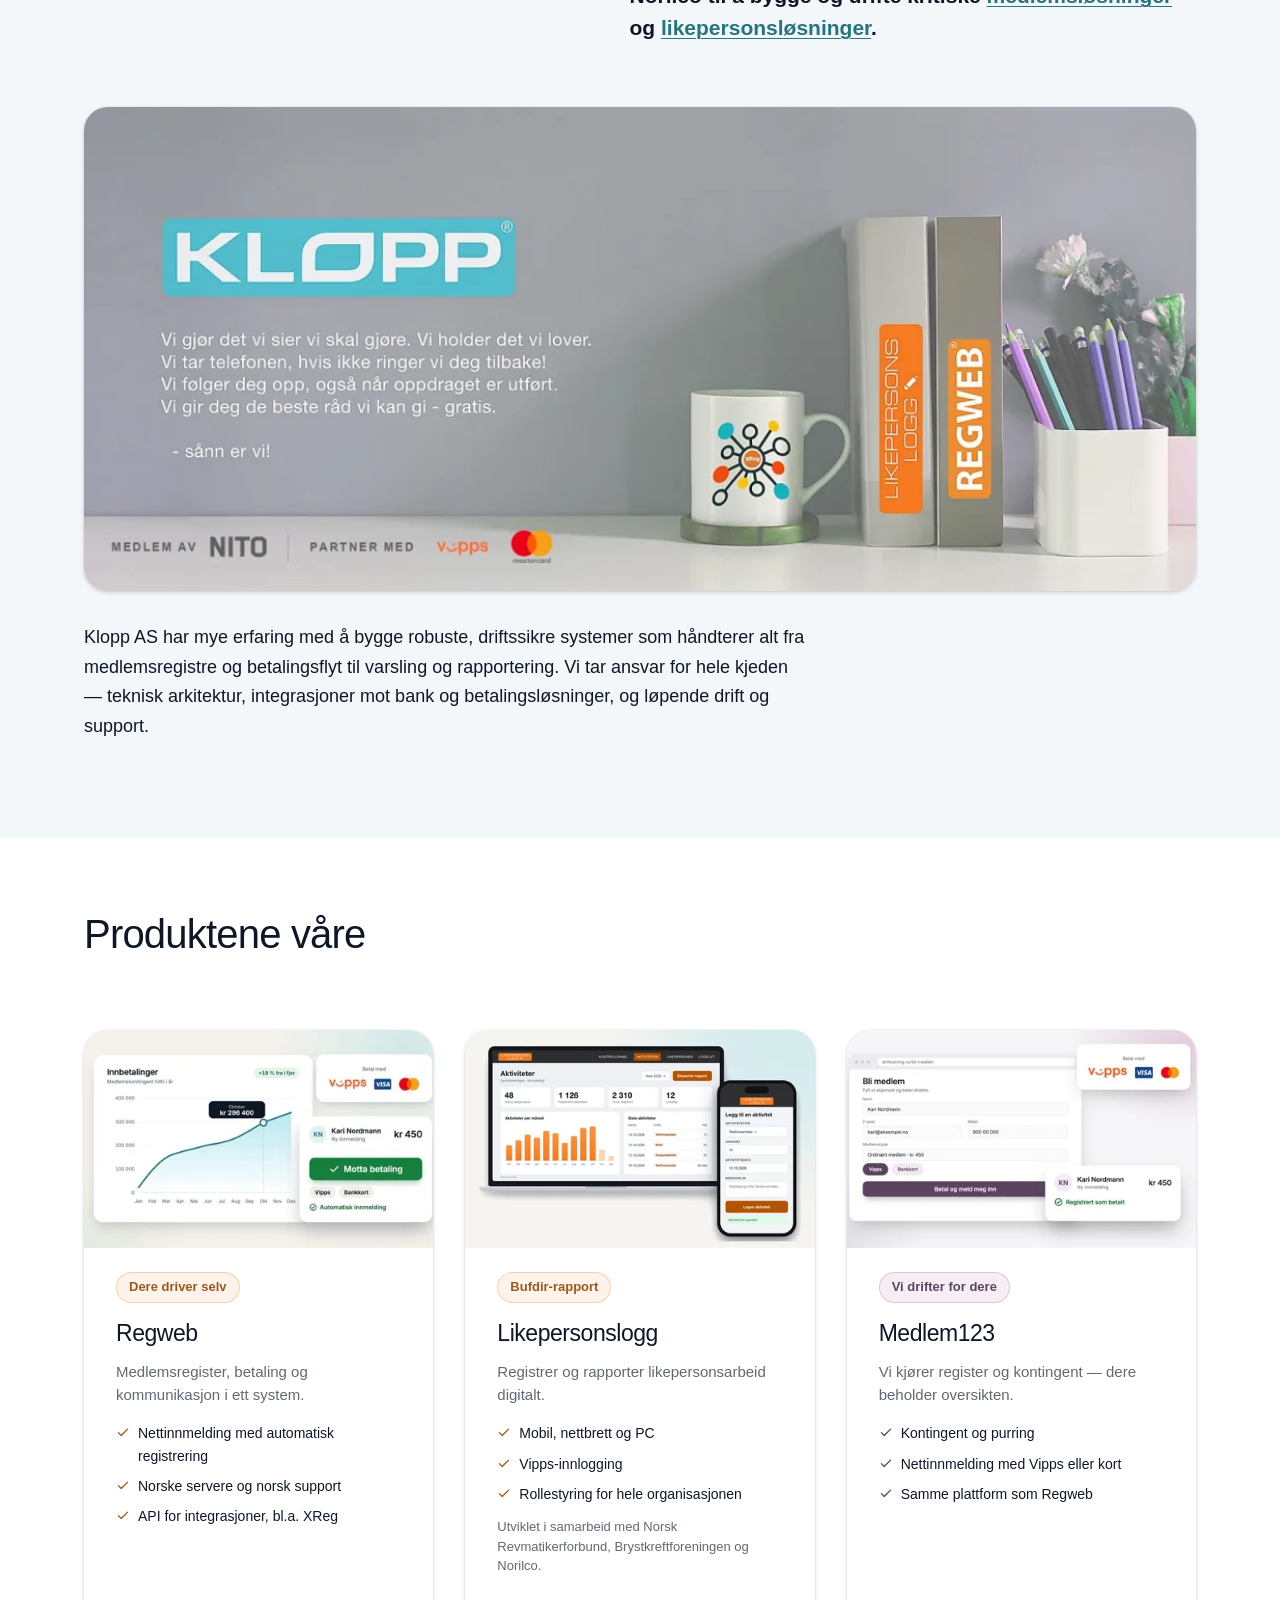
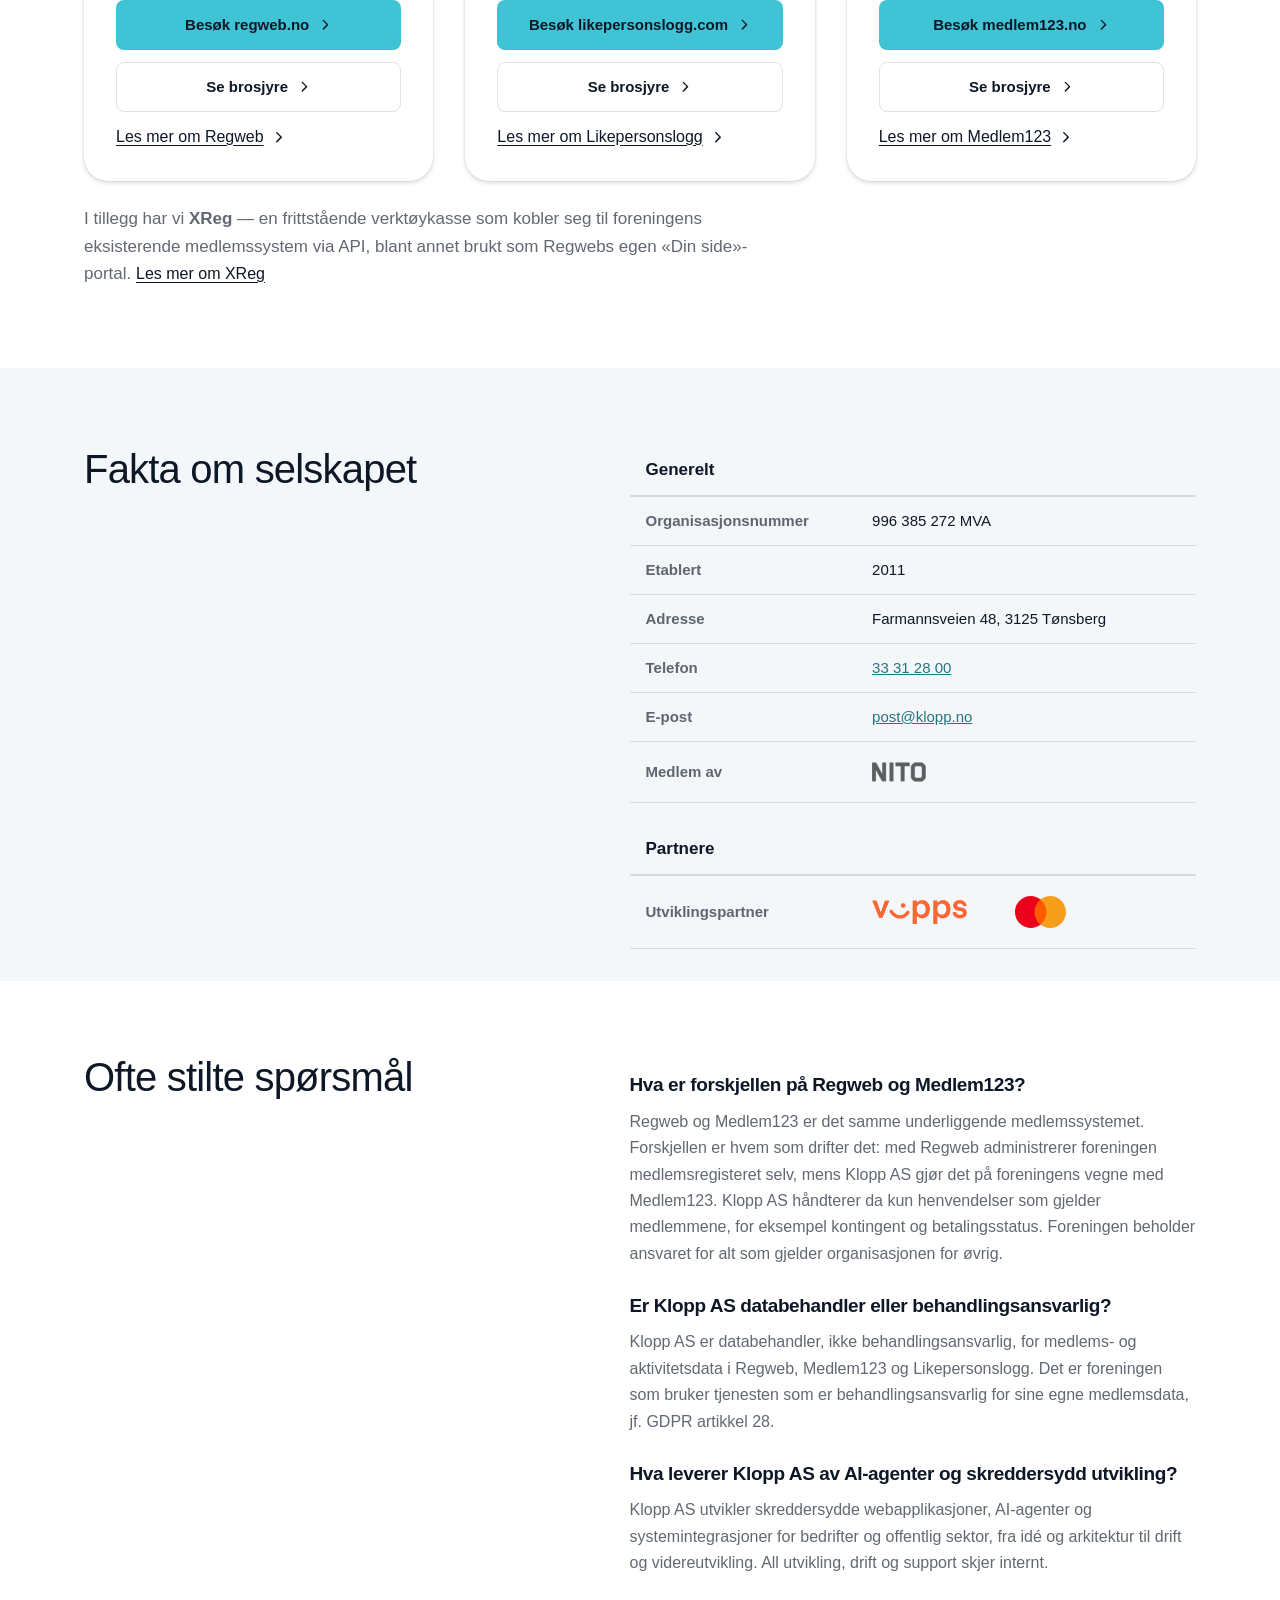
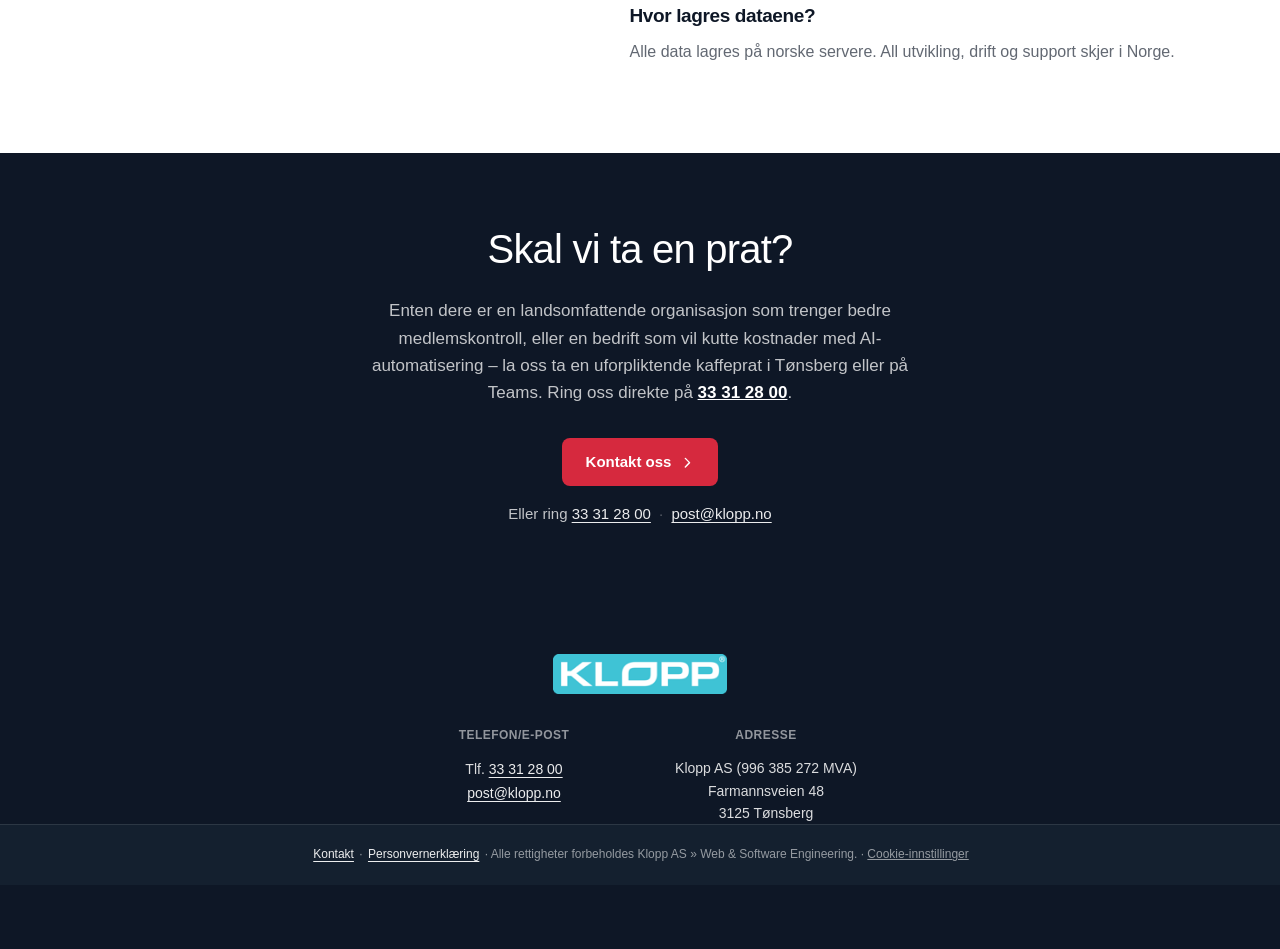
==== commit d1ecc9ab: "r062: real support page replacing the redirect stub, Support link in the menu on all pages, sitemap " ====
--- a/index.html
+++ b/index.html
@@ -496,6 +496,7 @@
                 <div class="navbar-actions">
                     <a class="navbar-link" href="#om-oss">Om oss</a>
                     <a class="navbar-link" href="#produkter">Produkter</a>
+                    <a class="navbar-link" href="/support/">Support</a>
                     <a class="navbar-link" href="kontakt.html">Kontakt oss</a>
                     <a class="navbar-link navbar-link-highlight" href="https://medlemssystem.no/" target="_blank" rel="noopener">Kampanjer <svg class="icon" viewBox="0 0 16 16" width="1em" height="1em" fill="currentColor" aria-hidden="true"><path d="M6.5 2.75A.75.75 0 0 1 7.25 2H13a.75.75 0 0 1 .75.75v5.75a.75.75 0 0 1-1.5 0V4.56L4.28 12.53a.75.75 0 0 1-1.06-1.06L11.19 3.5H7.25a.75.75 0 0 1-.75-.75Z"/><path d="M2.75 4.5A.75.75 0 0 1 3.5 3.75h3a.75.75 0 0 1 0 1.5h-2.25v7h7V10a.75.75 0 0 1 1.5 0v3a.75.75 0 0 1-.75.75h-8.5a.75.75 0 0 1-.75-.75v-8.5Z"/></svg><span class="sr-only">(åpner medlemssystem.no i ny fane)</span></a>
                     <button class="theme-toggle" id="themeToggle" type="button" aria-label="Bytt mellom lyst og mørkt utseende" aria-pressed="false">
